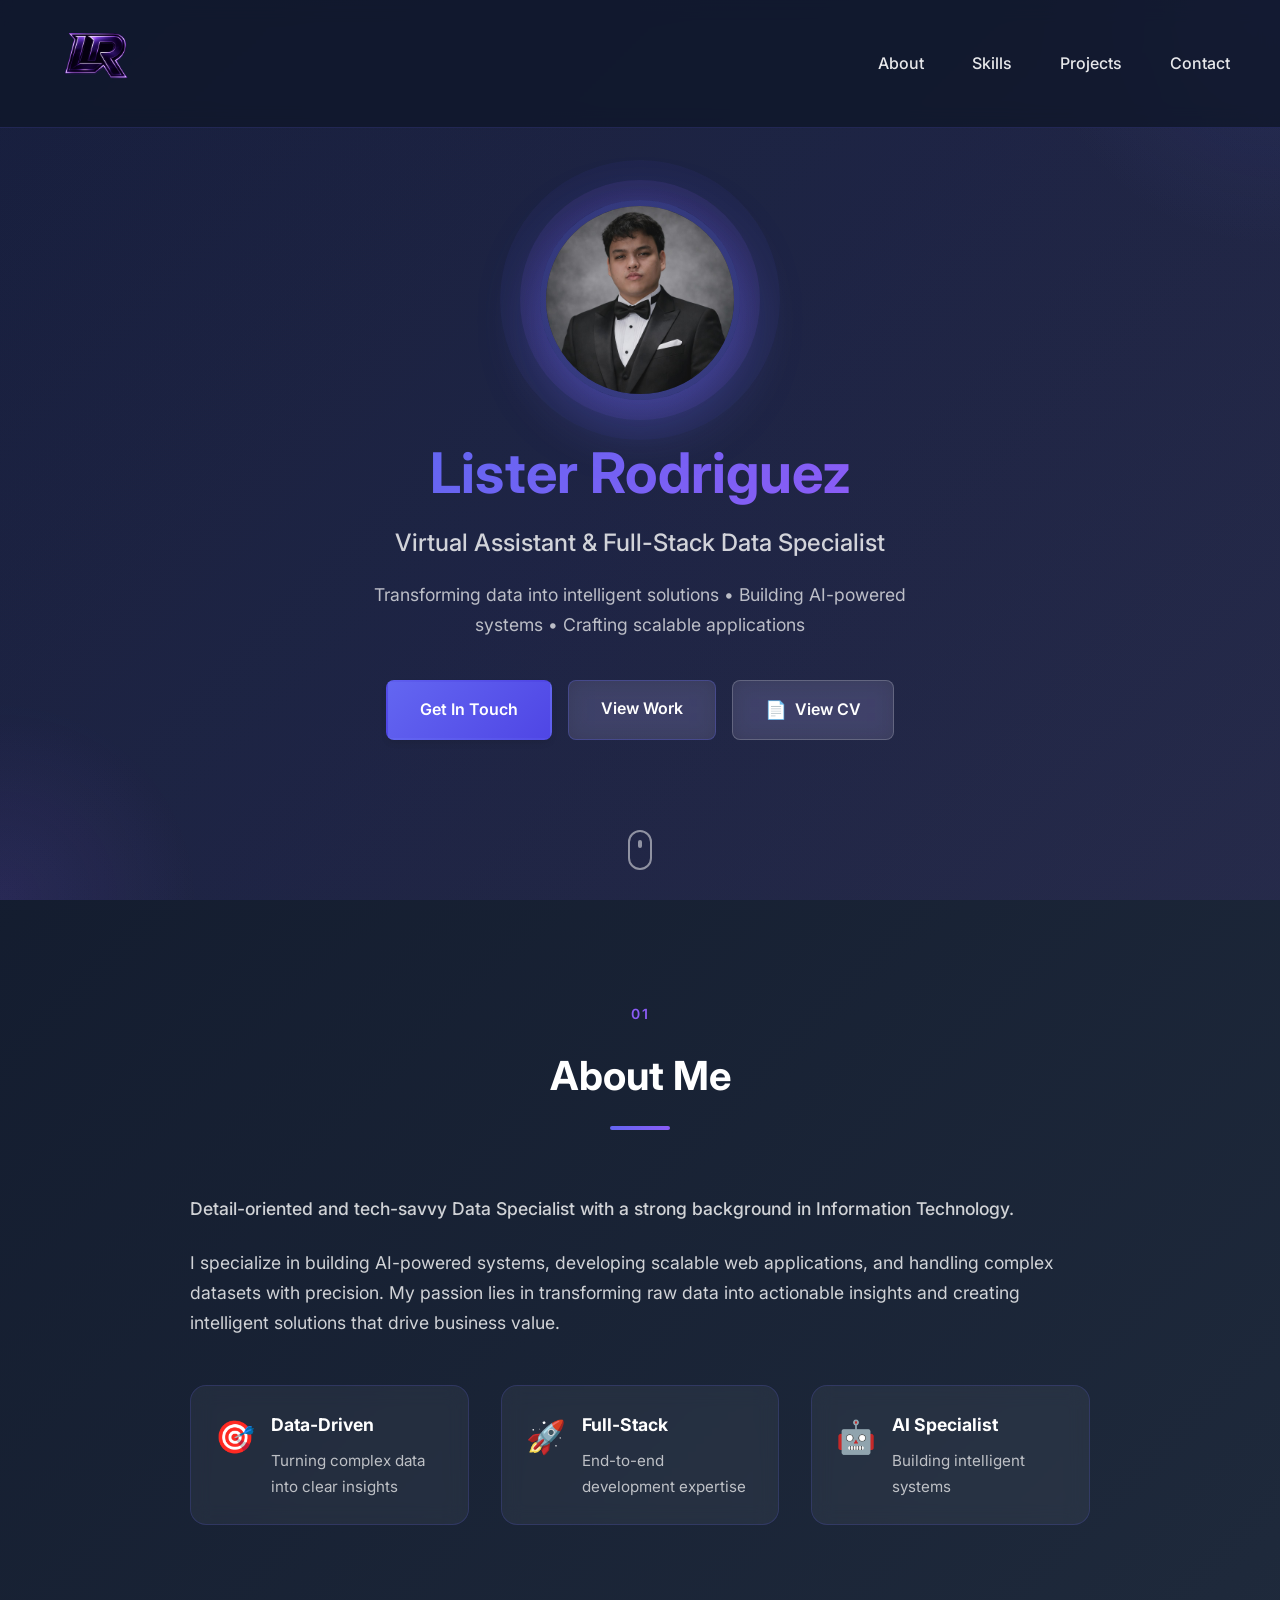
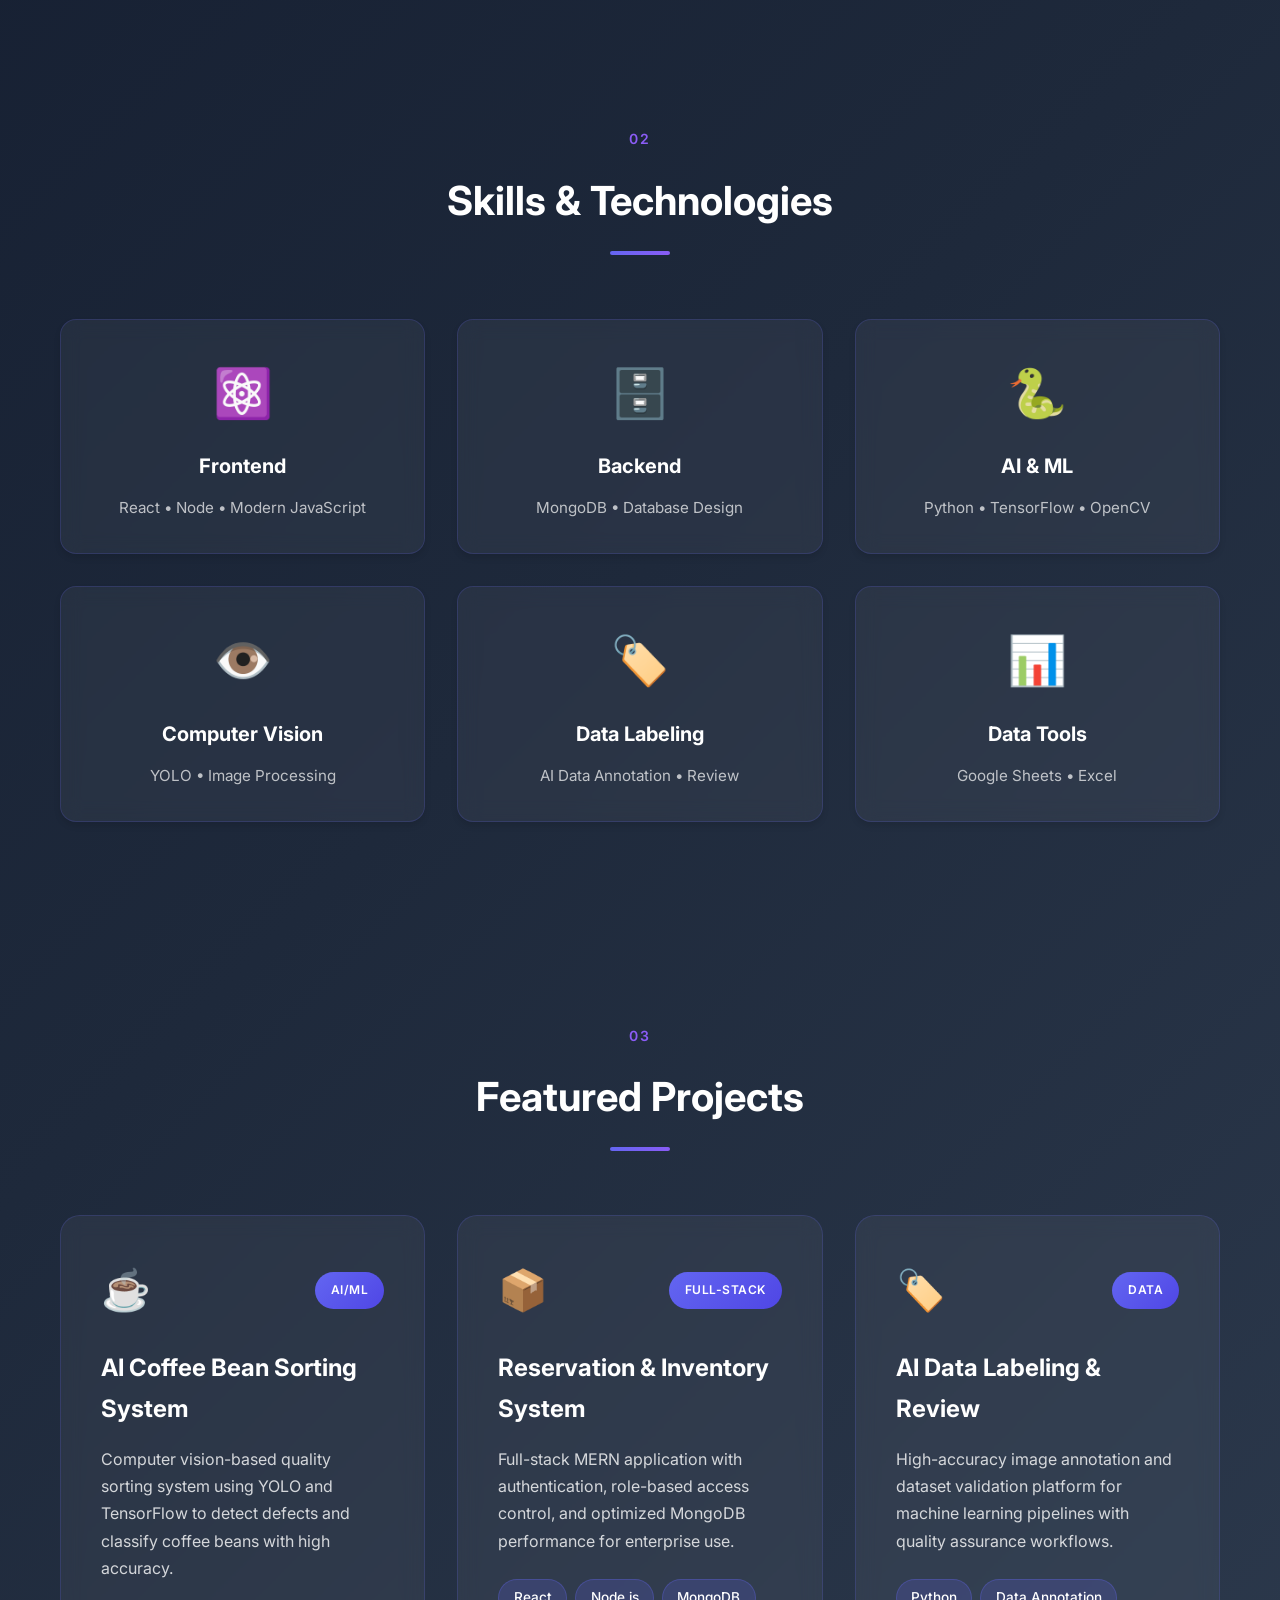
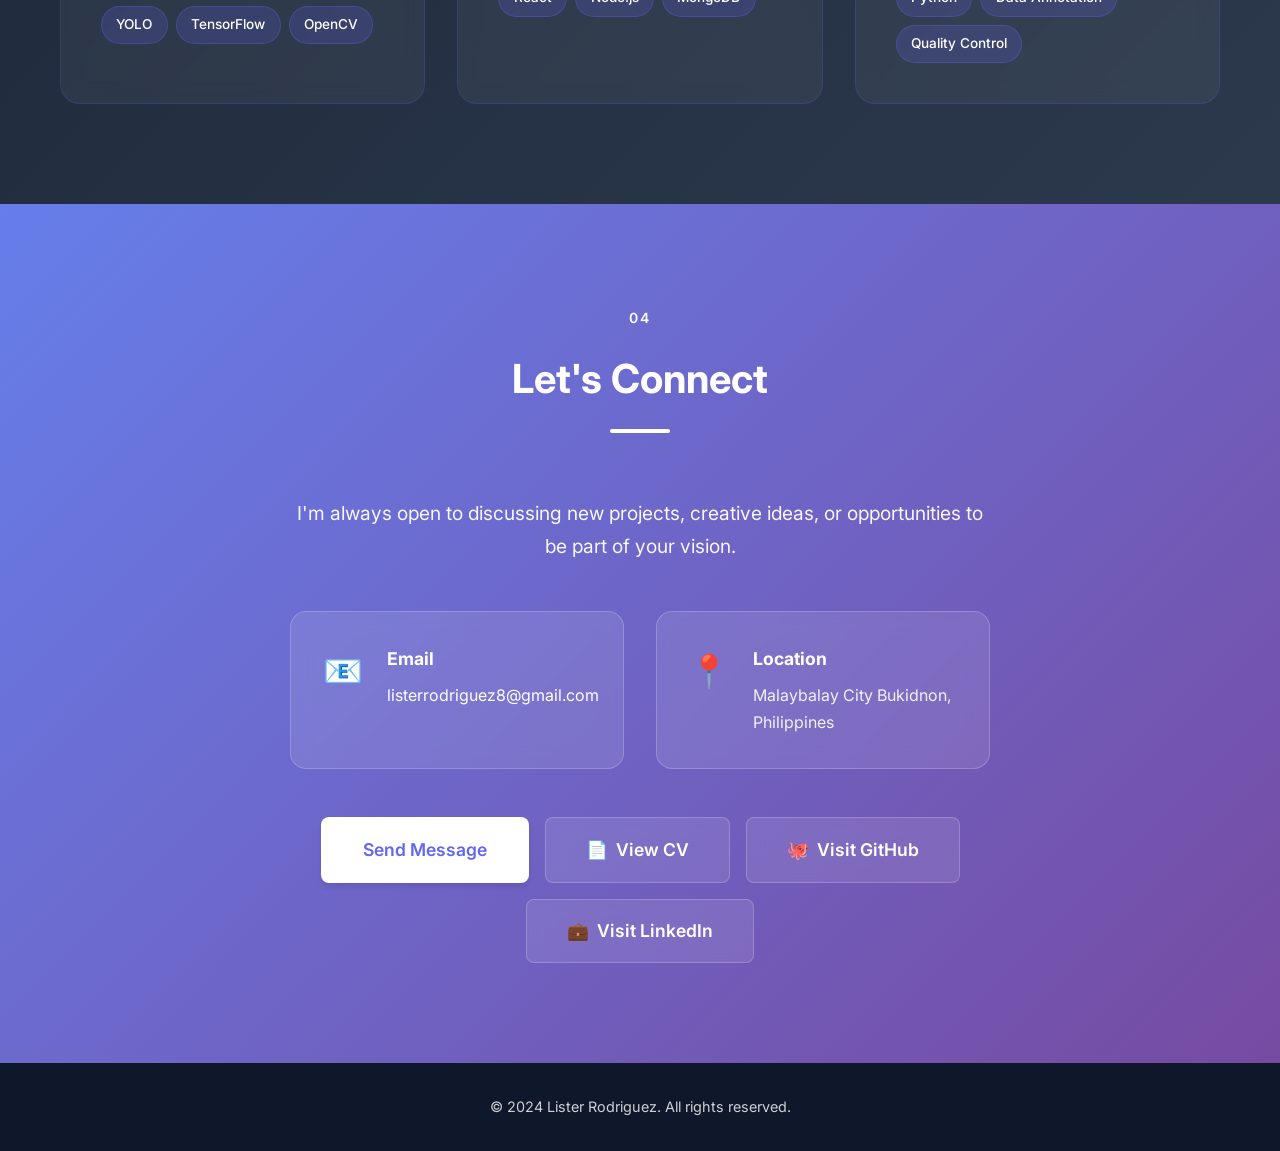
==== index.html @ 0a869269 "Logo Replacement" ====
<!DOCTYPE html>
<html lang="en">
<head>
  <meta charset="UTF-8" />
  <meta name="viewport" content="width=device-width, initial-scale=1.0"/>
  <meta http-equiv="Cache-Control" content="no-cache, no-store, must-revalidate" />
  <meta http-equiv="Pragma" content="no-cache" />
  <meta http-equiv="Expires" content="0" />
  <title>Lister Rodriguez | Portfolio</title>
  <link rel="stylesheet" href="style.css?v=2" />
  <link rel="preconnect" href="https://fonts.googleapis.com">
  <link rel="preconnect" href="https://fonts.gstatic.com" crossorigin>
  <link href="https://fonts.googleapis.com/css2?family=Inter:wght@300;400;500;600;700&display=swap" rel="stylesheet">
  <style>
    /* Page Transition Styles */
    body {
      opacity: 1;
      transition: opacity 0.5s ease-in-out;
    }

    body.fade-out {
      opacity: 0;
      pointer-events: none;
    }

    .page-transition-overlay {
      position: fixed;
      top: 0;
      left: 0;
      width: 100%;
      height: 100%;
      background: linear-gradient(135deg, #0f172a 0%, #1e293b 50%, #334155 100%);
      z-index: 9999;
      opacity: 0;
      pointer-events: none;
      transition: opacity 0.5s ease-in-out;
    }

    .page-transition-overlay.active {
      opacity: 1;
      pointer-events: all;
    }
  </style>
</head>
<body>
  <div class="page-transition-overlay" id="pageTransition"></div>

  <!-- NAVIGATION -->
  <nav class="navbar">
    <div class="nav-container">
      <div class="nav-logo">
        <img src="photos/LRLogo.png" alt="Logo">
      </div>
      <div class="nav-links">
        <a href="#about">About</a>
        <a href="#skills">Skills</a>
        <a href="#projects">Projects</a>
        <a href="#contact">Contact</a>
      </div>
    </div>
  </nav>

  <!-- HERO -->
  <section class="hero fade-in">
    <div class="hero-background"></div>
    <div class="hero-content">
      <div class="profile-image-wrapper">
        <a href="next.html" class="profile-image-link">
          <img src="photos/Mypic.jpg" alt="Lister Rodriguez" class="profile-image">
          <div class="image-ring"></div>
        </a>
      </div>
      <h1 class="hero-title">
        <span class="gradient-text">Lister Rodriguez</span>
      </h1>
      <p class="hero-subtitle">Virtual Assistant & Full-Stack Data Specialist</p>
      <p class="hero-description">
        Transforming data into intelligent solutions • Building AI-powered systems • Crafting scalable applications
      </p>
      <div class="hero-buttons">
        <a href="#contact" class="btn btn-primary">Get In Touch</a>
        <a href="#projects" class="btn btn-secondary">View Work</a>
        <a href="Resume/Lister Rodriguez_CV.pdf" target="_blank" class="btn btn-cv">
          <span>📄</span> View CV
        </a>
      </div>
    </div>
    <div class="scroll-indicator">
      <div class="mouse"></div>
    </div>
  </section>

  <!-- ABOUT -->
  <section id="about" class="section about-section">
    <div class="container">
      <div class="section-header">
        <span class="section-number">01</span>
        <h2 class="section-title">About Me</h2>
        <div class="title-underline"></div>
      </div>
      <div class="about-content">
        <div class="about-text">
          <p class="lead-text">
            Detail-oriented and tech-savvy Data Specialist with a strong background
            in Information Technology.
          </p>
          <p>
            I specialize in building AI-powered systems, developing scalable web applications,
            and handling complex datasets with precision. My passion lies in transforming raw data
            into actionable insights and creating intelligent solutions that drive business value.
          </p>
          <div class="about-highlights">
            <div class="highlight-item">
              <div class="highlight-icon">🎯</div>
              <div>
                <strong>Data-Driven</strong>
                <p>Turning complex data into clear insights</p>
              </div>
            </div>
            <div class="highlight-item">
              <div class="highlight-icon">🚀</div>
              <div>
                <strong>Full-Stack</strong>
                <p>End-to-end development expertise</p>
              </div>
            </div>
            <div class="highlight-item">
              <div class="highlight-icon">🤖</div>
              <div>
                <strong>AI Specialist</strong>
                <p>Building intelligent systems</p>
              </div>
            </div>
          </div>
        </div>
      </div>
    </div>
  </section>

  <!-- SKILLS -->
  <section id="skills" class="section skills-section">
    <div class="container">
      <div class="section-header">
        <span class="section-number">02</span>
        <h2 class="section-title">Skills & Technologies</h2>
        <div class="title-underline"></div>
      </div>
      <div class="skills-grid">
        <div class="skill-card">
          <div class="skill-icon">⚛️</div>
          <h3>Frontend</h3>
          <p>React • Node • Modern JavaScript</p>
        </div>
        <div class="skill-card">
          <div class="skill-icon">🗄️</div>
          <h3>Backend</h3>
          <p>MongoDB • Database Design</p>
        </div>
        <div class="skill-card">
          <div class="skill-icon">🐍</div>
          <h3>AI & ML</h3>
          <p>Python • TensorFlow • OpenCV</p>
        </div>
        <div class="skill-card">
          <div class="skill-icon">👁️</div>
          <h3>Computer Vision</h3>
          <p>YOLO • Image Processing</p>
        </div>
        <div class="skill-card">
          <div class="skill-icon">🏷️</div>
          <h3>Data Labeling</h3>
          <p>AI Data Annotation • Review</p>
        </div>
        <div class="skill-card">
          <div class="skill-icon">📊</div>
          <h3>Data Tools</h3>
          <p>Google Sheets • Excel</p>
        </div>
      </div>
    </div>
  </section>

  <!-- PROJECTS -->
  <section id="projects" class="section projects-section">
    <div class="container">
      <div class="section-header">
        <span class="section-number">03</span>
        <h2 class="section-title">Featured Projects</h2>
        <div class="title-underline"></div>
      </div>
      <div class="projects-grid">
        <div class="project-card">
          <div class="project-header">
            <div class="project-icon">☕</div>
            <div class="project-badge">AI/ML</div>
          </div>
          <h3>AI Coffee Bean Sorting System</h3>
          <p>
            Computer vision-based quality sorting system using YOLO and TensorFlow
            to detect defects and classify coffee beans with high accuracy.
          </p>
          <div class="project-tags">
            <span>YOLO</span>
            <span>TensorFlow</span>
            <span>OpenCV</span>
          </div>
        </div>

        <div class="project-card">
          <div class="project-header">
            <div class="project-icon">📦</div>
            <div class="project-badge">Full-Stack</div>
          </div>
          <h3>Reservation & Inventory System</h3>
          <p>
            Full-stack MERN application with authentication, role-based access control,
            and optimized MongoDB performance for enterprise use.
          </p>
          <div class="project-tags">
            <span>React</span>
            <span>Node.js</span>
            <span>MongoDB</span>
          </div>
        </div>

        <div class="project-card">
          <div class="project-header">
            <div class="project-icon">🏷️</div>
            <div class="project-badge">Data</div>
          </div>
          <h3>AI Data Labeling & Review</h3>
          <p>
            High-accuracy image annotation and dataset validation platform for
            machine learning pipelines with quality assurance workflows.
          </p>
          <div class="project-tags">
            <span>Python</span>
            <span>Data Annotation</span>
            <span>Quality Control</span>
          </div>
        </div>
      </div>
    </div>
  </section>

  <!-- CONTACT -->
  <section id="contact" class="section contact-section">
    <div class="container">
      <div class="section-header">
        <span class="section-number">04</span>
        <h2 class="section-title">Let's Connect</h2>
        <div class="title-underline"></div>
      </div>
      <div class="contact-content">
        <p class="contact-intro">
          I'm always open to discussing new projects, creative ideas, or opportunities
          to be part of your vision.
        </p>
        <div class="contact-info">
          <div class="contact-item">
            <div class="contact-icon">📧</div>
            <div>
              <h3>Email</h3>
              <a href="mailto:listerrodriguez8@gmail.com">listerrodriguez8@gmail.com</a>
            </div>
          </div>
          <div class="contact-item">
            <div class="contact-icon">📍</div>
            <div>
              <h3>Location</h3>
              <p>Malaybalay City Bukidnon, Philippines</p>
            </div>
          </div>
        </div>
        <div class="contact-cta">
          <a href="https://mail.google.com/mail/?view=cm&fs=1&to=listerrodriguez8@gmail.com&su=Portfolio%20Inquiry" target="_blank" class="btn btn-primary btn-large" id="sendMessageBtn">Send Message</a>
          <a href="Resume/Lister Rodriguez_CV.pdf" target="_blank" class="btn btn-cv btn-large">
            <span>📄</span> View CV
          </a>
          <a href="https://github.com/leo1233123" target="_blank" class="btn btn-github btn-large">
            <span>🐙</span> Visit GitHub
          </a>
          <a href="https://www.linkedin.com/in/lister-rodriguez-3937b0318" target="_blank" class="btn btn-linkedin btn-large">
            <span>💼</span> Visit LinkedIn
          </a>
        </div>
      </div>
    </div>
  </section>

  <!-- FOOTER -->
  <footer class="footer">
    <div class="container">
      <p>&copy; 2024 Lister Rodriguez. All rights reserved.</p>
    </div>
  </footer>

  <script>
    // Smooth scroll for navigation links
    document.addEventListener('DOMContentLoaded', function() {
      const navLinks = document.querySelectorAll('a[href^="#"]');
      navLinks.forEach(link => {
        link.addEventListener('click', function(e) {
          const href = this.getAttribute('href');
          if (href !== '#') {
            e.preventDefault();
            const target = document.querySelector(href);
            if (target) {
              target.scrollIntoView({ behavior: 'smooth', block: 'start' });
            }
          }
        });
      });

      // Page transition for profile image link
      const profileLink = document.querySelector('.profile-image-link');
      if (profileLink) {
        profileLink.addEventListener('click', function(e) {
          e.preventDefault();
          const href = this.getAttribute('href');
          
          // Add fade-out class to body
          document.body.classList.add('fade-out');
          
          // Show transition overlay
          const overlay = document.getElementById('pageTransition');
          overlay.classList.add('active');
          
          // Navigate after transition
          setTimeout(function() {
            sessionStorage.setItem('pageTransition', 'true');
            window.location.href = href;
          }, 500);
        });
      }

      // Navbar scroll effect
      const navbar = document.querySelector('.navbar');
      let lastScrollY = window.scrollY;

      window.addEventListener('scroll', function() {
        const currentScrollY = window.scrollY;
        
        if (currentScrollY > 100) {
          navbar.classList.add('navbar-scrolled');
        } else {
          navbar.classList.remove('navbar-scrolled');
        }
        
        lastScrollY = currentScrollY;
      });
    });
  </script>

</body>
</html>
---- style.css ----
* {
  margin: 0;
  padding: 0;
  box-sizing: border-box;
}

:root {
  --primary-color: #6366f1;
  --primary-dark: #4f46e5;
  --secondary-color: #8b5cf6;
  --text-dark: #1e293b;
  --text-light: #64748b;
  --bg-light: #f8fafc;
  --bg-white: #ffffff;
  --bg-dark: #0f172a;
  --border-color: #e2e8f0;
  --shadow-sm: 0 1px 2px 0 rgba(0, 0, 0, 0.05);
  --shadow-md: 0 4px 6px -1px rgba(0, 0, 0, 0.1);
  --shadow-lg: 0 10px 15px -3px rgba(0, 0, 0, 0.1);
  --shadow-xl: 0 20px 25px -5px rgba(0, 0, 0, 0.1);
}

html {
  scroll-behavior: smooth;
}

body {
  font-family: 'Inter', -apple-system, BlinkMacSystemFont, 'Segoe UI', sans-serif;
  background: linear-gradient(135deg, #0f172a 0%, #1e293b 50%, #334155 100%);
  color: white;
  line-height: 1.7;
  overflow-x: hidden;
}

.container {
  max-width: 1200px;
  margin: 0 auto;
  padding: 0 20px;
}

/* NAVIGATION */
.navbar {
  position: fixed;
  top: 0;
  left: 0;
  right: 0;
  background: rgba(15, 23, 42, 0.8);
  backdrop-filter: blur(10px);
  z-index: 1000;
  border-bottom: 1px solid rgba(99, 102, 241, 0.2);
  transition: all 0.3s ease;
}

.navbar-scrolled {
  background: rgba(15, 23, 42, 0.95);
  backdrop-filter: blur(20px);
}

.navbar-scrolled .nav-container {
  padding: 0.25rem 30px;
}

.navbar-scrolled .nav-logo img {
  height: 50px;
  margin-top: 5px;
}

.nav-container {
  max-width: none;
  margin: 0 auto;
  padding: 0.75rem 50px;
  display: flex;
  justify-content: space-between;
  align-items: center;
  transition: padding 0.3s ease;
}

.nav-logo {
  font-size: 1.5rem;
  font-weight: 700;
  background: linear-gradient(135deg, var(--primary-color), var(--secondary-color));
  -webkit-background-clip: text;
  -webkit-text-fill-color: transparent;
  background-clip: text;
}

.nav-logo img {
  height: 90px;
  width: auto;
  transition: all 0.3s ease;
}

.nav-links {
  display: flex;
  gap: 3rem;
}

.nav-links a {
  text-decoration: none;
  color: rgba(255, 255, 255, 0.9);
  font-weight: 500;
  transition: color 0.3s ease;
  position: relative;
}

.nav-links a:hover {
  color: #8b5cf6;
}

.nav-links a::after {
  content: '';
  position: absolute;
  bottom: -5px;
  left: 0;
  width: 0;
  height: 2px;
  background: var(--primary-color);
  transition: width 0.3s ease;
}

.nav-links a:hover::after {
  width: 100%;
}

/* ANIMATIONS */
@keyframes fadeIn {
  from {
    opacity: 0;
    transform: translateY(20px);
  }
  to {
    opacity: 1;
    transform: translateY(0);
  }
}

@keyframes slideUp {
  from {
    opacity: 0;
    transform: translateY(60px);
  }
  to {
    opacity: 1;
    transform: translateY(0);
  }
}

@keyframes float {
  0%, 100% {
    transform: translateY(0);
  }
  50% {
    transform: translateY(-20px);
  }
}

@keyframes pulse {
  0%, 100% {
    opacity: 1;
  }
  50% {
    opacity: 0.5;
  }
}

.fade-in {
  animation: fadeIn 1s ease forwards;
}

.slide-up {
  animation: slideUp 0.8s ease forwards;
}

/* HERO SECTION */
.hero {
  min-height: 100vh;
  display: flex;
  flex-direction: column;
  justify-content: center;
  align-items: center;
  position: relative;
  padding: 100px 20px 60px;
  overflow: hidden;
}

.hero-background {
  position: absolute;
  top: 0;
  left: 0;
  right: 0;
  bottom: 0;
  background: linear-gradient(135deg, rgba(99, 102, 241, 0.1) 0%, rgba(139, 92, 246, 0.1) 100%);
  z-index: -1;
}

.hero-background::before {
  content: '';
  position: absolute;
  width: 500px;
  height: 500px;
  border-radius: 50%;
  background: radial-gradient(circle, rgba(99, 102, 241, 0.1) 0%, transparent 70%);
  top: -250px;
  right: -250px;
  animation: float 6s ease-in-out infinite;
}

.hero-background::after {
  content: '';
  position: absolute;
  width: 400px;
  height: 400px;
  border-radius: 50%;
  background: radial-gradient(circle, rgba(139, 92, 246, 0.1) 0%, transparent 70%);
  bottom: -200px;
  left: -200px;
  animation: float 8s ease-in-out infinite reverse;
}

.hero-content {
  text-align: center;
  max-width: 800px;
  z-index: 1;
}

.profile-image-wrapper {
  position: relative;
  display: inline-block;
  margin-bottom: 2rem;
}

.profile-image-link {
  display: inline-block;
  text-decoration: none;
  cursor: pointer;
  transition: transform 0.3s ease;
}

.profile-image-link:hover {
  transform: scale(1.05);
}

.profile-image-link:hover .profile-image {
  box-shadow: 0 20px 40px rgba(99, 102, 241, 0.3);
}

.profile-image {
  width: 200px;
  height: 200px;
  border-radius: 50%;
  object-fit: cover;
  display: block;
  border: 6px solid rgba(99, 102, 241, 0.3);
  box-shadow: 0 20px 60px rgba(99, 102, 241, 0.4),
              0 0 0 20px rgba(139, 92, 246, 0.1),
              0 0 0 40px rgba(99, 102, 241, 0.05);
  position: relative;
  z-index: 2;
  transition: all 0.3s ease;
  animation: float 6s ease-in-out infinite;
}

.profile-image-link:hover .profile-image {
  transform: scale(1.05);
  box-shadow: 0 20px 40px rgba(99, 102, 241, 0.3);
}

.image-ring {
  position: absolute;
  top: 50%;
  left: 50%;
  transform: translate(-50%, -50%);
  width: 240px;
  height: 240px;
  border-radius: 50%;
  background: radial-gradient(circle, rgba(99, 102, 241, 0.3) 0%, transparent 70%);
  animation: pulse 3s ease-in-out infinite;
  z-index: -1;
}

.hero-title {
  font-size: 3.5rem;
  font-weight: 700;
  margin-bottom: 1rem;
  line-height: 1.2;
}

.gradient-text {
  background: linear-gradient(135deg, var(--primary-color), var(--secondary-color));
  -webkit-background-clip: text;
  -webkit-text-fill-color: transparent;
  background-clip: text;
}

.hero-subtitle {
  font-size: 1.5rem;
  color: rgba(255, 255, 255, 0.8);
  margin-bottom: 1rem;
  font-weight: 500;
}

.hero-description {
  font-size: 1.1rem;
  color: rgba(255, 255, 255, 0.7);
  margin-bottom: 2.5rem;
  max-width: 600px;
  margin-left: auto;
  margin-right: auto;
}

.hero-buttons {
  display: flex;
  gap: 1rem;
  justify-content: center;
  flex-wrap: wrap;
}

.btn {
  padding: 0.875rem 2rem;
  border-radius: 8px;
  text-decoration: none;
  font-weight: 600;
  transition: all 0.3s ease;
  display: inline-block;
  border: 2px solid transparent;
  cursor: pointer;
  position: relative;
  z-index: 1;
}

.btn-primary {
  background: linear-gradient(135deg, var(--primary-color), var(--primary-dark));
  color: white;
  box-shadow: var(--shadow-md);
}

.btn-primary:hover {
  transform: translateY(-2px);
  box-shadow: var(--shadow-lg);
}

.btn-secondary {
  background: rgba(255, 255, 255, 0.1);
  backdrop-filter: blur(10px);
  color: white;
  border: 1px solid rgba(99, 102, 241, 0.3);
}

.btn-secondary:hover {
  background: rgba(99, 102, 241, 0.2);
  border-color: rgba(99, 102, 241, 0.5);
  transform: translateY(-2px);
}

.btn-cv {
  background: rgba(255, 255, 255, 0.1);
  backdrop-filter: blur(10px);
  color: white;
  border: 1px solid rgba(255, 255, 255, 0.2);
  display: inline-flex;
  align-items: center;
  gap: 0.5rem;
}

.btn-cv:hover {
  background: rgba(255, 255, 255, 0.15);
  border-color: rgba(255, 255, 255, 0.3);
  transform: translateY(-2px);
}

.btn-cv span {
  font-size: 1.1rem;
}

.btn-github {
  background: rgba(255, 255, 255, 0.1);
  backdrop-filter: blur(10px);
  color: white;
  border: 1px solid rgba(255, 255, 255, 0.2);
  display: inline-flex;
  align-items: center;
  gap: 0.5rem;
}

.btn-github:hover {
  background: rgba(255, 255, 255, 0.15);
  border-color: rgba(255, 255, 255, 0.3);
  transform: translateY(-2px);
}

.btn-github span {
  font-size: 1.1rem;
}

.btn-linkedin {
  background: rgba(255, 255, 255, 0.1);
  backdrop-filter: blur(10px);
  color: white;
  border: 1px solid rgba(255, 255, 255, 0.2);
  display: inline-flex;
  align-items: center;
  gap: 0.5rem;
}

.btn-linkedin:hover {
  background: rgba(0, 119, 181, 0.2);
  border-color: rgba(0, 119, 181, 0.4);
  transform: translateY(-2px);
}

.btn-linkedin span {
  font-size: 1.1rem;
}

.btn-large {
  padding: 1rem 2.5rem;
  font-size: 1.1rem;
}

.scroll-indicator {
  position: absolute;
  bottom: 30px;
  left: 50%;
  transform: translateX(-50%);
}

.mouse {
  width: 24px;
  height: 40px;
  border: 2px solid rgba(255, 255, 255, 0.5);
  border-radius: 12px;
  position: relative;
}

.mouse::before {
  content: '';
  position: absolute;
  top: 8px;
  left: 50%;
  transform: translateX(-50%);
  width: 4px;
  height: 8px;
  background: rgba(255, 255, 255, 0.5);
  border-radius: 2px;
  animation: pulse 2s ease-in-out infinite;
}

/* SECTIONS */
.section {
  padding: 100px 0;
  position: relative;
}

.section-header {
  text-align: center;
  margin-bottom: 4rem;
}

.section-number {
  display: inline-block;
  font-size: 0.875rem;
  font-weight: 600;
  color: #8b5cf6;
  letter-spacing: 2px;
  text-transform: uppercase;
  margin-bottom: 1rem;
}

.section-title {
  font-size: 2.5rem;
  font-weight: 700;
  margin-bottom: 1rem;
  color: white;
}

.title-underline {
  width: 60px;
  height: 4px;
  background: linear-gradient(135deg, var(--primary-color), var(--secondary-color));
  margin: 0 auto;
  border-radius: 2px;
}

/* ABOUT SECTION */
.about-section {
  background: transparent;
}

.about-content {
  max-width: 900px;
  margin: 0 auto;
}

.lead-text {
  font-size: 1.25rem;
  color: white;
  font-weight: 500;
  margin-bottom: 1.5rem;
}

.about-content p {
  color: rgba(255, 255, 255, 0.8);
  margin-bottom: 1.5rem;
  font-size: 1.1rem;
}

.about-highlights {
  display: grid;
  grid-template-columns: repeat(auto-fit, minmax(250px, 1fr));
  gap: 2rem;
  margin-top: 3rem;
}

.highlight-item {
  display: flex;
  gap: 1rem;
  align-items: flex-start;
  background: rgba(255, 255, 255, 0.05);
  backdrop-filter: blur(10px);
  padding: 1.5rem;
  border-radius: 16px;
  border: 1px solid rgba(99, 102, 241, 0.2);
  transition: all 0.3s ease;
}

.highlight-item:hover {
  background: rgba(255, 255, 255, 0.08);
  border-color: rgba(99, 102, 241, 0.4);
  transform: translateY(-5px);
}

.highlight-icon {
  font-size: 2rem;
  flex-shrink: 0;
}

.highlight-item strong {
  display: block;
  color: white;
  margin-bottom: 0.5rem;
  font-size: 1.1rem;
}

.highlight-item p {
  color: rgba(255, 255, 255, 0.7);
  margin: 0;
  font-size: 0.95rem;
}

/* SKILLS SECTION */
.skills-section {
  background: transparent;
}

.skills-grid {
  display: grid;
  grid-template-columns: repeat(auto-fit, minmax(280px, 1fr));
  gap: 2rem;
}

.skill-card {
  background: rgba(255, 255, 255, 0.05);
  backdrop-filter: blur(10px);
  padding: 2rem;
  border-radius: 16px;
  text-align: center;
  transition: all 0.3s ease;
  border: 1px solid rgba(99, 102, 241, 0.2);
  box-shadow: 0 4px 6px rgba(0, 0, 0, 0.1);
}

.skill-card:hover {
  transform: translateY(-8px);
  box-shadow: 0 20px 40px rgba(99, 102, 241, 0.3);
  border-color: rgba(99, 102, 241, 0.4);
  background: rgba(255, 255, 255, 0.08);
}

.skill-icon {
  font-size: 3rem;
  margin-bottom: 1rem;
}

.skill-card h3 {
  font-size: 1.25rem;
  margin-bottom: 0.75rem;
  color: white;
}

.skill-card p {
  color: rgba(255, 255, 255, 0.7);
  font-size: 0.95rem;
}

/* PROJECTS SECTION */
.projects-section {
  background: transparent;
}

.projects-grid {
  display: grid;
  grid-template-columns: repeat(auto-fit, minmax(320px, 1fr));
  gap: 2rem;
}

.project-card {
  background: rgba(255, 255, 255, 0.05);
  backdrop-filter: blur(10px);
  padding: 2.5rem;
  border-radius: 20px;
  transition: all 0.3s ease;
  border: 1px solid rgba(99, 102, 241, 0.2);
  position: relative;
  overflow: hidden;
}

.project-card::before {
  content: '';
  position: absolute;
  top: 0;
  left: 0;
  right: 0;
  height: 4px;
  background: linear-gradient(135deg, var(--primary-color), var(--secondary-color));
  transform: scaleX(0);
  transition: transform 0.3s ease;
}

.project-card:hover::before {
  transform: scaleX(1);
}

.project-card:hover {
  transform: translateY(-10px);
  box-shadow: 0 20px 40px rgba(99, 102, 241, 0.3);
  background: rgba(255, 255, 255, 0.08);
  border-color: rgba(99, 102, 241, 0.4);
}

.project-header {
  display: flex;
  justify-content: space-between;
  align-items: center;
  margin-bottom: 1.5rem;
}

.project-icon {
  font-size: 2.5rem;
}

.project-badge {
  background: linear-gradient(135deg, var(--primary-color), var(--primary-dark));
  color: white;
  padding: 0.5rem 1rem;
  border-radius: 20px;
  font-size: 0.75rem;
  font-weight: 600;
  text-transform: uppercase;
  letter-spacing: 0.5px;
}

.project-card h3 {
  font-size: 1.5rem;
  margin-bottom: 1rem;
  color: white;
}

.project-card p {
  color: rgba(255, 255, 255, 0.8);
  margin-bottom: 1.5rem;
  line-height: 1.7;
}

.project-tags {
  display: flex;
  flex-wrap: wrap;
  gap: 0.5rem;
}

.project-tags span {
  background: rgba(99, 102, 241, 0.2);
  color: white;
  padding: 0.4rem 0.9rem;
  border-radius: 20px;
  font-size: 0.85rem;
  font-weight: 500;
  border: 1px solid rgba(99, 102, 241, 0.3);
}

/* CONTACT SECTION */
.contact-section {
  background: linear-gradient(135deg, #667eea 0%, #764ba2 100%);
  color: white;
}

.contact-section .section-number,
.contact-section .section-title {
  color: white;
}

.contact-section .title-underline {
  background: white;
}

.contact-content {
  max-width: 700px;
  margin: 0 auto;
  text-align: center;
}

.contact-intro {
  font-size: 1.2rem;
  margin-bottom: 3rem;
  opacity: 0.95;
}

.contact-info {
  display: grid;
  grid-template-columns: repeat(auto-fit, minmax(250px, 1fr));
  gap: 2rem;
  margin-bottom: 3rem;
}

.contact-item {
  background: rgba(255, 255, 255, 0.1);
  backdrop-filter: blur(10px);
  padding: 2rem;
  border-radius: 16px;
  display: flex;
  gap: 1.5rem;
  align-items: flex-start;
  text-align: left;
  border: 1px solid rgba(255, 255, 255, 0.2);
}

.contact-icon {
  font-size: 2rem;
  flex-shrink: 0;
}

.contact-item h3 {
  margin-bottom: 0.5rem;
  font-size: 1.1rem;
}

.contact-item a {
  color: white;
  text-decoration: none;
  transition: opacity 0.3s ease;
}

.contact-item a:hover {
  opacity: 0.8;
}

.contact-item p {
  margin: 0;
  opacity: 0.9;
}

.contact-cta {
  margin-top: 2rem;
  position: relative;
  z-index: 10;
  display: flex;
  gap: 1rem;
  justify-content: center;
  flex-wrap: wrap;
}

.contact-cta a {
  cursor: pointer !important;
  pointer-events: auto !important;
}

.contact-section .btn-primary {
  background: white;
  color: var(--primary-color);
}

.contact-section .btn-primary:hover {
  background: var(--bg-light);
}

/* FOOTER */
.footer {
  background: var(--bg-dark);
  color: white;
  padding: 2rem 0;
  text-align: center;
}

.footer p {
  opacity: 0.8;
  font-size: 0.9rem;
}

/* RESPONSIVE */
@media (max-width: 768px) {
  .navbar-scrolled .nav-container {
    padding: 0.25rem 15px;
  }

  .nav-container {
    padding: 0.75rem 20px;
  }

  .nav-links {
    gap: 1.5rem;
    font-size: 0.9rem;
  }

  .hero-title {
    font-size: 2.5rem;
  }

  .hero-subtitle {
    font-size: 1.25rem;
  }

  .profile-image {
    width: 160px;
    height: 160px;
  }

  .image-ring {
    width: 180px;
    height: 180px;
  }

  .section-title {
    font-size: 2rem;
  }

  .section {
    padding: 60px 0;
  }

  .skills-grid,
  .projects-grid {
    grid-template-columns: 1fr;
  }

  .about-highlights {
    grid-template-columns: 1fr;
  }

  .hero-buttons {
    flex-direction: column;
    align-items: stretch;
  }

  .btn {
    width: 100%;
    text-align: center;
  }
}

@media (max-width: 480px) {
  .hero-title {
    font-size: 2rem;
  }

  .hero-subtitle {
    font-size: 1.1rem;
  }

  .hero-description {
    font-size: 1rem;
  }

  .section-title {
    font-size: 1.75rem;
  }
}
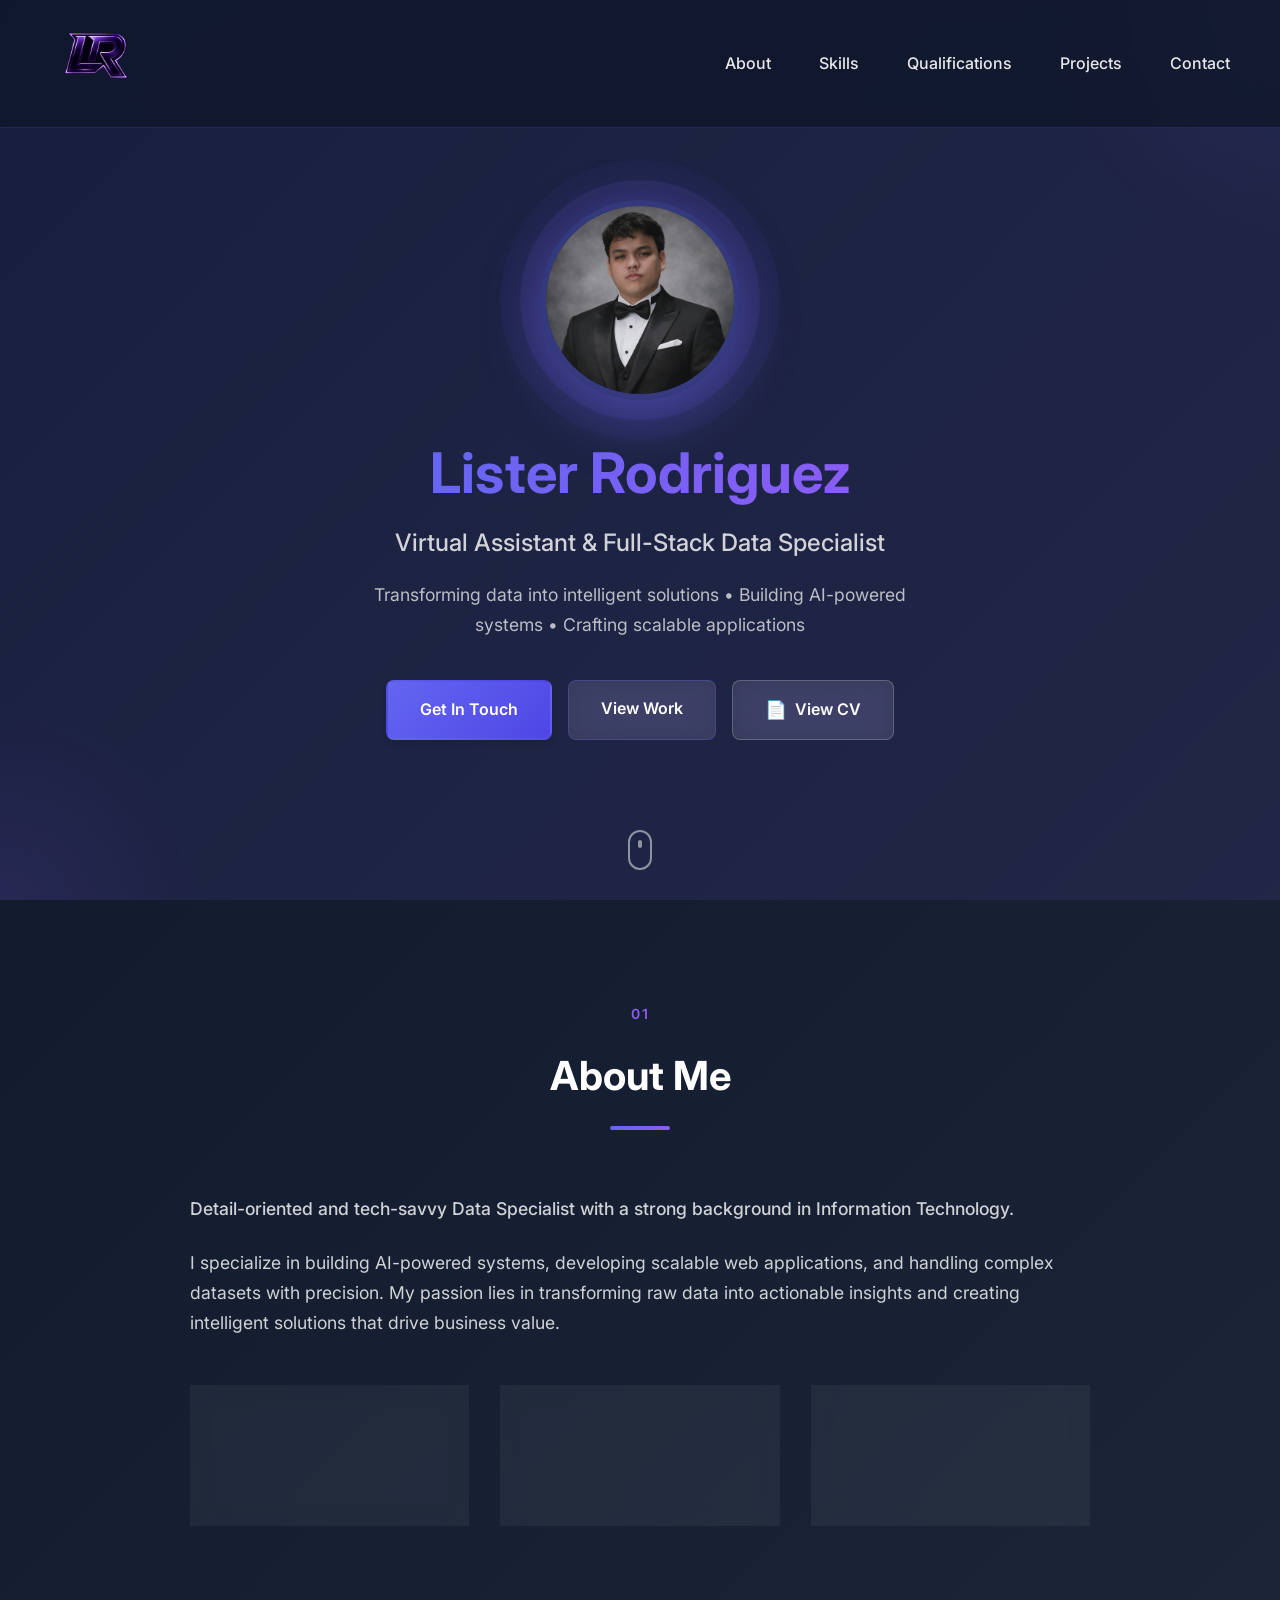
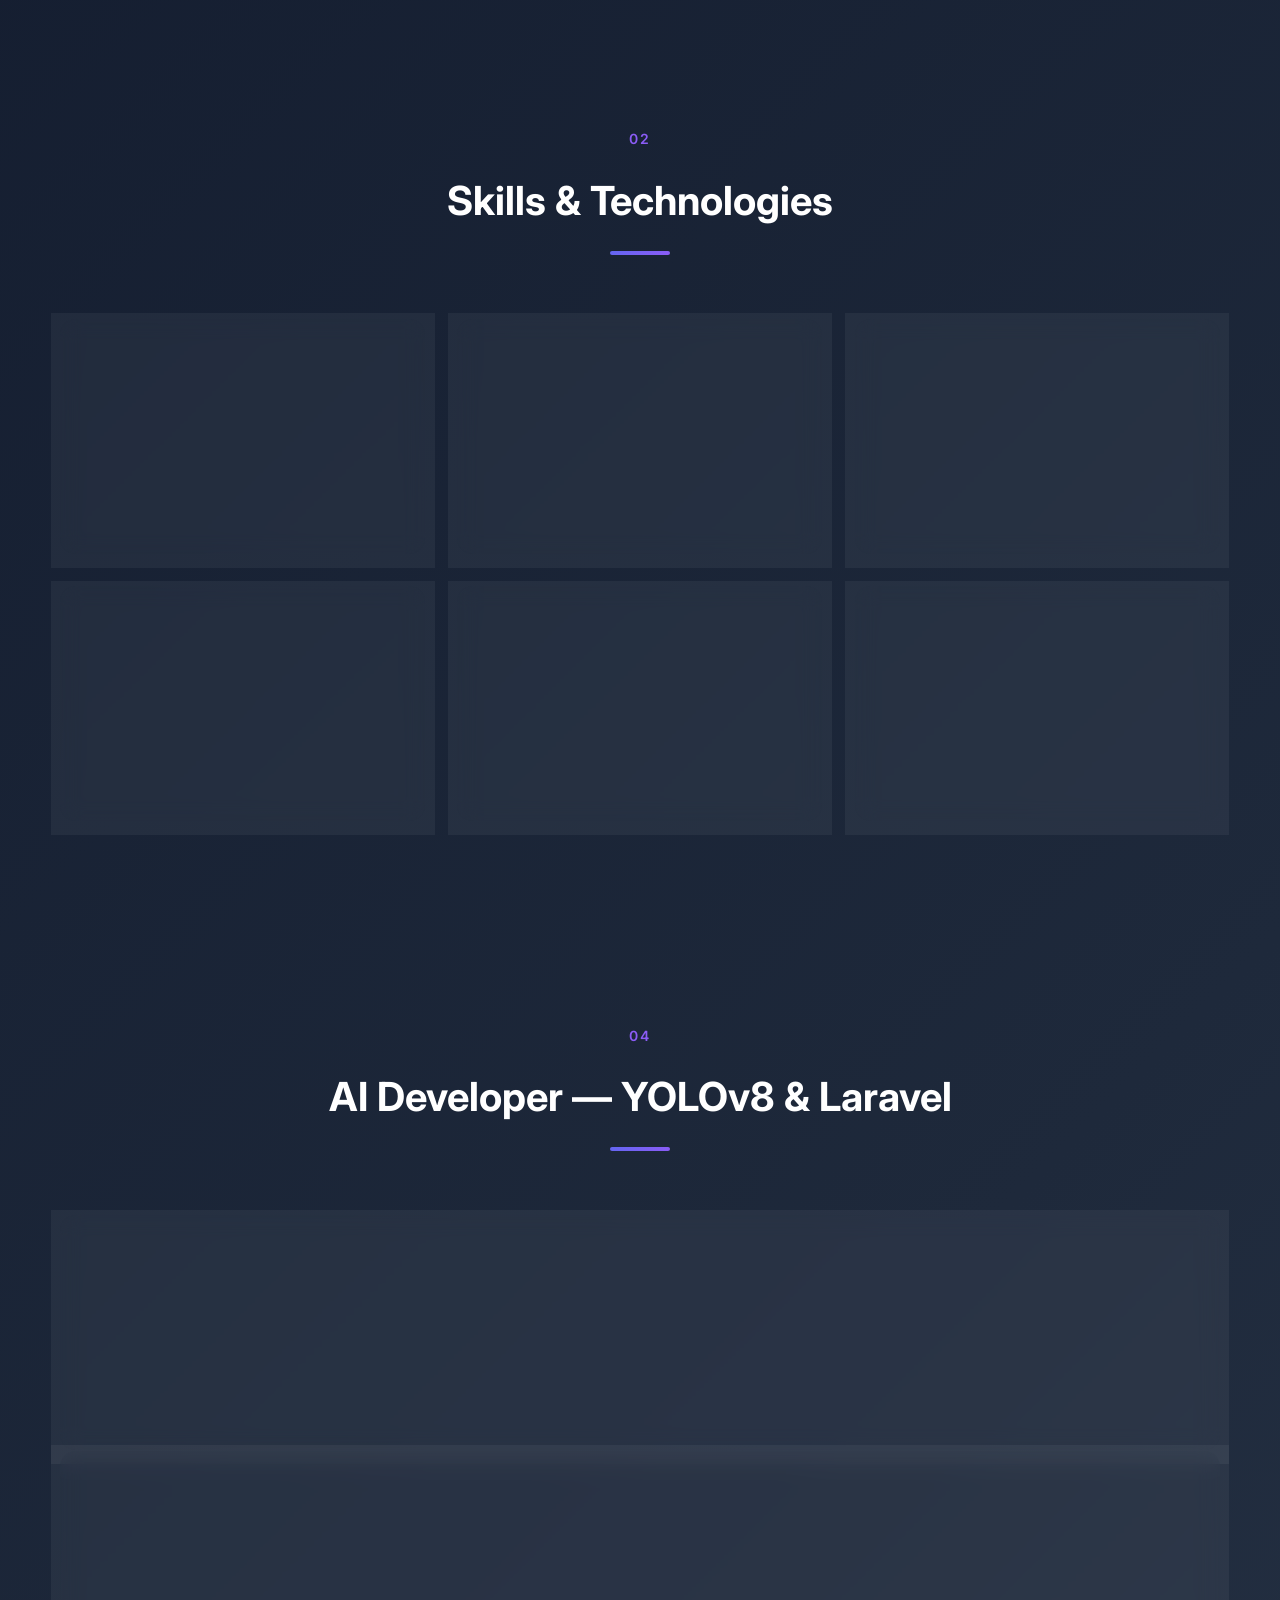
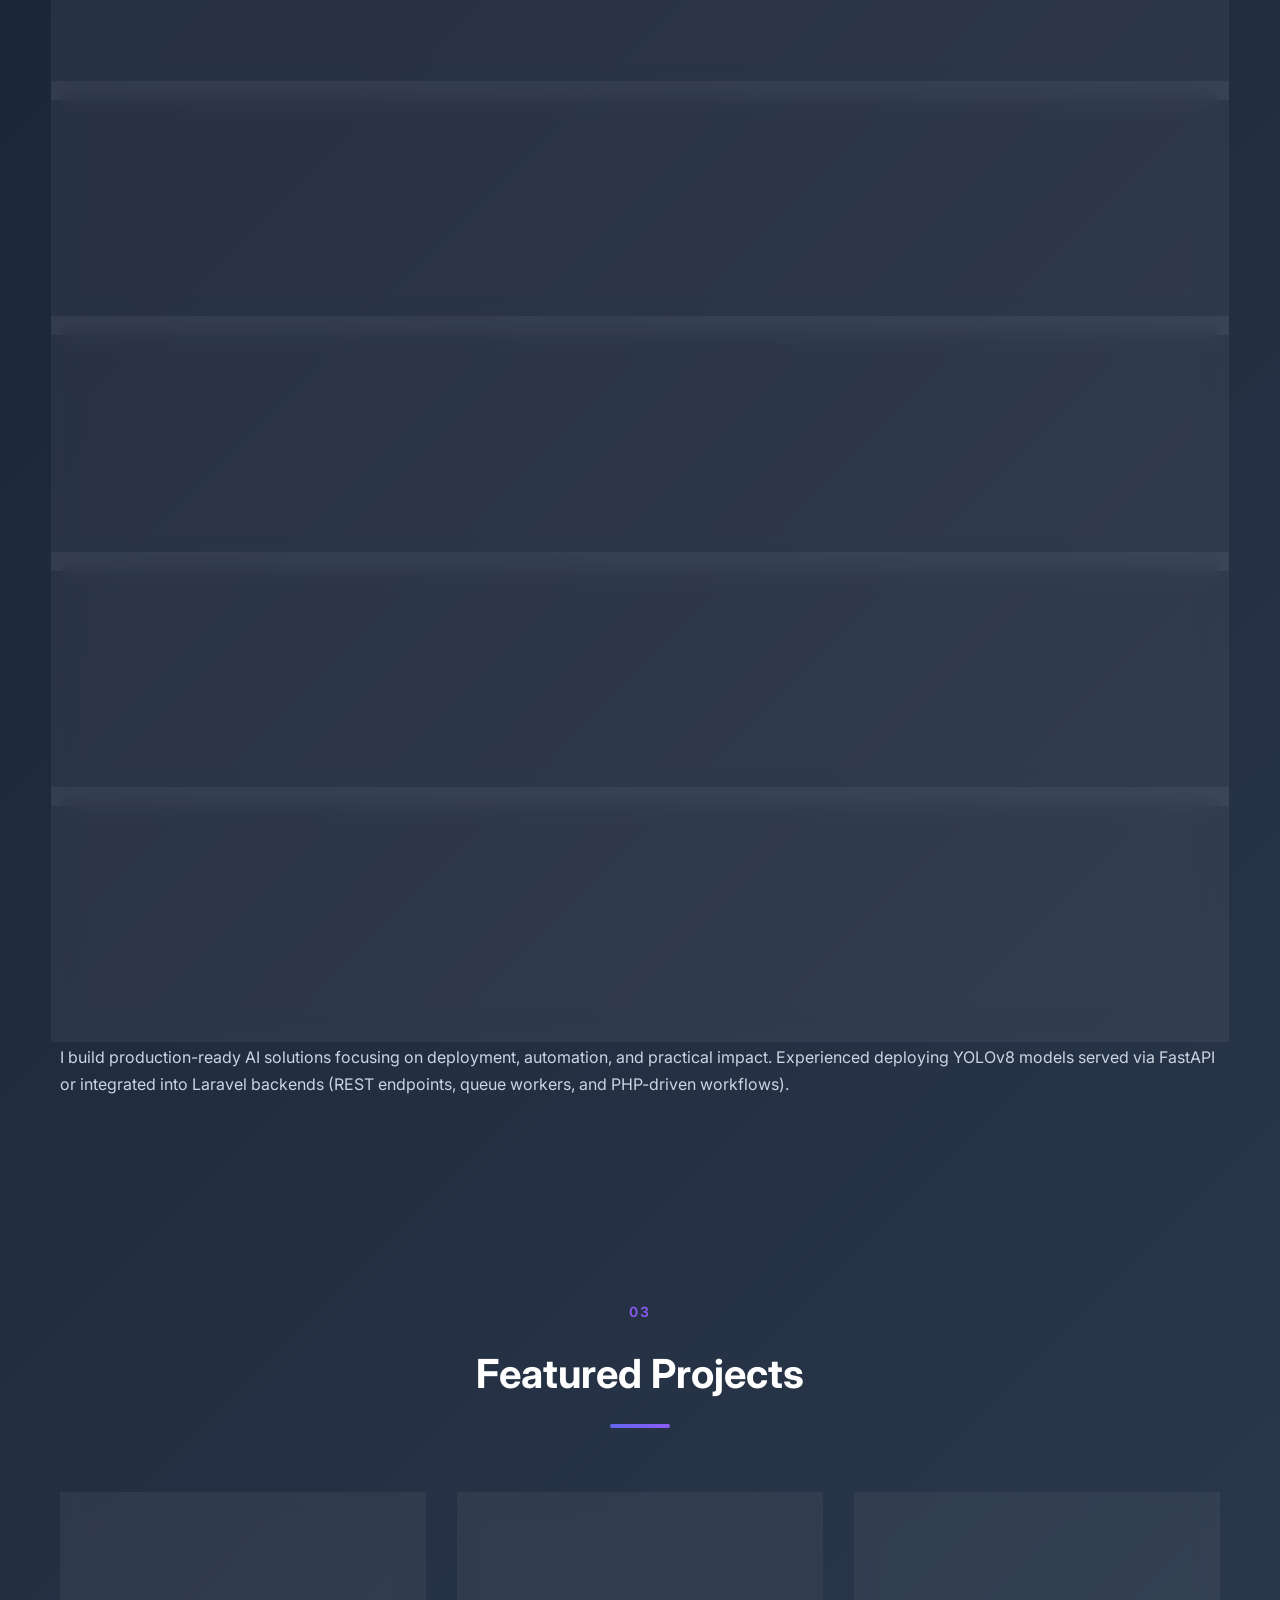
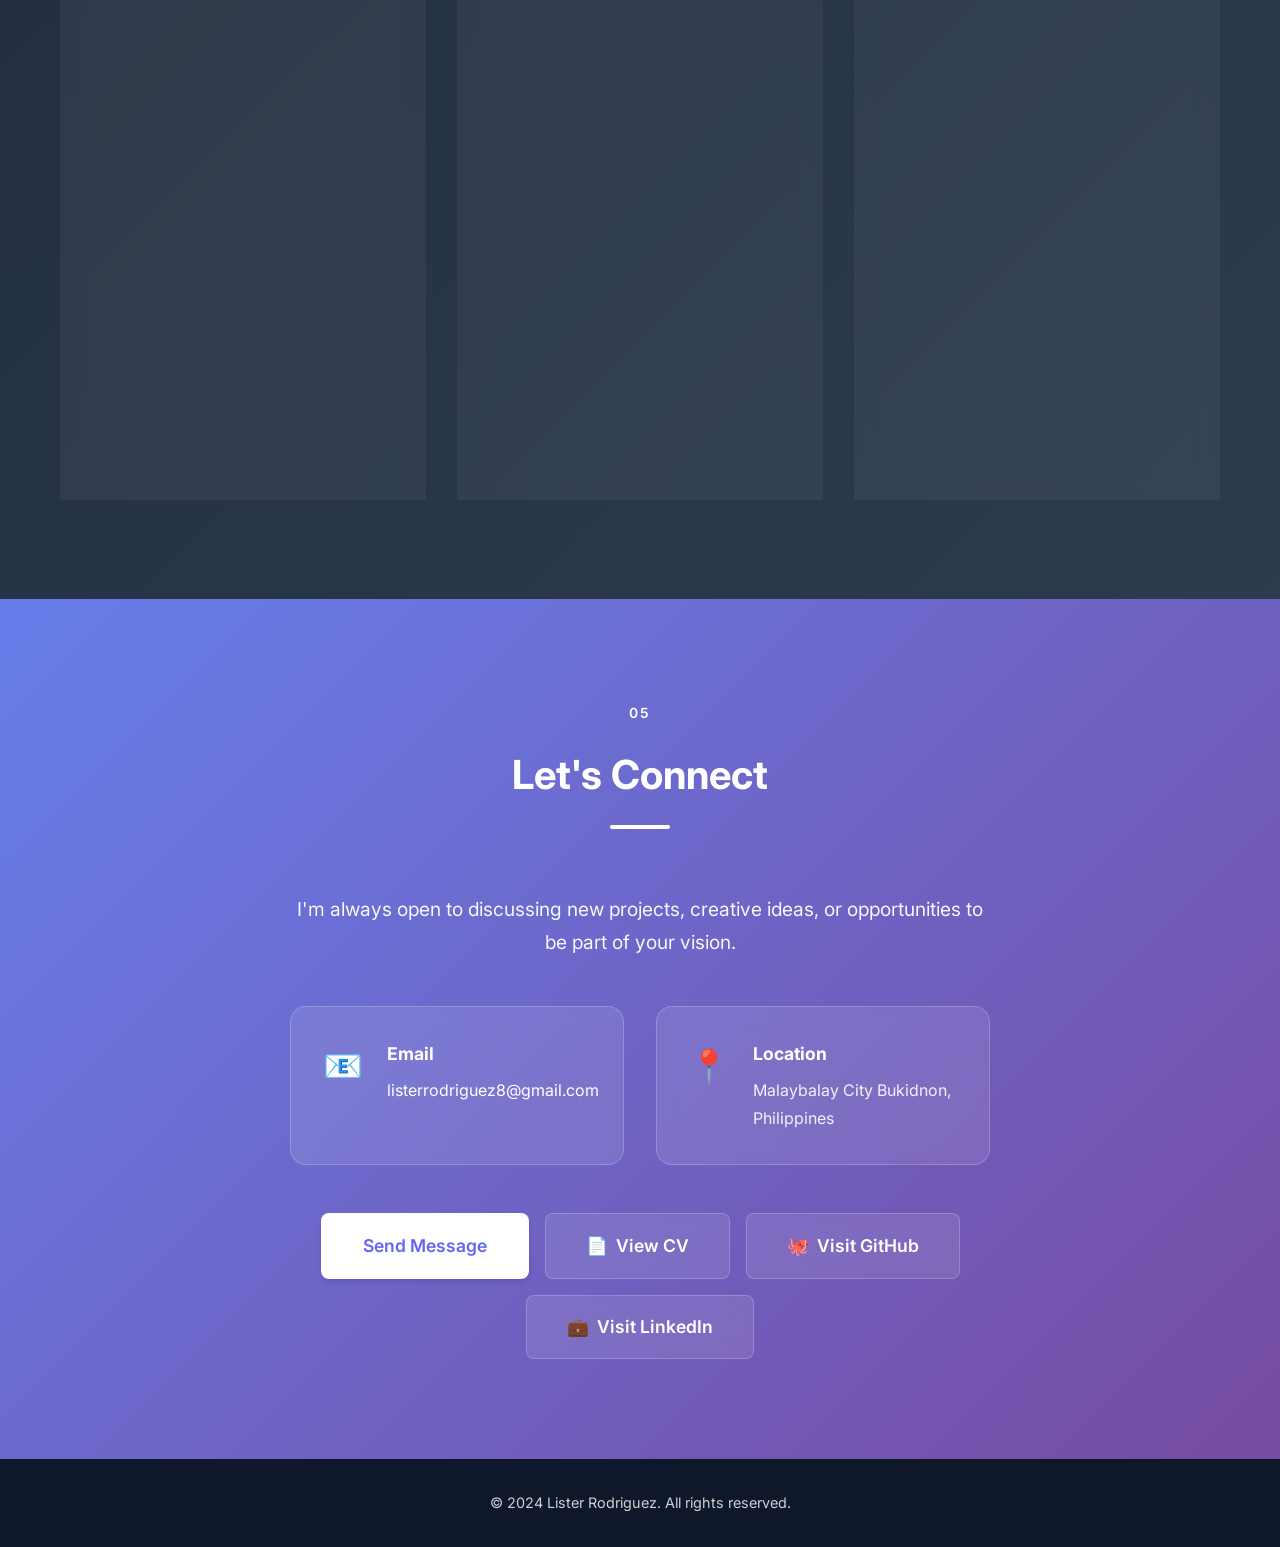
==== commit f892f0bd: "Additional skills added" ====
--- a/index.html
+++ b/index.html
@@ -40,6 +40,348 @@
       opacity: 1;
       pointer-events: all;
     }
+
+    /* Details Modal Styles */
+    .details-modal {
+      position: fixed;
+      top: 0;
+      left: 0;
+      width: 100%;
+      height: 100%;
+      background: linear-gradient(135deg, #0f172a 0%, #1e293b 50%, #334155 100%);
+      z-index: 10000;
+      opacity: 0;
+      visibility: hidden;
+      transition: opacity 0.5s ease, visibility 0.5s ease;
+      display: flex;
+      align-items: center;
+      justify-content: center;
+      overflow: hidden;
+    }
+
+    .details-modal.active {
+      opacity: 1;
+      visibility: visible;
+    }
+
+    .modal-content {
+      display: flex;
+      width: 100%;
+      height: 100%;
+      position: relative;
+    }
+
+    .modal-photo-section {
+      width: 45%;
+      display: flex;
+      flex-direction: column;
+      align-items: center;
+      justify-content: center;
+      padding: 4rem;
+      position: relative;
+      background: linear-gradient(135deg, rgba(99, 102, 241, 0.1) 0%, rgba(139, 92, 246, 0.1) 100%);
+      transform: translateX(-100%);
+      opacity: 0;
+      transition: transform 1s ease-out, opacity 1s ease-out;
+    }
+
+    .details-modal.active .modal-photo-section {
+      transform: translateX(0);
+      opacity: 1;
+    }
+
+    .modal-photo-container {
+      position: relative;
+      animation: float 6s ease-in-out infinite;
+    }
+
+    .modal-photo-container img {
+      width: 400px;
+      height: 400px;
+      border-radius: 50%;
+      object-fit: cover;
+      border: 6px solid rgba(99, 102, 241, 0.3);
+      box-shadow: 0 20px 60px rgba(99, 102, 241, 0.4),
+                  0 0 0 20px rgba(139, 92, 246, 0.1),
+                  0 0 0 40px rgba(99, 102, 241, 0.05);
+      transition: all 0.5s ease;
+    }
+
+    .modal-photo-glow {
+      position: absolute;
+      top: 50%;
+      left: 50%;
+      transform: translate(-50%, -50%);
+      width: 450px;
+      height: 450px;
+      border-radius: 50%;
+      background: radial-gradient(circle, rgba(99, 102, 241, 0.3) 0%, transparent 70%);
+      animation: pulse 3s ease-in-out infinite;
+      z-index: -1;
+    }
+
+    .modal-content-section {
+      width: 55%;
+      display: flex;
+      flex-direction: column;
+      justify-content: center;
+      padding: 4rem 5rem;
+      color: white;
+      transform: translateX(100%);
+      opacity: 0;
+      transition: transform 1s ease-out 0.3s, opacity 1s ease-out 0.3s;
+    }
+
+    .details-modal.active .modal-content-section {
+      transform: translateX(0);
+      opacity: 1;
+    }
+
+    .modal-content-header h1 {
+      font-size: 3.5rem;
+      font-weight: 700;
+      margin-bottom: 1rem;
+      background: linear-gradient(135deg, #6366f1, #8b5cf6, #a855f7);
+      -webkit-background-clip: text;
+      -webkit-text-fill-color: transparent;
+      background-clip: text;
+    }
+
+    .modal-content-header p {
+      font-size: 1.3rem;
+      color: #cbd5e1;
+      line-height: 1.8;
+    }
+
+    .modal-traits-section {
+      margin: 3rem 0;
+    }
+
+    .modal-section-title {
+      font-size: 1.5rem;
+      font-weight: 600;
+      margin-bottom: 1.5rem;
+      color: #6366f1;
+      display: flex;
+      align-items: center;
+      gap: 0.5rem;
+    }
+
+    .modal-section-title::before {
+      content: '';
+      width: 4px;
+      height: 24px;
+      background: linear-gradient(135deg, #6366f1, #8b5cf6);
+      border-radius: 2px;
+    }
+
+    .modal-traits-grid {
+      display: grid;
+      grid-template-columns: repeat(2, 1fr);
+      gap: 1.5rem;
+    }
+
+    .modal-trait-card {
+      background: rgba(255, 255, 255, 0.05);
+      backdrop-filter: blur(10px);
+      padding: 1.5rem;
+      border-radius: 16px;
+      border: 1px solid rgba(99, 102, 241, 0.2);
+      transition: all 0.3s ease;
+    }
+
+    .modal-trait-card:hover {
+      transform: translateY(-5px);
+      background: rgba(255, 255, 255, 0.08);
+      border-color: rgba(99, 102, 241, 0.4);
+      box-shadow: 0 10px 30px rgba(99, 102, 241, 0.2);
+    }
+
+    .modal-trait-icon {
+      font-size: 2rem;
+      margin-bottom: 0.75rem;
+      display: block;
+    }
+
+    .modal-trait-card h3 {
+      font-size: 1.1rem;
+      font-weight: 600;
+      margin-bottom: 0.5rem;
+      color: white;
+    }
+
+    .modal-trait-card p {
+      font-size: 0.95rem;
+      color: #cbd5e1;
+      line-height: 1.6;
+      margin: 0;
+    }
+
+    .modal-hobbies-section {
+      width: 100%;
+      max-width: 500px;
+      margin-top: 2rem;
+    }
+
+    .modal-hobbies-section .modal-section-title {
+      text-align: center;
+      margin-bottom: 1.5rem;
+      font-size: 1.3rem;
+    }
+
+    .modal-hobbies-list {
+      display: flex;
+      flex-wrap: wrap;
+      gap: 0.75rem;
+      justify-content: center;
+    }
+
+    .modal-hobby-tag {
+      background: linear-gradient(135deg, rgba(99, 102, 241, 0.2), rgba(139, 92, 246, 0.2));
+      backdrop-filter: blur(10px);
+      padding: 0.75rem 1.5rem;
+      border-radius: 50px;
+      border: 1px solid rgba(99, 102, 241, 0.3);
+      font-size: 0.95rem;
+      font-weight: 500;
+      color: white;
+      transition: all 0.3s ease;
+      display: flex;
+      align-items: center;
+      gap: 0.5rem;
+    }
+
+    .modal-hobby-tag:hover {
+      transform: scale(1.05);
+      background: linear-gradient(135deg, rgba(99, 102, 241, 0.3), rgba(139, 92, 246, 0.3));
+      border-color: rgba(99, 102, 241, 0.5);
+      box-shadow: 0 5px 15px rgba(99, 102, 241, 0.3);
+    }
+
+    .modal-close-btn {
+      position: absolute;
+      top: 2rem;
+      right: 2rem;
+      background: rgba(255, 255, 255, 0.1);
+      backdrop-filter: blur(10px);
+      border: 1px solid rgba(255, 255, 255, 0.2);
+      color: white;
+      width: 50px;
+      height: 50px;
+      border-radius: 50%;
+      display: flex;
+      align-items: center;
+      justify-content: center;
+      font-size: 1.5rem;
+      cursor: pointer;
+      transition: all 0.3s ease;
+      z-index: 10001;
+    }
+
+    .modal-close-btn:hover {
+      background: rgba(255, 255, 255, 0.2);
+      border-color: rgba(255, 255, 255, 0.3);
+      transform: scale(1.1);
+    }
+
+    .modal-buttons {
+      display: flex;
+      gap: 1rem;
+      flex-wrap: wrap;
+      margin-top: 2rem;
+    }
+
+    .modal-button {
+      display: inline-flex;
+      align-items: center;
+      gap: 0.75rem;
+      padding: 1rem 2.5rem;
+      background: linear-gradient(135deg, #6366f1, #8b5cf6);
+      color: white;
+      text-decoration: none;
+      border-radius: 12px;
+      font-weight: 600;
+      font-size: 1.1rem;
+      transition: all 0.3s ease;
+      box-shadow: 0 4px 20px rgba(99, 102, 241, 0.4);
+      border: 1px solid rgba(255, 255, 255, 0.1);
+    }
+
+    .modal-button:hover {
+      transform: translateY(-3px);
+      box-shadow: 0 8px 30px rgba(99, 102, 241, 0.5);
+      background: linear-gradient(135deg, #7c3aed, #a855f7);
+    }
+
+    .modal-button.secondary {
+      background: rgba(255, 255, 255, 0.1);
+      backdrop-filter: blur(10px);
+      border: 1px solid rgba(255, 255, 255, 0.2);
+    }
+
+    .modal-button.secondary:hover {
+      background: rgba(255, 255, 255, 0.15);
+      border-color: rgba(255, 255, 255, 0.3);
+    }
+
+    @keyframes float {
+      0%, 100% { transform: translateY(0px); }
+      50% { transform: translateY(-20px); }
+    }
+
+    @keyframes pulse {
+      0%, 100% { transform: translate(-50%, -50%) scale(1); }
+      50% { transform: translate(-50%, -50%) scale(1.1); }
+    }
+
+    /* Responsive */
+    @media (max-width: 1024px) {
+      .modal-content {
+        flex-direction: column;
+      }
+      .modal-photo-section, .modal-content-section {
+        width: 100%;
+        padding: 3rem 2rem;
+      }
+      .modal-photo-section {
+        gap: 2rem;
+      }
+      .modal-photo-container img {
+        width: 300px;
+        height: 300px;
+      }
+      .modal-content-header h1 {
+        font-size: 2.5rem;
+      }
+      .modal-hobbies-section {
+        max-width: 100%;
+      }
+    }
+
+    @media (max-width: 768px) {
+      .modal-photo-section {
+        padding: 2rem;
+      }
+      .modal-content-section {
+        padding: 2rem 1.5rem;
+      }
+      .modal-photo-container img {
+        width: 250px;
+        height: 250px;
+      }
+      .modal-content-header h1 {
+        font-size: 2rem;
+      }
+      .modal-content-header p {
+        font-size: 1.1rem;
+      }
+      .modal-traits-grid {
+        grid-template-columns: 1fr;
+      }
+      .modal-hobbies-list {
+        justify-content: center;
+      }
+    }
   </style>
 </head>
 <body>
@@ -54,6 +396,7 @@
       <div class="nav-links">
         <a href="#about">About</a>
         <a href="#skills">Skills</a>
+        <a href="#qualifications">Qualifications</a>
         <a href="#projects">Projects</a>
         <a href="#contact">Contact</a>
       </div>
@@ -65,10 +408,10 @@
     <div class="hero-background"></div>
     <div class="hero-content">
       <div class="profile-image-wrapper">
-        <a href="next.html" class="profile-image-link">
+        <div class="profile-image-link" onclick="openDetailsModal()">
           <img src="photos/Mypic.jpg" alt="Lister Rodriguez" class="profile-image">
           <div class="image-ring"></div>
-        </a>
+        </div>
       </div>
       <h1 class="hero-title">
         <span class="gradient-text">Lister Rodriguez</span>
@@ -180,6 +523,50 @@
     </div>
   </section>
 
+  <!-- QUALIFICATIONS -->
+  <section id="qualifications" class="section qualifications-section">
+    <div class="container">
+      <div class="section-header">
+        <span class="section-number">04</span>
+        <h2 class="section-title">AI Developer — YOLOv8 & Laravel</h2>
+        <div class="title-underline"></div>
+      </div>
+      <div class="qualifications-grid">
+        <div class="skill-card">
+          <div class="skill-icon">🐍</div>
+          <h3>Languages & Libraries</h3>
+          <p>Python • PyTorch • TensorFlow • YOLOv8 (Ultralytics)</p>
+        </div>
+        <div class="skill-card">
+          <div class="skill-icon">⚙️</div>
+          <h3>Deployment & MLOps</h3>
+          <p>FastAPI • Docker • Kubernetes • CI/CD • Model serving (Python Model)</p>
+        </div>
+        <div class="skill-card">
+          <div class="skill-icon">☁️</div>
+          <h3>Cloud & Storage</h3>
+          <p>AWS • Google Cloud • Azure</p>
+        </div>
+        <div class="skill-card">
+          <div class="skill-icon">🔁</div>
+          <h3>Data Pipelines</h3>
+          <p>ETL • CVAT Annotation Ingestion • Data Validation • Dataset Versioning • Preprocessing</p>
+        </div>
+        <div class="skill-card">
+          <div class="skill-icon">🧠</div>
+          <h3>Computer Vision & Object Detection</h3>
+          <p>YOLOv8 • Image Processing • Model Training • Inference Pipelines</p>
+        </div>
+        <div class="skill-card">
+          <div class="skill-icon">🔒</div>
+          <h3>Other Skills</h3>
+          <p>API integration (Laravel) • SQL / NoSQL • Testing & monitoring • Reproducible workflows</p>
+        </div>
+      </div>
+      <p style="margin-top:1rem;color:#cbd5e1;">I build production-ready AI solutions focusing on deployment, automation, and practical impact. Experienced deploying YOLOv8 models served via FastAPI or integrated into Laravel backends (REST endpoints, queue workers, and PHP-driven workflows).</p>
+    </div>
+  </section>
+
   <!-- PROJECTS -->
   <section id="projects" class="section projects-section">
     <div class="container">
@@ -203,6 +590,10 @@
             <span>YOLO</span>
             <span>TensorFlow</span>
             <span>OpenCV</span>
+            <span>CVAT</span>
+            <span>Python</span>
+            <span>Data Preprocessing</span>
+            <span>Object Detection</span>
           </div>
         </div>
 
@@ -220,6 +611,9 @@
             <span>React</span>
             <span>Node.js</span>
             <span>MongoDB</span>
+            <span>Express</span>
+            <span>JWT</span>
+            <span>REST API</span>
           </div>
         </div>
 
@@ -237,6 +631,8 @@
             <span>Python</span>
             <span>Data Annotation</span>
             <span>Quality Control</span>
+            <span>AI Training Data</span>
+            <span>Review Processes</span>
           </div>
         </div>
       </div>
@@ -247,7 +643,7 @@
   <section id="contact" class="section contact-section">
     <div class="container">
       <div class="section-header">
-        <span class="section-number">04</span>
+        <span class="section-number">05</span>
         <h2 class="section-title">Let's Connect</h2>
         <div class="title-underline"></div>
       </div>
@@ -316,21 +712,7 @@
       const profileLink = document.querySelector('.profile-image-link');
       if (profileLink) {
         profileLink.addEventListener('click', function(e) {
-          e.preventDefault();
-          const href = this.getAttribute('href');
-          
-          // Add fade-out class to body
-          document.body.classList.add('fade-out');
-          
-          // Show transition overlay
-          const overlay = document.getElementById('pageTransition');
-          overlay.classList.add('active');
-          
-          // Navigate after transition
-          setTimeout(function() {
-            sessionStorage.setItem('pageTransition', 'true');
-            window.location.href = href;
-          }, 500);
+          // Removed transition to next.html, now handled by onclick
         });
       }
 
@@ -350,7 +732,132 @@
         lastScrollY = currentScrollY;
       });
     });
+
+    function openDetailsModal() {
+      const modal = document.getElementById('detailsModal');
+      modal.classList.add('active');
+      document.body.style.overflow = 'hidden'; // Prevent scrolling
+    }
+
+    function closeDetailsModal() {
+      const modal = document.getElementById('detailsModal');
+      modal.classList.remove('active');
+      document.body.style.overflow = ''; // Restore scrolling
+    }
+
+    // Close modal when clicking outside
+    document.getElementById('detailsModal').addEventListener('click', function(e) {
+      if (e.target === this) {
+        closeDetailsModal();
+      }
+    });
+
+    // Close modal on Escape key
+    document.addEventListener('keydown', function(e) {
+      if (e.key === 'Escape') {
+        closeDetailsModal();
+      }
+    });
   </script>
+
+  <!-- Details Modal -->
+  <div class="details-modal" id="detailsModal">
+    <div class="modal-content">
+      <button class="modal-close-btn" onclick="closeDetailsModal()">&times;</button>
+      
+      <!-- Left Side - Photo and Hobbies -->
+      <div class="modal-photo-section">
+        <div class="modal-photo-container">
+          <div class="modal-photo-glow"></div>
+          <img src="photos/Mypic.jpg" alt="Lister Rodriguez">
+        </div>
+
+        <!-- Hobbies -->
+        <div class="modal-hobbies-section">
+          <h2 class="modal-section-title">Hobbies & Interests</h2>
+          <div class="modal-hobbies-list">
+            <div class="modal-hobby-tag">
+              <span class="hobby-icon">💻</span>
+              <span>Coding</span>
+            </div>
+            <div class="modal-hobby-tag">
+              <span class="hobby-icon">📚</span>
+              <span>Learning</span>
+            </div>
+            <div class="modal-hobby-tag">
+              <span class="hobby-icon">🎮</span>
+              <span>Gaming</span>
+            </div>
+            <div class="modal-hobby-tag">
+              <span class="hobby-icon">🎵</span>
+              <span>Music</span>
+            </div>
+            <div class="modal-hobby-tag">
+              <span class="hobby-icon">📸</span>
+              <span>Photography</span>
+            </div>
+            <div class="modal-hobby-tag">
+              <span class="hobby-icon">🥾</span>
+              <span>Hiking</span>
+            </div>
+            <div class="modal-hobby-tag">
+              <span class="hobby-icon">🎬</span>
+              <span>Video Editing</span>
+            </div>
+            <div class="modal-hobby-tag">
+              <span class="hobby-icon">☕</span>
+              <span>Coffee</span>
+            </div>
+          </div>
+        </div>
+      </div>
+
+      <!-- Right Side - Content -->
+      <div class="modal-content-section">
+        <div class="modal-content-header">
+          <h1>Lister Rodriguez</h1>
+          <p>
+            Virtual Assistant & Full-Stack Data Specialist passionate about 
+            transforming data into intelligent solutions and building AI-powered systems.
+          </p>
+        </div>
+
+        <!-- Personal Traits -->
+        <div class="modal-traits-section">
+          <h2 class="modal-section-title">Personal Traits</h2>
+          <div class="modal-traits-grid">
+            <div class="modal-trait-card">
+              <span class="modal-trait-icon">🎯</span>
+              <h3>Detail-Oriented</h3>
+              <p>Meticulous attention to detail in every project and task</p>
+            </div>
+            <div class="modal-trait-card">
+              <span class="modal-trait-icon">🚀</span>
+              <h3>Innovative</h3>
+              <p>Always exploring new technologies and creative solutions</p>
+            </div>
+            <div class="modal-trait-card">
+              <span class="modal-trait-icon">🤝</span>
+              <h3>Collaborative</h3>
+              <p>Strong team player with excellent communication skills</p>
+            </div>
+            <div class="modal-trait-card">
+              <span class="modal-trait-icon">💡</span>
+              <h3>Problem Solver</h3>
+              <p>Analytical mindset with a passion for solving complex challenges</p>
+            </div>
+          </div>
+        </div>
+
+        <!-- Buttons -->
+        <div class="modal-buttons">
+          <a href="Resume/Lister Rodriguez_CV.pdf" target="_blank" class="modal-button secondary">📄 View CV</a>
+          <a href="https://github.com/leo1233123" target="_blank" class="modal-button secondary">🐙 GitHub</a>
+          <a href="https://www.linkedin.com/in/lister-rodriguez-3937b0318" target="_blank" class="modal-button secondary">💼 LinkedIn</a>
+        </div>
+      </div>
+    </div>
+  </div>
 
 </body>
 </html>
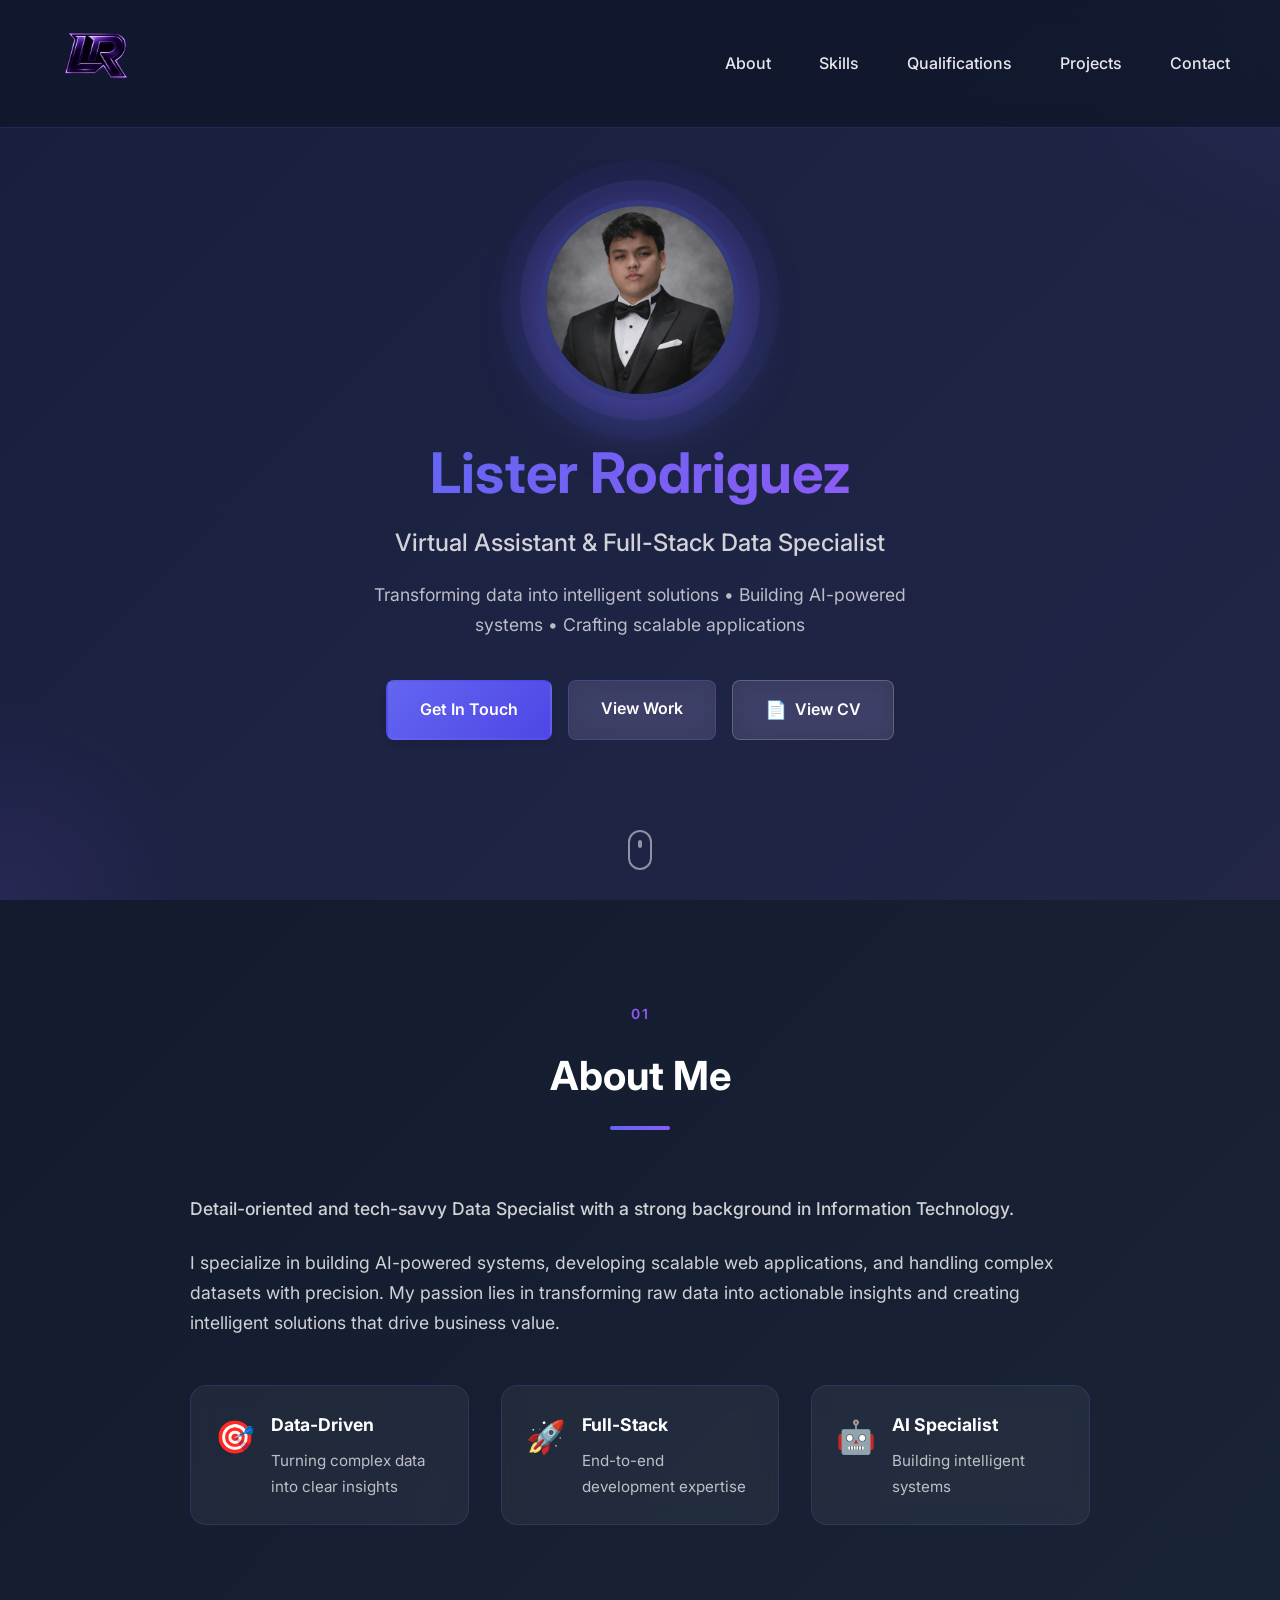
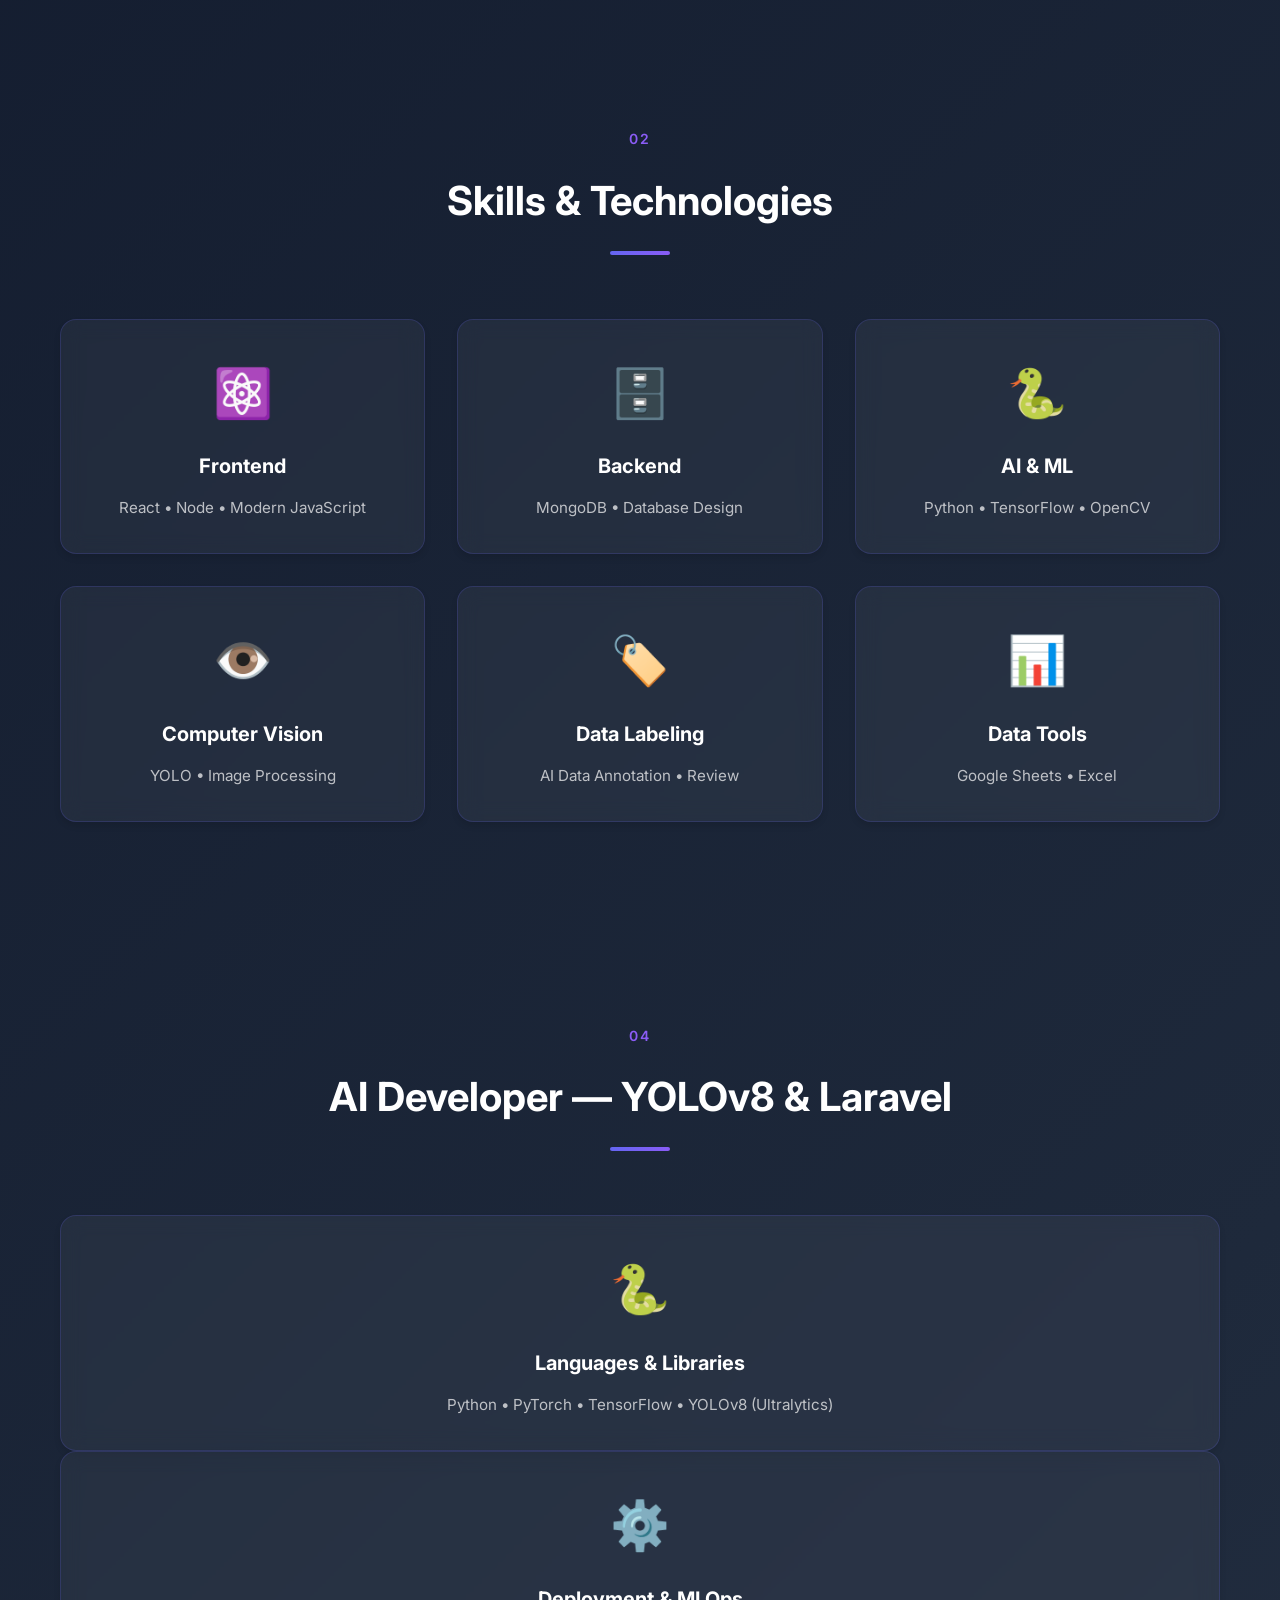
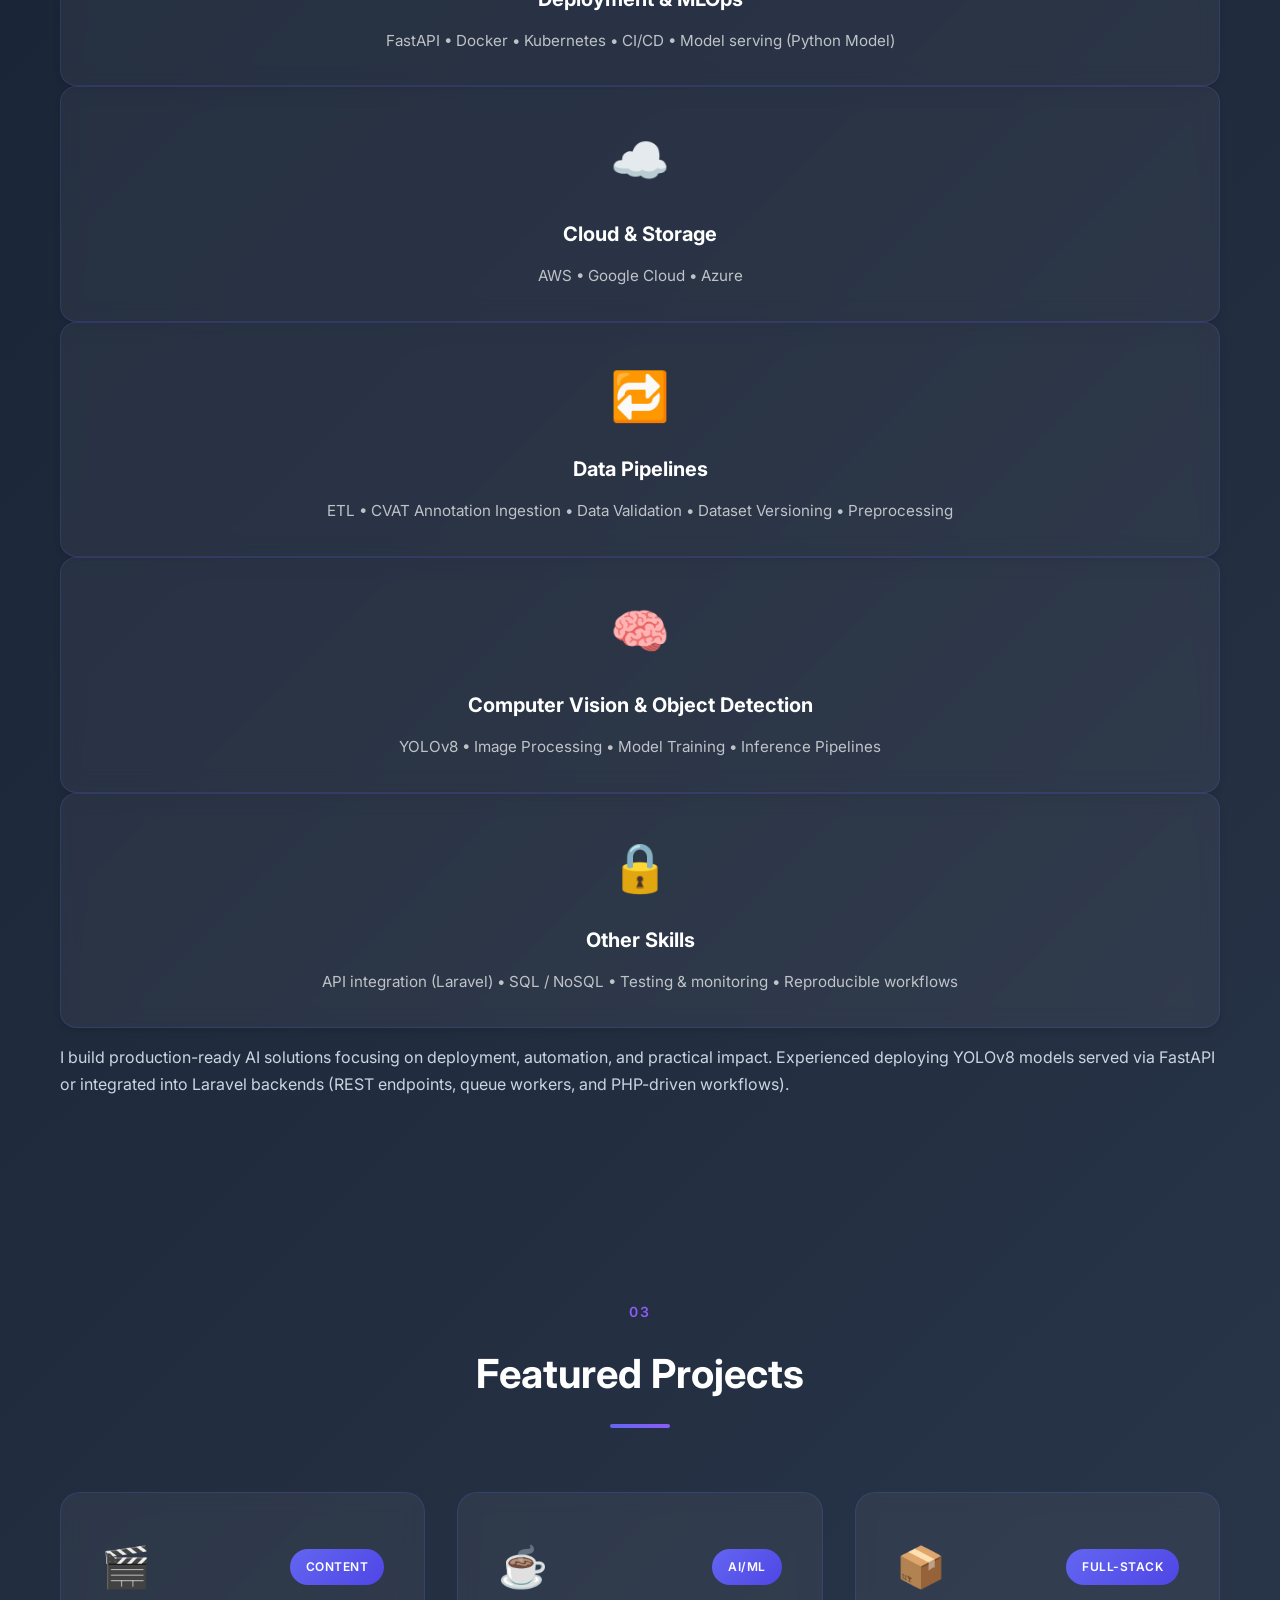
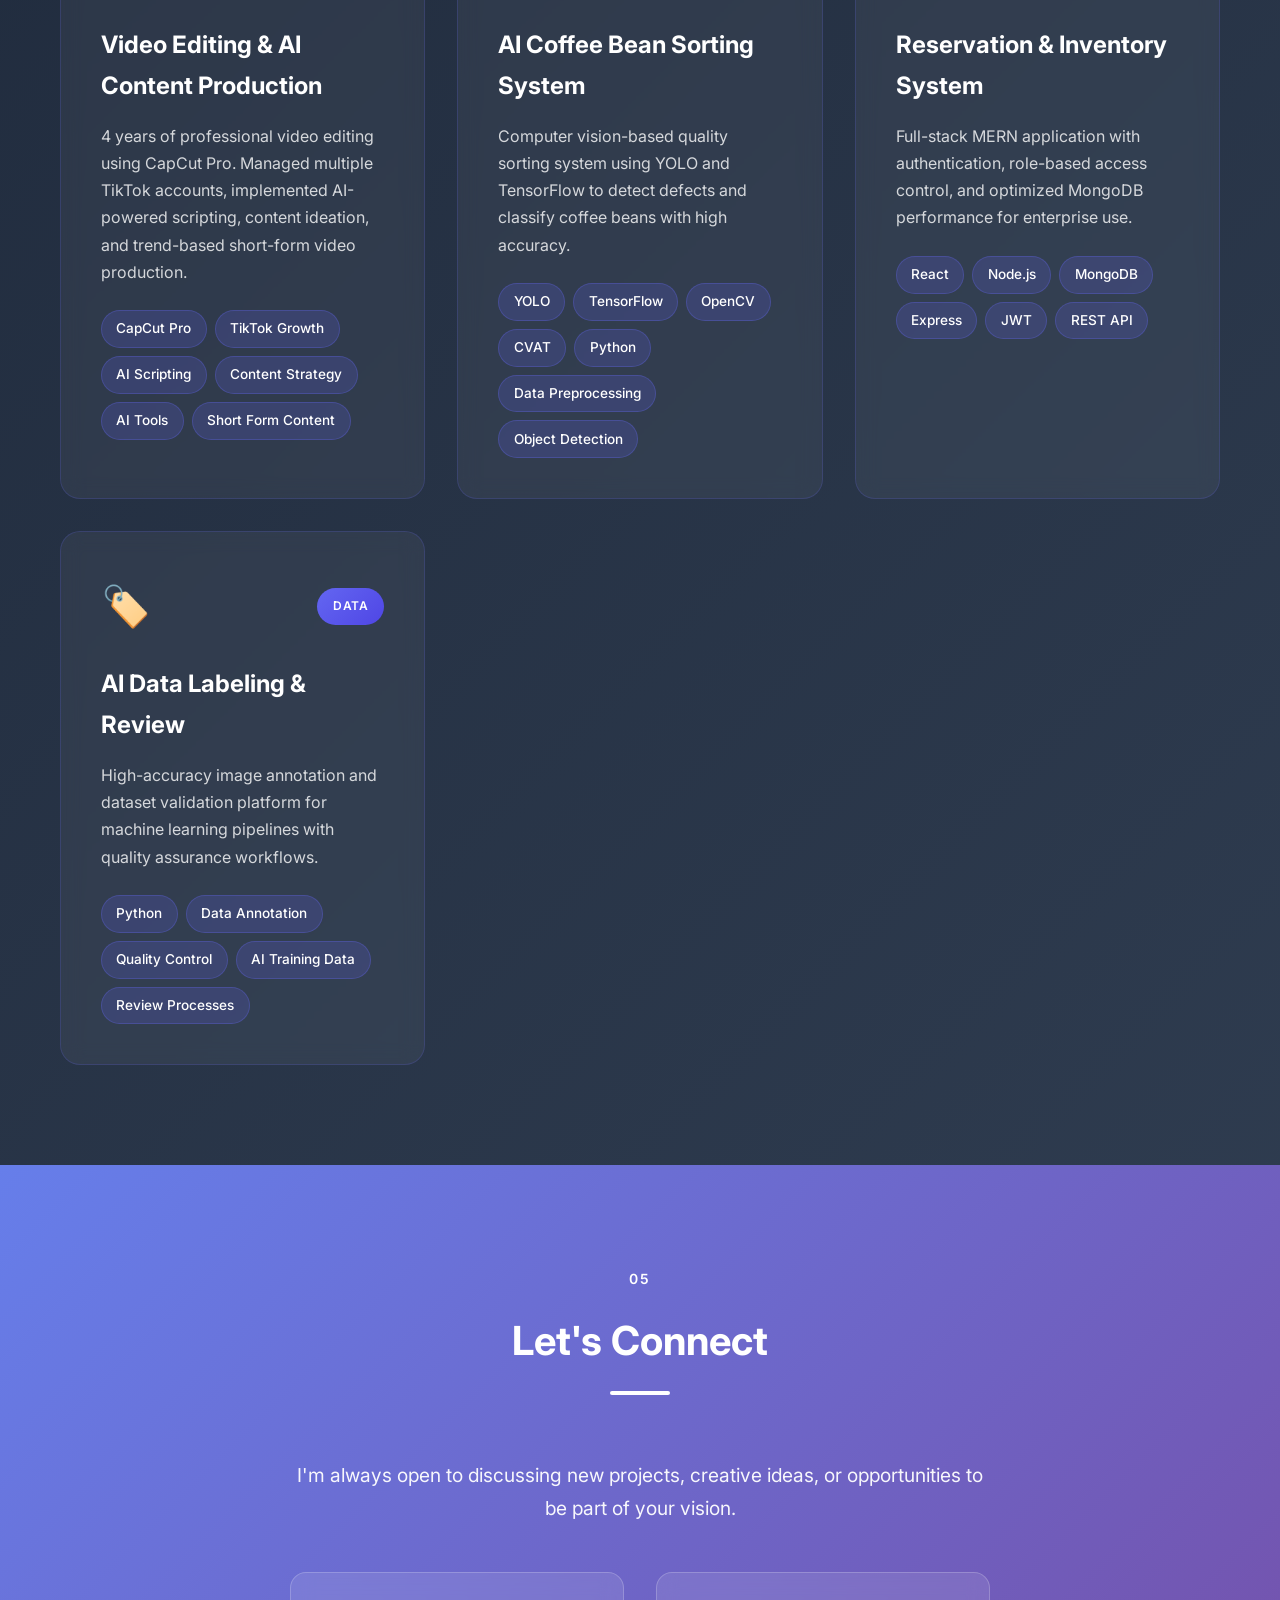
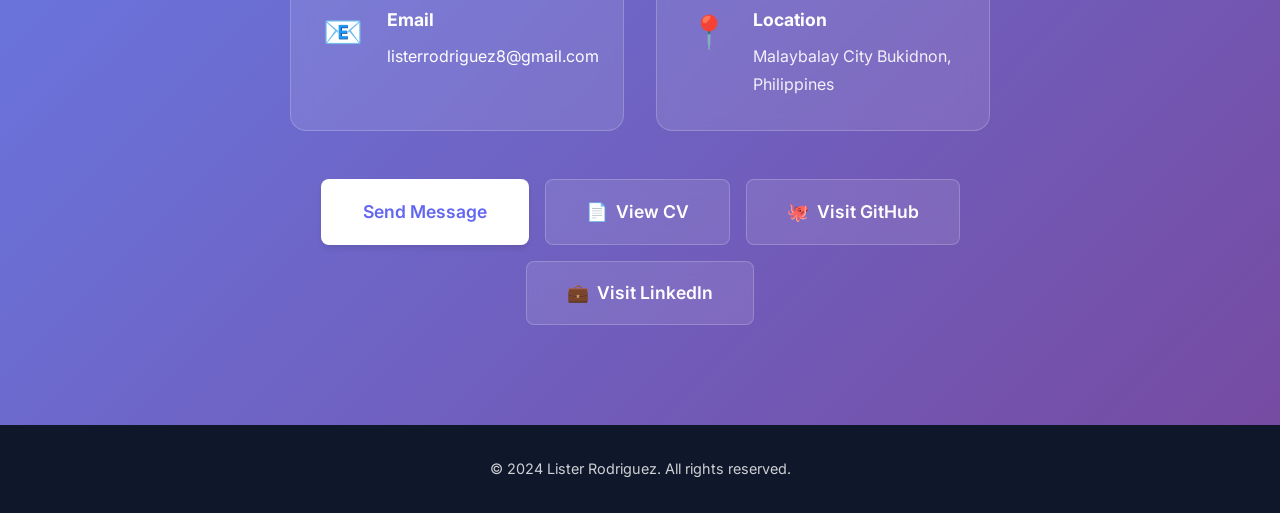
==== commit 3e89e1af: "SKills and Experience in Video Editing Added" ====
--- a/index.html
+++ b/index.html
@@ -578,6 +578,29 @@
       <div class="projects-grid">
         <div class="project-card">
           <div class="project-header">
+            <div class="project-icon">🎬</div>
+            <div class="project-badge">Content</div>
+          </div>
+
+          <h3>Video Editing & AI Content Production</h3>
+
+          <p>
+            4 years of professional video editing using CapCut Pro. 
+            Managed multiple TikTok accounts, implemented AI-powered scripting, 
+            content ideation, and trend-based short-form video production.
+          </p>
+
+          <div class="project-tags">
+            <span>CapCut Pro</span>
+            <span>TikTok Growth</span>
+            <span>AI Scripting</span>
+            <span>Content Strategy</span>
+            <span>AI Tools</span>
+            <span>Short Form Content</span>
+          </div>
+        </div>
+        <div class="project-card">
+          <div class="project-header">
             <div class="project-icon">☕</div>
             <div class="project-badge">AI/ML</div>
           </div>
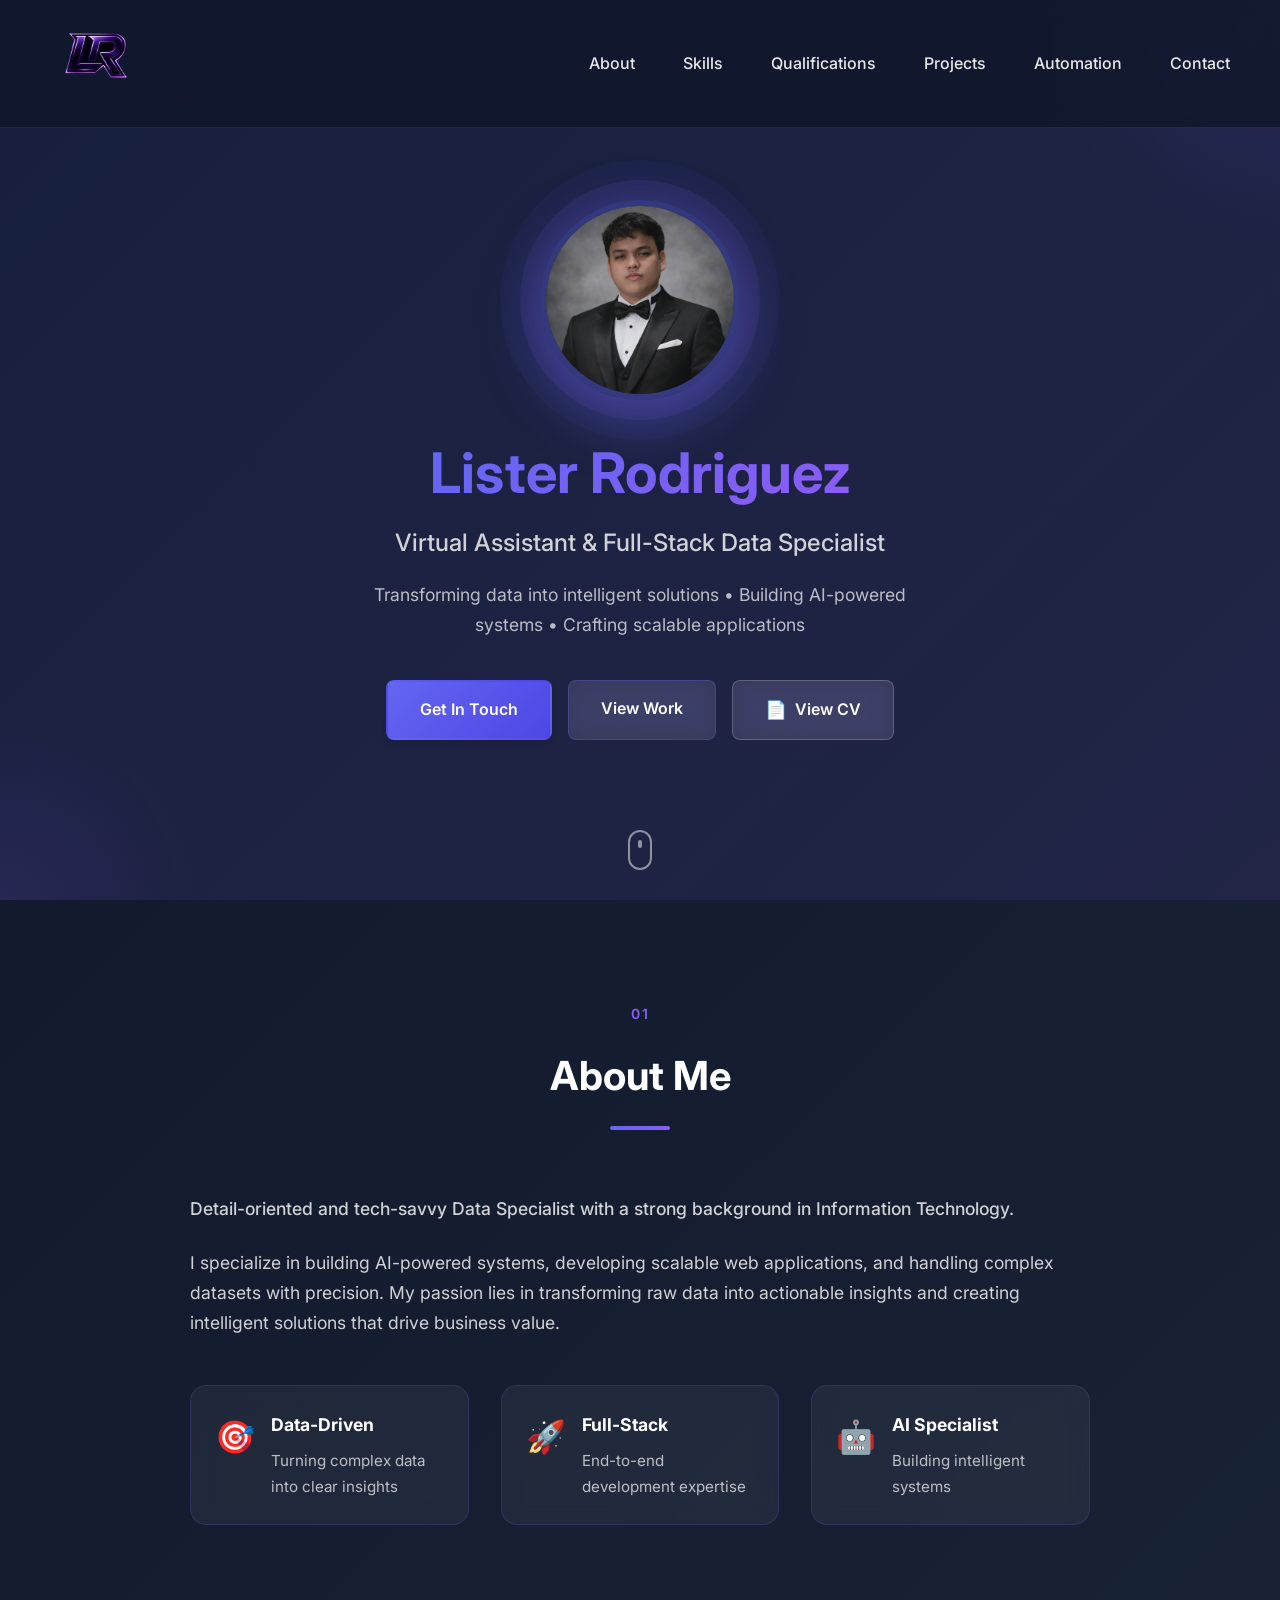
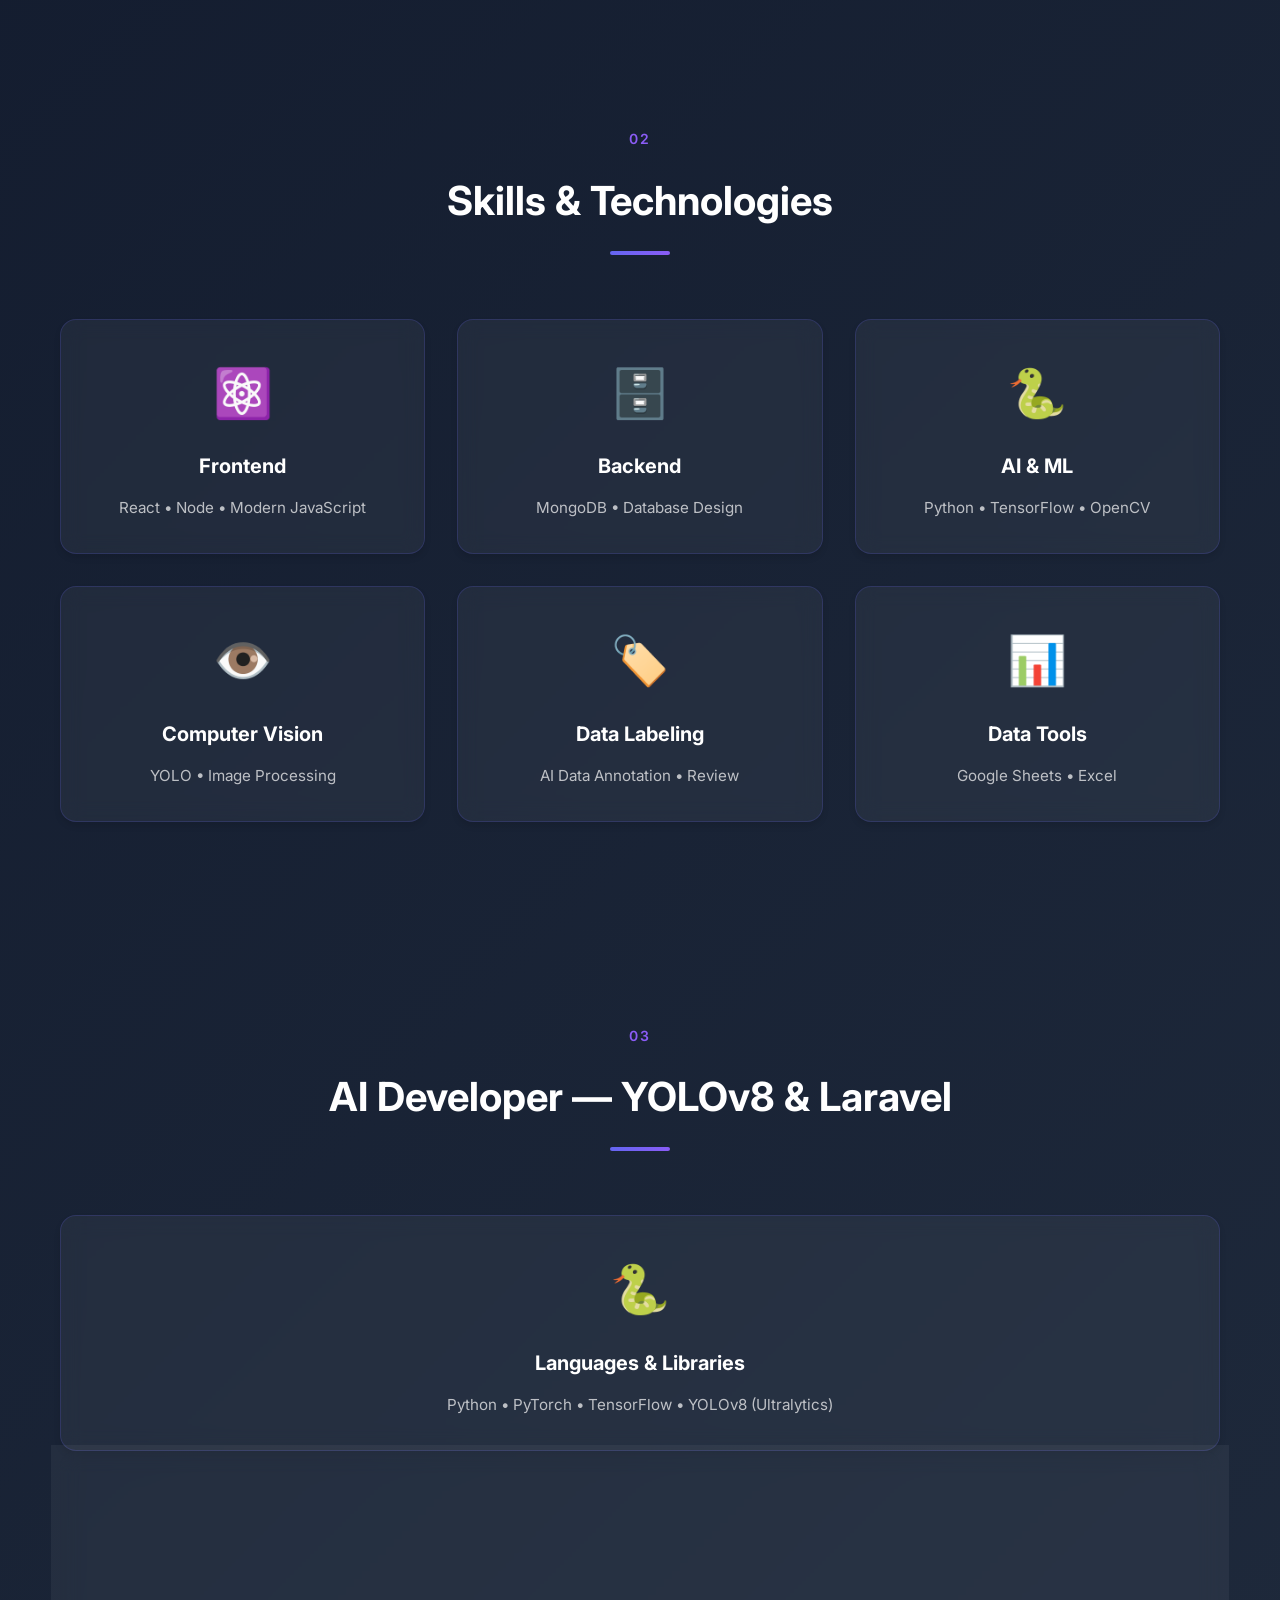
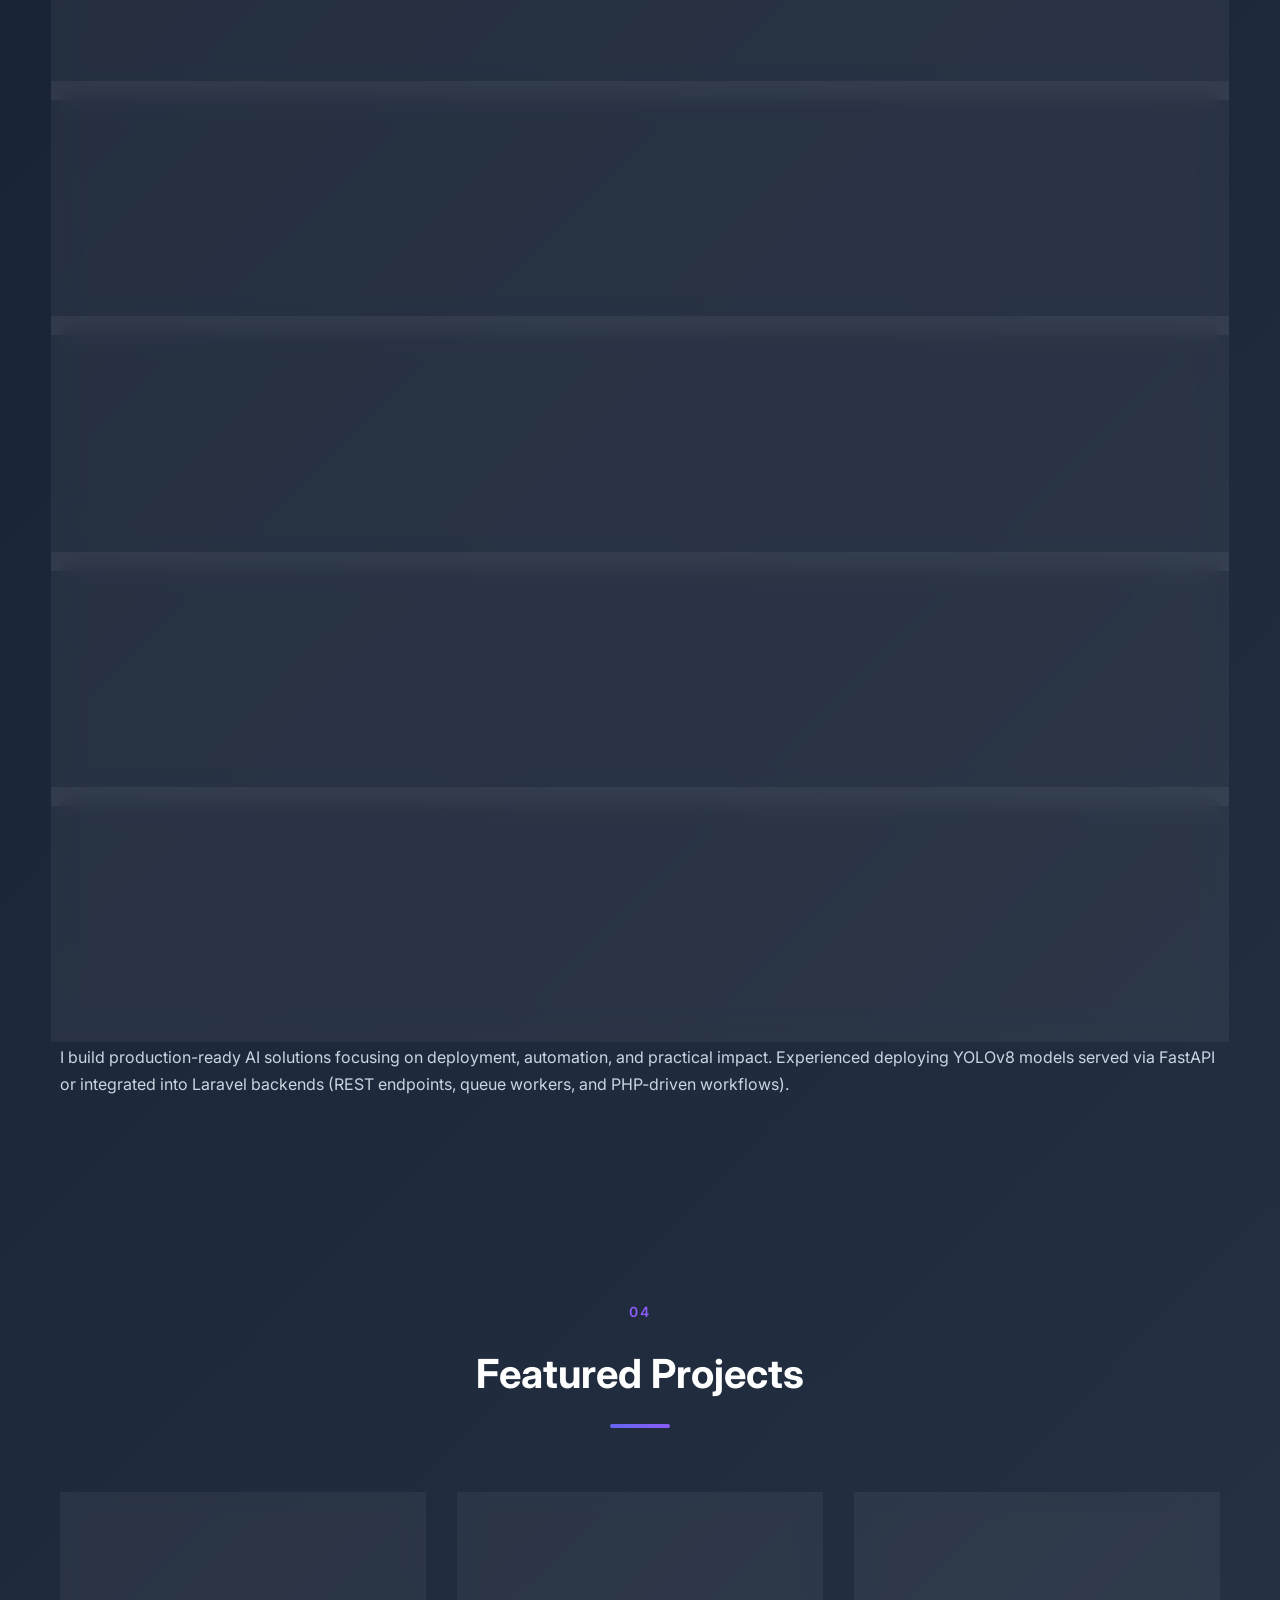
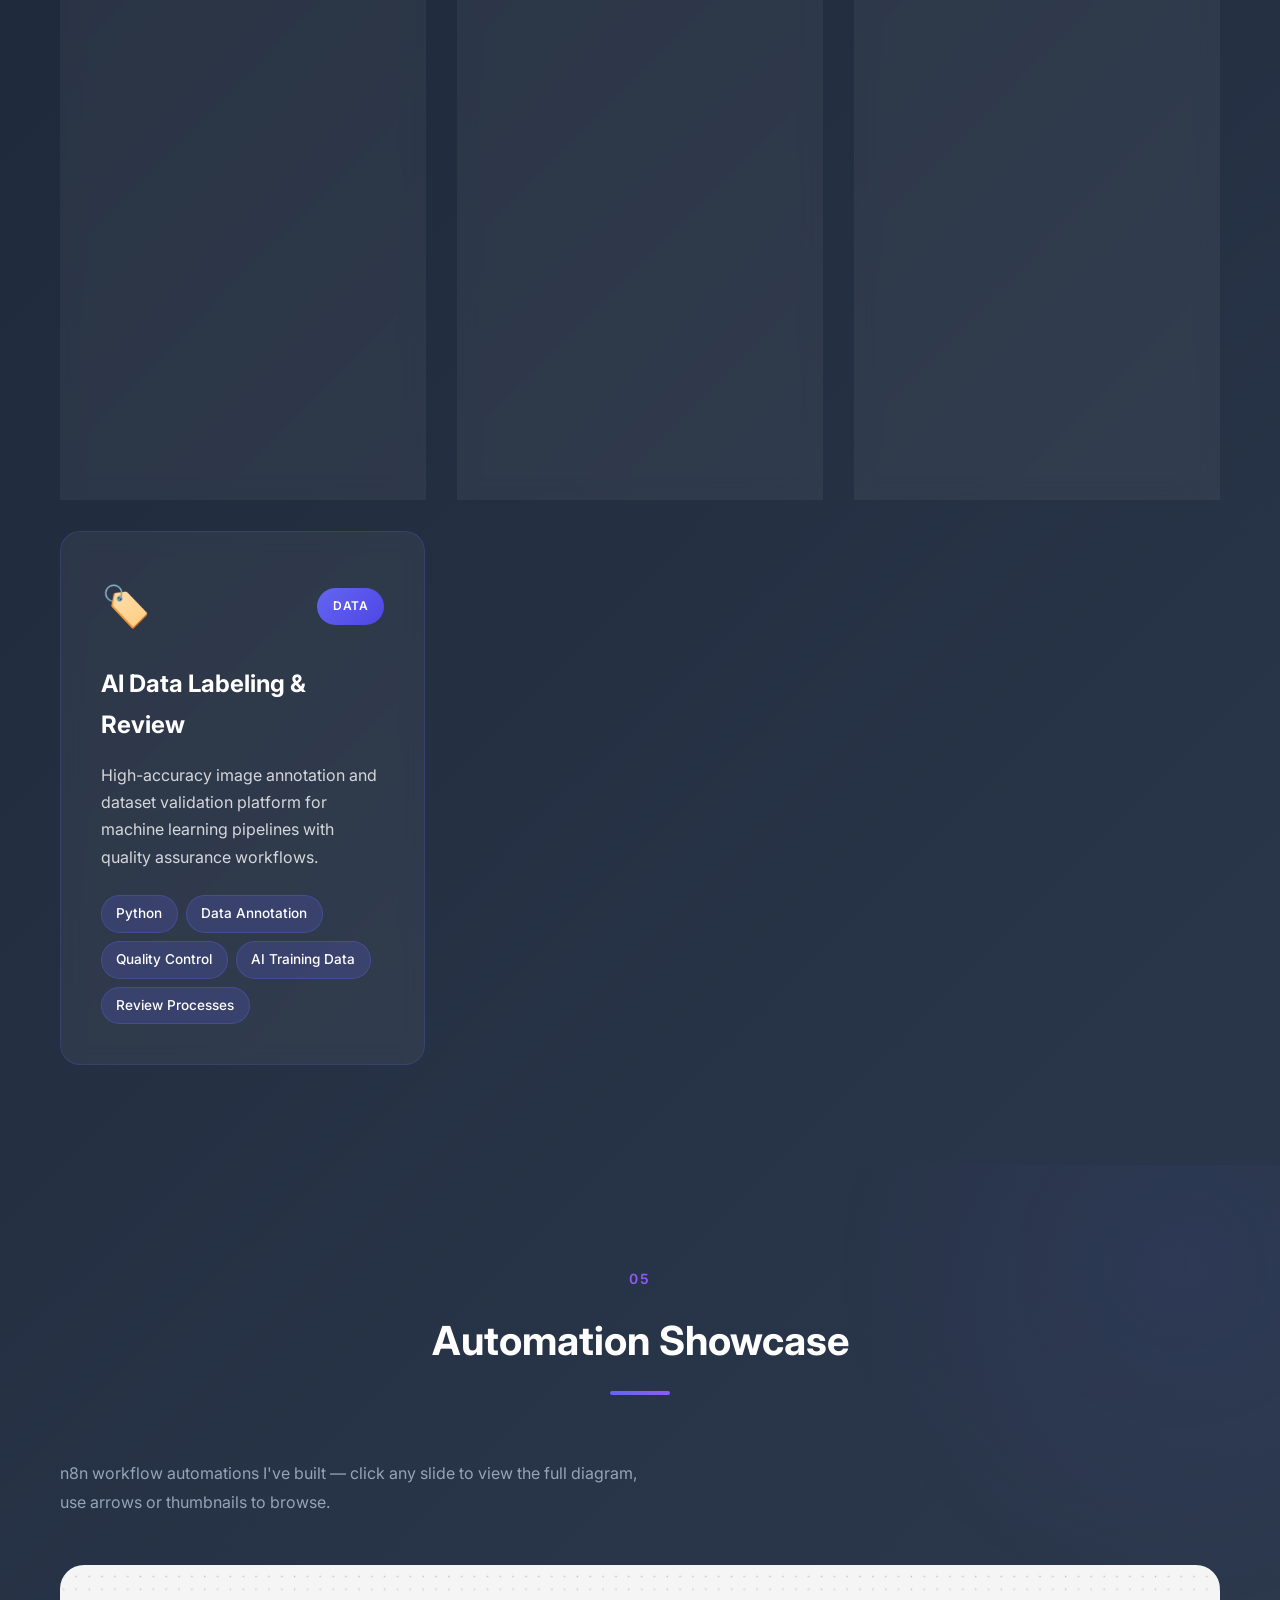
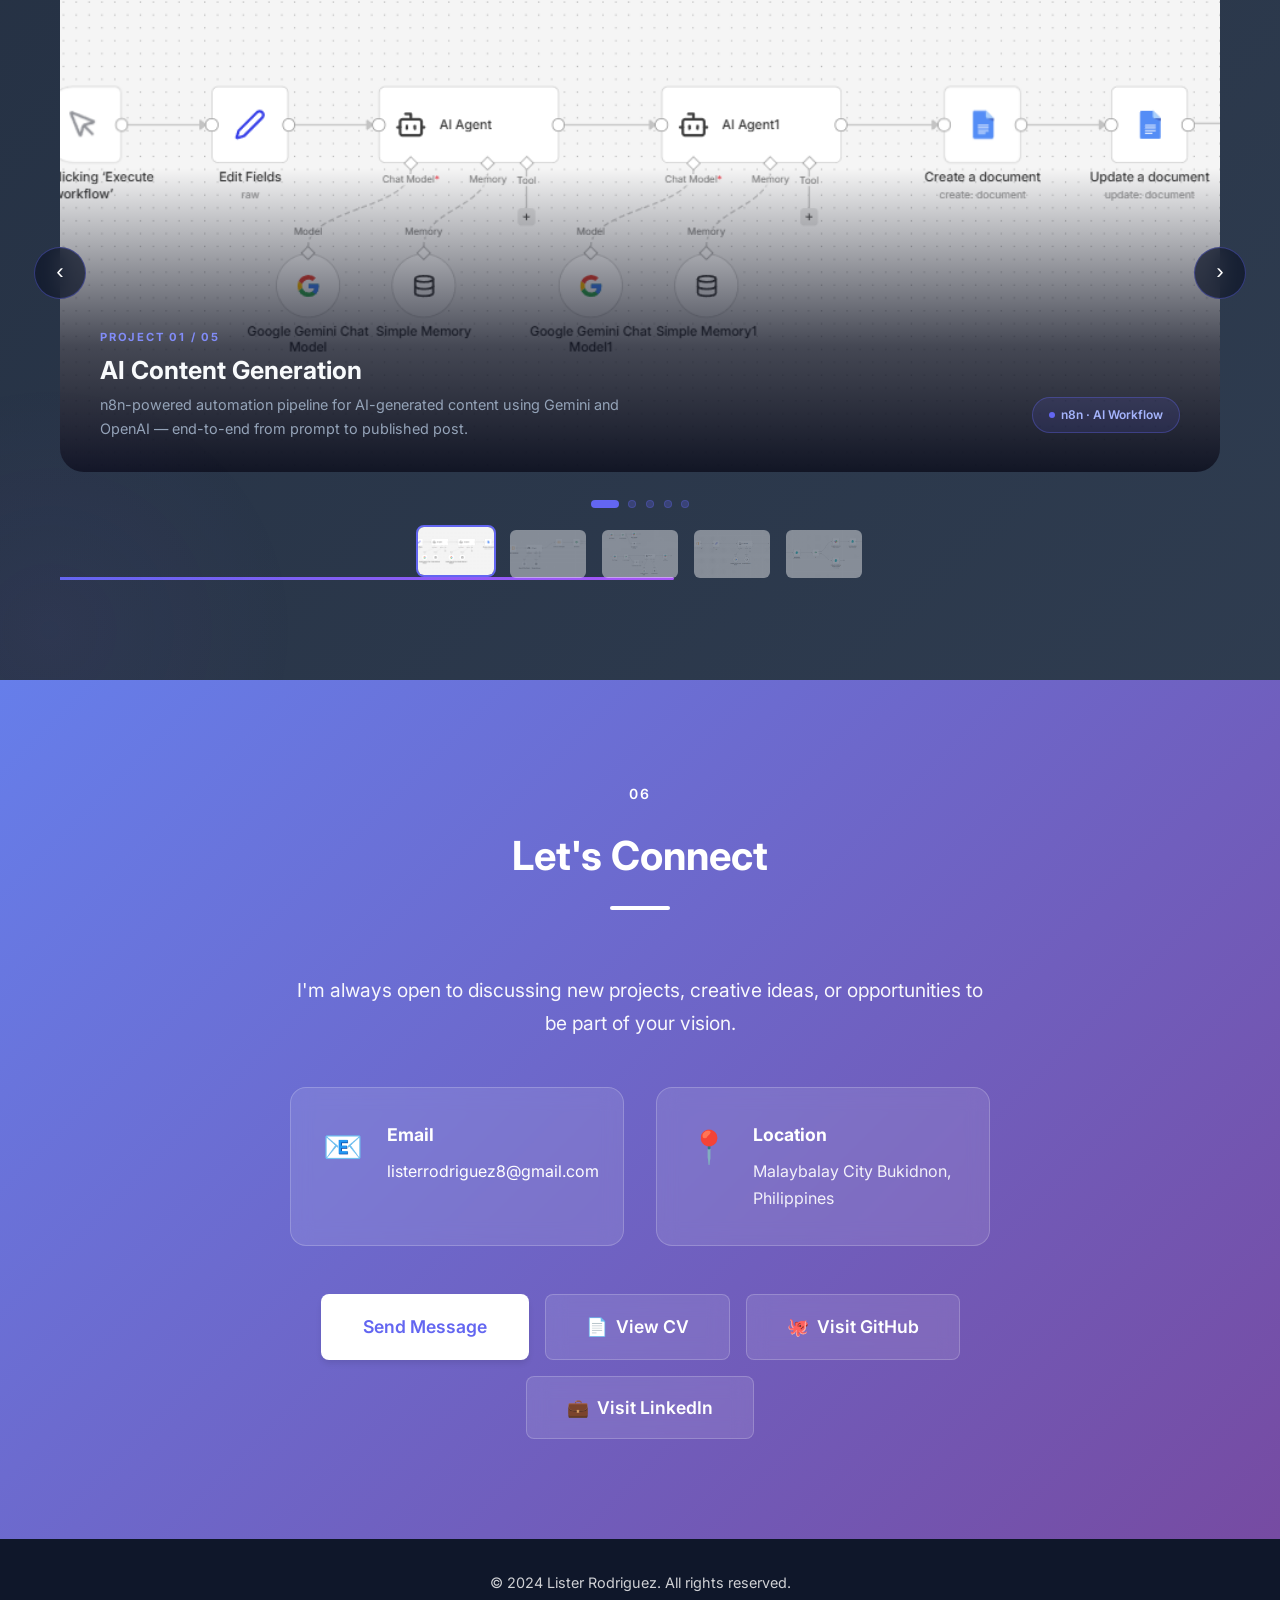
==== commit 7a6670cb: "small additions on my automation samples" ====
--- a/index.html
+++ b/index.html
@@ -17,25 +17,20 @@
       opacity: 1;
       transition: opacity 0.5s ease-in-out;
     }
-
     body.fade-out {
       opacity: 0;
       pointer-events: none;
     }
-
     .page-transition-overlay {
       position: fixed;
-      top: 0;
-      left: 0;
-      width: 100%;
-      height: 100%;
+      top: 0; left: 0;
+      width: 100%; height: 100%;
       background: linear-gradient(135deg, #0f172a 0%, #1e293b 50%, #334155 100%);
       z-index: 9999;
       opacity: 0;
       pointer-events: none;
       transition: opacity 0.5s ease-in-out;
     }
-
     .page-transition-overlay.active {
       opacity: 1;
       pointer-events: all;
@@ -44,10 +39,8 @@
     /* Details Modal Styles */
     .details-modal {
       position: fixed;
-      top: 0;
-      left: 0;
-      width: 100%;
-      height: 100%;
+      top: 0; left: 0;
+      width: 100%; height: 100%;
       background: linear-gradient(135deg, #0f172a 0%, #1e293b 50%, #334155 100%);
       z-index: 10000;
       opacity: 0;
@@ -58,19 +51,12 @@
       justify-content: center;
       overflow: hidden;
     }
-
-    .details-modal.active {
-      opacity: 1;
-      visibility: visible;
-    }
-
+    .details-modal.active { opacity: 1; visibility: visible; }
     .modal-content {
       display: flex;
-      width: 100%;
-      height: 100%;
+      width: 100%; height: 100%;
       position: relative;
     }
-
     .modal-photo-section {
       width: 45%;
       display: flex;
@@ -79,47 +65,36 @@
       justify-content: center;
       padding: 4rem;
       position: relative;
-      background: linear-gradient(135deg, rgba(99, 102, 241, 0.1) 0%, rgba(139, 92, 246, 0.1) 100%);
+      background: linear-gradient(135deg, rgba(99,102,241,0.1) 0%, rgba(139,92,246,0.1) 100%);
       transform: translateX(-100%);
       opacity: 0;
       transition: transform 1s ease-out, opacity 1s ease-out;
     }
-
-    .details-modal.active .modal-photo-section {
-      transform: translateX(0);
-      opacity: 1;
-    }
-
+    .details-modal.active .modal-photo-section { transform: translateX(0); opacity: 1; }
     .modal-photo-container {
       position: relative;
       animation: float 6s ease-in-out infinite;
     }
-
     .modal-photo-container img {
-      width: 400px;
-      height: 400px;
+      width: 400px; height: 400px;
       border-radius: 50%;
       object-fit: cover;
-      border: 6px solid rgba(99, 102, 241, 0.3);
-      box-shadow: 0 20px 60px rgba(99, 102, 241, 0.4),
-                  0 0 0 20px rgba(139, 92, 246, 0.1),
-                  0 0 0 40px rgba(99, 102, 241, 0.05);
+      border: 6px solid rgba(99,102,241,0.3);
+      box-shadow: 0 20px 60px rgba(99,102,241,0.4),
+                  0 0 0 20px rgba(139,92,246,0.1),
+                  0 0 0 40px rgba(99,102,241,0.05);
       transition: all 0.5s ease;
     }
-
     .modal-photo-glow {
       position: absolute;
-      top: 50%;
-      left: 50%;
-      transform: translate(-50%, -50%);
-      width: 450px;
-      height: 450px;
+      top: 50%; left: 50%;
+      transform: translate(-50%,-50%);
+      width: 450px; height: 450px;
       border-radius: 50%;
-      background: radial-gradient(circle, rgba(99, 102, 241, 0.3) 0%, transparent 70%);
+      background: radial-gradient(circle, rgba(99,102,241,0.3) 0%, transparent 70%);
       animation: pulse 3s ease-in-out infinite;
       z-index: -1;
     }
-
     .modal-content-section {
       width: 55%;
       display: flex;
@@ -131,256 +106,475 @@
       opacity: 0;
       transition: transform 1s ease-out 0.3s, opacity 1s ease-out 0.3s;
     }
-
-    .details-modal.active .modal-content-section {
-      transform: translateX(0);
-      opacity: 1;
-    }
-
+    .details-modal.active .modal-content-section { transform: translateX(0); opacity: 1; }
     .modal-content-header h1 {
-      font-size: 3.5rem;
-      font-weight: 700;
-      margin-bottom: 1rem;
+      font-size: 3.5rem; font-weight: 700; margin-bottom: 1rem;
       background: linear-gradient(135deg, #6366f1, #8b5cf6, #a855f7);
       -webkit-background-clip: text;
       -webkit-text-fill-color: transparent;
       background-clip: text;
     }
-
-    .modal-content-header p {
-      font-size: 1.3rem;
-      color: #cbd5e1;
-      line-height: 1.8;
-    }
-
-    .modal-traits-section {
-      margin: 3rem 0;
-    }
-
+    .modal-content-header p { font-size: 1.3rem; color: #cbd5e1; line-height: 1.8; }
+    .modal-traits-section { margin: 3rem 0; }
     .modal-section-title {
-      font-size: 1.5rem;
-      font-weight: 600;
-      margin-bottom: 1.5rem;
+      font-size: 1.5rem; font-weight: 600; margin-bottom: 1.5rem;
       color: #6366f1;
-      display: flex;
-      align-items: center;
-      gap: 0.5rem;
-    }
-
+      display: flex; align-items: center; gap: 0.5rem;
+    }
     .modal-section-title::before {
-      content: '';
-      width: 4px;
-      height: 24px;
+      content: ''; width: 4px; height: 24px;
       background: linear-gradient(135deg, #6366f1, #8b5cf6);
       border-radius: 2px;
     }
-
     .modal-traits-grid {
       display: grid;
-      grid-template-columns: repeat(2, 1fr);
+      grid-template-columns: repeat(2,1fr);
       gap: 1.5rem;
     }
-
     .modal-trait-card {
-      background: rgba(255, 255, 255, 0.05);
+      background: rgba(255,255,255,0.05);
       backdrop-filter: blur(10px);
       padding: 1.5rem;
       border-radius: 16px;
-      border: 1px solid rgba(99, 102, 241, 0.2);
+      border: 1px solid rgba(99,102,241,0.2);
       transition: all 0.3s ease;
     }
-
     .modal-trait-card:hover {
       transform: translateY(-5px);
-      background: rgba(255, 255, 255, 0.08);
-      border-color: rgba(99, 102, 241, 0.4);
-      box-shadow: 0 10px 30px rgba(99, 102, 241, 0.2);
-    }
-
-    .modal-trait-icon {
-      font-size: 2rem;
-      margin-bottom: 0.75rem;
-      display: block;
-    }
-
-    .modal-trait-card h3 {
-      font-size: 1.1rem;
-      font-weight: 600;
-      margin-bottom: 0.5rem;
-      color: white;
-    }
-
-    .modal-trait-card p {
-      font-size: 0.95rem;
-      color: #cbd5e1;
-      line-height: 1.6;
-      margin: 0;
-    }
-
-    .modal-hobbies-section {
-      width: 100%;
-      max-width: 500px;
-      margin-top: 2rem;
-    }
-
-    .modal-hobbies-section .modal-section-title {
-      text-align: center;
-      margin-bottom: 1.5rem;
-      font-size: 1.3rem;
-    }
-
-    .modal-hobbies-list {
-      display: flex;
-      flex-wrap: wrap;
-      gap: 0.75rem;
-      justify-content: center;
-    }
-
+      background: rgba(255,255,255,0.08);
+      border-color: rgba(99,102,241,0.4);
+      box-shadow: 0 10px 30px rgba(99,102,241,0.2);
+    }
+    .modal-trait-icon { font-size: 2rem; margin-bottom: 0.75rem; display: block; }
+    .modal-trait-card h3 { font-size: 1.1rem; font-weight: 600; margin-bottom: 0.5rem; color: white; }
+    .modal-trait-card p { font-size: 0.95rem; color: #cbd5e1; line-height: 1.6; margin: 0; }
+    .modal-hobbies-section { width: 100%; max-width: 500px; margin-top: 2rem; }
+    .modal-hobbies-section .modal-section-title { text-align: center; margin-bottom: 1.5rem; font-size: 1.3rem; }
+    .modal-hobbies-list { display: flex; flex-wrap: wrap; gap: 0.75rem; justify-content: center; }
     .modal-hobby-tag {
-      background: linear-gradient(135deg, rgba(99, 102, 241, 0.2), rgba(139, 92, 246, 0.2));
+      background: linear-gradient(135deg, rgba(99,102,241,0.2), rgba(139,92,246,0.2));
       backdrop-filter: blur(10px);
       padding: 0.75rem 1.5rem;
       border-radius: 50px;
-      border: 1px solid rgba(99, 102, 241, 0.3);
-      font-size: 0.95rem;
-      font-weight: 500;
-      color: white;
+      border: 1px solid rgba(99,102,241,0.3);
+      font-size: 0.95rem; font-weight: 500; color: white;
       transition: all 0.3s ease;
-      display: flex;
-      align-items: center;
-      gap: 0.5rem;
-    }
-
+      display: flex; align-items: center; gap: 0.5rem;
+    }
     .modal-hobby-tag:hover {
       transform: scale(1.05);
-      background: linear-gradient(135deg, rgba(99, 102, 241, 0.3), rgba(139, 92, 246, 0.3));
-      border-color: rgba(99, 102, 241, 0.5);
-      box-shadow: 0 5px 15px rgba(99, 102, 241, 0.3);
-    }
-
+      background: linear-gradient(135deg, rgba(99,102,241,0.3), rgba(139,92,246,0.3));
+      border-color: rgba(99,102,241,0.5);
+      box-shadow: 0 5px 15px rgba(99,102,241,0.3);
+    }
     .modal-close-btn {
+      position: absolute; top: 2rem; right: 2rem;
+      background: rgba(255,255,255,0.1);
+      backdrop-filter: blur(10px);
+      border: 1px solid rgba(255,255,255,0.2);
+      color: white; width: 50px; height: 50px;
+      border-radius: 50%;
+      display: flex; align-items: center; justify-content: center;
+      font-size: 1.5rem; cursor: pointer;
+      transition: all 0.3s ease;
+      z-index: 10001;
+    }
+    .modal-close-btn:hover {
+      background: rgba(255,255,255,0.2);
+      border-color: rgba(255,255,255,0.3);
+      transform: scale(1.1);
+    }
+    .modal-buttons { display: flex; gap: 1rem; flex-wrap: wrap; margin-top: 2rem; }
+    .modal-button {
+      display: inline-flex; align-items: center; gap: 0.75rem;
+      padding: 1rem 2.5rem;
+      background: linear-gradient(135deg, #6366f1, #8b5cf6);
+      color: white; text-decoration: none;
+      border-radius: 12px; font-weight: 600; font-size: 1.1rem;
+      transition: all 0.3s ease;
+      box-shadow: 0 4px 20px rgba(99,102,241,0.4);
+      border: 1px solid rgba(255,255,255,0.1);
+    }
+    .modal-button:hover {
+      transform: translateY(-3px);
+      box-shadow: 0 8px 30px rgba(99,102,241,0.5);
+      background: linear-gradient(135deg, #7c3aed, #a855f7);
+    }
+    .modal-button.secondary {
+      background: rgba(255,255,255,0.1);
+      backdrop-filter: blur(10px);
+      border: 1px solid rgba(255,255,255,0.2);
+    }
+    .modal-button.secondary:hover {
+      background: rgba(255,255,255,0.15);
+      border-color: rgba(255,255,255,0.3);
+    }
+    @keyframes float {
+      0%,100% { transform: translateY(0px); }
+      50% { transform: translateY(-20px); }
+    }
+    @keyframes pulse {
+      0%,100% { transform: translate(-50%,-50%) scale(1); }
+      50% { transform: translate(-50%,-50%) scale(1.1); }
+    }
+    @media (max-width: 1024px) {
+      .modal-content { flex-direction: column; }
+      .modal-photo-section, .modal-content-section { width: 100%; padding: 3rem 2rem; }
+      .modal-photo-section { gap: 2rem; }
+      .modal-photo-container img { width: 300px; height: 300px; }
+      .modal-content-header h1 { font-size: 2.5rem; }
+      .modal-hobbies-section { max-width: 100%; }
+    }
+    @media (max-width: 768px) {
+      .modal-photo-section { padding: 2rem; }
+      .modal-content-section { padding: 2rem 1.5rem; }
+      .modal-photo-container img { width: 250px; height: 250px; }
+      .modal-content-header h1 { font-size: 2rem; }
+      .modal-content-header p { font-size: 1.1rem; }
+      .modal-traits-grid { grid-template-columns: 1fr; }
+      .modal-hobbies-list { justify-content: center; }
+    }
+
+    /* ═══════════════════════════════════════════════
+       AUTOMATION CAROUSEL
+    ═══════════════════════════════════════════════ */
+    .automation-section {
+      position: relative;
+      overflow: hidden;
+    }
+    .automation-section::before {
+      content: '';
       position: absolute;
-      top: 2rem;
-      right: 2rem;
-      background: rgba(255, 255, 255, 0.1);
-      backdrop-filter: blur(10px);
-      border: 1px solid rgba(255, 255, 255, 0.2);
+      top: -250px; right: -250px;
+      width: 700px; height: 700px;
+      border-radius: 50%;
+      background: radial-gradient(circle, rgba(99,102,241,0.07) 0%, transparent 70%);
+      pointer-events: none;
+    }
+    .automation-section::after {
+      content: '';
+      position: absolute;
+      bottom: -200px; left: -200px;
+      width: 500px; height: 500px;
+      border-radius: 50%;
+      background: radial-gradient(circle, rgba(139,92,246,0.05) 0%, transparent 70%);
+      pointer-events: none;
+    }
+
+    /* ── Carousel wrapper ── */
+    .auto-carousel-wrap {
+      position: relative;
+      margin-top: 3rem;
+    }
+
+    /* Track that clips the slides */
+    .auto-carousel-track-outer {
+      overflow: hidden;
+      border-radius: 24px;
+    }
+
+    /* Sliding strip */
+    .auto-carousel-track {
+      display: flex;
+      transition: transform 0.6s cubic-bezier(0.77, 0, 0.18, 1);
+      will-change: transform;
+    }
+
+    /* Each slide */
+    .auto-slide {
+      min-width: 100%;
+      position: relative;
+      cursor: pointer;
+      user-select: none;
+    }
+
+    /* Image */
+    .auto-slide-img-wrap {
+      position: relative;
+      width: 100%;
+      aspect-ratio: 16 / 7;
+      overflow: hidden;
+    }
+
+    .auto-slide-img {
+      width: 100%; height: 100%;
+      object-fit: cover;
+      display: block;
+      transition: transform 0.6s ease;
+    }
+
+    .auto-slide:hover .auto-slide-img {
+      transform: scale(1.03);
+    }
+
+    /* Gradient overlay on image */
+    .auto-slide-gradient {
+      position: absolute;
+      inset: 0;
+      background: linear-gradient(
+        to bottom,
+        transparent 40%,
+        rgba(10, 14, 30, 0.75) 75%,
+        rgba(10, 14, 30, 0.97) 100%
+      );
+      pointer-events: none;
+    }
+
+    /* Info bar that sits at the bottom of the image */
+    .auto-slide-info {
+      position: absolute;
+      bottom: 0; left: 0; right: 0;
+      padding: 2rem 2.5rem 2rem;
+      display: flex;
+      align-items: flex-end;
+      justify-content: space-between;
+      gap: 1.5rem;
+    }
+
+    .auto-slide-meta {
+      flex: 1;
+    }
+
+    .auto-slide-num {
+      font-size: 0.7rem;
+      font-weight: 700;
+      letter-spacing: 0.16em;
+      text-transform: uppercase;
+      color: #818cf8;
+      margin-bottom: 0.4rem;
+    }
+
+    .auto-slide-title {
+      font-size: 1.55rem;
+      font-weight: 700;
+      color: #f8fafc;
+      margin: 0 0 0.45rem;
+      line-height: 1.3;
+    }
+
+    .auto-slide-desc {
+      font-size: 0.9rem;
+      color: #94a3b8;
+      margin: 0;
+      line-height: 1.65;
+      max-width: 520px;
+    }
+
+    .auto-slide-badge {
+      display: inline-flex;
+      align-items: center;
+      gap: 0.4rem;
+      padding: 0.4rem 1rem;
+      border-radius: 50px;
+      border: 1px solid rgba(99,102,241,0.35);
+      background: rgba(99,102,241,0.12);
+      font-size: 0.75rem;
+      font-weight: 600;
+      color: #a5b4fc;
+      white-space: nowrap;
+      margin-bottom: 0.5rem;
+    }
+
+    .auto-slide-badge::before {
+      content: '';
+      width: 6px; height: 6px;
+      border-radius: 50%;
+      background: #6366f1;
+      animation: autoblink 2s ease-in-out infinite;
+    }
+
+    @keyframes autoblink {
+      0%,100% { opacity: 1; }
+      50% { opacity: 0.25; }
+    }
+
+    /* ── Arrow buttons ── */
+    .auto-arrow {
+      position: absolute;
+      top: 50%;
+      transform: translateY(-50%);
+      z-index: 10;
+      width: 52px; height: 52px;
+      border-radius: 50%;
+      border: 1.5px solid rgba(99,102,241,0.4);
+      background: rgba(15,23,42,0.75);
+      backdrop-filter: blur(12px);
       color: white;
-      width: 50px;
-      height: 50px;
+      font-size: 1.4rem;
+      cursor: pointer;
+      display: flex; align-items: center; justify-content: center;
+      transition: background 0.25s, border-color 0.25s, transform 0.25s;
+      line-height: 1;
+    }
+    .auto-arrow:hover {
+      background: rgba(99,102,241,0.45);
+      border-color: rgba(99,102,241,0.7);
+      transform: translateY(-50%) scale(1.1);
+    }
+    .auto-arrow-prev { left: -26px; }
+    .auto-arrow-next { right: -26px; }
+
+    /* ── Dot indicators ── */
+    .auto-dots {
+      display: flex;
+      justify-content: center;
+      align-items: center;
+      gap: 0.6rem;
+      margin-top: 1.75rem;
+    }
+
+    .auto-dot {
+      width: 8px; height: 8px;
       border-radius: 50%;
+      background: rgba(99,102,241,0.25);
+      border: 1px solid rgba(99,102,241,0.3);
+      cursor: pointer;
+      transition: background 0.3s, transform 0.3s, width 0.3s;
+    }
+
+    .auto-dot.active {
+      background: #6366f1;
+      width: 28px;
+      border-radius: 4px;
+      transform: none;
+    }
+
+    /* ── Progress bar ── */
+    .auto-progress-bar {
+      position: absolute;
+      bottom: 0; left: 0;
+      height: 3px;
+      background: linear-gradient(90deg, #6366f1, #a855f7);
+      border-radius: 0 2px 2px 0;
+      transition: width 0.1s linear;
+      pointer-events: none;
+    }
+
+    /* ── Thumbnail strip ── */
+    .auto-thumbs {
+      display: flex;
+      gap: 0.75rem;
+      margin-top: 1.25rem;
+      justify-content: center;
+    }
+
+    .auto-thumb {
+      width: 80px; height: 52px;
+      border-radius: 8px;
+      overflow: hidden;
+      border: 2px solid transparent;
+      cursor: pointer;
+      transition: border-color 0.3s, transform 0.3s, opacity 0.3s;
+      opacity: 0.45;
+      flex-shrink: 0;
+    }
+
+    .auto-thumb img {
+      width: 100%; height: 100%;
+      object-fit: cover;
+      display: block;
+    }
+
+    .auto-thumb.active {
+      border-color: #6366f1;
+      opacity: 1;
+      transform: translateY(-3px);
+    }
+
+    .auto-thumb:hover {
+      opacity: 0.85;
+      transform: translateY(-2px);
+    }
+
+    /* ── Lightbox ── */
+    .auto-lightbox {
+      position: fixed;
+      inset: 0;
+      z-index: 20000;
       display: flex;
       align-items: center;
       justify-content: center;
-      font-size: 1.5rem;
+      background: rgba(4, 8, 20, 0.95);
+      backdrop-filter: blur(16px);
+      opacity: 0;
+      visibility: hidden;
+      transition: opacity 0.35s ease, visibility 0.35s ease;
+    }
+    .auto-lightbox.open { opacity: 1; visibility: visible; }
+
+    .auto-lb-inner {
+      position: relative;
+      max-width: 92vw;
+      transform: scale(0.93);
+      transition: transform 0.35s ease;
+    }
+    .auto-lightbox.open .auto-lb-inner { transform: scale(1); }
+
+    .auto-lb-img {
+      max-width: 92vw;
+      max-height: 88vh;
+      object-fit: contain;
+      border-radius: 14px;
+      box-shadow: 0 30px 100px rgba(0,0,0,0.8);
+      display: block;
+    }
+
+    .auto-lb-caption {
+      text-align: center;
+      margin-top: 1rem;
+      color: #94a3b8;
+      font-size: 0.9rem;
+      font-weight: 500;
+      letter-spacing: 0.03em;
+    }
+
+    .auto-lb-close {
+      position: absolute;
+      top: -52px; right: 0;
+      background: rgba(255,255,255,0.08);
+      border: 1px solid rgba(255,255,255,0.18);
+      color: white;
+      width: 42px; height: 42px;
+      border-radius: 50%;
+      display: flex; align-items: center; justify-content: center;
+      font-size: 1.3rem;
       cursor: pointer;
-      transition: all 0.3s ease;
-      z-index: 10001;
-    }
-
-    .modal-close-btn:hover {
-      background: rgba(255, 255, 255, 0.2);
-      border-color: rgba(255, 255, 255, 0.3);
-      transform: scale(1.1);
-    }
-
-    .modal-buttons {
-      display: flex;
-      gap: 1rem;
-      flex-wrap: wrap;
-      margin-top: 2rem;
-    }
-
-    .modal-button {
-      display: inline-flex;
-      align-items: center;
-      gap: 0.75rem;
-      padding: 1rem 2.5rem;
-      background: linear-gradient(135deg, #6366f1, #8b5cf6);
+      transition: background 0.2s;
+    }
+    .auto-lb-close:hover { background: rgba(255,255,255,0.18); }
+
+    .auto-lb-nav {
+      position: absolute;
+      top: 50%;
+      transform: translateY(-50%);
+      background: rgba(99,102,241,0.25);
+      border: 1px solid rgba(99,102,241,0.4);
       color: white;
-      text-decoration: none;
-      border-radius: 12px;
-      font-weight: 600;
-      font-size: 1.1rem;
-      transition: all 0.3s ease;
-      box-shadow: 0 4px 20px rgba(99, 102, 241, 0.4);
-      border: 1px solid rgba(255, 255, 255, 0.1);
-    }
-
-    .modal-button:hover {
-      transform: translateY(-3px);
-      box-shadow: 0 8px 30px rgba(99, 102, 241, 0.5);
-      background: linear-gradient(135deg, #7c3aed, #a855f7);
-    }
-
-    .modal-button.secondary {
-      background: rgba(255, 255, 255, 0.1);
-      backdrop-filter: blur(10px);
-      border: 1px solid rgba(255, 255, 255, 0.2);
-    }
-
-    .modal-button.secondary:hover {
-      background: rgba(255, 255, 255, 0.15);
-      border-color: rgba(255, 255, 255, 0.3);
-    }
-
-    @keyframes float {
-      0%, 100% { transform: translateY(0px); }
-      50% { transform: translateY(-20px); }
-    }
-
-    @keyframes pulse {
-      0%, 100% { transform: translate(-50%, -50%) scale(1); }
-      50% { transform: translate(-50%, -50%) scale(1.1); }
-    }
+      width: 48px; height: 48px;
+      border-radius: 50%;
+      display: flex; align-items: center; justify-content: center;
+      font-size: 1.4rem;
+      cursor: pointer;
+      transition: background 0.2s, transform 0.2s;
+      user-select: none;
+    }
+    .auto-lb-nav:hover {
+      background: rgba(99,102,241,0.55);
+      transform: translateY(-50%) scale(1.1);
+    }
+    .auto-lb-prev { left: -64px; }
+    .auto-lb-next { right: -64px; }
 
     /* Responsive */
-    @media (max-width: 1024px) {
-      .modal-content {
-        flex-direction: column;
-      }
-      .modal-photo-section, .modal-content-section {
-        width: 100%;
-        padding: 3rem 2rem;
-      }
-      .modal-photo-section {
-        gap: 2rem;
-      }
-      .modal-photo-container img {
-        width: 300px;
-        height: 300px;
-      }
-      .modal-content-header h1 {
-        font-size: 2.5rem;
-      }
-      .modal-hobbies-section {
-        max-width: 100%;
-      }
-    }
-
     @media (max-width: 768px) {
-      .modal-photo-section {
-        padding: 2rem;
-      }
-      .modal-content-section {
-        padding: 2rem 1.5rem;
-      }
-      .modal-photo-container img {
-        width: 250px;
-        height: 250px;
-      }
-      .modal-content-header h1 {
-        font-size: 2rem;
-      }
-      .modal-content-header p {
-        font-size: 1.1rem;
-      }
-      .modal-traits-grid {
-        grid-template-columns: 1fr;
-      }
-      .modal-hobbies-list {
-        justify-content: center;
-      }
+      .auto-arrow-prev { left: 8px; }
+      .auto-arrow-next { right: 8px; }
+      .auto-slide-title { font-size: 1.15rem; }
+      .auto-slide-info { padding: 1.25rem 1.25rem 1.25rem; }
+      .auto-slide-desc { display: none; }
+      .auto-thumbs { display: none; }
+      .auto-lb-prev { left: -52px; }
+      .auto-lb-next { right: -52px; }
     }
   </style>
 </head>
@@ -398,6 +592,7 @@
         <a href="#skills">Skills</a>
         <a href="#qualifications">Qualifications</a>
         <a href="#projects">Projects</a>
+        <a href="#automation">Automation</a>
         <a href="#contact">Contact</a>
       </div>
     </div>
@@ -444,8 +639,7 @@
       <div class="about-content">
         <div class="about-text">
           <p class="lead-text">
-            Detail-oriented and tech-savvy Data Specialist with a strong background
-            in Information Technology.
+            Detail-oriented and tech-savvy Data Specialist with a strong background in Information Technology.
           </p>
           <p>
             I specialize in building AI-powered systems, developing scalable web applications,
@@ -527,7 +721,7 @@
   <section id="qualifications" class="section qualifications-section">
     <div class="container">
       <div class="section-header">
-        <span class="section-number">04</span>
+        <span class="section-number">03</span>
         <h2 class="section-title">AI Developer — YOLOv8 & Laravel</h2>
         <div class="title-underline"></div>
       </div>
@@ -571,7 +765,7 @@
   <section id="projects" class="section projects-section">
     <div class="container">
       <div class="section-header">
-        <span class="section-number">03</span>
+        <span class="section-number">04</span>
         <h2 class="section-title">Featured Projects</h2>
         <div class="title-underline"></div>
       </div>
@@ -581,22 +775,15 @@
             <div class="project-icon">🎬</div>
             <div class="project-badge">Content</div>
           </div>
-
           <h3>Video Editing & AI Content Production</h3>
-
           <p>
-            4 years of professional video editing using CapCut Pro. 
-            Managed multiple TikTok accounts, implemented AI-powered scripting, 
+            4 years of professional video editing using CapCut Pro.
+            Managed multiple TikTok accounts, implemented AI-powered scripting,
             content ideation, and trend-based short-form video production.
           </p>
-
           <div class="project-tags">
-            <span>CapCut Pro</span>
-            <span>TikTok Growth</span>
-            <span>AI Scripting</span>
-            <span>Content Strategy</span>
-            <span>AI Tools</span>
-            <span>Short Form Content</span>
+            <span>CapCut Pro</span><span>TikTok Growth</span><span>AI Scripting</span>
+            <span>Content Strategy</span><span>AI Tools</span><span>Short Form Content</span>
           </div>
         </div>
         <div class="project-card">
@@ -610,16 +797,10 @@
             to detect defects and classify coffee beans with high accuracy.
           </p>
           <div class="project-tags">
-            <span>YOLO</span>
-            <span>TensorFlow</span>
-            <span>OpenCV</span>
-            <span>CVAT</span>
-            <span>Python</span>
-            <span>Data Preprocessing</span>
-            <span>Object Detection</span>
+            <span>YOLO</span><span>TensorFlow</span><span>OpenCV</span>
+            <span>CVAT</span><span>Python</span><span>Data Preprocessing</span><span>Object Detection</span>
           </div>
         </div>
-
         <div class="project-card">
           <div class="project-header">
             <div class="project-icon">📦</div>
@@ -631,15 +812,10 @@
             and optimized MongoDB performance for enterprise use.
           </p>
           <div class="project-tags">
-            <span>React</span>
-            <span>Node.js</span>
-            <span>MongoDB</span>
-            <span>Express</span>
-            <span>JWT</span>
-            <span>REST API</span>
+            <span>React</span><span>Node.js</span><span>MongoDB</span>
+            <span>Express</span><span>JWT</span><span>REST API</span>
           </div>
         </div>
-
         <div class="project-card">
           <div class="project-header">
             <div class="project-icon">🏷️</div>
@@ -651,14 +827,142 @@
             machine learning pipelines with quality assurance workflows.
           </p>
           <div class="project-tags">
-            <span>Python</span>
-            <span>Data Annotation</span>
-            <span>Quality Control</span>
-            <span>AI Training Data</span>
-            <span>Review Processes</span>
+            <span>Python</span><span>Data Annotation</span><span>Quality Control</span>
+            <span>AI Training Data</span><span>Review Processes</span>
           </div>
         </div>
       </div>
+    </div>
+  </section>
+
+  <!-- AUTOMATION SHOWCASE -->
+  <section id="automation" class="section automation-section">
+    <div class="container">
+      <div class="section-header">
+        <span class="section-number">05</span>
+        <h2 class="section-title">Automation Showcase</h2>
+        <div class="title-underline"></div>
+      </div>
+      <p style="color:#94a3b8; max-width:580px; line-height:1.8; margin-top:0.4rem;">
+        n8n workflow automations I've built — click any slide to view the full diagram, use arrows or thumbnails to browse.
+      </p>
+
+      <div class="auto-carousel-wrap">
+        <!-- Arrow buttons -->
+        <button class="auto-arrow auto-arrow-prev" id="autoPrev" aria-label="Previous">&#8249;</button>
+        <button class="auto-arrow auto-arrow-next" id="autoNext" aria-label="Next">&#8250;</button>
+
+        <!-- Slide track -->
+        <div class="auto-carousel-track-outer">
+          <div class="auto-progress-bar" id="autoProgress"></div>
+          <div class="auto-carousel-track" id="autoTrack">
+
+            <!-- Slide 1 -->
+            <div class="auto-slide" onclick="openAutoLb(0)">
+              <div class="auto-slide-img-wrap">
+                <img src="photos/AI1.png" alt="AI Content Generation" class="auto-slide-img">
+                <div class="auto-slide-gradient"></div>
+                <div class="auto-slide-info">
+                  <div class="auto-slide-meta">
+                    <div class="auto-slide-num">Project 01 / 05</div>
+                    <h3 class="auto-slide-title">AI Content Generation</h3>
+                    <p class="auto-slide-desc">n8n-powered automation pipeline for AI-generated content using Gemini and OpenAI — end-to-end from prompt to published post.</p>
+                  </div>
+                  <div>
+                    <div class="auto-slide-badge">n8n · AI Workflow</div>
+                  </div>
+                </div>
+              </div>
+            </div>
+
+            <!-- Slide 2 -->
+            <div class="auto-slide" onclick="openAutoLb(1)">
+              <div class="auto-slide-img-wrap">
+                <img src="photos/AI2.png" alt="Notion Automation Advisor" class="auto-slide-img">
+                <div class="auto-slide-gradient"></div>
+                <div class="auto-slide-info">
+                  <div class="auto-slide-meta">
+                    <div class="auto-slide-num">Project 02 / 05</div>
+                    <h3 class="auto-slide-title">Notion Automation Advisor</h3>
+                    <p class="auto-slide-desc">Reads a Notion database, analyses repetitive company events, and automatically suggests the next automation to build.</p>
+                  </div>
+                  <div>
+                    <div class="auto-slide-badge">n8n · Notion · AI</div>
+                  </div>
+                </div>
+              </div>
+            </div>
+
+            <!-- Slide 3 -->
+            <div class="auto-slide" onclick="openAutoLb(2)">
+              <div class="auto-slide-img-wrap">
+                <img src="photos/AI3.png" alt="Slack Bot Assistant" class="auto-slide-img">
+                <div class="auto-slide-gradient"></div>
+                <div class="auto-slide-info">
+                  <div class="auto-slide-meta">
+                    <div class="auto-slide-num">Project 03 / 05</div>
+                    <h3 class="auto-slide-title">Slack Bot Assistant</h3>
+                    <p class="auto-slide-desc">AI-powered Slack bot that onboards new hires and acts as a personal assistant — answering questions and routing requests inside the company.</p>
+                  </div>
+                  <div>
+                    <div class="auto-slide-badge">n8n · Slack · AI</div>
+                  </div>
+                </div>
+              </div>
+            </div>
+
+            <!-- Slide 4 -->
+            <div class="auto-slide" onclick="openAutoLb(3)">
+              <div class="auto-slide-img-wrap">
+                <img src="photos/AI4.png" alt="AI Risk Predictor" class="auto-slide-img">
+                <div class="auto-slide-gradient"></div>
+                <div class="auto-slide-info">
+                  <div class="auto-slide-meta">
+                    <div class="auto-slide-num">Project 04 / 05</div>
+                    <h3 class="auto-slide-title">AI Risk Predictor</h3>
+                    <p class="auto-slide-desc">Daily scheduled trigger feeds business data through an AI risk model and delivers a structured risk report automatically each morning.</p>
+                  </div>
+                  <div>
+                    <div class="auto-slide-badge">n8n · Scheduled · AI</div>
+                  </div>
+                </div>
+              </div>
+            </div>
+
+            <!-- Slide 5 -->
+            <div class="auto-slide" onclick="openAutoLb(4)">
+              <div class="auto-slide-img-wrap">
+                <img src="photos/AI5.png" alt="Client Onboarding" class="auto-slide-img">
+                <div class="auto-slide-gradient"></div>
+                <div class="auto-slide-info">
+                  <div class="auto-slide-meta">
+                    <div class="auto-slide-num">Project 05 / 05</div>
+                    <h3 class="auto-slide-title">Client Onboarding Pipeline</h3>
+                    <p class="auto-slide-desc">Automatically sets up a client's dedicated Slack channel after contract signing and form submission — zero manual steps.</p>
+                  </div>
+                  <div>
+                    <div class="auto-slide-badge">n8n · Slack · Forms</div>
+                  </div>
+                </div>
+              </div>
+            </div>
+
+          </div><!-- /track -->
+        </div><!-- /outer -->
+
+        <!-- Dots -->
+        <div class="auto-dots" id="autoDots"></div>
+
+        <!-- Thumbnails -->
+        <div class="auto-thumbs" id="autoThumbs">
+          <div class="auto-thumb active" onclick="goToSlide(0)"><img src="photos/AI1.png" alt="1"></div>
+          <div class="auto-thumb"        onclick="goToSlide(1)"><img src="photos/AI2.png" alt="2"></div>
+          <div class="auto-thumb"        onclick="goToSlide(2)"><img src="photos/AI3.png" alt="3"></div>
+          <div class="auto-thumb"        onclick="goToSlide(3)"><img src="photos/AI4.png" alt="4"></div>
+          <div class="auto-thumb"        onclick="goToSlide(4)"><img src="photos/AI5.png" alt="5"></div>
+        </div>
+
+      </div><!-- /wrap -->
     </div>
   </section>
 
@@ -666,14 +970,13 @@
   <section id="contact" class="section contact-section">
     <div class="container">
       <div class="section-header">
-        <span class="section-number">05</span>
+        <span class="section-number">06</span>
         <h2 class="section-title">Let's Connect</h2>
         <div class="title-underline"></div>
       </div>
       <div class="contact-content">
         <p class="contact-intro">
-          I'm always open to discussing new projects, creative ideas, or opportunities
-          to be part of your vision.
+          I'm always open to discussing new projects, creative ideas, or opportunities to be part of your vision.
         </p>
         <div class="contact-info">
           <div class="contact-item">
@@ -714,138 +1017,45 @@
     </div>
   </footer>
 
-  <script>
-    // Smooth scroll for navigation links
-    document.addEventListener('DOMContentLoaded', function() {
-      const navLinks = document.querySelectorAll('a[href^="#"]');
-      navLinks.forEach(link => {
-        link.addEventListener('click', function(e) {
-          const href = this.getAttribute('href');
-          if (href !== '#') {
-            e.preventDefault();
-            const target = document.querySelector(href);
-            if (target) {
-              target.scrollIntoView({ behavior: 'smooth', block: 'start' });
-            }
-          }
-        });
-      });
-
-      // Page transition for profile image link
-      const profileLink = document.querySelector('.profile-image-link');
-      if (profileLink) {
-        profileLink.addEventListener('click', function(e) {
-          // Removed transition to next.html, now handled by onclick
-        });
-      }
-
-      // Navbar scroll effect
-      const navbar = document.querySelector('.navbar');
-      let lastScrollY = window.scrollY;
-
-      window.addEventListener('scroll', function() {
-        const currentScrollY = window.scrollY;
-        
-        if (currentScrollY > 100) {
-          navbar.classList.add('navbar-scrolled');
-        } else {
-          navbar.classList.remove('navbar-scrolled');
-        }
-        
-        lastScrollY = currentScrollY;
-      });
-    });
-
-    function openDetailsModal() {
-      const modal = document.getElementById('detailsModal');
-      modal.classList.add('active');
-      document.body.style.overflow = 'hidden'; // Prevent scrolling
-    }
-
-    function closeDetailsModal() {
-      const modal = document.getElementById('detailsModal');
-      modal.classList.remove('active');
-      document.body.style.overflow = ''; // Restore scrolling
-    }
-
-    // Close modal when clicking outside
-    document.getElementById('detailsModal').addEventListener('click', function(e) {
-      if (e.target === this) {
-        closeDetailsModal();
-      }
-    });
-
-    // Close modal on Escape key
-    document.addEventListener('keydown', function(e) {
-      if (e.key === 'Escape') {
-        closeDetailsModal();
-      }
-    });
-  </script>
+  <!-- ── Lightbox ── -->
+  <div class="auto-lightbox" id="autoLightbox">
+    <div class="auto-lb-inner">
+      <button class="auto-lb-close" id="autoLbClose">&times;</button>
+      <button class="auto-lb-nav auto-lb-prev" id="autoLbPrev">&#8249;</button>
+      <button class="auto-lb-nav auto-lb-next" id="autoLbNext">&#8250;</button>
+      <img src="" alt="" class="auto-lb-img" id="autoLbImg">
+      <p class="auto-lb-caption" id="autoLbCaption"></p>
+    </div>
+  </div>
 
   <!-- Details Modal -->
   <div class="details-modal" id="detailsModal">
     <div class="modal-content">
       <button class="modal-close-btn" onclick="closeDetailsModal()">&times;</button>
-      
-      <!-- Left Side - Photo and Hobbies -->
       <div class="modal-photo-section">
         <div class="modal-photo-container">
           <div class="modal-photo-glow"></div>
           <img src="photos/Mypic.jpg" alt="Lister Rodriguez">
         </div>
-
-        <!-- Hobbies -->
         <div class="modal-hobbies-section">
           <h2 class="modal-section-title">Hobbies & Interests</h2>
           <div class="modal-hobbies-list">
-            <div class="modal-hobby-tag">
-              <span class="hobby-icon">💻</span>
-              <span>Coding</span>
-            </div>
-            <div class="modal-hobby-tag">
-              <span class="hobby-icon">📚</span>
-              <span>Learning</span>
-            </div>
-            <div class="modal-hobby-tag">
-              <span class="hobby-icon">🎮</span>
-              <span>Gaming</span>
-            </div>
-            <div class="modal-hobby-tag">
-              <span class="hobby-icon">🎵</span>
-              <span>Music</span>
-            </div>
-            <div class="modal-hobby-tag">
-              <span class="hobby-icon">📸</span>
-              <span>Photography</span>
-            </div>
-            <div class="modal-hobby-tag">
-              <span class="hobby-icon">🥾</span>
-              <span>Hiking</span>
-            </div>
-            <div class="modal-hobby-tag">
-              <span class="hobby-icon">🎬</span>
-              <span>Video Editing</span>
-            </div>
-            <div class="modal-hobby-tag">
-              <span class="hobby-icon">☕</span>
-              <span>Coffee</span>
-            </div>
+            <div class="modal-hobby-tag"><span class="hobby-icon">💻</span><span>Coding</span></div>
+            <div class="modal-hobby-tag"><span class="hobby-icon">📚</span><span>Learning</span></div>
+            <div class="modal-hobby-tag"><span class="hobby-icon">🎮</span><span>Gaming</span></div>
+            <div class="modal-hobby-tag"><span class="hobby-icon">🎵</span><span>Music</span></div>
+            <div class="modal-hobby-tag"><span class="hobby-icon">📸</span><span>Photography</span></div>
+            <div class="modal-hobby-tag"><span class="hobby-icon">🥾</span><span>Hiking</span></div>
+            <div class="modal-hobby-tag"><span class="hobby-icon">🎬</span><span>Video Editing</span></div>
+            <div class="modal-hobby-tag"><span class="hobby-icon">☕</span><span>Coffee</span></div>
           </div>
         </div>
       </div>
-
-      <!-- Right Side - Content -->
       <div class="modal-content-section">
         <div class="modal-content-header">
           <h1>Lister Rodriguez</h1>
-          <p>
-            Virtual Assistant & Full-Stack Data Specialist passionate about 
-            transforming data into intelligent solutions and building AI-powered systems.
-          </p>
-        </div>
-
-        <!-- Personal Traits -->
+          <p>Virtual Assistant & Full-Stack Data Specialist passionate about transforming data into intelligent solutions and building AI-powered systems.</p>
+        </div>
         <div class="modal-traits-section">
           <h2 class="modal-section-title">Personal Traits</h2>
           <div class="modal-traits-grid">
@@ -871,8 +1081,6 @@
             </div>
           </div>
         </div>
-
-        <!-- Buttons -->
         <div class="modal-buttons">
           <a href="Resume/Lister Rodriguez_CV.pdf" target="_blank" class="modal-button secondary">📄 View CV</a>
           <a href="https://github.com/leo1233123" target="_blank" class="modal-button secondary">🐙 GitHub</a>
@@ -882,5 +1090,177 @@
     </div>
   </div>
 
+  <script>
+    /* ═══════════════════════════════════════
+       CAROUSEL
+    ═══════════════════════════════════════ */
+    const TOTAL = 5;
+    const AUTOPLAY_MS = 5000;
+    let current = 0;
+    let autoplayTimer = null;
+    let progressTimer = null;
+    let progressStart = null;
+
+    const track     = document.getElementById('autoTrack');
+    const dotsWrap  = document.getElementById('autoDots');
+    const thumbs    = document.querySelectorAll('.auto-thumb');
+    const progressEl = document.getElementById('autoProgress');
+
+    // Build dots
+    for (let i = 0; i < TOTAL; i++) {
+      const d = document.createElement('button');
+      d.className = 'auto-dot' + (i === 0 ? ' active' : '');
+      d.setAttribute('aria-label', 'Go to slide ' + (i + 1));
+      d.addEventListener('click', () => goToSlide(i));
+      dotsWrap.appendChild(d);
+    }
+
+    function getDots() { return dotsWrap.querySelectorAll('.auto-dot'); }
+
+    function updateUI(idx) {
+      track.style.transform = 'translateX(-' + (idx * 100) + '%)';
+      getDots().forEach((d, i) => d.classList.toggle('active', i === idx));
+      thumbs.forEach((t, i) => t.classList.toggle('active', i === idx));
+    }
+
+    function goToSlide(idx) {
+      current = (idx + TOTAL) % TOTAL;
+      updateUI(current);
+      resetAutoplay();
+      startProgress();
+    }
+
+    document.getElementById('autoPrev').addEventListener('click', () => goToSlide(current - 1));
+    document.getElementById('autoNext').addEventListener('click', () => goToSlide(current + 1));
+
+    // Autoplay
+    function startAutoplay() {
+      autoplayTimer = setInterval(() => goToSlide(current + 1), AUTOPLAY_MS);
+    }
+    function resetAutoplay() {
+      clearInterval(autoplayTimer);
+      startAutoplay();
+    }
+
+    // Progress bar
+    function startProgress() {
+      clearInterval(progressTimer);
+      progressEl.style.width = '0%';
+      progressStart = Date.now();
+      progressTimer = setInterval(() => {
+        const pct = Math.min(100, ((Date.now() - progressStart) / AUTOPLAY_MS) * 100);
+        progressEl.style.width = pct + '%';
+        if (pct >= 100) clearInterval(progressTimer);
+      }, 40);
+    }
+
+    // Swipe support
+    let touchStartX = 0;
+    track.parentElement.addEventListener('touchstart', e => { touchStartX = e.touches[0].clientX; }, { passive: true });
+    track.parentElement.addEventListener('touchend', e => {
+      const diff = touchStartX - e.changedTouches[0].clientX;
+      if (Math.abs(diff) > 40) goToSlide(diff > 0 ? current + 1 : current - 1);
+    });
+
+    // Init
+    updateUI(0);
+    startAutoplay();
+    startProgress();
+
+    /* ═══════════════════════════════════════
+       LIGHTBOX
+    ═══════════════════════════════════════ */
+    const lbData = [
+      { src: 'photos/AI1.png', caption: 'Project 01 — AI Content Generation' },
+      { src: 'photos/AI2.png', caption: 'Project 02 — Notion Automation Advisor' },
+      { src: 'photos/AI3.png', caption: 'Project 03 — Slack Bot Assistant' },
+      { src: 'photos/AI4.png', caption: 'Project 04 — AI Risk Predictor' },
+      { src: 'photos/AI5.png', caption: 'Project 05 — Client Onboarding Pipeline' },
+    ];
+    let lbIndex = 0;
+
+    function openAutoLb(idx) {
+      lbIndex = idx;
+      renderLb();
+      document.getElementById('autoLightbox').classList.add('open');
+      document.body.style.overflow = 'hidden';
+    }
+
+    function closeLb() {
+      document.getElementById('autoLightbox').classList.remove('open');
+      document.body.style.overflow = '';
+    }
+
+    function stepLb(dir) {
+      lbIndex = (lbIndex + dir + lbData.length) % lbData.length;
+      renderLb();
+    }
+
+    function renderLb() {
+      const item = lbData[lbIndex];
+      document.getElementById('autoLbImg').src = item.src;
+      document.getElementById('autoLbImg').alt = item.caption;
+      document.getElementById('autoLbCaption').textContent =
+        item.caption + '  (' + (lbIndex + 1) + ' / ' + lbData.length + ')';
+    }
+
+    document.getElementById('autoLbClose').addEventListener('click', closeLb);
+    document.getElementById('autoLbPrev').addEventListener('click', () => stepLb(-1));
+    document.getElementById('autoLbNext').addEventListener('click', () => stepLb(1));
+    document.getElementById('autoLightbox').addEventListener('click', function(e) {
+      if (e.target === this) closeLb();
+    });
+
+    /* ═══════════════════════════════════════
+       GLOBAL KEYBOARD
+    ═══════════════════════════════════════ */
+    document.addEventListener('keydown', function(e) {
+      const lb = document.getElementById('autoLightbox');
+      if (lb.classList.contains('open')) {
+        if (e.key === 'Escape')     closeLb();
+        if (e.key === 'ArrowLeft')  stepLb(-1);
+        if (e.key === 'ArrowRight') stepLb(1);
+        return;
+      }
+      if (e.key === 'ArrowLeft')  goToSlide(current - 1);
+      if (e.key === 'ArrowRight') goToSlide(current + 1);
+    });
+
+    /* ═══════════════════════════════════════
+       DETAILS MODAL
+    ═══════════════════════════════════════ */
+    function openDetailsModal() {
+      document.getElementById('detailsModal').classList.add('active');
+      document.body.style.overflow = 'hidden';
+    }
+    function closeDetailsModal() {
+      document.getElementById('detailsModal').classList.remove('active');
+      document.body.style.overflow = '';
+    }
+    document.getElementById('detailsModal').addEventListener('click', function(e) {
+      if (e.target === this) closeDetailsModal();
+    });
+
+    /* ═══════════════════════════════════════
+       NAV + SMOOTH SCROLL
+    ═══════════════════════════════════════ */
+    document.addEventListener('DOMContentLoaded', function() {
+      document.querySelectorAll('a[href^="#"]').forEach(link => {
+        link.addEventListener('click', function(e) {
+          const href = this.getAttribute('href');
+          if (href !== '#') {
+            e.preventDefault();
+            const target = document.querySelector(href);
+            if (target) target.scrollIntoView({ behavior: 'smooth', block: 'start' });
+          }
+        });
+      });
+
+      const navbar = document.querySelector('.navbar');
+      window.addEventListener('scroll', function() {
+        navbar.classList.toggle('navbar-scrolled', window.scrollY > 100);
+      });
+    });
+  </script>
 </body>
-</html>
+</html>
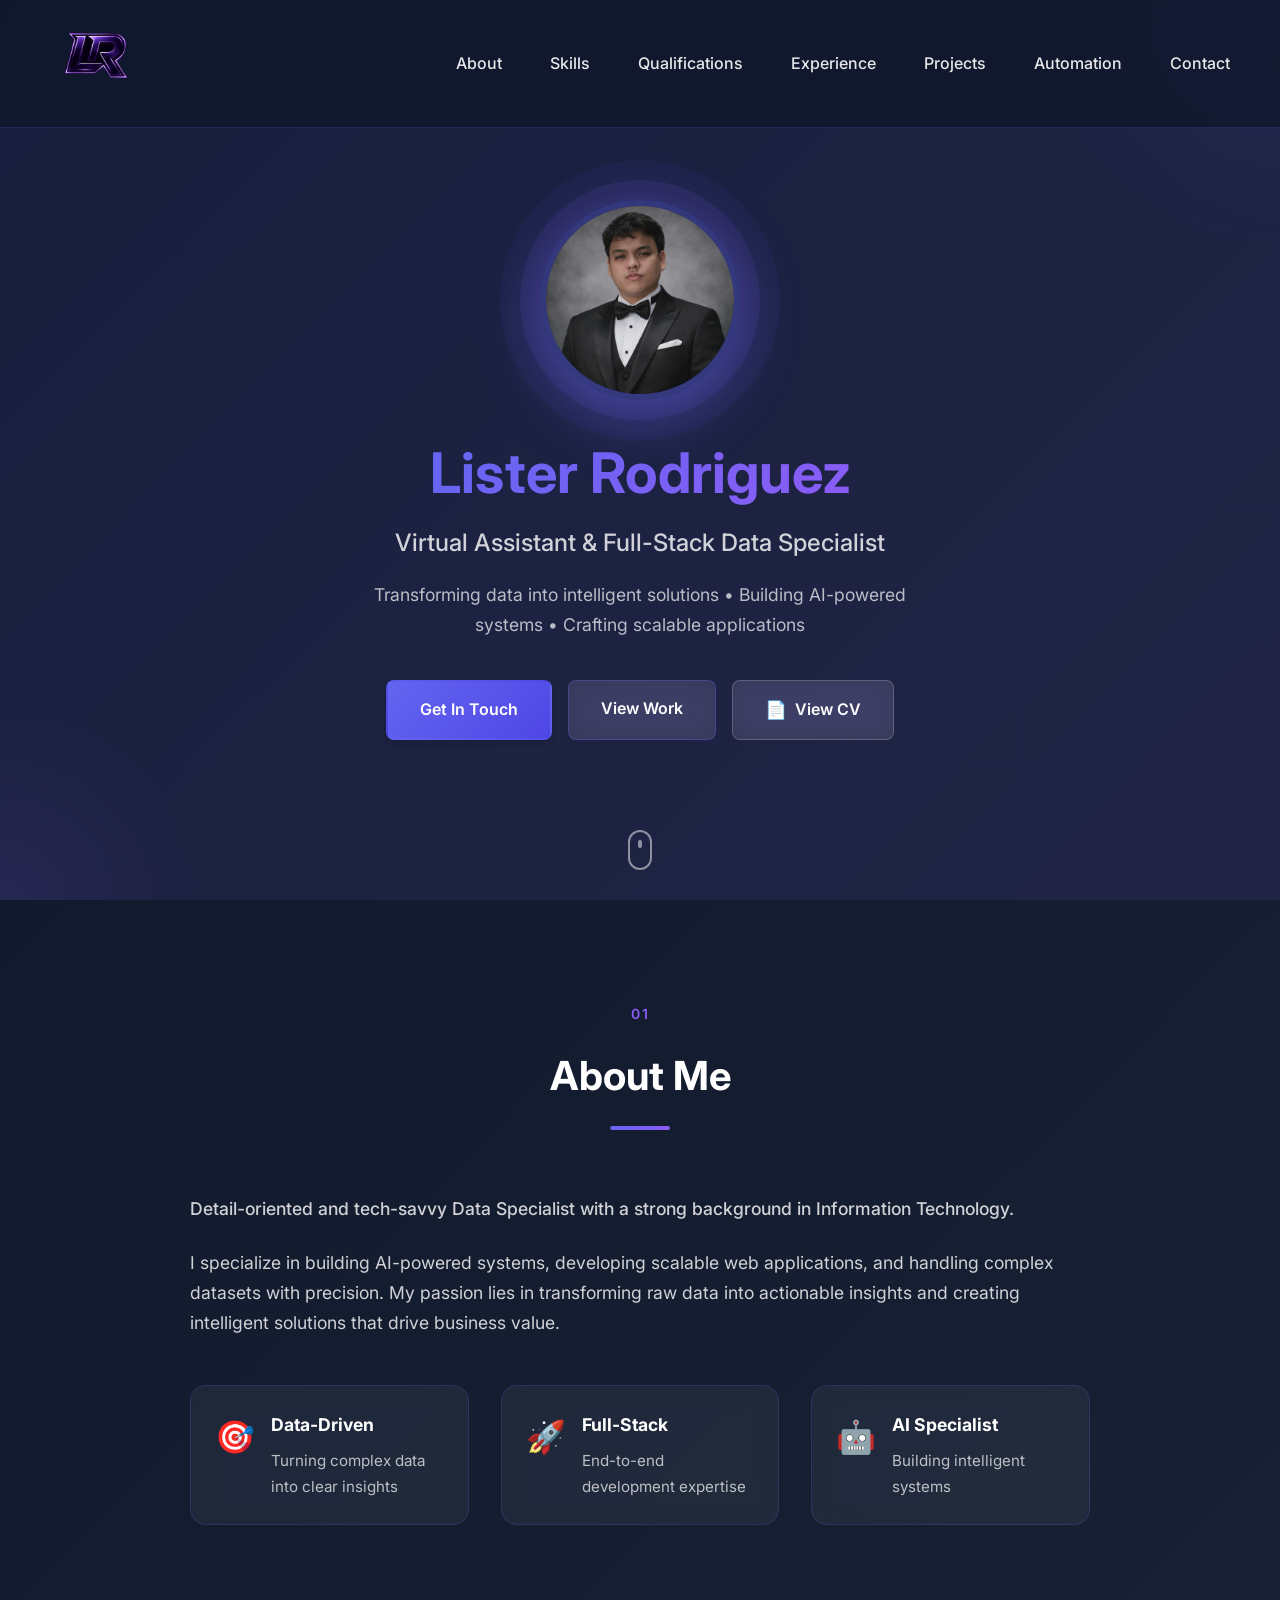
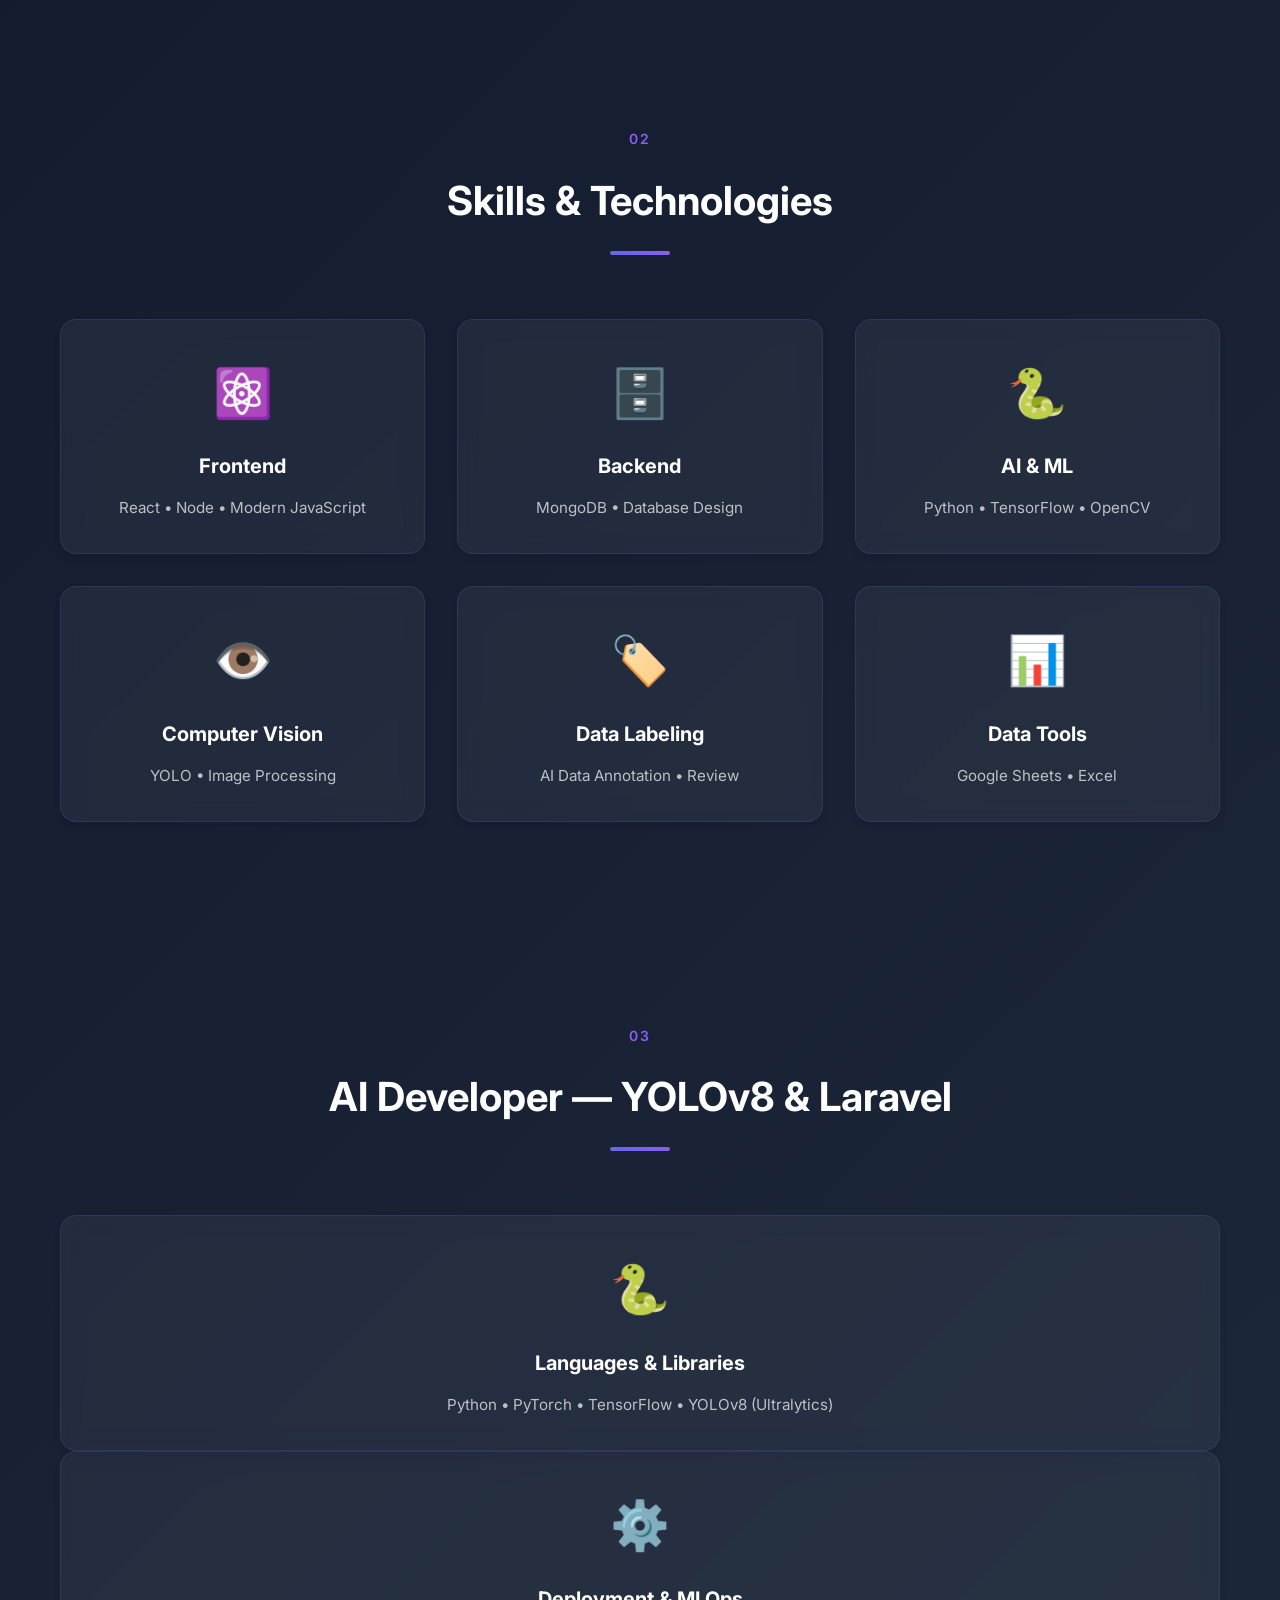
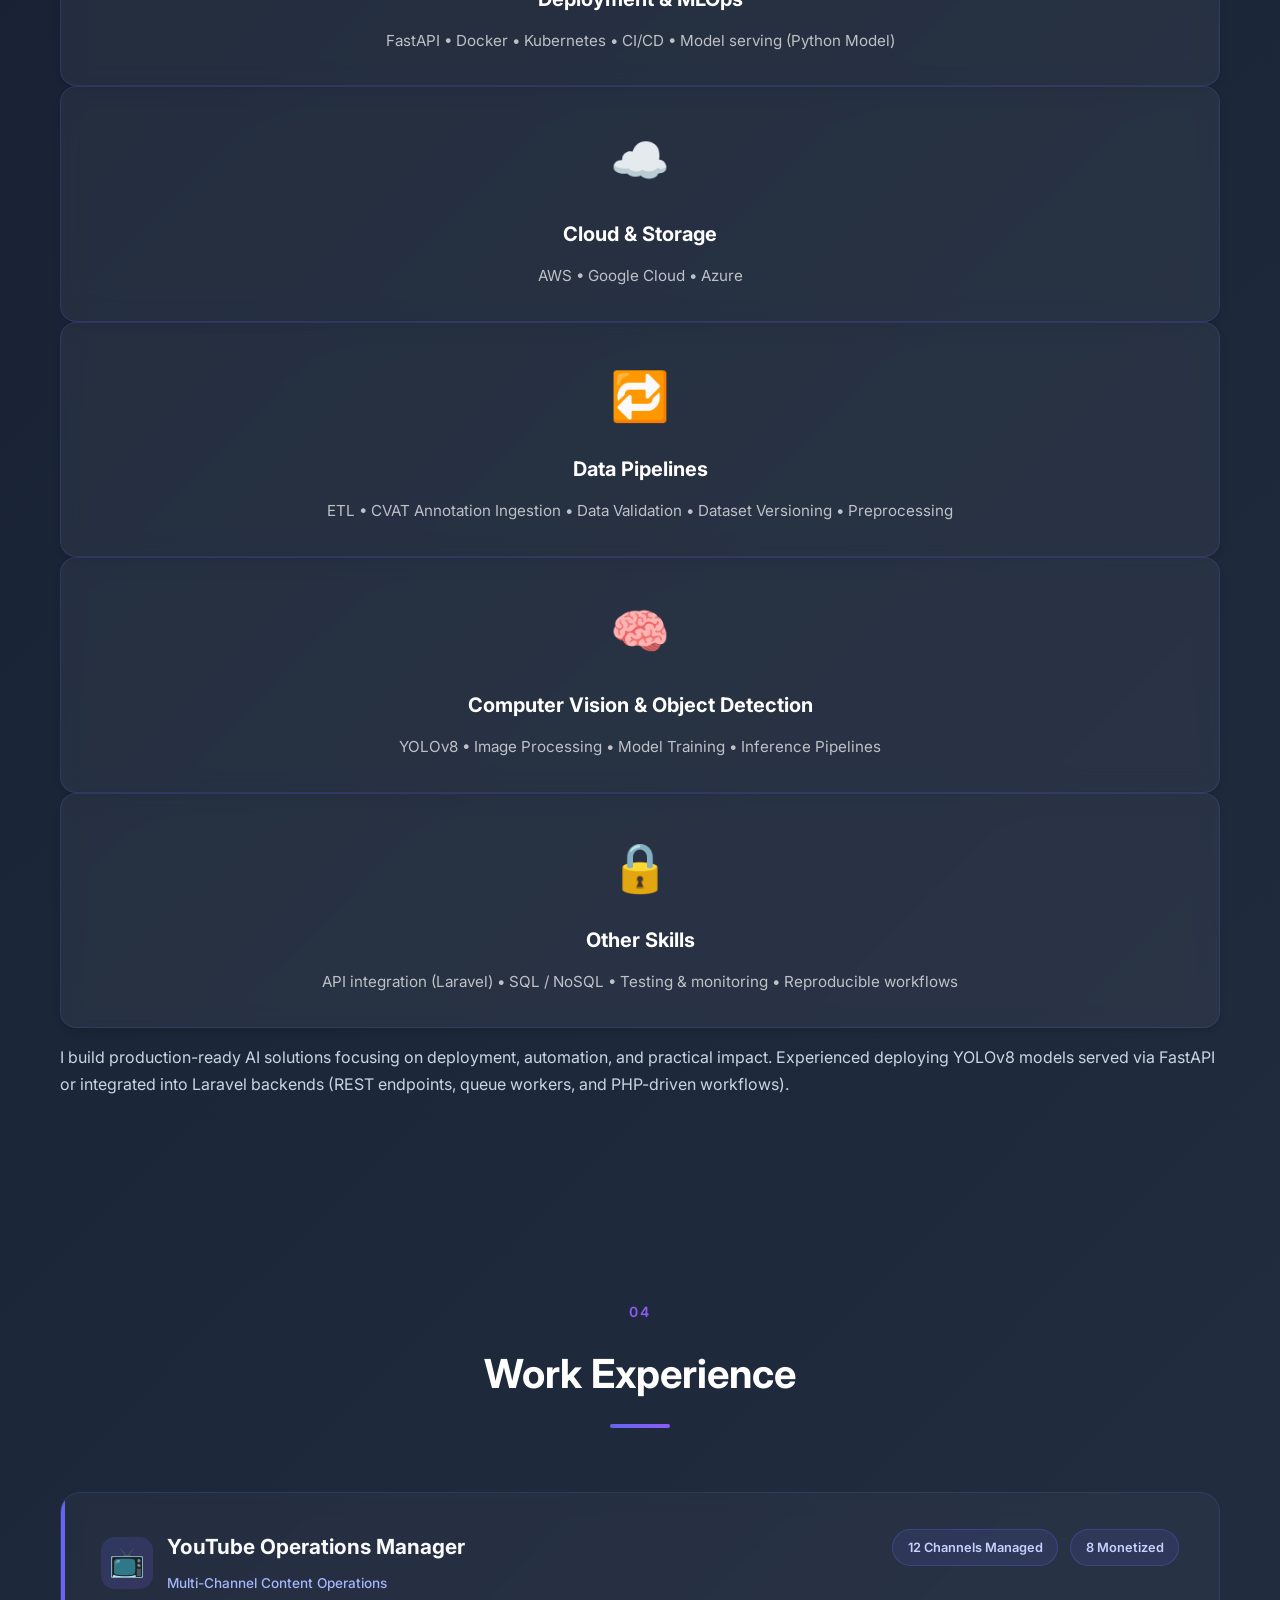
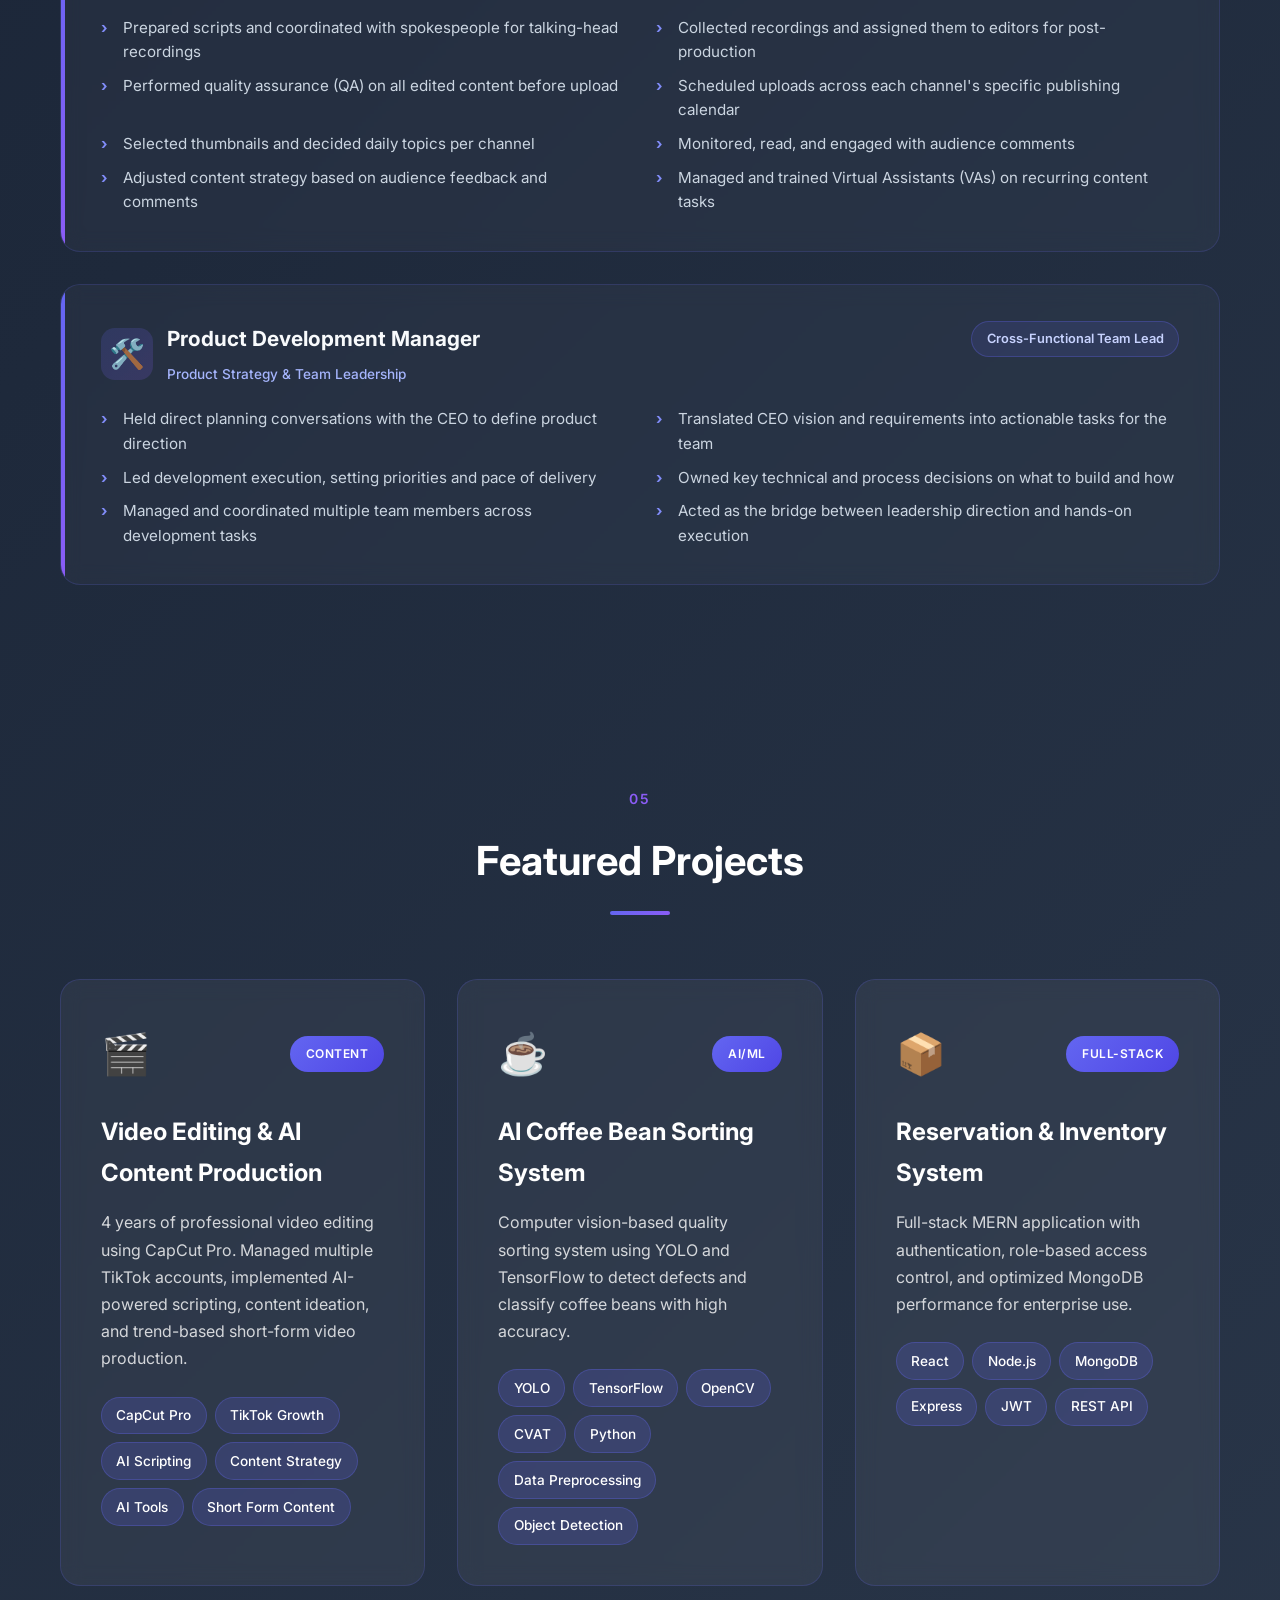
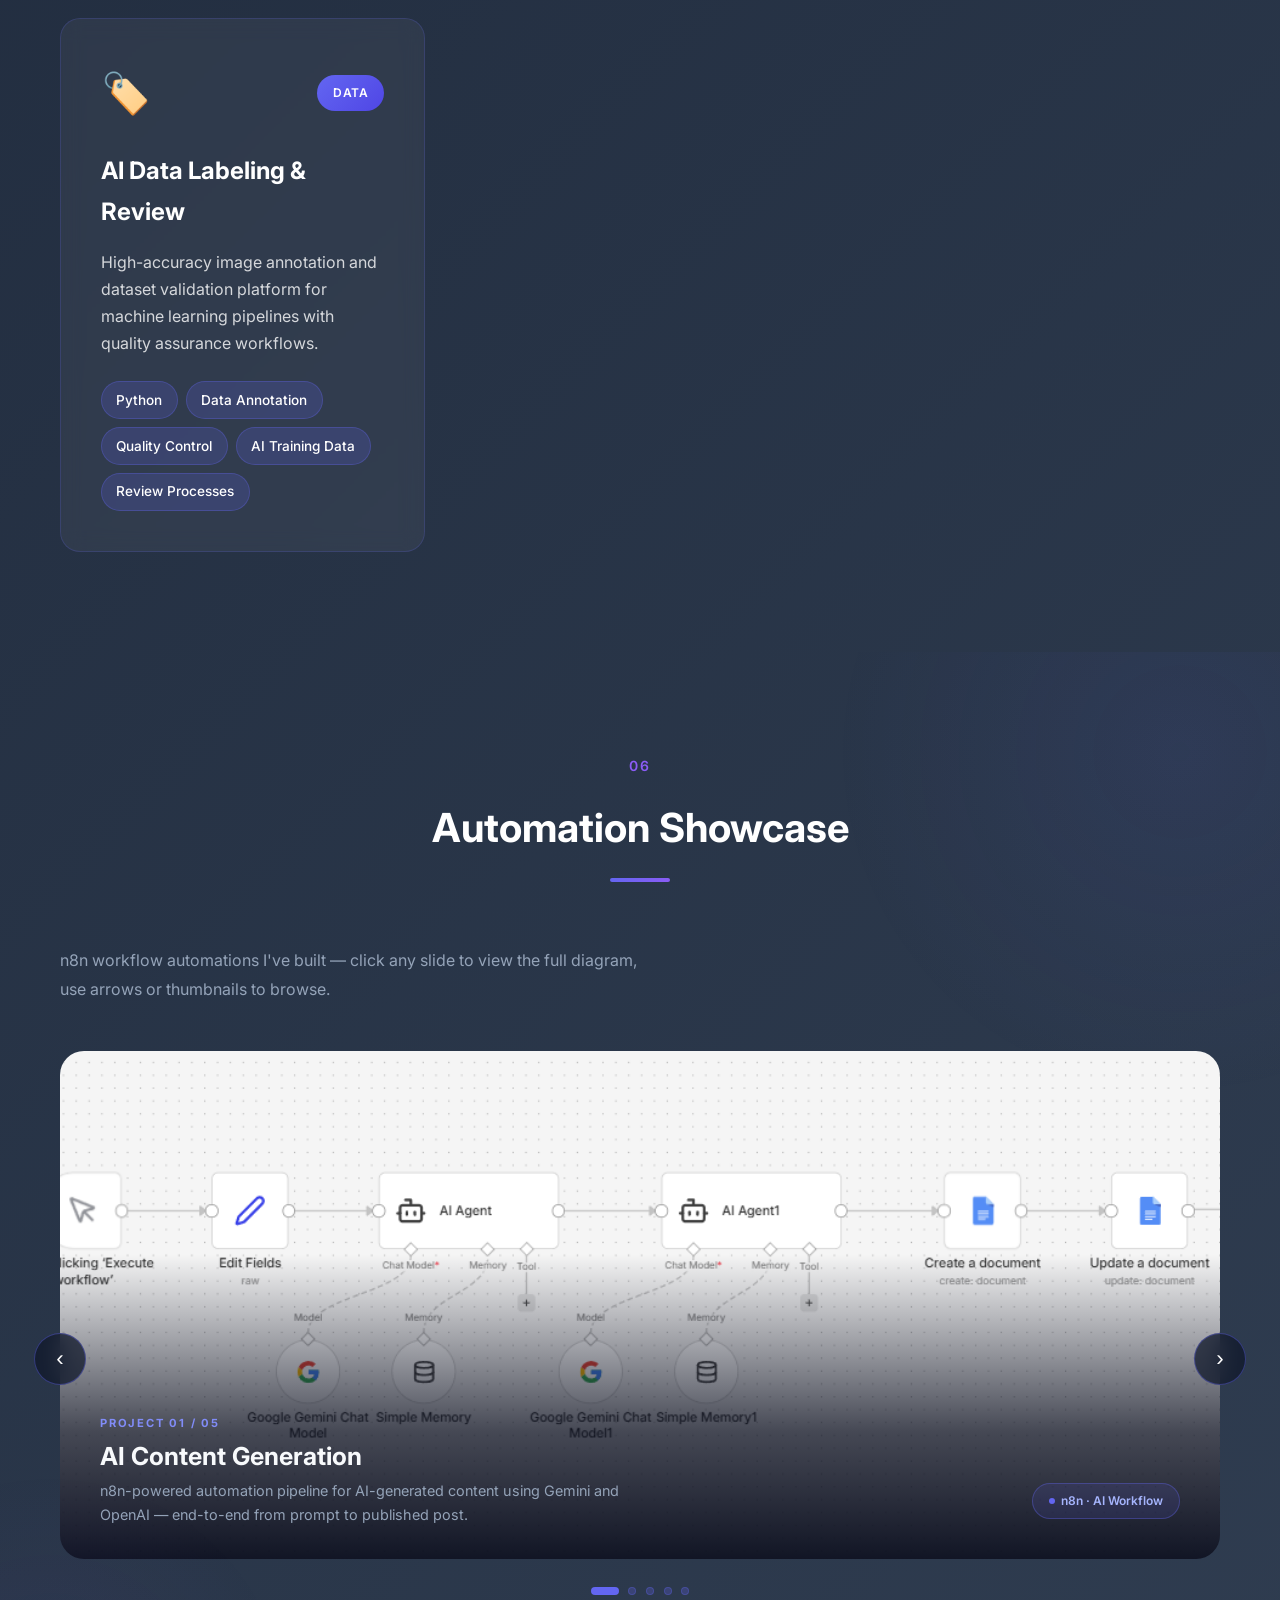
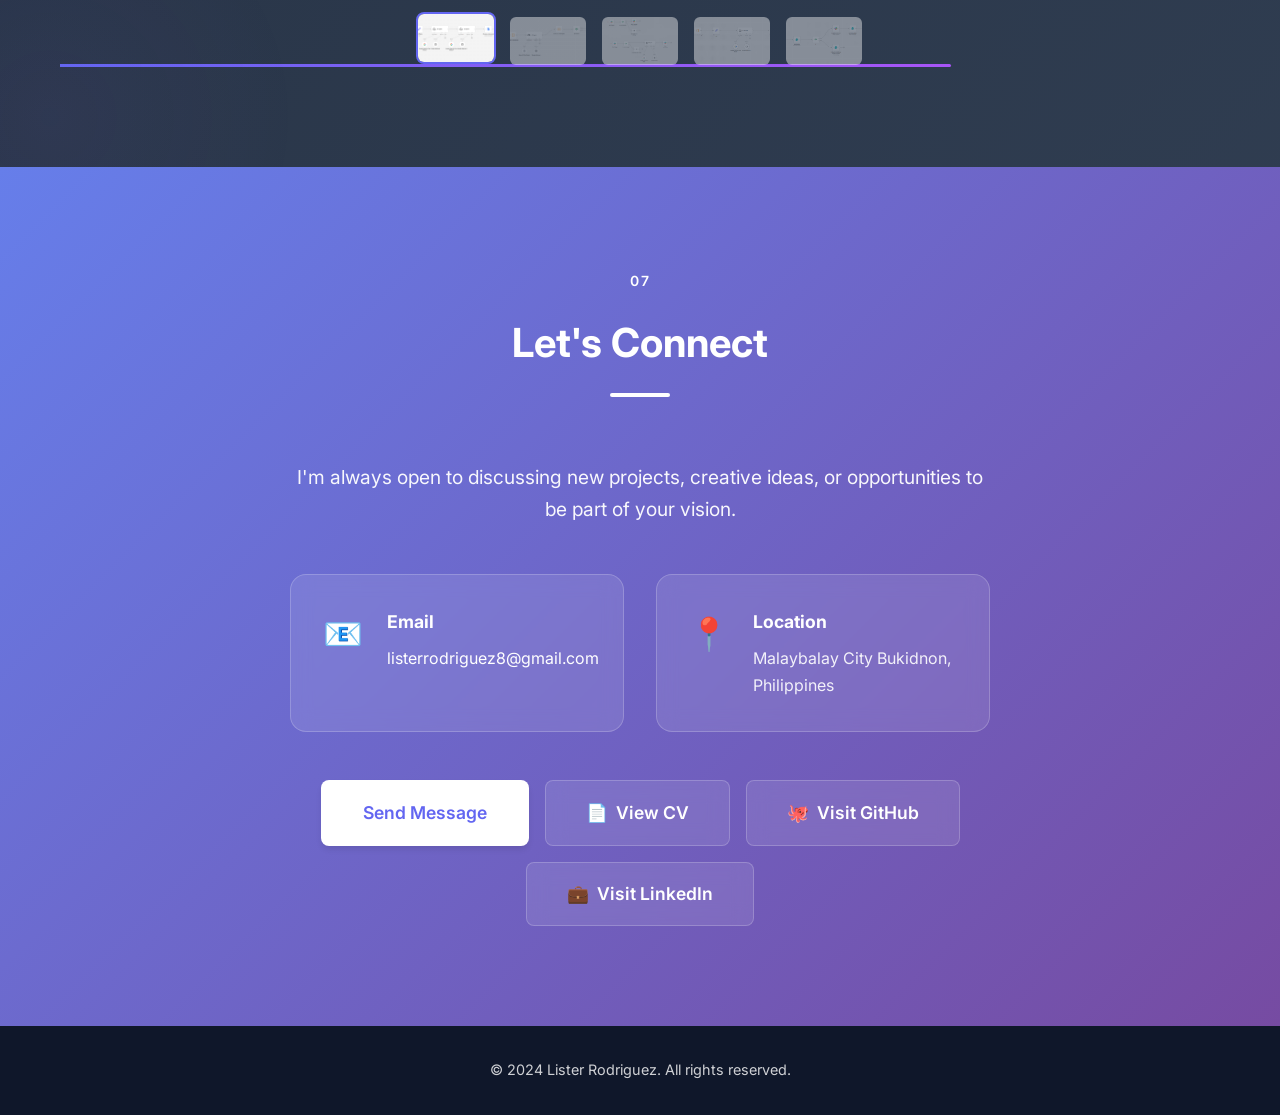
==== commit a49765ab: "Work Experience added" ====
--- a/index.html
+++ b/index.html
@@ -576,6 +576,110 @@
       .auto-lb-prev { left: -52px; }
       .auto-lb-next { right: -52px; }
     }
+
+    /* ═══════════════════════════════════════════════
+       EXPERIENCE SECTION
+    ═══════════════════════════════════════════════ */
+    .experience-timeline {
+      display: flex;
+      flex-direction: column;
+      gap: 2rem;
+      margin-top: 2.5rem;
+    }
+    .experience-card {
+      background: rgba(255,255,255,0.03);
+      border: 1px solid rgba(99,102,241,0.18);
+      border-radius: 20px;
+      padding: 2.25rem 2.5rem;
+      position: relative;
+      overflow: hidden;
+      transition: all 0.3s ease;
+    }
+    .experience-card:hover {
+      transform: translateY(-4px);
+      border-color: rgba(99,102,241,0.4);
+      box-shadow: 0 15px 40px rgba(99,102,241,0.15);
+    }
+    .experience-card::before {
+      content: '';
+      position: absolute;
+      top: 0; left: 0;
+      width: 4px; height: 100%;
+      background: linear-gradient(180deg, #6366f1, #8b5cf6);
+    }
+    .experience-head {
+      display: flex;
+      align-items: flex-start;
+      justify-content: space-between;
+      flex-wrap: wrap;
+      gap: 1rem;
+      margin-bottom: 1.25rem;
+    }
+    .experience-title-group {
+      display: flex;
+      align-items: center;
+      gap: 0.9rem;
+    }
+    .experience-icon {
+      font-size: 1.8rem;
+      width: 52px; height: 52px;
+      border-radius: 14px;
+      background: linear-gradient(135deg, rgba(99,102,241,0.18), rgba(139,92,246,0.18));
+      display: flex; align-items: center; justify-content: center;
+      flex-shrink: 0;
+    }
+    .experience-title-group h3 {
+      font-size: 1.3rem;
+      font-weight: 700;
+      color: #f8fafc;
+      margin: 0 0 0.25rem;
+    }
+    .experience-title-group span.experience-role-tag {
+      font-size: 0.85rem;
+      color: #a5b4fc;
+      font-weight: 500;
+    }
+    .experience-stats {
+      display: flex;
+      gap: 0.75rem;
+      flex-wrap: wrap;
+    }
+    .experience-stat {
+      background: rgba(99,102,241,0.12);
+      border: 1px solid rgba(99,102,241,0.3);
+      color: #c7d2fe;
+      font-size: 0.8rem;
+      font-weight: 600;
+      padding: 0.4rem 0.9rem;
+      border-radius: 50px;
+      white-space: nowrap;
+    }
+    .experience-list {
+      list-style: none;
+      padding: 0;
+      margin: 0;
+      display: grid;
+      grid-template-columns: repeat(2, 1fr);
+      gap: 0.6rem 2rem;
+    }
+    .experience-list li {
+      color: #cbd5e1;
+      font-size: 0.95rem;
+      line-height: 1.6;
+      padding-left: 1.35rem;
+      position: relative;
+    }
+    .experience-list li::before {
+      content: '›';
+      position: absolute;
+      left: 0;
+      color: #818cf8;
+      font-weight: 700;
+    }
+    @media (max-width: 768px) {
+      .experience-card { padding: 1.75rem 1.5rem; }
+      .experience-list { grid-template-columns: 1fr; }
+    }
   </style>
 </head>
 <body>
@@ -591,6 +695,7 @@
         <a href="#about">About</a>
         <a href="#skills">Skills</a>
         <a href="#qualifications">Qualifications</a>
+        <a href="#experience">Experience</a>
         <a href="#projects">Projects</a>
         <a href="#automation">Automation</a>
         <a href="#contact">Contact</a>
@@ -761,11 +866,77 @@
     </div>
   </section>
 
+  <!-- EXPERIENCE -->
+  <section id="experience" class="section experience-section">
+    <div class="container">
+      <div class="section-header">
+        <span class="section-number">04</span>
+        <h2 class="section-title">Work Experience</h2>
+        <div class="title-underline"></div>
+      </div>
+
+      <div class="experience-timeline">
+
+        <!-- YouTube Operations Manager -->
+        <div class="experience-card">
+          <div class="experience-head">
+            <div class="experience-title-group">
+              <div class="experience-icon">📺</div>
+              <div>
+                <h3>YouTube Operations Manager</h3>
+                <span class="experience-role-tag">Multi-Channel Content Operations</span>
+              </div>
+            </div>
+            <div class="experience-stats">
+              <span class="experience-stat">12 Channels Managed</span>
+              <span class="experience-stat">8 Monetized</span>
+            </div>
+          </div>
+          <ul class="experience-list">
+            <li>Prepared scripts and coordinated with spokespeople for talking-head recordings</li>
+            <li>Collected recordings and assigned them to editors for post-production</li>
+            <li>Performed quality assurance (QA) on all edited content before upload</li>
+            <li>Scheduled uploads across each channel's specific publishing calendar</li>
+            <li>Selected thumbnails and decided daily topics per channel</li>
+            <li>Monitored, read, and engaged with audience comments</li>
+            <li>Adjusted content strategy based on audience feedback and comments</li>
+            <li>Managed and trained Virtual Assistants (VAs) on recurring content tasks</li>
+          </ul>
+        </div>
+
+        <!-- Product Development Manager -->
+        <div class="experience-card">
+          <div class="experience-head">
+            <div class="experience-title-group">
+              <div class="experience-icon">🛠️</div>
+              <div>
+                <h3>Product Development Manager</h3>
+                <span class="experience-role-tag">Product Strategy & Team Leadership</span>
+              </div>
+            </div>
+            <div class="experience-stats">
+              <span class="experience-stat">Cross-Functional Team Lead</span>
+            </div>
+          </div>
+          <ul class="experience-list">
+            <li>Held direct planning conversations with the CEO to define product direction</li>
+            <li>Translated CEO vision and requirements into actionable tasks for the team</li>
+            <li>Led development execution, setting priorities and pace of delivery</li>
+            <li>Owned key technical and process decisions on what to build and how</li>
+            <li>Managed and coordinated multiple team members across development tasks</li>
+            <li>Acted as the bridge between leadership direction and hands-on execution</li>
+          </ul>
+        </div>
+
+      </div>
+    </div>
+  </section>
+
   <!-- PROJECTS -->
   <section id="projects" class="section projects-section">
     <div class="container">
       <div class="section-header">
-        <span class="section-number">04</span>
+        <span class="section-number">05</span>
         <h2 class="section-title">Featured Projects</h2>
         <div class="title-underline"></div>
       </div>
@@ -839,7 +1010,7 @@
   <section id="automation" class="section automation-section">
     <div class="container">
       <div class="section-header">
-        <span class="section-number">05</span>
+        <span class="section-number">06</span>
         <h2 class="section-title">Automation Showcase</h2>
         <div class="title-underline"></div>
       </div>
@@ -970,7 +1141,7 @@
   <section id="contact" class="section contact-section">
     <div class="container">
       <div class="section-header">
-        <span class="section-number">06</span>
+        <span class="section-number">07</span>
         <h2 class="section-title">Let's Connect</h2>
         <div class="title-underline"></div>
       </div>
--- a/style.css
+++ b/style.css
@@ -592,6 +592,128 @@
   font-size: 0.95rem;
 }
 
+/* EXPERIENCE SECTION */
+.experience-section {
+  background: transparent;
+}
+
+.experience-timeline {
+  display: flex;
+  flex-direction: column;
+  gap: 2rem;
+  margin-top: 2.5rem;
+}
+
+.experience-card {
+  background: rgba(255, 255, 255, 0.05);
+  backdrop-filter: blur(10px);
+  border: 1px solid rgba(99, 102, 241, 0.2);
+  border-radius: 20px;
+  padding: 2.25rem 2.5rem;
+  position: relative;
+  overflow: hidden;
+  transition: all 0.3s ease;
+}
+
+.experience-card:hover {
+  transform: translateY(-8px);
+  box-shadow: 0 20px 40px rgba(99, 102, 241, 0.3);
+  border-color: rgba(99, 102, 241, 0.4);
+  background: rgba(255, 255, 255, 0.08);
+}
+
+.experience-card::before {
+  content: '';
+  position: absolute;
+  top: 0;
+  left: 0;
+  width: 4px;
+  height: 100%;
+  background: linear-gradient(180deg, var(--primary-color), var(--secondary-color));
+}
+
+.experience-head {
+  display: flex;
+  align-items: flex-start;
+  justify-content: space-between;
+  flex-wrap: wrap;
+  gap: 1rem;
+  margin-bottom: 1.25rem;
+}
+
+.experience-title-group {
+  display: flex;
+  align-items: center;
+  gap: 0.9rem;
+}
+
+.experience-icon {
+  font-size: 1.8rem;
+  width: 52px;
+  height: 52px;
+  border-radius: 14px;
+  background: linear-gradient(135deg, rgba(99, 102, 241, 0.18), rgba(139, 92, 246, 0.18));
+  display: flex;
+  align-items: center;
+  justify-content: center;
+  flex-shrink: 0;
+}
+
+.experience-title-group h3 {
+  font-size: 1.3rem;
+  font-weight: 700;
+  color: white;
+  margin: 0 0 0.25rem;
+}
+
+.experience-title-group span.experience-role-tag {
+  font-size: 0.85rem;
+  color: #a5b4fc;
+  font-weight: 500;
+}
+
+.experience-stats {
+  display: flex;
+  gap: 0.75rem;
+  flex-wrap: wrap;
+}
+
+.experience-stat {
+  background: rgba(99, 102, 241, 0.2);
+  border: 1px solid rgba(99, 102, 241, 0.3);
+  color: white;
+  font-size: 0.8rem;
+  font-weight: 600;
+  padding: 0.4rem 0.9rem;
+  border-radius: 50px;
+  white-space: nowrap;
+}
+
+.experience-list {
+  list-style: none;
+  padding: 0;
+  margin: 0;
+  display: grid;
+  grid-template-columns: repeat(2, 1fr);
+  gap: 0.6rem 2rem;
+}
+
+.experience-list li {
+  color: rgba(255, 255, 255, 0.8);
+  font-size: 0.95rem;
+  line-height: 1.6;
+  padding-left: 1.35rem;
+  position: relative;
+}
+
+.experience-list li::before {
+  content: '›';
+  position: absolute;
+  left: 0;
+  color: #818cf8;
+  font-weight: 700;
+}
+
 /* PROJECTS SECTION */
 .projects-section {
   background: transparent;
@@ -845,6 +967,14 @@
     grid-template-columns: 1fr;
   }
 
+  .experience-card {
+    padding: 1.75rem 1.5rem;
+  }
+
+  .experience-list {
+    grid-template-columns: 1fr;
+  }
+
   .hero-buttons {
     flex-direction: column;
     align-items: stretch;
@@ -872,4 +1002,4 @@
   .section-title {
     font-size: 1.75rem;
   }
-}
+}
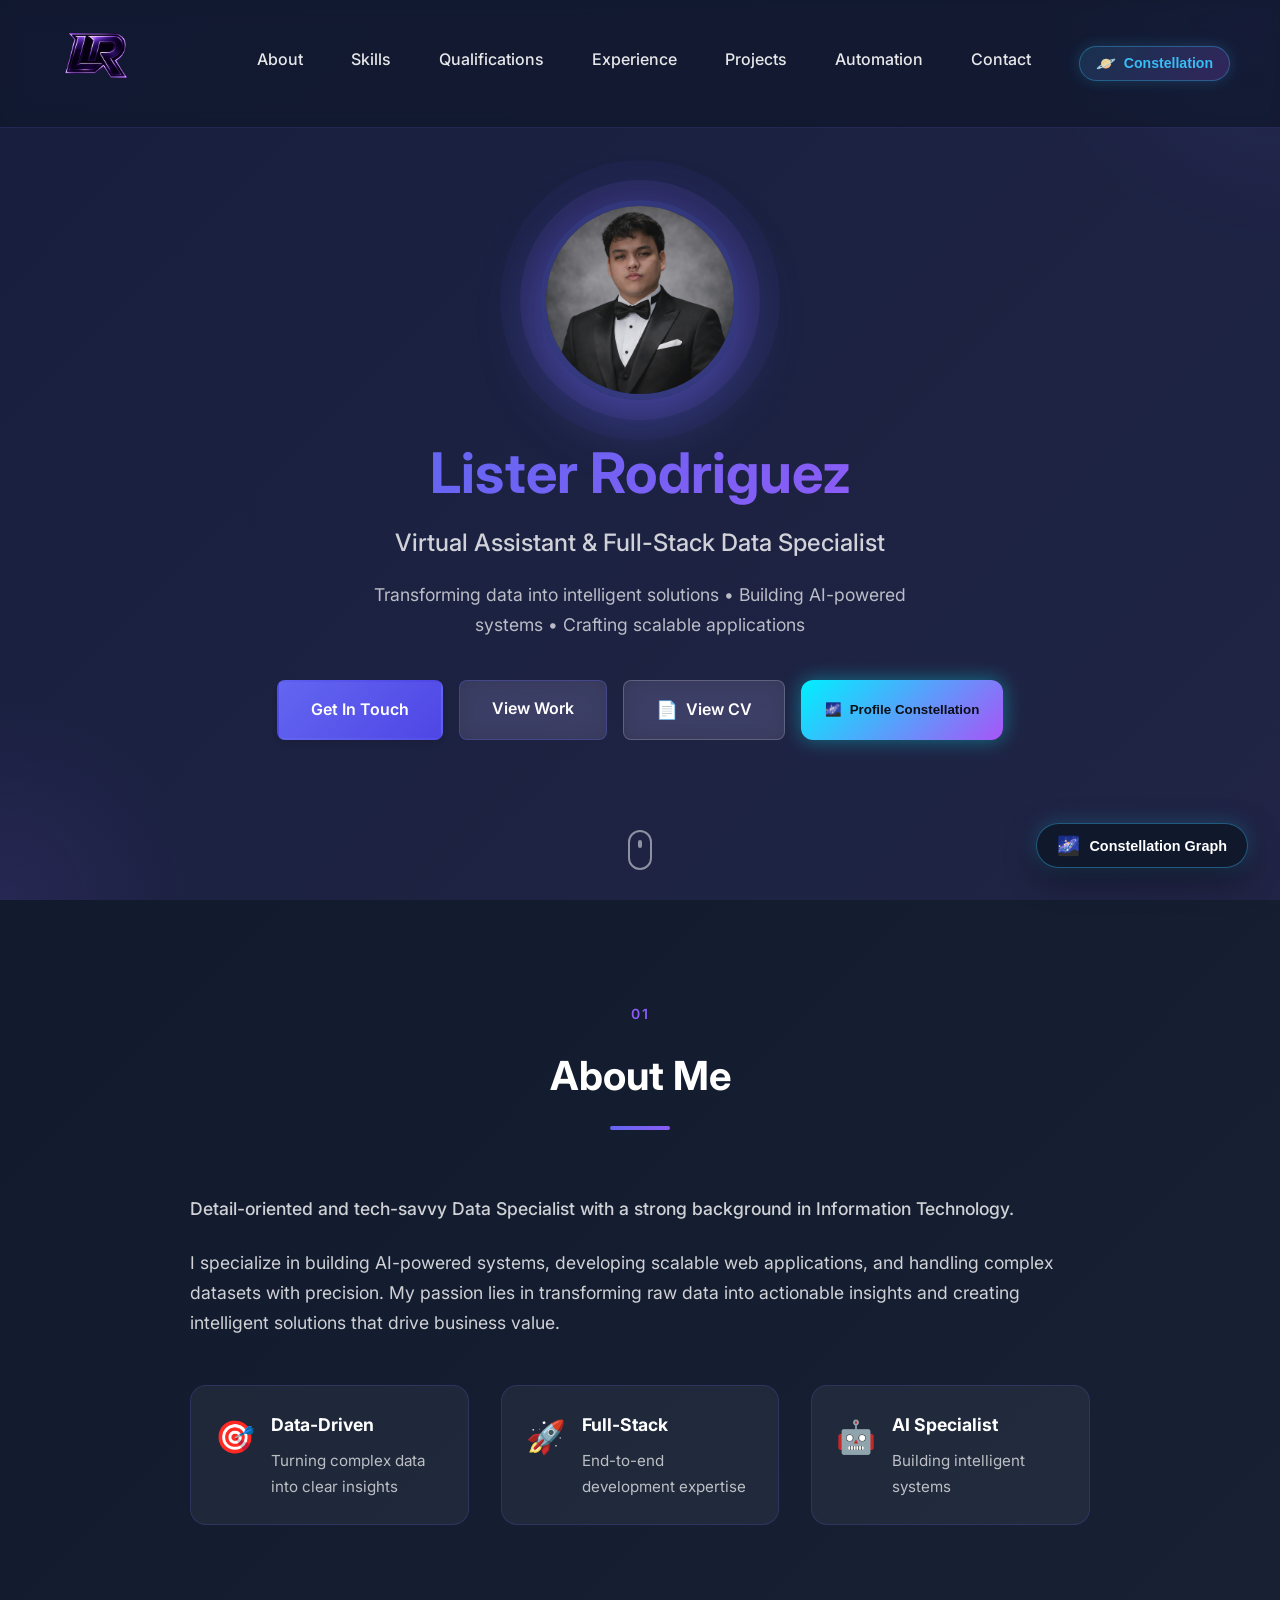
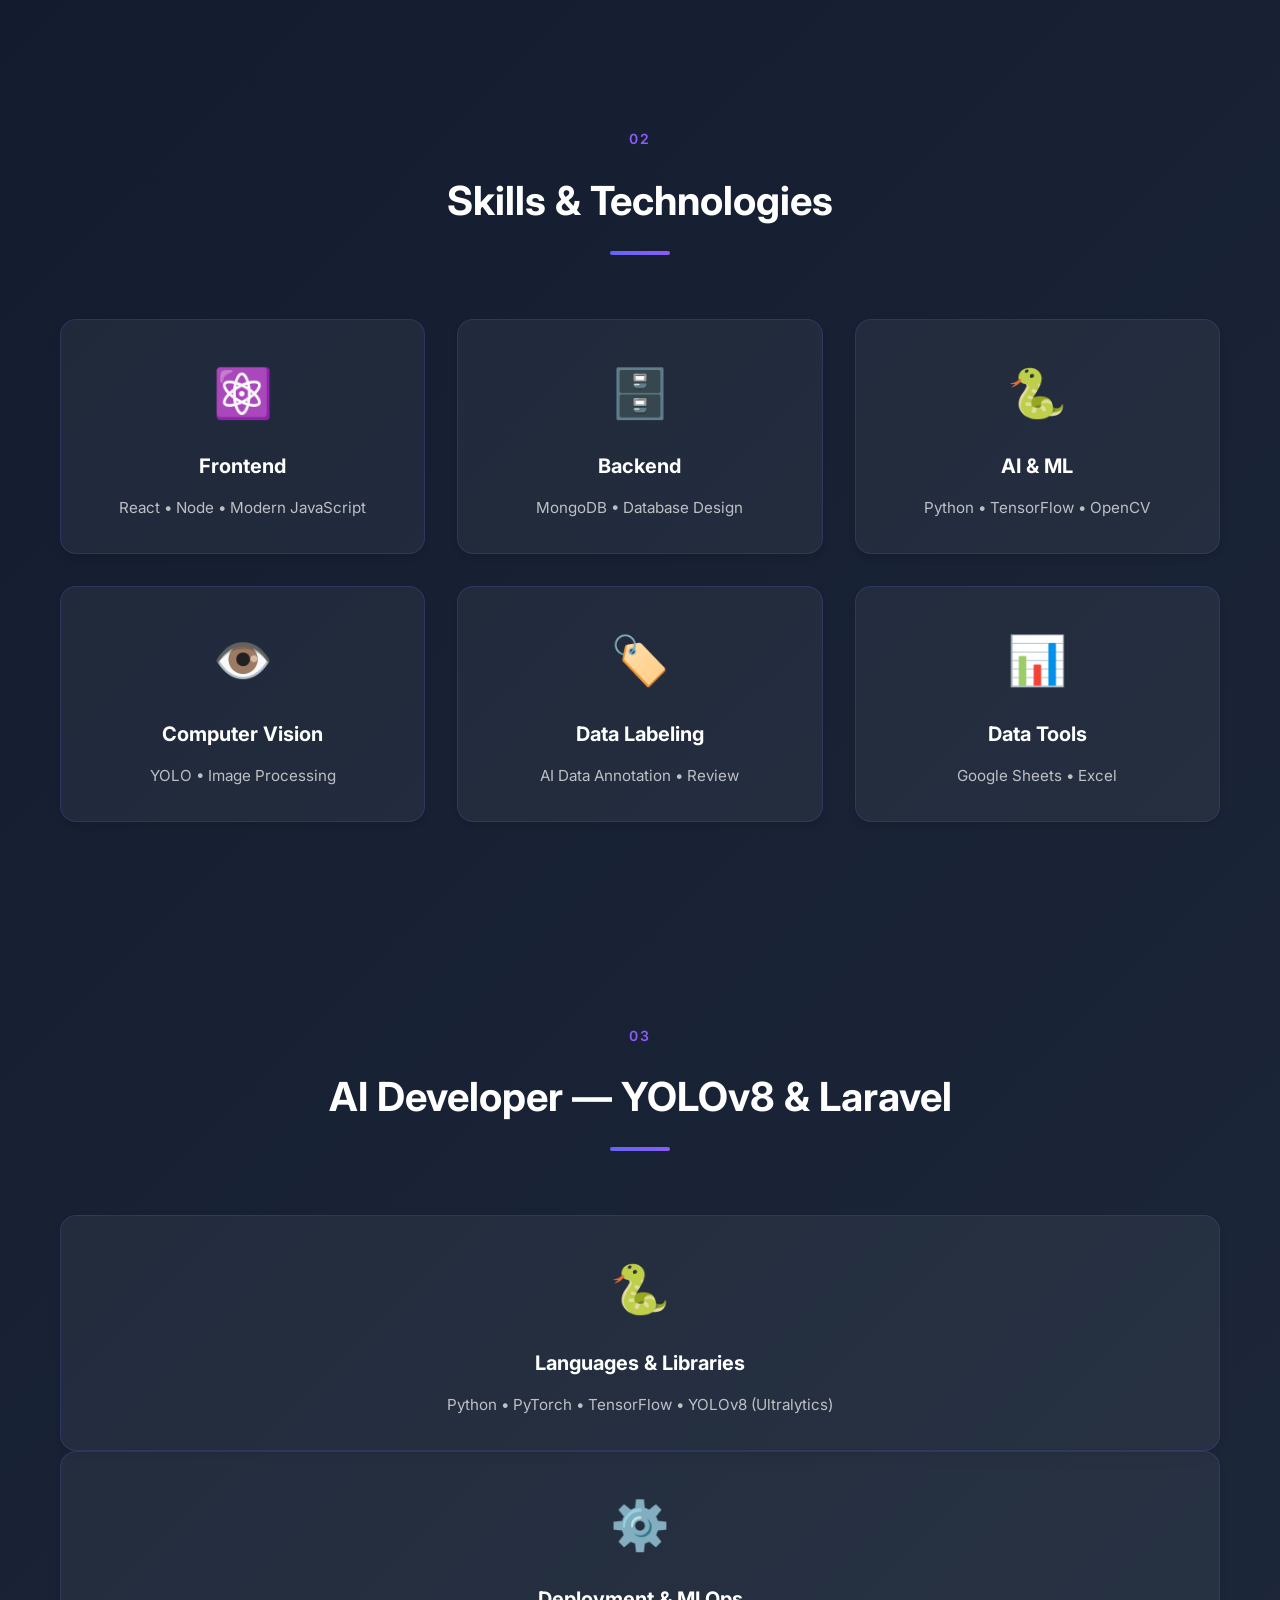
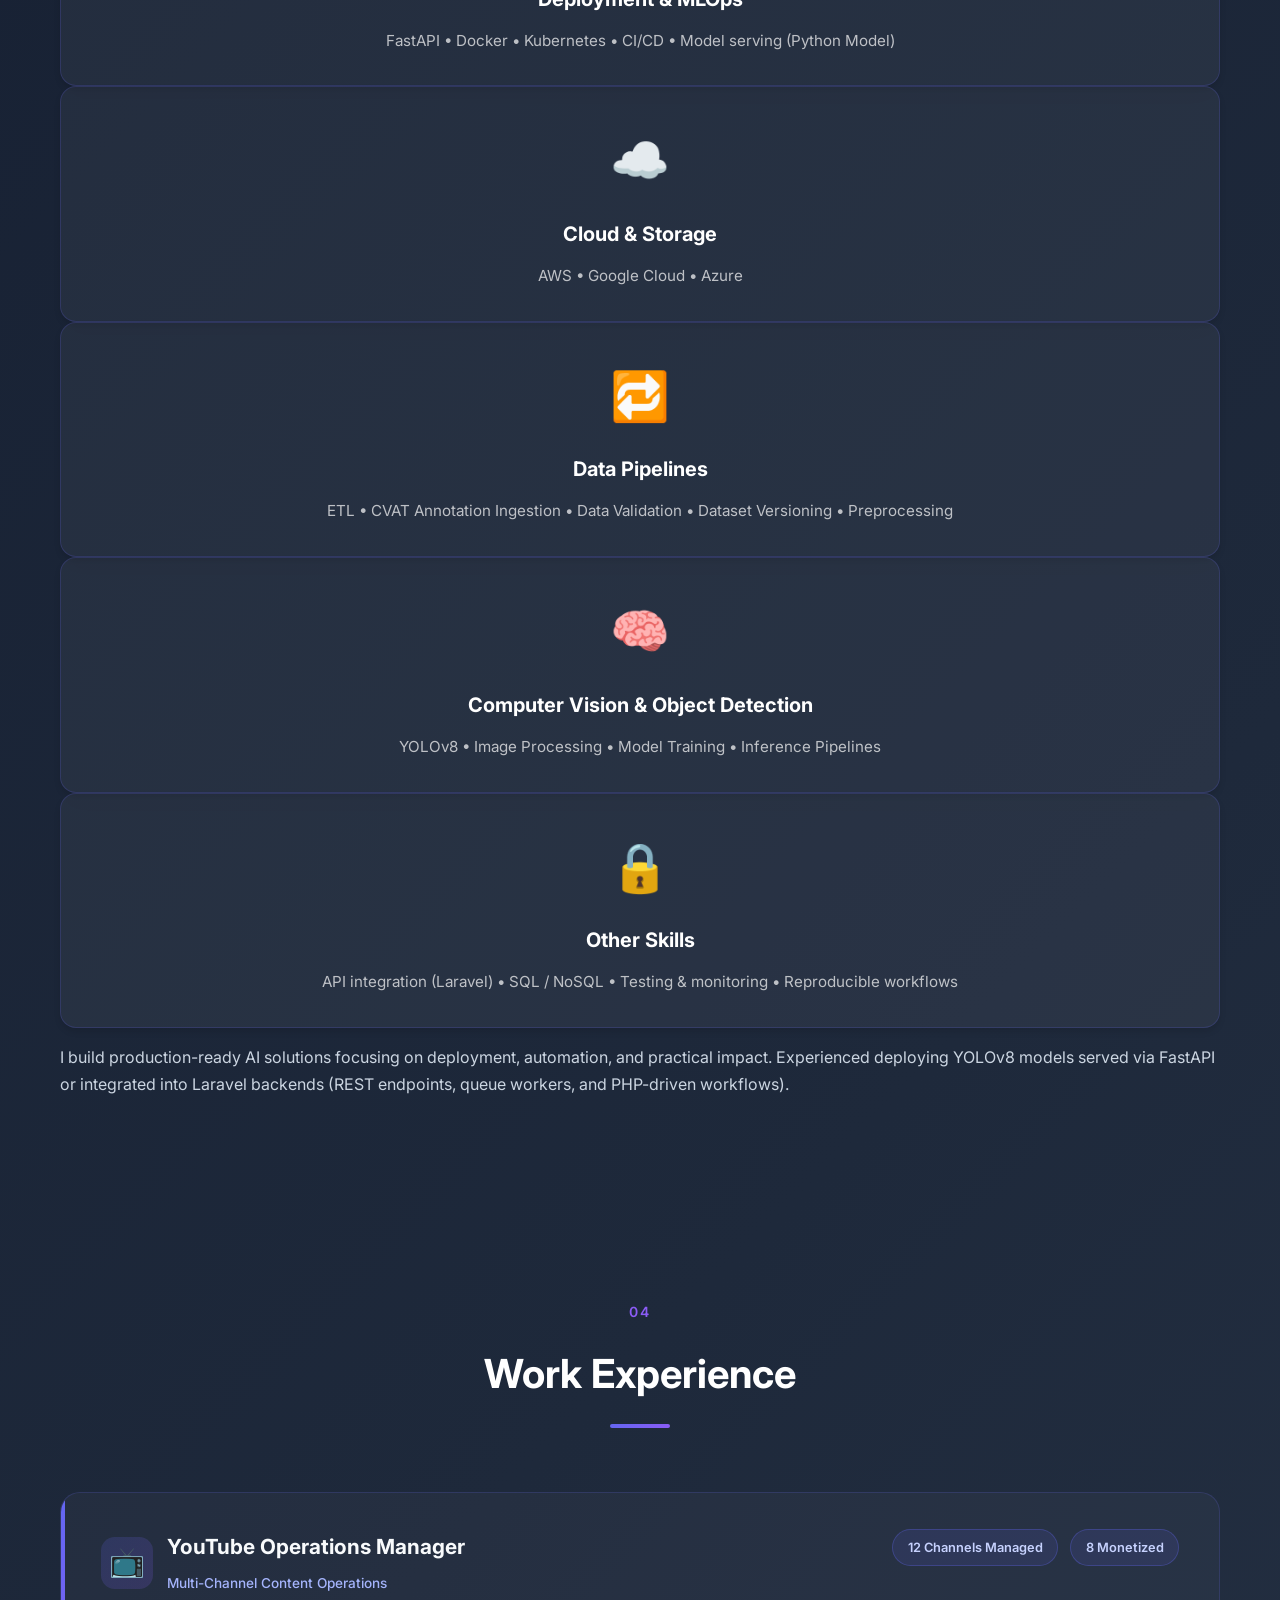
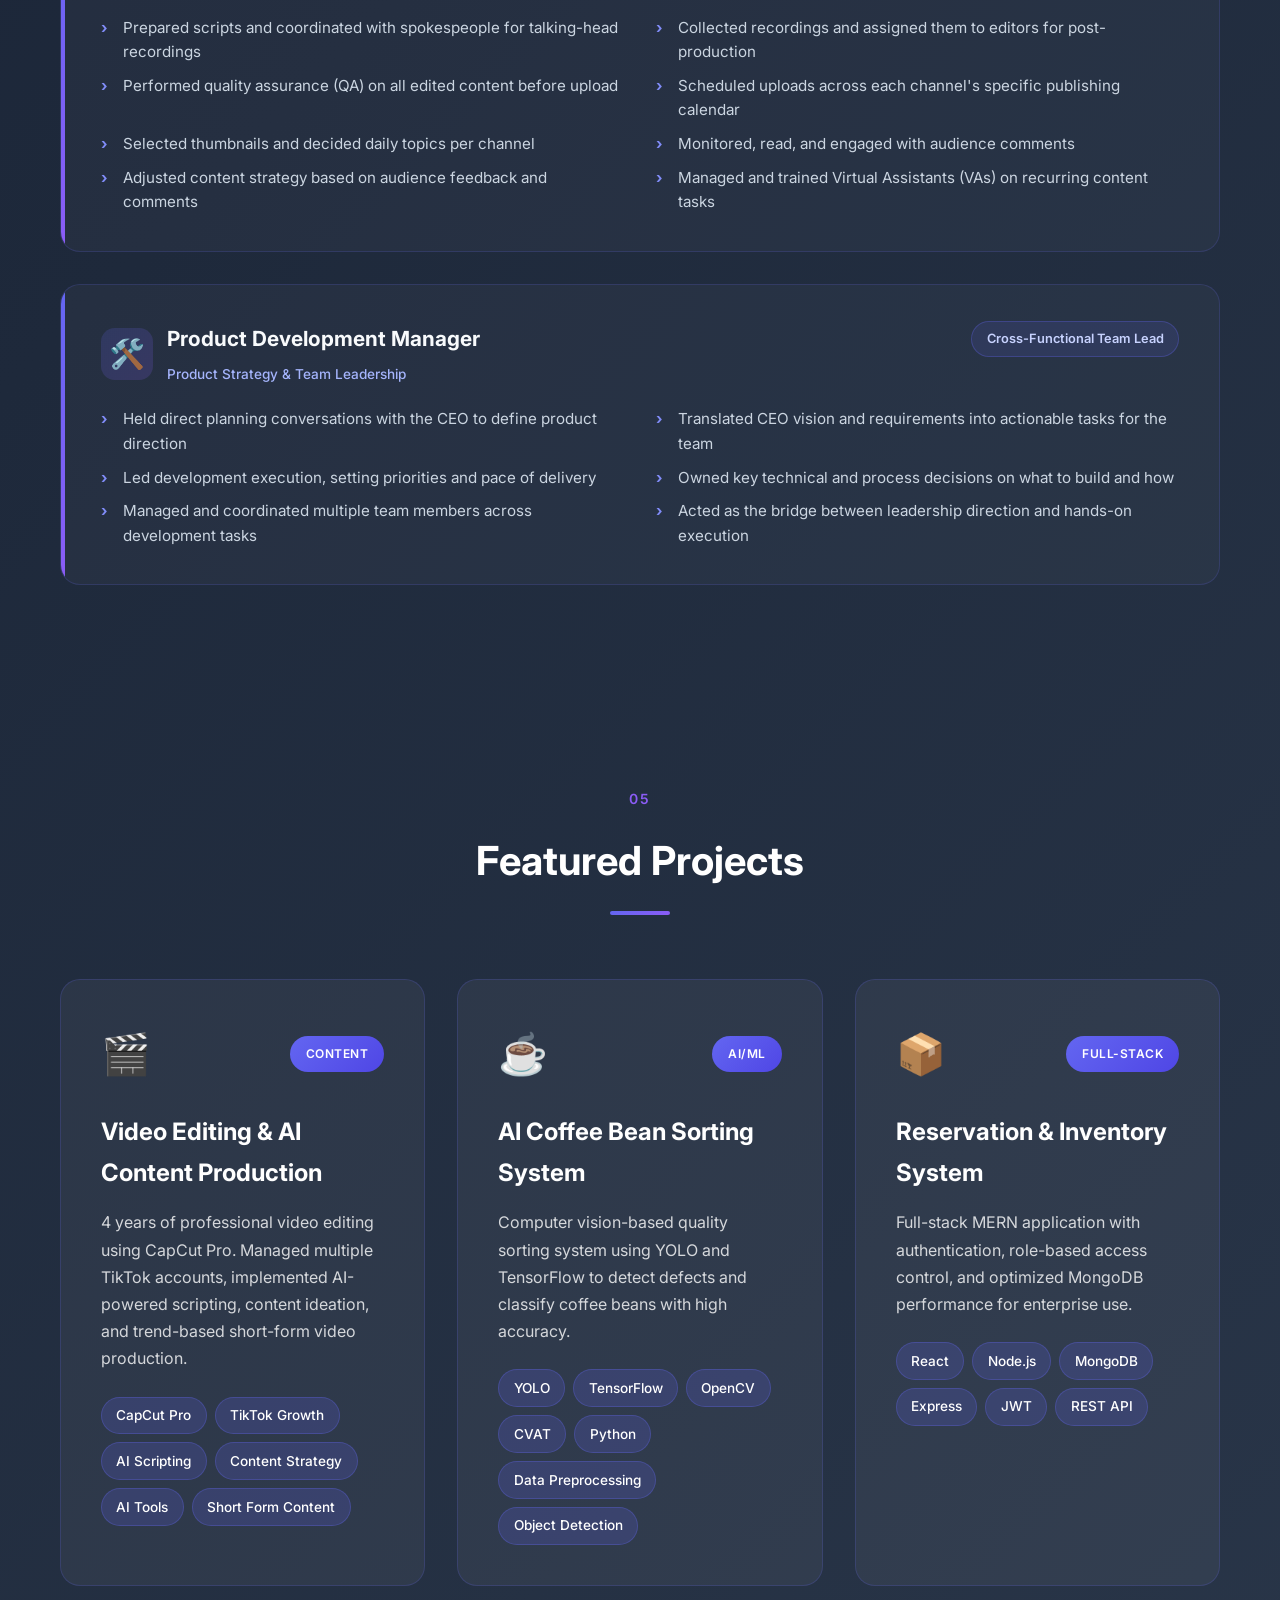
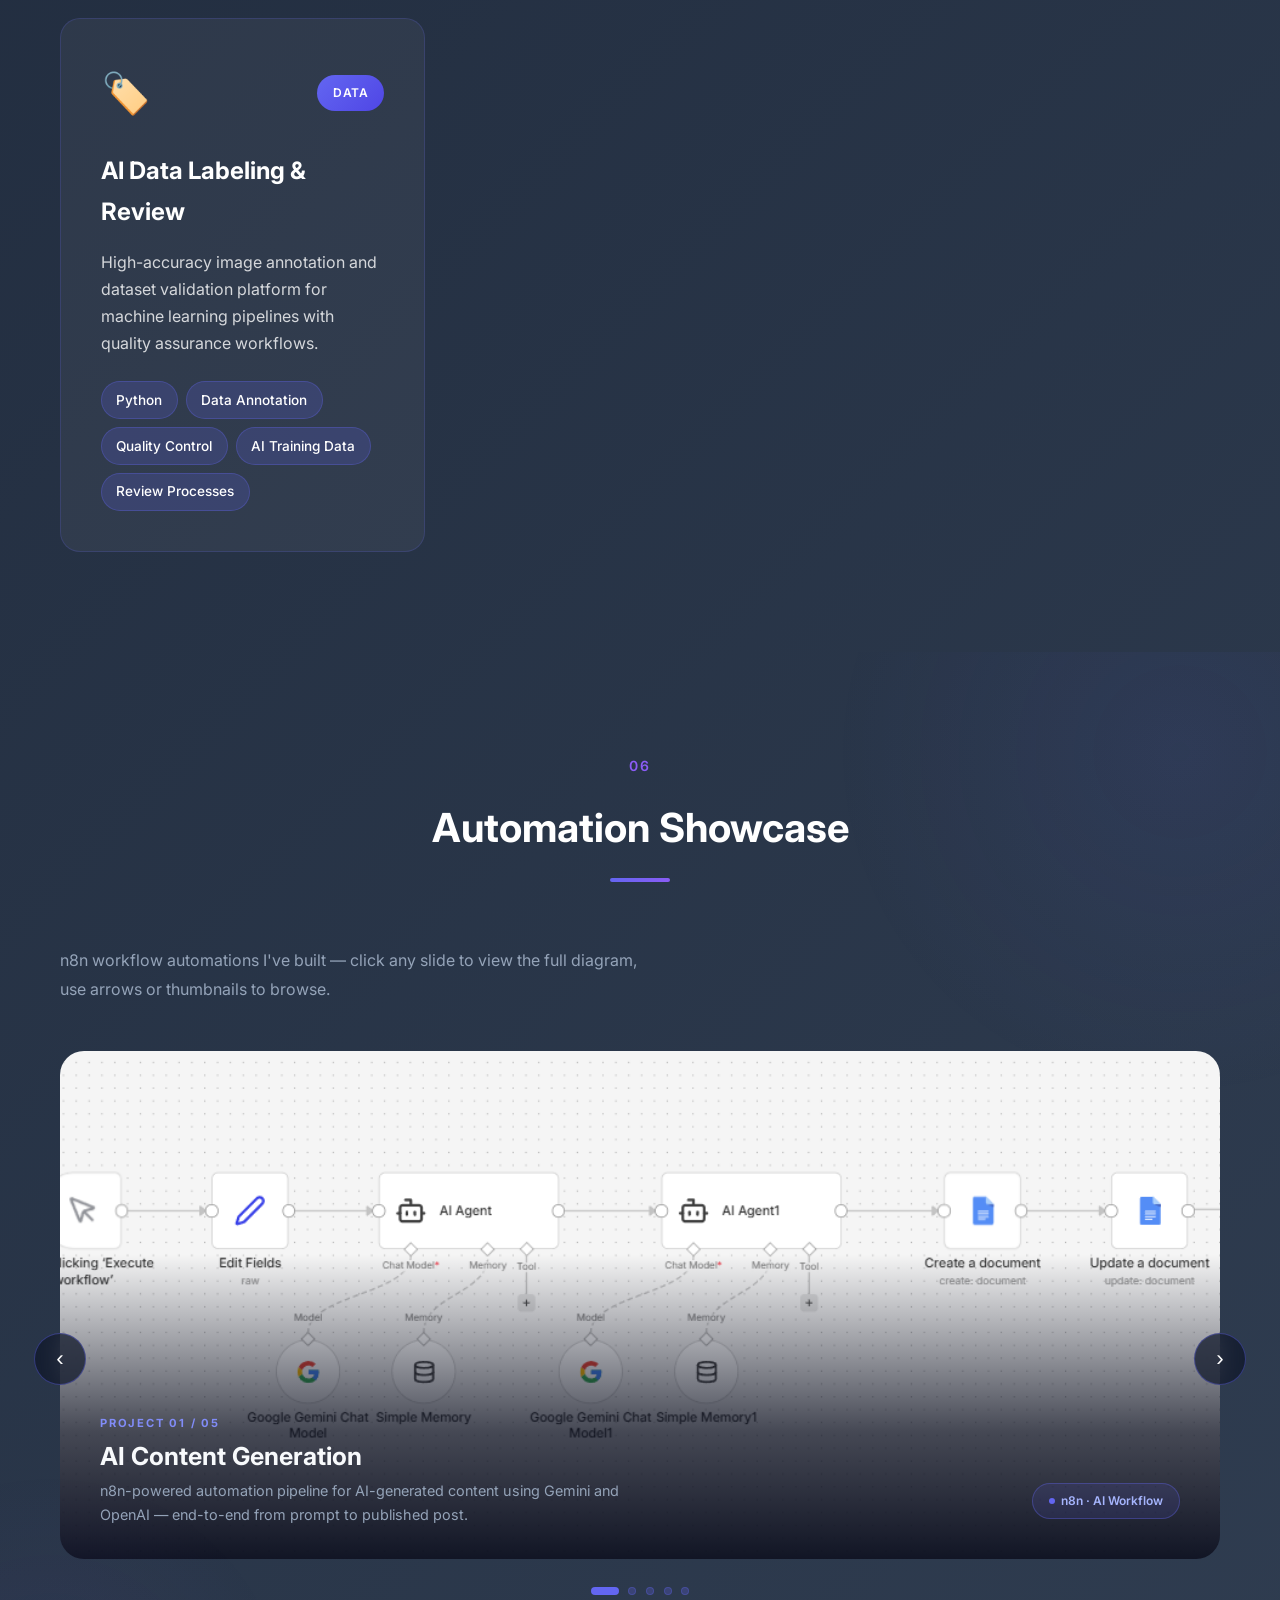
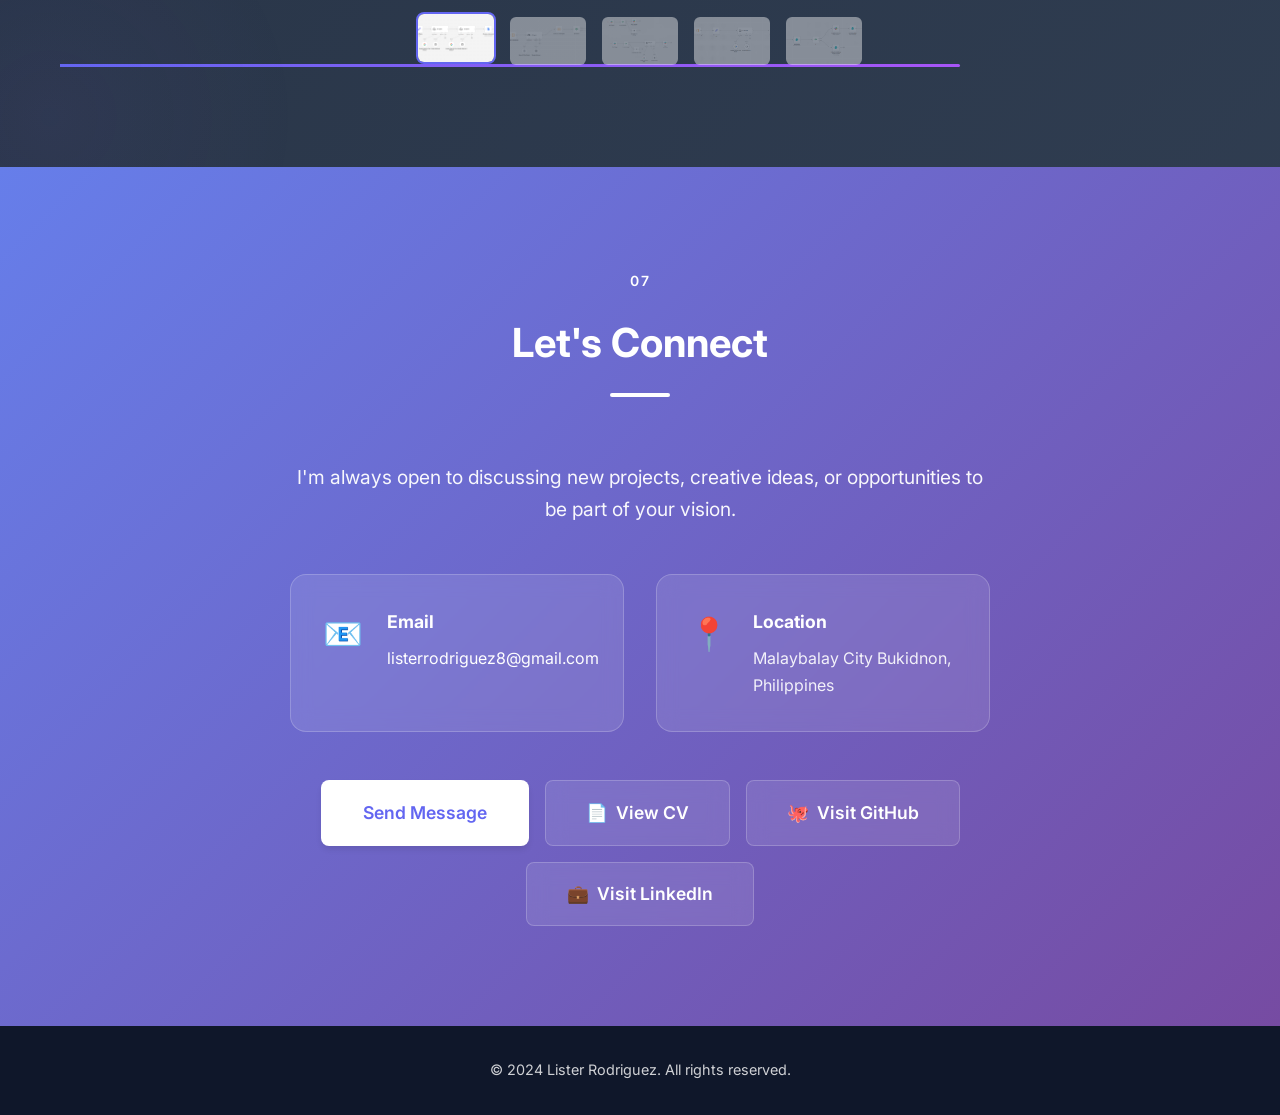
==== commit 4e2f9baf: "Profile Constellation Added" ====
--- a/index.html
+++ b/index.html
@@ -8,6 +8,7 @@
   <meta http-equiv="Expires" content="0" />
   <title>Lister Rodriguez | Portfolio</title>
   <link rel="stylesheet" href="style.css?v=2" />
+  <link rel="stylesheet" href="constellation-graph.css?v=1" />
   <link rel="preconnect" href="https://fonts.googleapis.com">
   <link rel="preconnect" href="https://fonts.gstatic.com" crossorigin>
   <link href="https://fonts.googleapis.com/css2?family=Inter:wght@300;400;500;600;700&display=swap" rel="stylesheet">
@@ -683,6 +684,7 @@
   </style>
 </head>
 <body>
+  <div id="portfolioView" class="portfolio-view-wrapper">
   <div class="page-transition-overlay" id="pageTransition"></div>
 
   <!-- NAVIGATION -->
@@ -699,6 +701,9 @@
         <a href="#projects">Projects</a>
         <a href="#automation">Automation</a>
         <a href="#contact">Contact</a>
+        <button id="navGraphBtn" class="nav-graph-toggle" title="Switch to Constellation Graph (Shortcut: G)">
+          <span class="orbit-icon">🪐</span> Constellation
+        </button>
       </div>
     </div>
   </nav>
@@ -726,6 +731,9 @@
         <a href="Resume/Lister Rodriguez_CV.pdf" target="_blank" class="btn btn-cv">
           <span>📄</span> View CV
         </a>
+        <button id="heroConstellationBtn" class="btn btn-constellation" onclick="window.profileConstellation ? window.profileConstellation.toggleViewMode(true) : (window.location.hash = 'constellation')" style="background: linear-gradient(135deg, #00f0ff 0%, #a855f7 100%); color: #0b0e14; font-weight: 700; border: none; box-shadow: 0 0 20px rgba(0, 240, 255, 0.4); cursor: pointer; display: inline-flex; align-items: center; gap: 0.5rem; padding: 0.75rem 1.5rem; border-radius: 12px; transition: all 0.3s ease;">
+          <span>🌌</span> Profile Constellation
+        </button>
       </div>
     </div>
     <div class="scroll-indicator">
@@ -1260,6 +1268,190 @@
       </div>
     </div>
   </div>
+  </div><!-- /#portfolioView -->
+
+  <!-- ==============================================================================
+       CONSTELLATION GRAPH - OBSIDIAN DEEP SPACE VIEW
+       ============================================================================== -->
+  <div class="constellation-view-wrapper" id="constellationView" style="display: none;">
+    
+    <!-- Canvas Viewport -->
+    <div id="constellationCanvasContainer">
+      <canvas id="constellationCanvas"></canvas>
+    </div>
+
+    <!-- Top Left Brand & Navigation Bar -->
+    <div class="cg-top-bar">
+      <button class="cg-back-btn" id="cgBackBtn">
+        <span>←</span> Portfolio View
+      </button>
+      <div class="cg-brand-tag">
+        <span>🪐</span> <strong>Constellation Engine</strong> • Obsidian View
+      </div>
+    </div>
+
+    <!-- Top Center Search & Filter HUD -->
+    <div class="cg-search-filter-hud">
+      <div class="cg-search-box">
+        <span class="cg-search-icon">🔍</span>
+        <input type="text" id="cgSearchInput" class="cg-search-input" placeholder="Search skills, projects, tools, experience (e.g. YOLO, Python, n8n, CapCut)..." autocomplete="off" />
+        <button id="cgSearchClear" class="cg-search-clear">&times;</button>
+        <span id="cgSearchCount" class="cg-search-count">33 Stars</span>
+      </div>
+
+      <!-- Domain Filter Pills -->
+      <div class="cg-filter-row">
+        <span class="cg-pill active" data-filter-cluster="all">🌌 All Stars</span>
+        <span class="cg-pill pill-profile" data-filter-cluster="profile">👤 Lister</span>
+        <span class="cg-pill pill-exp" data-filter-cluster="experience">💼 Experience</span>
+        <span class="cg-pill pill-skills" data-filter-cluster="skills">⚡ Skills & Tech</span>
+        <span class="cg-pill pill-projects" data-filter-cluster="projects">🚀 Projects</span>
+        <span class="cg-pill pill-auto" data-filter-cluster="automation">⚙️ Automations</span>
+        <span class="cg-pill pill-about" data-filter-cluster="about">🌟 About</span>
+        <span class="cg-pill pill-qual" data-filter-cluster="qualifications">🎓 MLOps</span>
+        <span class="cg-pill pill-contact" data-filter-cluster="contact">📬 Contact</span>
+      </div>
+    </div>
+
+    <!-- Top Right Collapsible Physics HUD -->
+    <div class="cg-control-hud" id="cgControlHud">
+      <div class="cg-hud-header" id="cgHudToggleBtn">
+        <div class="cg-hud-title">
+          <span>✨</span> Physics & Forces
+        </div>
+        <button class="cg-hud-toggle-btn">▲</button>
+      </div>
+
+      <div class="cg-hud-body">
+        <div class="cg-control-group">
+          <div class="cg-control-label">
+            <span>Repulsion Force</span>
+            <span id="cgRepulsionVal" class="cg-control-value">-1600</span>
+          </div>
+          <input type="range" id="cgRepulsionSlider" class="cg-slider" min="-3200" max="-600" step="50" value="-1600" />
+        </div>
+
+        <div class="cg-control-group">
+          <div class="cg-control-label">
+            <span>Link Distance</span>
+            <span id="cgDistanceVal" class="cg-control-value">240</span>
+          </div>
+          <input type="range" id="cgDistanceSlider" class="cg-slider" min="140" max="420" step="10" value="240" />
+        </div>
+
+        <div class="cg-control-group">
+          <div class="cg-control-label">
+            <span>Centering Gravity</span>
+            <span id="cgGravityVal" class="cg-control-value">0.0015</span>
+          </div>
+          <input type="range" id="cgGravitySlider" class="cg-slider" min="0.0005" max="0.006" step="0.0005" value="0.0015" />
+        </div>
+
+        <div class="cg-control-group">
+          <div class="cg-control-label">
+            <span>Module Labels</span>
+          </div>
+          <select id="cgLabelSelect" class="cg-action-btn" style="width: 100%; text-align: left; padding: 0.4rem 0.6rem; background: rgba(255,255,255,0.06); border-radius: 8px;">
+            <option value="auto" selected>Auto (Zoom & Hubs)</option>
+            <option value="always">Always Visible</option>
+            <option value="hover">On Hover Only</option>
+          </select>
+        </div>
+
+        <div class="cg-switch-group">
+          <span>Data Flow Particles</span>
+          <label class="cg-toggle-switch">
+            <input type="checkbox" id="cgParticlesToggle" checked />
+            <span class="cg-toggle-slider"></span>
+          </label>
+        </div>
+
+        <div class="cg-hud-buttons">
+          <button id="cgRecenterBtn" class="cg-action-btn" title="Shortcut: R">
+            <span>🎯</span> Recenter
+          </button>
+          <button id="cgReheatBtn" class="cg-action-btn" title="Reheat Simulation">
+            <span>⚡</span> Reheat
+          </button>
+        </div>
+      </div>
+    </div>
+
+    <!-- Slide-Over Metadata Drawer (Right Side) -->
+    <div class="cg-drawer" id="cgDrawer">
+      <div class="cg-drawer-header">
+        <div class="cg-drawer-header-info">
+          <div class="cg-drawer-badges">
+            <span class="cg-badge cg-badge-type" id="cgDrawerTypeBadge">component</span>
+            <span class="cg-badge cg-badge-cluster" id="cgDrawerClusterBadge">root</span>
+          </div>
+          <h2 class="cg-drawer-title" id="cgDrawerTitle">index.html</h2>
+          <div class="cg-drawer-path" id="cgDrawerPath">index.html</div>
+        </div>
+        <button class="cg-drawer-close" id="cgDrawerCloseBtn">&times;</button>
+      </div>
+
+      <div class="cg-drawer-body">
+        <div class="cg-metrics-grid">
+          <div class="cg-metric-card">
+            <span class="cg-metric-label">Lines of Code (LOC)</span>
+            <span class="cg-metric-val" id="cgDrawerLoc">1,353</span>
+          </div>
+          <div class="cg-metric-card">
+            <span class="cg-metric-label">File Size</span>
+            <span class="cg-metric-val" id="cgDrawerSize">52.85 KB</span>
+          </div>
+          <div class="cg-metric-card">
+            <span class="cg-metric-label">Connection Degree</span>
+            <span class="cg-metric-val" id="cgDrawerDegree">13</span>
+          </div>
+          <div class="cg-metric-card">
+            <span class="cg-metric-label">Circular Risk (SCC)</span>
+            <div id="cgDrawerRiskContainer">
+              <span class="cg-risk-pill risk-safe">✓ Acyclic</span>
+            </div>
+          </div>
+        </div>
+
+        <div>
+          <div class="cg-drawer-section-title">
+            <span>Inbound Dependents</span>
+            <span class="cg-dep-count" id="cgDrawerInCount">2</span>
+          </div>
+          <div class="cg-dep-list" id="cgDrawerInList"></div>
+        </div>
+
+        <div>
+          <div class="cg-drawer-section-title">
+            <span>Outbound Dependencies</span>
+            <span class="cg-dep-count" id="cgDrawerOutCount">11</span>
+          </div>
+          <div class="cg-dep-list" id="cgDrawerOutList"></div>
+        </div>
+
+        <div>
+          <div class="cg-drawer-section-title">
+            <span>Exported Symbols & Hooks</span>
+          </div>
+          <div class="cg-tag-pill-list" id="cgDrawerExportList"></div>
+        </div>
+      </div>
+
+      <div class="cg-drawer-footer">
+        <button class="cg-btn-primary" id="cgDrawerFocusBtn">🔍 Focus In Graph</button>
+        <a class="cg-btn-secondary" id="cgDrawerOpenBtn" href="#" target="_blank">📄 View Source</a>
+      </div>
+    </div>
+
+    <!-- Floating Tooltip -->
+    <div class="cg-tooltip" id="cgTooltip"></div>
+
+  </div>
+
+  <!-- Floating Quick View Switcher FAB (Always accessible) -->
+  <button class="cg-fab-switcher" id="cgFabSwitcher" title="Press 'G' or click to toggle Constellation Graph">
+    <span class="cg-fab-icon">🌌</span> Constellation Graph
+  </button>
 
   <script>
     /* ═══════════════════════════════════════
@@ -1433,5 +1625,6 @@
       });
     });
   </script>
+  <script src="constellation-graph.js"></script>
 </body>
 </html>
--- a/constellation-graph.css
+++ b/constellation-graph.css
@@ -0,0 +1,917 @@
+/* ==============================================================================
+   CONSTELLATION GRAPH - OBSIDIAN DEEP SPACE AESTHETICS & INTERFACE STYLING
+   ============================================================================== */
+
+:root {
+  --cg-bg: #0b0e14;
+  --cg-bg-subtle: #121826;
+  --cg-glass-bg: rgba(18, 24, 38, 0.82);
+  --cg-glass-border: rgba(99, 102, 241, 0.22);
+  --cg-glass-border-hover: rgba(56, 189, 248, 0.5);
+  --cg-text: #f1f5f9;
+  --cg-text-muted: #94a3b8;
+  --cg-accent: #38bdf8;
+  --cg-accent-purple: #a855f7;
+  --cg-accent-gold: #f59e0b;
+  --cg-accent-green: #10b981;
+  --cg-accent-rose: #f43f5e;
+  --cg-accent-glow: rgba(56, 189, 248, 0.4);
+  --cg-shadow: 0 10px 30px -5px rgba(0, 0, 0, 0.5), 0 0 1px 1px rgba(255, 255, 255, 0.05);
+}
+
+/* --- View Transitions --- */
+.portfolio-view-wrapper {
+  transition: opacity 0.45s cubic-bezier(0.16, 1, 0.3, 1), transform 0.45s cubic-bezier(0.16, 1, 0.3, 1);
+  will-change: opacity, transform;
+}
+
+.portfolio-view-hidden {
+  opacity: 0 !important;
+  transform: scale(0.97);
+  pointer-events: none !important;
+  display: none !important;
+}
+
+.constellation-view-wrapper {
+  position: fixed;
+  top: 0;
+  left: 0;
+  width: 100vw;
+  height: 100vh;
+  z-index: 9990;
+  background-color: var(--cg-bg);
+  background-image: 
+    radial-gradient(circle at 50% 50%, rgba(99, 102, 241, 0.08) 0%, transparent 65%),
+    radial-gradient(circle at 15% 20%, rgba(56, 189, 248, 0.05) 0%, transparent 40%),
+    radial-gradient(circle at 85% 80%, rgba(168, 85, 247, 0.06) 0%, transparent 45%);
+  overflow: hidden;
+  opacity: 0;
+  transform: scale(1.02);
+  transition: opacity 0.5s cubic-bezier(0.16, 1, 0.3, 1), transform 0.5s cubic-bezier(0.16, 1, 0.3, 1);
+  font-family: 'Inter', -apple-system, BlinkMacSystemFont, 'Segoe UI', Roboto, sans-serif;
+  color: var(--cg-text);
+  display: flex;
+}
+
+.constellation-view-active {
+  opacity: 1;
+  transform: scale(1);
+  pointer-events: auto;
+}
+
+/* Canvas container */
+#constellationCanvasContainer {
+  position: absolute;
+  top: 0;
+  left: 0;
+  width: 100%;
+  height: 100%;
+  cursor: grab;
+  touch-action: none;
+}
+
+#constellationCanvasContainer.is-dragging {
+  cursor: grabbing;
+}
+
+#constellationCanvas {
+  display: block;
+  width: 100%;
+  height: 100%;
+}
+
+/* --- Navigation Button in Main Navbar --- */
+.nav-graph-toggle {
+  display: inline-flex;
+  align-items: center;
+  gap: 0.5rem;
+  background: linear-gradient(135deg, rgba(56, 189, 248, 0.15) 0%, rgba(168, 85, 247, 0.2) 100%);
+  border: 1px solid rgba(56, 189, 248, 0.35);
+  color: #38bdf8 !important;
+  padding: 0.45rem 1rem;
+  border-radius: 9999px;
+  font-size: 0.88rem;
+  font-weight: 600;
+  cursor: pointer;
+  transition: all 0.3s cubic-bezier(0.16, 1, 0.3, 1);
+  box-shadow: 0 0 15px rgba(56, 189, 248, 0.2);
+  text-decoration: none;
+}
+
+.nav-graph-toggle:hover {
+  background: linear-gradient(135deg, rgba(56, 189, 248, 0.3) 0%, rgba(168, 85, 247, 0.4) 100%);
+  border-color: #38bdf8;
+  color: #fff !important;
+  transform: translateY(-2px);
+  box-shadow: 0 0 25px rgba(56, 189, 248, 0.4);
+}
+
+.nav-graph-toggle .orbit-icon {
+  font-size: 1rem;
+  animation: spinSlow 20s linear infinite;
+}
+
+@keyframes spinSlow {
+  from { transform: rotate(0deg); }
+  to { transform: rotate(360deg); }
+}
+
+/* --- Floating Return to Portfolio Bar --- */
+.cg-top-bar {
+  position: absolute;
+  top: 1.25rem;
+  left: 1.5rem;
+  z-index: 100;
+  display: flex;
+  align-items: center;
+  gap: 1rem;
+}
+
+.cg-back-btn {
+  display: inline-flex;
+  align-items: center;
+  gap: 0.5rem;
+  background: var(--cg-glass-bg);
+  backdrop-filter: blur(16px);
+  -webkit-backdrop-filter: blur(16px);
+  border: 1px solid var(--cg-glass-border);
+  color: var(--cg-text);
+  padding: 0.6rem 1.2rem;
+  border-radius: 12px;
+  font-size: 0.9rem;
+  font-weight: 600;
+  cursor: pointer;
+  transition: all 0.25s ease;
+  box-shadow: var(--cg-shadow);
+}
+
+.cg-back-btn:hover {
+  background: rgba(30, 41, 59, 0.95);
+  border-color: var(--cg-accent);
+  color: #fff;
+  transform: translateX(-3px);
+  box-shadow: 0 0 20px var(--cg-accent-glow);
+}
+
+.cg-brand-tag {
+  display: flex;
+  align-items: center;
+  gap: 0.5rem;
+  background: var(--cg-glass-bg);
+  backdrop-filter: blur(16px);
+  -webkit-backdrop-filter: blur(16px);
+  border: 1px solid var(--cg-glass-border);
+  padding: 0.6rem 1.1rem;
+  border-radius: 12px;
+  font-size: 0.85rem;
+  font-weight: 500;
+  color: var(--cg-text-muted);
+}
+
+.cg-brand-tag strong {
+  color: #fff;
+  background: linear-gradient(135deg, #38bdf8, #c084fc);
+  -webkit-background-clip: text;
+  -webkit-text-fill-color: transparent;
+}
+
+/* --- Search & Filter Bar (Top Center) --- */
+.cg-search-filter-hud {
+  position: absolute;
+  top: 1.25rem;
+  left: 50%;
+  transform: translateX(-50%);
+  z-index: 95;
+  display: flex;
+  flex-direction: column;
+  align-items: center;
+  gap: 0.6rem;
+  width: 90%;
+  max-width: 580px;
+}
+
+.cg-search-box {
+  position: relative;
+  width: 100%;
+  background: var(--cg-glass-bg);
+  backdrop-filter: blur(16px);
+  -webkit-backdrop-filter: blur(16px);
+  border: 1px solid var(--cg-glass-border);
+  border-radius: 14px;
+  box-shadow: var(--cg-shadow);
+  display: flex;
+  align-items: center;
+  padding: 0.4rem 0.8rem;
+  transition: all 0.3s ease;
+}
+
+.cg-search-box:focus-within {
+  border-color: var(--cg-accent);
+  box-shadow: 0 0 20px var(--cg-accent-glow), var(--cg-shadow);
+}
+
+.cg-search-icon {
+  color: var(--cg-text-muted);
+  font-size: 1rem;
+  margin-right: 0.6rem;
+}
+
+.cg-search-input {
+  flex: 1;
+  background: transparent;
+  border: none;
+  outline: none;
+  color: #fff;
+  font-size: 0.92rem;
+  font-family: inherit;
+}
+
+.cg-search-input::placeholder {
+  color: #64748b;
+}
+
+.cg-search-clear {
+  background: transparent;
+  border: none;
+  color: var(--cg-text-muted);
+  font-size: 1.1rem;
+  cursor: pointer;
+  padding: 0 0.4rem;
+  display: none;
+}
+
+.cg-search-clear.visible {
+  display: block;
+}
+
+.cg-search-count {
+  font-size: 0.75rem;
+  font-weight: 600;
+  padding: 0.2rem 0.5rem;
+  border-radius: 6px;
+  background: rgba(56, 189, 248, 0.15);
+  color: #38bdf8;
+  margin-left: 0.5rem;
+}
+
+/* Filter Pills */
+.cg-filter-row {
+  display: flex;
+  align-items: center;
+  gap: 0.4rem;
+  flex-wrap: wrap;
+  justify-content: center;
+}
+
+.cg-pill {
+  background: rgba(18, 24, 38, 0.7);
+  backdrop-filter: blur(12px);
+  border: 1px solid rgba(255, 255, 255, 0.08);
+  color: var(--cg-text-muted);
+  font-size: 0.75rem;
+  font-weight: 500;
+  padding: 0.25rem 0.7rem;
+  border-radius: 9999px;
+  cursor: pointer;
+  transition: all 0.2s ease;
+  user-select: none;
+}
+
+.cg-pill:hover {
+  background: rgba(30, 41, 59, 0.85);
+  color: #fff;
+  border-color: rgba(255, 255, 255, 0.2);
+}
+
+.cg-pill.active {
+  background: rgba(56, 189, 248, 0.2);
+  border-color: var(--cg-accent);
+  color: #38bdf8;
+  font-weight: 600;
+  box-shadow: 0 0 10px rgba(56, 189, 248, 0.25);
+}
+
+.cg-pill.active.pill-profile {
+  background: rgba(0, 240, 255, 0.22);
+  border-color: #00f0ff;
+  color: #00f0ff;
+  box-shadow: 0 0 12px rgba(0, 240, 255, 0.4);
+}
+
+.cg-pill.active.pill-exp {
+  background: rgba(192, 132, 252, 0.22);
+  border-color: #c084fc;
+  color: #c084fc;
+  box-shadow: 0 0 12px rgba(192, 132, 252, 0.35);
+}
+
+.cg-pill.active.pill-skills {
+  background: rgba(56, 189, 248, 0.22);
+  border-color: #38bdf8;
+  color: #38bdf8;
+  box-shadow: 0 0 12px rgba(56, 189, 248, 0.35);
+}
+
+.cg-pill.active.pill-projects {
+  background: rgba(52, 211, 153, 0.22);
+  border-color: #34d399;
+  color: #34d399;
+  box-shadow: 0 0 12px rgba(52, 211, 153, 0.35);
+}
+
+.cg-pill.active.pill-auto {
+  background: rgba(251, 191, 36, 0.22);
+  border-color: #fbbf24;
+  color: #fbbf24;
+  box-shadow: 0 0 12px rgba(251, 191, 36, 0.35);
+}
+
+.cg-pill.active.pill-about {
+  background: rgba(251, 113, 133, 0.22);
+  border-color: #fb7185;
+  color: #fb7185;
+  box-shadow: 0 0 12px rgba(251, 113, 133, 0.35);
+}
+
+.cg-pill.active.pill-qual {
+  background: rgba(129, 140, 248, 0.22);
+  border-color: #818cf8;
+  color: #818cf8;
+  box-shadow: 0 0 12px rgba(129, 140, 248, 0.35);
+}
+
+.cg-pill.active.pill-contact {
+  background: rgba(245, 158, 11, 0.22);
+  border-color: #f59e0b;
+  color: #f59e0b;
+  box-shadow: 0 0 12px rgba(245, 158, 11, 0.35);
+}
+
+/* --- Control Panel HUD (Top-Right / Obsidian Style) --- */
+.cg-control-hud {
+  position: absolute;
+  top: 1.25rem;
+  right: 1.5rem;
+  z-index: 95;
+  width: 290px;
+  background: var(--cg-glass-bg);
+  backdrop-filter: blur(20px);
+  -webkit-backdrop-filter: blur(20px);
+  border: 1px solid var(--cg-glass-border);
+  border-radius: 16px;
+  box-shadow: var(--cg-shadow);
+  transition: all 0.3s cubic-bezier(0.16, 1, 0.3, 1);
+  overflow: hidden;
+}
+
+.cg-hud-header {
+  display: flex;
+  align-items: center;
+  justify-content: space-between;
+  padding: 0.9rem 1.1rem;
+  cursor: pointer;
+  border-bottom: 1px solid rgba(255, 255, 255, 0.06);
+  user-select: none;
+}
+
+.cg-hud-title {
+  display: flex;
+  align-items: center;
+  gap: 0.5rem;
+  font-size: 0.88rem;
+  font-weight: 600;
+  color: #fff;
+}
+
+.cg-hud-toggle-btn {
+  background: transparent;
+  border: none;
+  color: var(--cg-text-muted);
+  font-size: 0.9rem;
+  cursor: pointer;
+  transition: transform 0.3s ease;
+}
+
+.cg-control-hud.collapsed .cg-hud-body {
+  display: none;
+}
+
+.cg-control-hud.collapsed .cg-hud-toggle-btn {
+  transform: rotate(180deg);
+}
+
+.cg-hud-body {
+  padding: 1rem 1.1rem;
+  display: flex;
+  flex-direction: column;
+  gap: 0.9rem;
+}
+
+.cg-control-group {
+  display: flex;
+  flex-direction: column;
+  gap: 0.35rem;
+}
+
+.cg-control-label {
+  display: flex;
+  justify-content: space-between;
+  font-size: 0.78rem;
+  color: var(--cg-text-muted);
+  font-weight: 500;
+}
+
+.cg-control-value {
+  color: var(--cg-accent);
+  font-weight: 600;
+}
+
+.cg-slider {
+  -webkit-appearance: none;
+  appearance: none;
+  width: 100%;
+  height: 4px;
+  border-radius: 2px;
+  background: rgba(255, 255, 255, 0.15);
+  outline: none;
+  transition: background 0.2s;
+}
+
+.cg-slider::-webkit-slider-thumb {
+  -webkit-appearance: none;
+  appearance: none;
+  width: 14px;
+  height: 14px;
+  border-radius: 50%;
+  background: #38bdf8;
+  cursor: pointer;
+  box-shadow: 0 0 10px rgba(56, 189, 248, 0.6);
+  transition: transform 0.15s ease;
+}
+
+.cg-slider::-webkit-slider-thumb:hover {
+  transform: scale(1.2);
+}
+
+.cg-switch-group {
+  display: flex;
+  align-items: center;
+  justify-content: space-between;
+  font-size: 0.8rem;
+  color: var(--cg-text-muted);
+}
+
+.cg-toggle-switch {
+  position: relative;
+  display: inline-block;
+  width: 36px;
+  height: 20px;
+}
+
+.cg-toggle-switch input {
+  opacity: 0;
+  width: 0;
+  height: 0;
+}
+
+.cg-toggle-slider {
+  position: absolute;
+  cursor: pointer;
+  top: 0; left: 0; right: 0; bottom: 0;
+  background-color: rgba(255, 255, 255, 0.15);
+  transition: .3s;
+  border-radius: 20px;
+}
+
+.cg-toggle-slider:before {
+  position: absolute;
+  content: "";
+  height: 14px;
+  width: 14px;
+  left: 3px;
+  bottom: 3px;
+  background-color: white;
+  transition: .3s;
+  border-radius: 50%;
+}
+
+.cg-toggle-switch input:checked + .cg-toggle-slider {
+  background-color: #38bdf8;
+}
+
+.cg-toggle-switch input:checked + .cg-toggle-slider:before {
+  transform: translateX(16px);
+}
+
+.cg-hud-buttons {
+  display: flex;
+  gap: 0.5rem;
+  margin-top: 0.4rem;
+}
+
+.cg-action-btn {
+  flex: 1;
+  background: rgba(255, 255, 255, 0.06);
+  border: 1px solid rgba(255, 255, 255, 0.12);
+  color: var(--cg-text);
+  padding: 0.5rem 0.8rem;
+  border-radius: 8px;
+  font-size: 0.78rem;
+  font-weight: 500;
+  cursor: pointer;
+  transition: all 0.2s ease;
+  display: flex;
+  align-items: center;
+  justify-content: center;
+  gap: 0.35rem;
+}
+
+.cg-action-btn:hover {
+  background: rgba(56, 189, 248, 0.15);
+  border-color: var(--cg-accent);
+  color: #fff;
+}
+
+/* --- Slide-Over Metadata Drawer (Right Side) --- */
+.cg-drawer {
+  position: absolute;
+  top: 0;
+  right: 0;
+  width: 410px;
+  max-width: 90vw;
+  height: 100%;
+  background: rgba(15, 23, 42, 0.94);
+  backdrop-filter: blur(25px);
+  -webkit-backdrop-filter: blur(25px);
+  border-left: 1px solid var(--cg-glass-border);
+  box-shadow: -10px 0 40px rgba(0, 0, 0, 0.7);
+  z-index: 110;
+  transform: translateX(100%);
+  transition: transform 0.4s cubic-bezier(0.16, 1, 0.3, 1);
+  display: flex;
+  flex-direction: column;
+}
+
+.cg-drawer.open {
+  transform: translateX(0);
+}
+
+.cg-drawer-header {
+  padding: 1.5rem;
+  border-bottom: 1px solid rgba(255, 255, 255, 0.08);
+  display: flex;
+  align-items: flex-start;
+  justify-content: space-between;
+  gap: 1rem;
+}
+
+.cg-drawer-header-info {
+  flex: 1;
+}
+
+.cg-drawer-badges {
+  display: flex;
+  gap: 0.5rem;
+  margin-bottom: 0.6rem;
+  flex-wrap: wrap;
+}
+
+.cg-badge {
+  font-size: 0.72rem;
+  font-weight: 600;
+  padding: 0.2rem 0.55rem;
+  border-radius: 6px;
+  text-transform: uppercase;
+  letter-spacing: 0.5px;
+}
+
+.cg-badge-type {
+  background: rgba(56, 189, 248, 0.15);
+  color: #38bdf8;
+  border: 1px solid rgba(56, 189, 248, 0.3);
+}
+
+.cg-badge-cluster {
+  background: rgba(168, 85, 247, 0.15);
+  color: #c084fc;
+  border: 1px solid rgba(168, 85, 247, 0.3);
+}
+
+.cg-drawer-title {
+  font-size: 1.35rem;
+  font-weight: 700;
+  color: #fff;
+  line-height: 1.3;
+  word-break: break-all;
+}
+
+.cg-drawer-path {
+  font-size: 0.8rem;
+  color: #64748b;
+  margin-top: 0.25rem;
+  font-family: monospace;
+}
+
+.cg-drawer-close {
+  background: rgba(255, 255, 255, 0.06);
+  border: 1px solid rgba(255, 255, 255, 0.1);
+  color: var(--cg-text-muted);
+  width: 34px;
+  height: 34px;
+  border-radius: 8px;
+  display: flex;
+  align-items: center;
+  justify-content: center;
+  font-size: 1.2rem;
+  cursor: pointer;
+  transition: all 0.2s ease;
+}
+
+.cg-drawer-close:hover {
+  background: rgba(244, 63, 94, 0.2);
+  color: #f43f5e;
+  border-color: #f43f5e;
+}
+
+.cg-drawer-body {
+  padding: 1.5rem;
+  overflow-y: auto;
+  flex: 1;
+  display: flex;
+  flex-direction: column;
+  gap: 1.5rem;
+}
+
+/* Metrics Grid */
+.cg-metrics-grid {
+  display: grid;
+  grid-template-columns: repeat(2, 1fr);
+  gap: 0.75rem;
+}
+
+.cg-metric-card {
+  background: rgba(255, 255, 255, 0.03);
+  border: 1px solid rgba(255, 255, 255, 0.06);
+  border-radius: 12px;
+  padding: 0.9rem;
+  display: flex;
+  flex-direction: column;
+  gap: 0.25rem;
+}
+
+.cg-metric-label {
+  font-size: 0.75rem;
+  color: var(--cg-text-muted);
+}
+
+.cg-metric-val {
+  font-size: 1.25rem;
+  font-weight: 700;
+  color: #fff;
+}
+
+.cg-risk-pill {
+  display: inline-flex;
+  align-items: center;
+  gap: 0.35rem;
+  font-size: 0.85rem;
+  font-weight: 600;
+  padding: 0.15rem 0.5rem;
+  border-radius: 6px;
+  margin-top: 0.2rem;
+}
+
+.risk-safe {
+  background: rgba(16, 185, 129, 0.15);
+  color: #34d399;
+  border: 1px solid rgba(16, 185, 129, 0.3);
+}
+
+.risk-warn {
+  background: rgba(245, 158, 11, 0.15);
+  color: #fbbf24;
+  border: 1px solid rgba(245, 158, 11, 0.3);
+}
+
+.risk-high {
+  background: rgba(244, 63, 94, 0.15);
+  color: #fb7185;
+  border: 1px solid rgba(244, 63, 94, 0.3);
+}
+
+/* Dependencies sections */
+.cg-drawer-section-title {
+  font-size: 0.85rem;
+  font-weight: 600;
+  text-transform: uppercase;
+  letter-spacing: 0.5px;
+  color: var(--cg-text-muted);
+  margin-bottom: 0.6rem;
+  display: flex;
+  align-items: center;
+  justify-content: space-between;
+}
+
+.cg-dep-count {
+  font-size: 0.75rem;
+  background: rgba(255, 255, 255, 0.08);
+  padding: 0.1rem 0.45rem;
+  border-radius: 999px;
+  color: #fff;
+}
+
+.cg-dep-list {
+  display: flex;
+  flex-direction: column;
+  gap: 0.45rem;
+}
+
+.cg-dep-item {
+  display: flex;
+  align-items: center;
+  justify-content: space-between;
+  background: rgba(255, 255, 255, 0.03);
+  border: 1px solid rgba(255, 255, 255, 0.06);
+  padding: 0.6rem 0.8rem;
+  border-radius: 8px;
+  cursor: pointer;
+  transition: all 0.2s ease;
+}
+
+.cg-dep-item:hover {
+  background: rgba(56, 189, 248, 0.12);
+  border-color: rgba(56, 189, 248, 0.35);
+  transform: translateX(3px);
+}
+
+.cg-dep-name {
+  font-size: 0.85rem;
+  font-weight: 500;
+  color: #e2e8f0;
+}
+
+.cg-dep-tag {
+  font-size: 0.72rem;
+  color: var(--cg-text-muted);
+  font-family: monospace;
+}
+
+.cg-tag-pill-list {
+  display: flex;
+  flex-wrap: wrap;
+  gap: 0.35rem;
+}
+
+.cg-code-pill {
+  background: rgba(255, 255, 255, 0.05);
+  border: 1px solid rgba(255, 255, 255, 0.08);
+  font-size: 0.75rem;
+  font-family: monospace;
+  color: #38bdf8;
+  padding: 0.2rem 0.5rem;
+  border-radius: 6px;
+}
+
+/* Drawer Footer Actions */
+.cg-drawer-footer {
+  padding: 1.25rem 1.5rem;
+  border-top: 1px solid rgba(255, 255, 255, 0.08);
+  display: flex;
+  gap: 0.75rem;
+}
+
+.cg-btn-primary {
+  flex: 1;
+  background: linear-gradient(135deg, #0284c7 0%, #38bdf8 100%);
+  border: none;
+  color: #fff;
+  padding: 0.75rem 1rem;
+  border-radius: 10px;
+  font-size: 0.88rem;
+  font-weight: 600;
+  cursor: pointer;
+  transition: all 0.25s ease;
+  box-shadow: 0 0 15px rgba(56, 189, 248, 0.3);
+  text-align: center;
+  text-decoration: none;
+}
+
+.cg-btn-primary:hover {
+  box-shadow: 0 0 25px rgba(56, 189, 248, 0.5);
+  transform: translateY(-2px);
+}
+
+.cg-btn-secondary {
+  flex: 1;
+  background: rgba(255, 255, 255, 0.06);
+  border: 1px solid rgba(255, 255, 255, 0.15);
+  color: #fff;
+  padding: 0.75rem 1rem;
+  border-radius: 10px;
+  font-size: 0.88rem;
+  font-weight: 600;
+  cursor: pointer;
+  transition: all 0.25s ease;
+  text-align: center;
+  text-decoration: none;
+}
+
+.cg-btn-secondary:hover {
+  background: rgba(255, 255, 255, 0.12);
+  border-color: rgba(255, 255, 255, 0.3);
+}
+
+/* --- Floating Glass Tooltip --- */
+.cg-tooltip {
+  position: absolute;
+  pointer-events: none;
+  z-index: 120;
+  background: rgba(15, 23, 42, 0.92);
+  backdrop-filter: blur(12px);
+  -webkit-backdrop-filter: blur(12px);
+  border: 1px solid var(--cg-accent);
+  padding: 0.6rem 0.9rem;
+  border-radius: 10px;
+  box-shadow: 0 8px 25px rgba(0, 0, 0, 0.6), 0 0 15px rgba(56, 189, 248, 0.3);
+  color: #fff;
+  font-size: 0.82rem;
+  transform: translate(-50%, -120%);
+  opacity: 0;
+  transition: opacity 0.15s ease, transform 0.15s ease;
+  white-space: nowrap;
+}
+
+.cg-tooltip.visible {
+  opacity: 1;
+  transform: translate(-50%, -135%);
+}
+
+.cg-tooltip-title {
+  font-weight: 700;
+  font-size: 0.9rem;
+  color: #fff;
+  display: flex;
+  align-items: center;
+  gap: 0.4rem;
+}
+
+.cg-tooltip-sub {
+  font-size: 0.75rem;
+  color: var(--cg-text-muted);
+  margin-top: 0.2rem;
+}
+
+/* Floating Quick View Switcher FAB (Always accessible) */
+.cg-fab-switcher {
+  position: fixed;
+  bottom: 2rem;
+  right: 2rem;
+  z-index: 9980;
+  display: flex;
+  align-items: center;
+  gap: 0.6rem;
+  background: rgba(15, 23, 42, 0.88);
+  backdrop-filter: blur(16px);
+  -webkit-backdrop-filter: blur(16px);
+  border: 1px solid rgba(56, 189, 248, 0.4);
+  padding: 0.65rem 1.25rem;
+  border-radius: 9999px;
+  color: #fff;
+  font-size: 0.9rem;
+  font-weight: 600;
+  cursor: pointer;
+  box-shadow: 0 10px 30px rgba(0, 0, 0, 0.5), 0 0 20px rgba(56, 189, 248, 0.3);
+  transition: all 0.3s cubic-bezier(0.16, 1, 0.3, 1);
+}
+
+.cg-fab-switcher:hover {
+  background: rgba(30, 41, 59, 0.95);
+  border-color: #38bdf8;
+  transform: translateY(-3px) scale(1.03);
+  box-shadow: 0 15px 35px rgba(0, 0, 0, 0.6), 0 0 30px rgba(56, 189, 248, 0.5);
+}
+
+.cg-fab-icon {
+  font-size: 1.15rem;
+}
+
+/* Mobile responsive styles */
+@media (max-width: 768px) {
+  .cg-control-hud {
+    width: 250px;
+    right: 1rem;
+    top: auto;
+    bottom: 5rem;
+  }
+  .cg-search-filter-hud {
+    width: 95%;
+    top: 4.5rem;
+  }
+  .cg-drawer {
+    width: 100vw;
+  }
+  .cg-top-bar {
+    left: 1rem;
+    top: 1rem;
+  }
+}
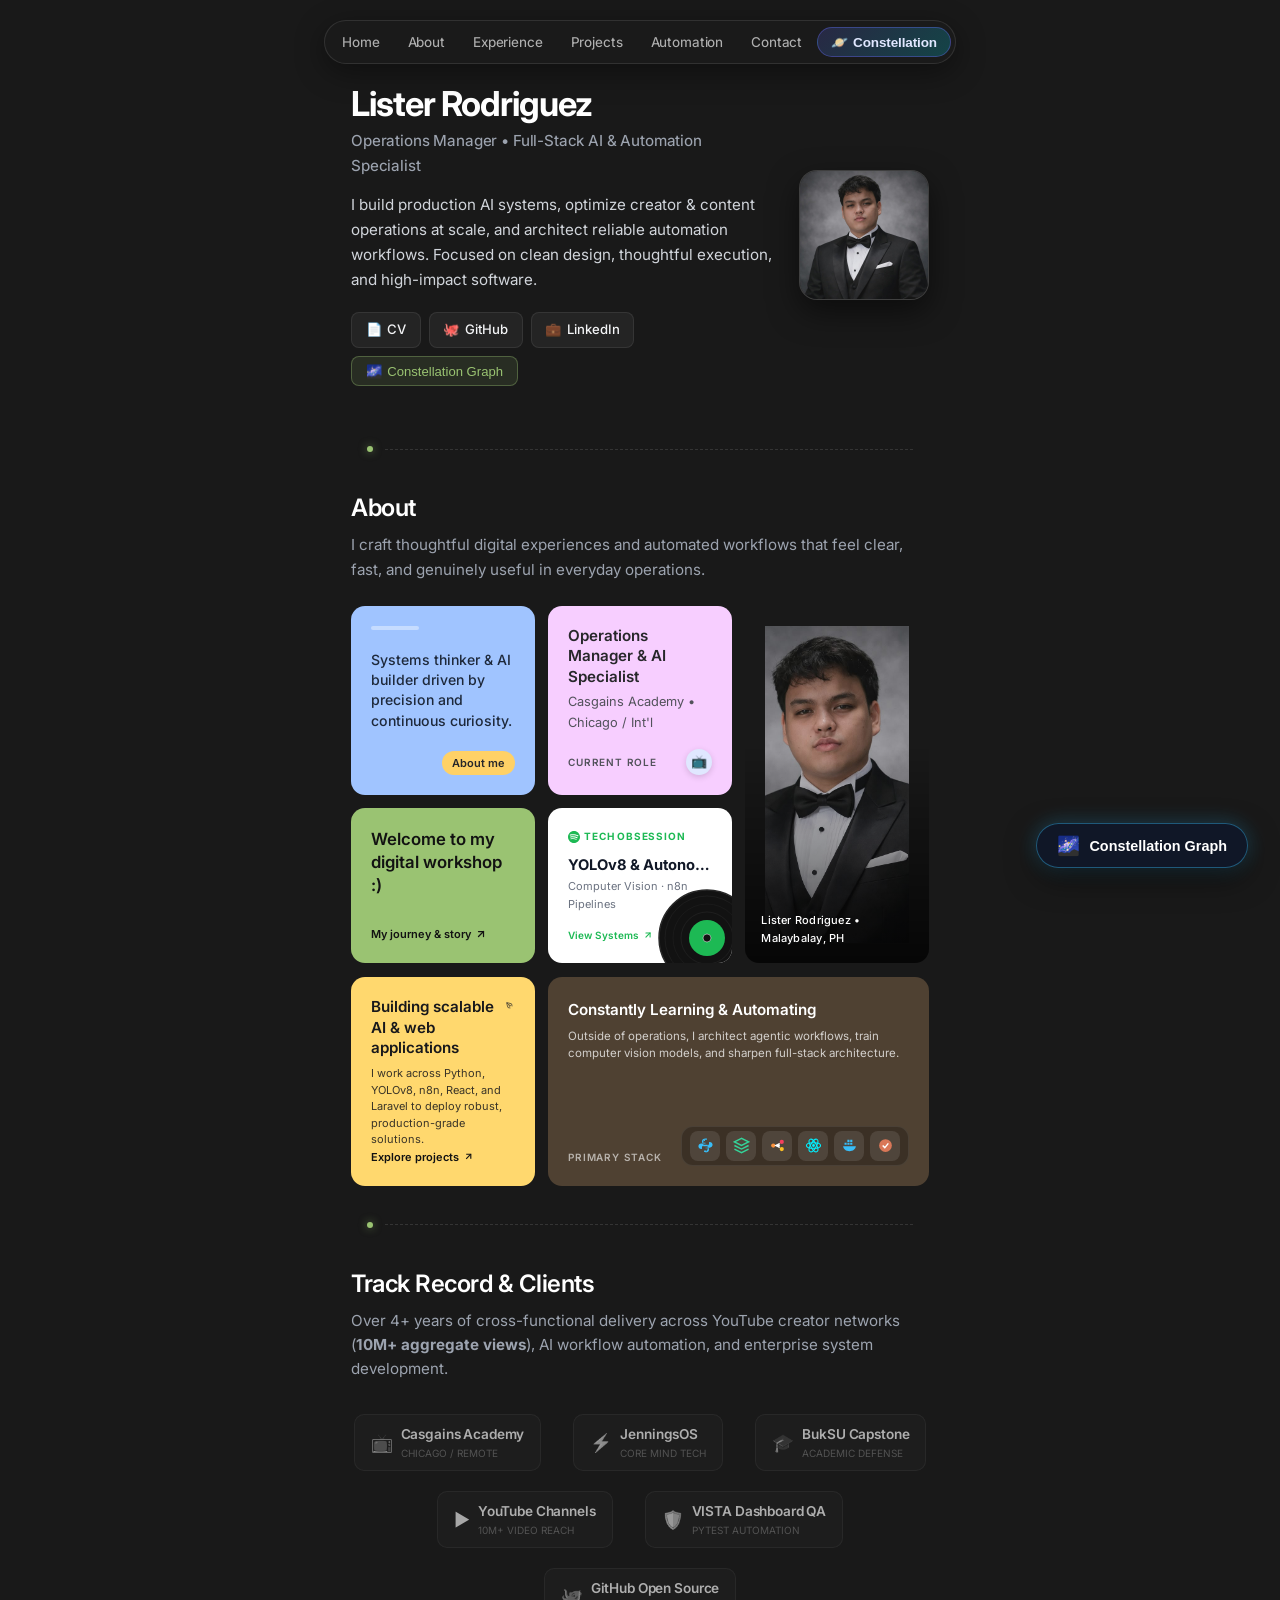
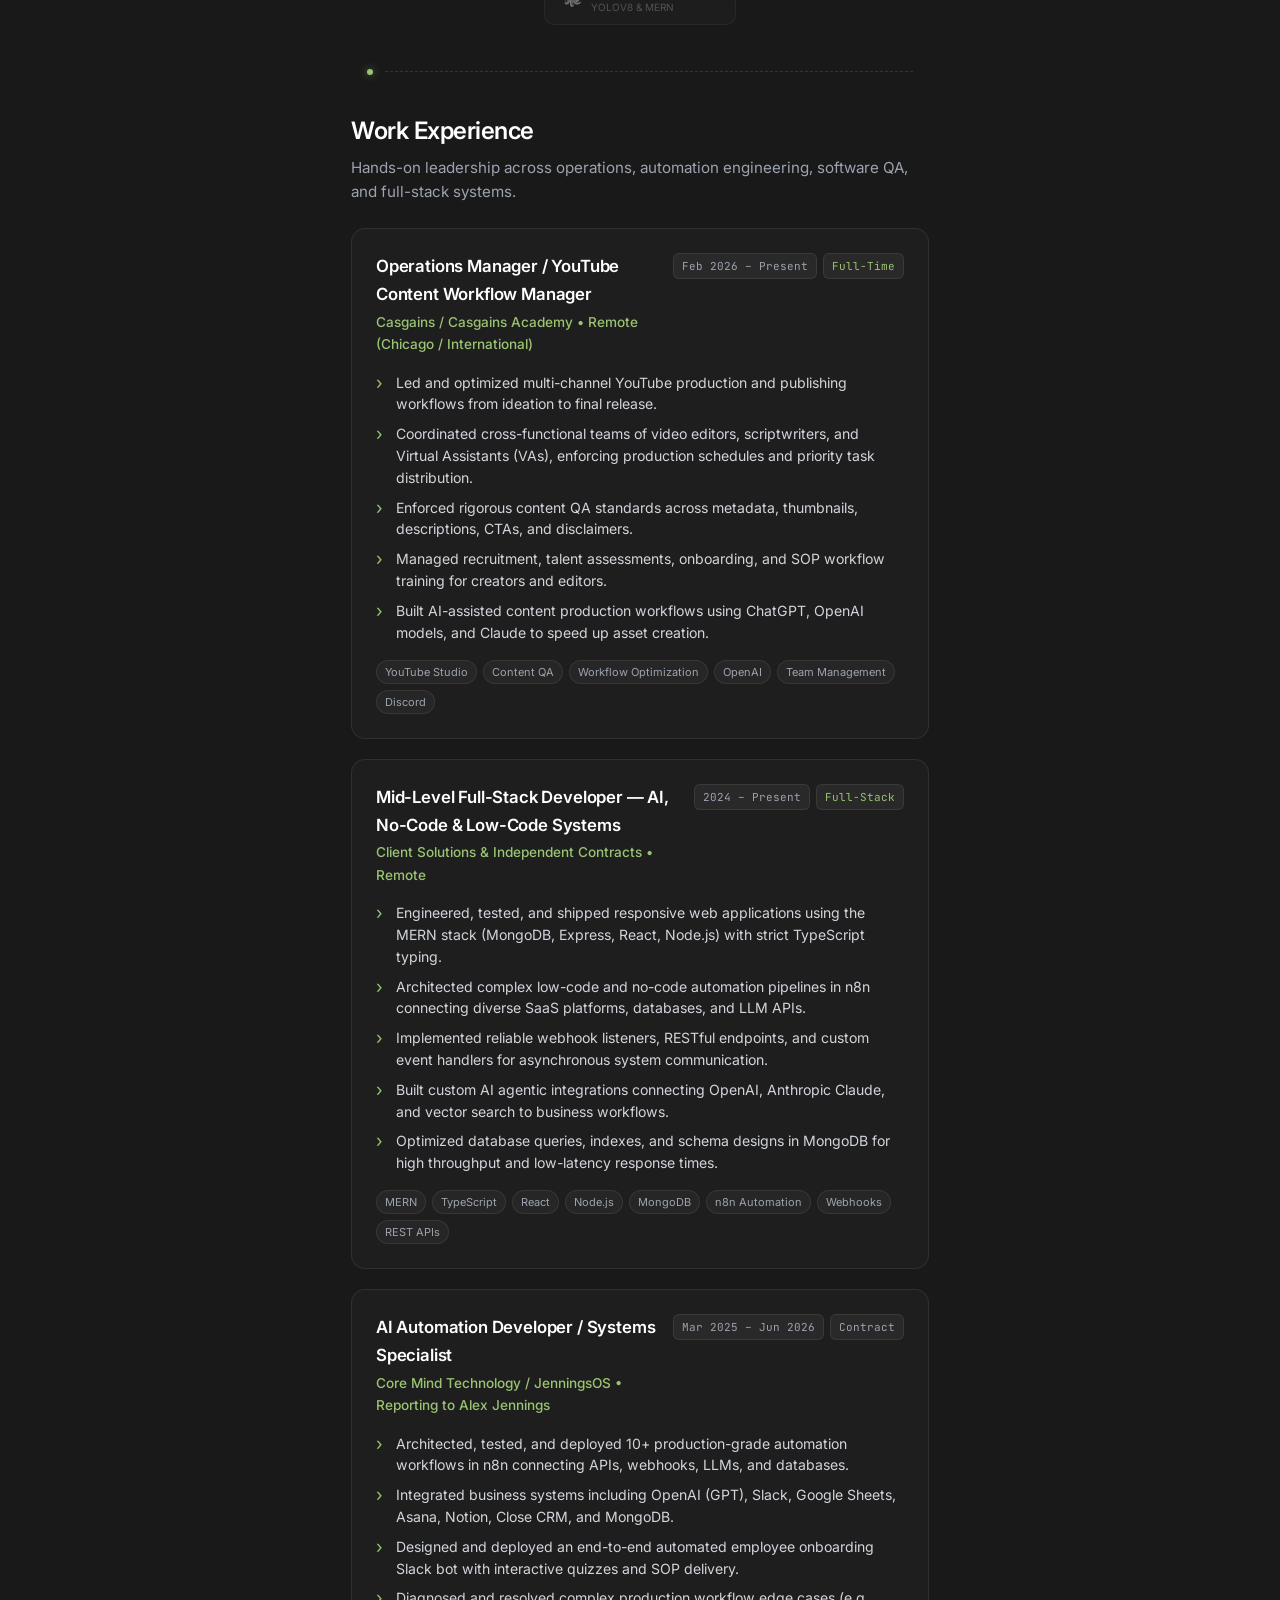
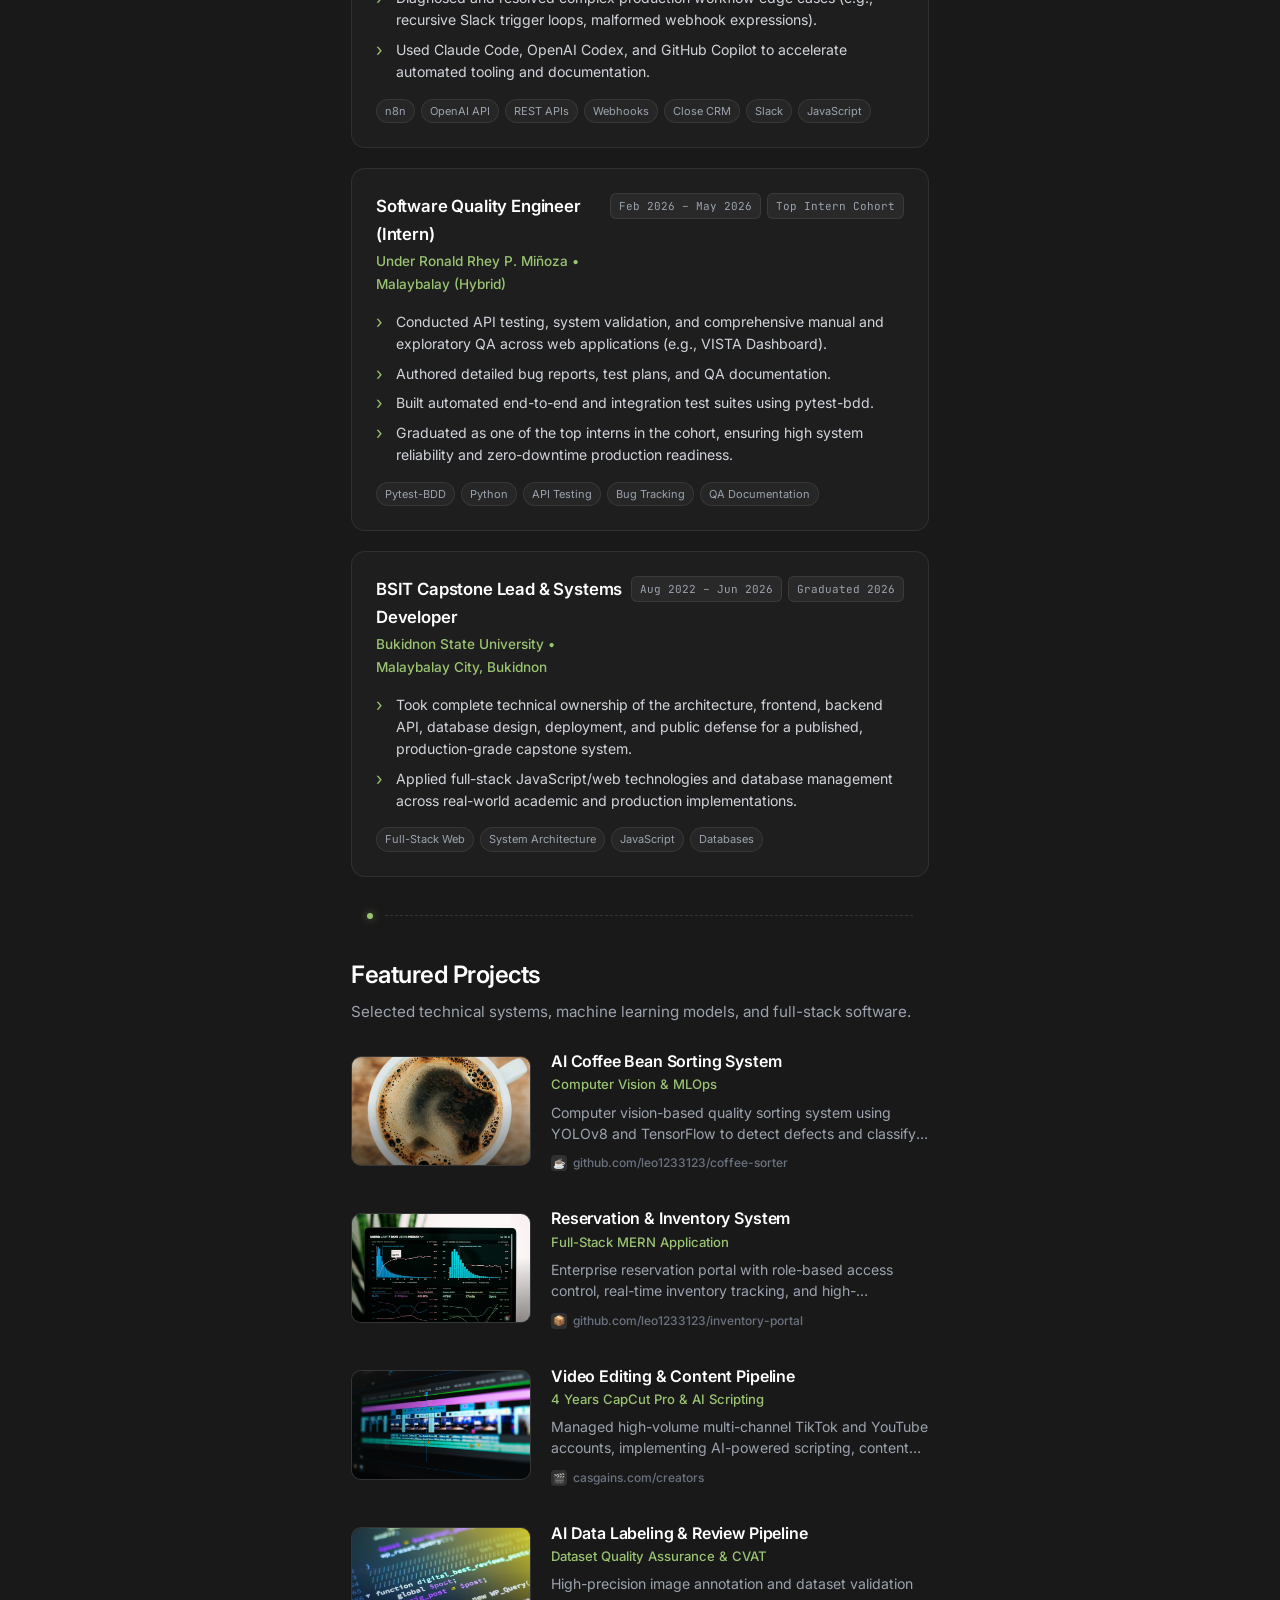
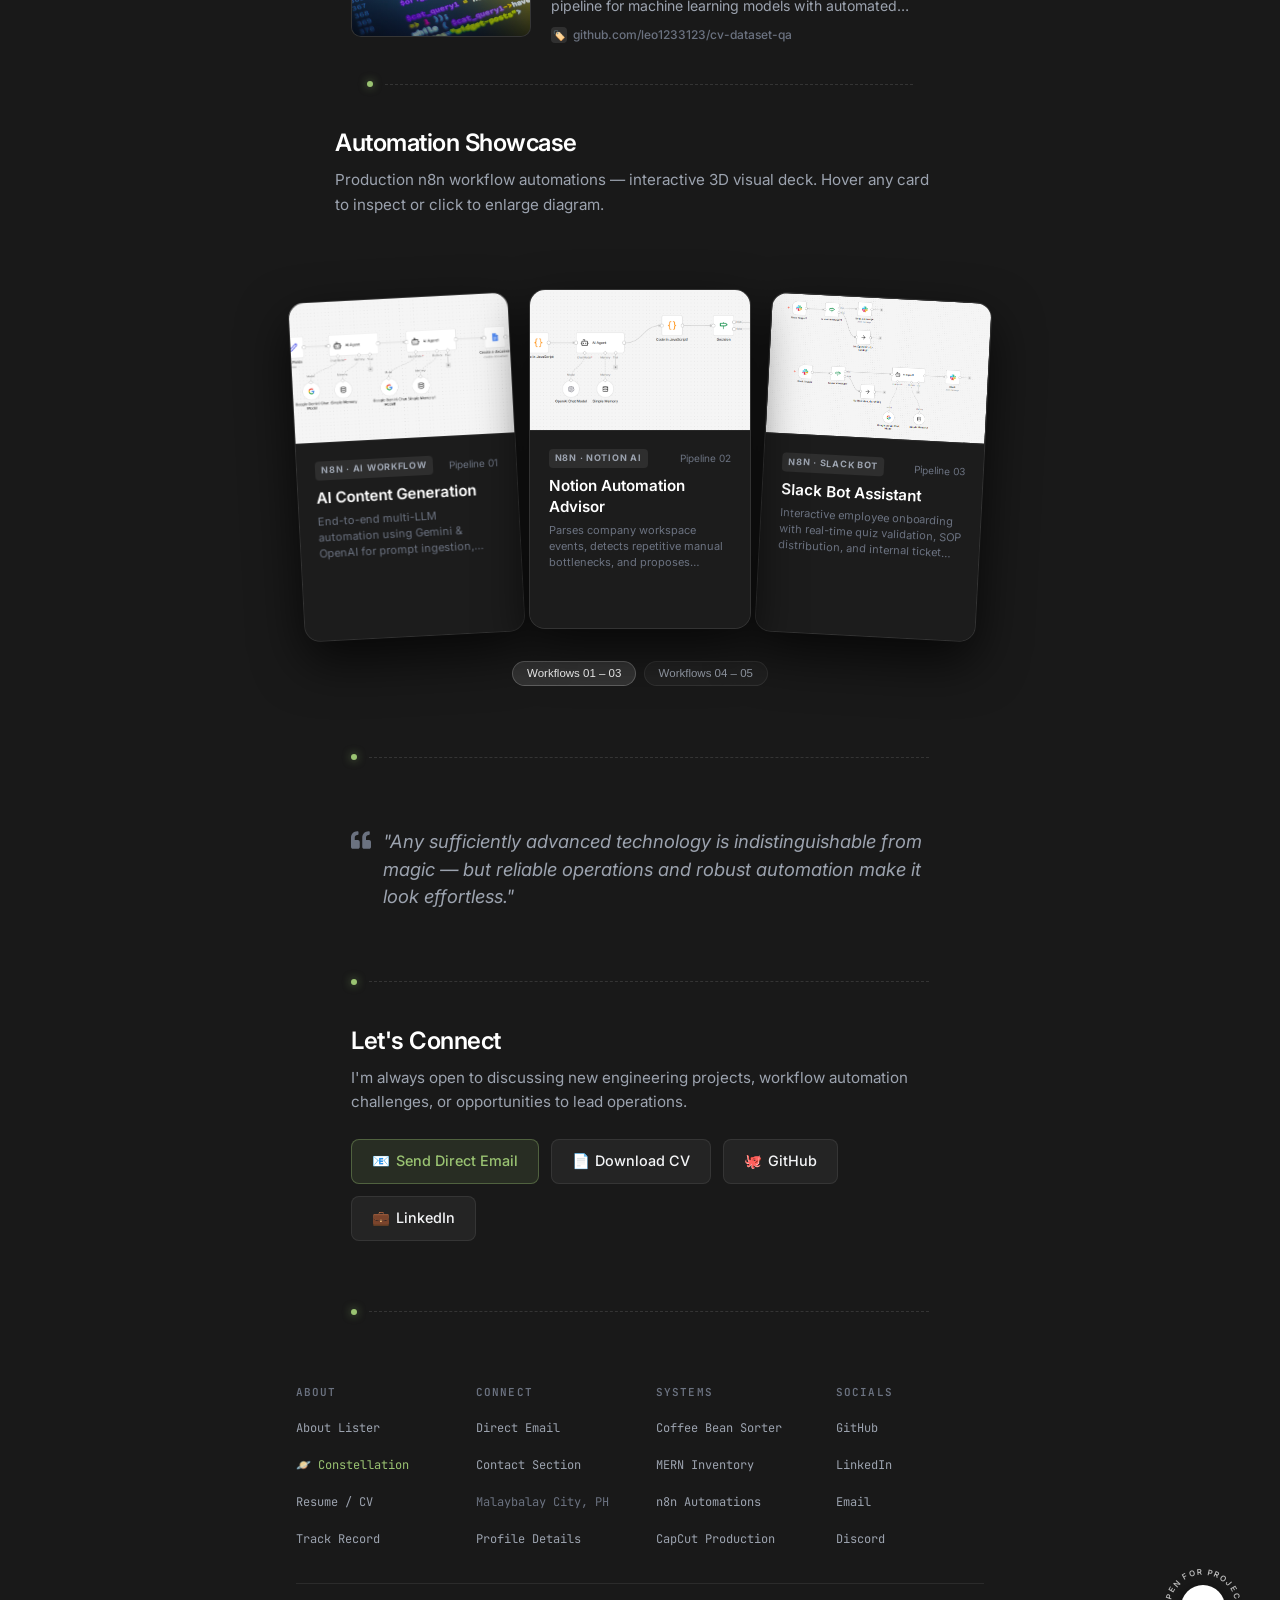
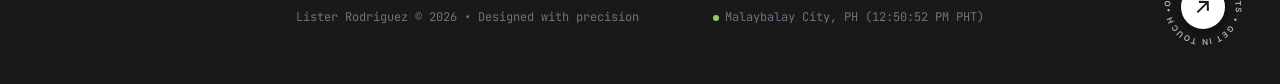
==== commit 33eacf1a: "Resume Updated and UI" ====
--- a/index.html
+++ b/index.html
@@ -2,1273 +2,842 @@
 <html lang="en">
 <head>
   <meta charset="UTF-8" />
-  <meta name="viewport" content="width=device-width, initial-scale=1.0"/>
+  <meta name="viewport" content="width=device-width, initial-scale=1.0, maximum-scale=5.0"/>
   <meta http-equiv="Cache-Control" content="no-cache, no-store, must-revalidate" />
   <meta http-equiv="Pragma" content="no-cache" />
   <meta http-equiv="Expires" content="0" />
-  <title>Lister Rodriguez | Portfolio</title>
-  <link rel="stylesheet" href="style.css?v=2" />
-  <link rel="stylesheet" href="constellation-graph.css?v=1" />
+  <title>Lister Rodriguez — Operations Manager & AI Specialist</title>
+  <meta name="description" content="Portfolio of Lister Rodriguez — Operations Manager, Full-Stack AI Engineer, and Automation Specialist." />
+  
   <link rel="preconnect" href="https://fonts.googleapis.com">
   <link rel="preconnect" href="https://fonts.gstatic.com" crossorigin>
-  <link href="https://fonts.googleapis.com/css2?family=Inter:wght@300;400;500;600;700&display=swap" rel="stylesheet">
-  <style>
-    /* Page Transition Styles */
-    body {
-      opacity: 1;
-      transition: opacity 0.5s ease-in-out;
-    }
-    body.fade-out {
-      opacity: 0;
-      pointer-events: none;
-    }
-    .page-transition-overlay {
-      position: fixed;
-      top: 0; left: 0;
-      width: 100%; height: 100%;
-      background: linear-gradient(135deg, #0f172a 0%, #1e293b 50%, #334155 100%);
-      z-index: 9999;
-      opacity: 0;
-      pointer-events: none;
-      transition: opacity 0.5s ease-in-out;
-    }
-    .page-transition-overlay.active {
-      opacity: 1;
-      pointer-events: all;
-    }
-
-    /* Details Modal Styles */
-    .details-modal {
-      position: fixed;
-      top: 0; left: 0;
-      width: 100%; height: 100%;
-      background: linear-gradient(135deg, #0f172a 0%, #1e293b 50%, #334155 100%);
-      z-index: 10000;
-      opacity: 0;
-      visibility: hidden;
-      transition: opacity 0.5s ease, visibility 0.5s ease;
-      display: flex;
-      align-items: center;
-      justify-content: center;
-      overflow: hidden;
-    }
-    .details-modal.active { opacity: 1; visibility: visible; }
-    .modal-content {
-      display: flex;
-      width: 100%; height: 100%;
-      position: relative;
-    }
-    .modal-photo-section {
-      width: 45%;
-      display: flex;
-      flex-direction: column;
-      align-items: center;
-      justify-content: center;
-      padding: 4rem;
-      position: relative;
-      background: linear-gradient(135deg, rgba(99,102,241,0.1) 0%, rgba(139,92,246,0.1) 100%);
-      transform: translateX(-100%);
-      opacity: 0;
-      transition: transform 1s ease-out, opacity 1s ease-out;
-    }
-    .details-modal.active .modal-photo-section { transform: translateX(0); opacity: 1; }
-    .modal-photo-container {
-      position: relative;
-      animation: float 6s ease-in-out infinite;
-    }
-    .modal-photo-container img {
-      width: 400px; height: 400px;
-      border-radius: 50%;
-      object-fit: cover;
-      border: 6px solid rgba(99,102,241,0.3);
-      box-shadow: 0 20px 60px rgba(99,102,241,0.4),
-                  0 0 0 20px rgba(139,92,246,0.1),
-                  0 0 0 40px rgba(99,102,241,0.05);
-      transition: all 0.5s ease;
-    }
-    .modal-photo-glow {
-      position: absolute;
-      top: 50%; left: 50%;
-      transform: translate(-50%,-50%);
-      width: 450px; height: 450px;
-      border-radius: 50%;
-      background: radial-gradient(circle, rgba(99,102,241,0.3) 0%, transparent 70%);
-      animation: pulse 3s ease-in-out infinite;
-      z-index: -1;
-    }
-    .modal-content-section {
-      width: 55%;
-      display: flex;
-      flex-direction: column;
-      justify-content: center;
-      padding: 4rem 5rem;
-      color: white;
-      transform: translateX(100%);
-      opacity: 0;
-      transition: transform 1s ease-out 0.3s, opacity 1s ease-out 0.3s;
-    }
-    .details-modal.active .modal-content-section { transform: translateX(0); opacity: 1; }
-    .modal-content-header h1 {
-      font-size: 3.5rem; font-weight: 700; margin-bottom: 1rem;
-      background: linear-gradient(135deg, #6366f1, #8b5cf6, #a855f7);
-      -webkit-background-clip: text;
-      -webkit-text-fill-color: transparent;
-      background-clip: text;
-    }
-    .modal-content-header p { font-size: 1.3rem; color: #cbd5e1; line-height: 1.8; }
-    .modal-traits-section { margin: 3rem 0; }
-    .modal-section-title {
-      font-size: 1.5rem; font-weight: 600; margin-bottom: 1.5rem;
-      color: #6366f1;
-      display: flex; align-items: center; gap: 0.5rem;
-    }
-    .modal-section-title::before {
-      content: ''; width: 4px; height: 24px;
-      background: linear-gradient(135deg, #6366f1, #8b5cf6);
-      border-radius: 2px;
-    }
-    .modal-traits-grid {
-      display: grid;
-      grid-template-columns: repeat(2,1fr);
-      gap: 1.5rem;
-    }
-    .modal-trait-card {
-      background: rgba(255,255,255,0.05);
-      backdrop-filter: blur(10px);
-      padding: 1.5rem;
-      border-radius: 16px;
-      border: 1px solid rgba(99,102,241,0.2);
-      transition: all 0.3s ease;
-    }
-    .modal-trait-card:hover {
-      transform: translateY(-5px);
-      background: rgba(255,255,255,0.08);
-      border-color: rgba(99,102,241,0.4);
-      box-shadow: 0 10px 30px rgba(99,102,241,0.2);
-    }
-    .modal-trait-icon { font-size: 2rem; margin-bottom: 0.75rem; display: block; }
-    .modal-trait-card h3 { font-size: 1.1rem; font-weight: 600; margin-bottom: 0.5rem; color: white; }
-    .modal-trait-card p { font-size: 0.95rem; color: #cbd5e1; line-height: 1.6; margin: 0; }
-    .modal-hobbies-section { width: 100%; max-width: 500px; margin-top: 2rem; }
-    .modal-hobbies-section .modal-section-title { text-align: center; margin-bottom: 1.5rem; font-size: 1.3rem; }
-    .modal-hobbies-list { display: flex; flex-wrap: wrap; gap: 0.75rem; justify-content: center; }
-    .modal-hobby-tag {
-      background: linear-gradient(135deg, rgba(99,102,241,0.2), rgba(139,92,246,0.2));
-      backdrop-filter: blur(10px);
-      padding: 0.75rem 1.5rem;
-      border-radius: 50px;
-      border: 1px solid rgba(99,102,241,0.3);
-      font-size: 0.95rem; font-weight: 500; color: white;
-      transition: all 0.3s ease;
-      display: flex; align-items: center; gap: 0.5rem;
-    }
-    .modal-hobby-tag:hover {
-      transform: scale(1.05);
-      background: linear-gradient(135deg, rgba(99,102,241,0.3), rgba(139,92,246,0.3));
-      border-color: rgba(99,102,241,0.5);
-      box-shadow: 0 5px 15px rgba(99,102,241,0.3);
-    }
-    .modal-close-btn {
-      position: absolute; top: 2rem; right: 2rem;
-      background: rgba(255,255,255,0.1);
-      backdrop-filter: blur(10px);
-      border: 1px solid rgba(255,255,255,0.2);
-      color: white; width: 50px; height: 50px;
-      border-radius: 50%;
-      display: flex; align-items: center; justify-content: center;
-      font-size: 1.5rem; cursor: pointer;
-      transition: all 0.3s ease;
-      z-index: 10001;
-    }
-    .modal-close-btn:hover {
-      background: rgba(255,255,255,0.2);
-      border-color: rgba(255,255,255,0.3);
-      transform: scale(1.1);
-    }
-    .modal-buttons { display: flex; gap: 1rem; flex-wrap: wrap; margin-top: 2rem; }
-    .modal-button {
-      display: inline-flex; align-items: center; gap: 0.75rem;
-      padding: 1rem 2.5rem;
-      background: linear-gradient(135deg, #6366f1, #8b5cf6);
-      color: white; text-decoration: none;
-      border-radius: 12px; font-weight: 600; font-size: 1.1rem;
-      transition: all 0.3s ease;
-      box-shadow: 0 4px 20px rgba(99,102,241,0.4);
-      border: 1px solid rgba(255,255,255,0.1);
-    }
-    .modal-button:hover {
-      transform: translateY(-3px);
-      box-shadow: 0 8px 30px rgba(99,102,241,0.5);
-      background: linear-gradient(135deg, #7c3aed, #a855f7);
-    }
-    .modal-button.secondary {
-      background: rgba(255,255,255,0.1);
-      backdrop-filter: blur(10px);
-      border: 1px solid rgba(255,255,255,0.2);
-    }
-    .modal-button.secondary:hover {
-      background: rgba(255,255,255,0.15);
-      border-color: rgba(255,255,255,0.3);
-    }
-    @keyframes float {
-      0%,100% { transform: translateY(0px); }
-      50% { transform: translateY(-20px); }
-    }
-    @keyframes pulse {
-      0%,100% { transform: translate(-50%,-50%) scale(1); }
-      50% { transform: translate(-50%,-50%) scale(1.1); }
-    }
-    @media (max-width: 1024px) {
-      .modal-content { flex-direction: column; }
-      .modal-photo-section, .modal-content-section { width: 100%; padding: 3rem 2rem; }
-      .modal-photo-section { gap: 2rem; }
-      .modal-photo-container img { width: 300px; height: 300px; }
-      .modal-content-header h1 { font-size: 2.5rem; }
-      .modal-hobbies-section { max-width: 100%; }
-    }
-    @media (max-width: 768px) {
-      .modal-photo-section { padding: 2rem; }
-      .modal-content-section { padding: 2rem 1.5rem; }
-      .modal-photo-container img { width: 250px; height: 250px; }
-      .modal-content-header h1 { font-size: 2rem; }
-      .modal-content-header p { font-size: 1.1rem; }
-      .modal-traits-grid { grid-template-columns: 1fr; }
-      .modal-hobbies-list { justify-content: center; }
-    }
-
-    /* ═══════════════════════════════════════════════
-       AUTOMATION CAROUSEL
-    ═══════════════════════════════════════════════ */
-    .automation-section {
-      position: relative;
-      overflow: hidden;
-    }
-    .automation-section::before {
-      content: '';
-      position: absolute;
-      top: -250px; right: -250px;
-      width: 700px; height: 700px;
-      border-radius: 50%;
-      background: radial-gradient(circle, rgba(99,102,241,0.07) 0%, transparent 70%);
-      pointer-events: none;
-    }
-    .automation-section::after {
-      content: '';
-      position: absolute;
-      bottom: -200px; left: -200px;
-      width: 500px; height: 500px;
-      border-radius: 50%;
-      background: radial-gradient(circle, rgba(139,92,246,0.05) 0%, transparent 70%);
-      pointer-events: none;
-    }
-
-    /* ── Carousel wrapper ── */
-    .auto-carousel-wrap {
-      position: relative;
-      margin-top: 3rem;
-    }
-
-    /* Track that clips the slides */
-    .auto-carousel-track-outer {
-      overflow: hidden;
-      border-radius: 24px;
-    }
-
-    /* Sliding strip */
-    .auto-carousel-track {
-      display: flex;
-      transition: transform 0.6s cubic-bezier(0.77, 0, 0.18, 1);
-      will-change: transform;
-    }
-
-    /* Each slide */
-    .auto-slide {
-      min-width: 100%;
-      position: relative;
-      cursor: pointer;
-      user-select: none;
-    }
-
-    /* Image */
-    .auto-slide-img-wrap {
-      position: relative;
-      width: 100%;
-      aspect-ratio: 16 / 7;
-      overflow: hidden;
-    }
-
-    .auto-slide-img {
-      width: 100%; height: 100%;
-      object-fit: cover;
-      display: block;
-      transition: transform 0.6s ease;
-    }
-
-    .auto-slide:hover .auto-slide-img {
-      transform: scale(1.03);
-    }
-
-    /* Gradient overlay on image */
-    .auto-slide-gradient {
-      position: absolute;
-      inset: 0;
-      background: linear-gradient(
-        to bottom,
-        transparent 40%,
-        rgba(10, 14, 30, 0.75) 75%,
-        rgba(10, 14, 30, 0.97) 100%
-      );
-      pointer-events: none;
-    }
-
-    /* Info bar that sits at the bottom of the image */
-    .auto-slide-info {
-      position: absolute;
-      bottom: 0; left: 0; right: 0;
-      padding: 2rem 2.5rem 2rem;
-      display: flex;
-      align-items: flex-end;
-      justify-content: space-between;
-      gap: 1.5rem;
-    }
-
-    .auto-slide-meta {
-      flex: 1;
-    }
-
-    .auto-slide-num {
-      font-size: 0.7rem;
-      font-weight: 700;
-      letter-spacing: 0.16em;
-      text-transform: uppercase;
-      color: #818cf8;
-      margin-bottom: 0.4rem;
-    }
-
-    .auto-slide-title {
-      font-size: 1.55rem;
-      font-weight: 700;
-      color: #f8fafc;
-      margin: 0 0 0.45rem;
-      line-height: 1.3;
-    }
-
-    .auto-slide-desc {
-      font-size: 0.9rem;
-      color: #94a3b8;
-      margin: 0;
-      line-height: 1.65;
-      max-width: 520px;
-    }
-
-    .auto-slide-badge {
-      display: inline-flex;
-      align-items: center;
-      gap: 0.4rem;
-      padding: 0.4rem 1rem;
-      border-radius: 50px;
-      border: 1px solid rgba(99,102,241,0.35);
-      background: rgba(99,102,241,0.12);
-      font-size: 0.75rem;
-      font-weight: 600;
-      color: #a5b4fc;
-      white-space: nowrap;
-      margin-bottom: 0.5rem;
-    }
-
-    .auto-slide-badge::before {
-      content: '';
-      width: 6px; height: 6px;
-      border-radius: 50%;
-      background: #6366f1;
-      animation: autoblink 2s ease-in-out infinite;
-    }
-
-    @keyframes autoblink {
-      0%,100% { opacity: 1; }
-      50% { opacity: 0.25; }
-    }
-
-    /* ── Arrow buttons ── */
-    .auto-arrow {
-      position: absolute;
-      top: 50%;
-      transform: translateY(-50%);
-      z-index: 10;
-      width: 52px; height: 52px;
-      border-radius: 50%;
-      border: 1.5px solid rgba(99,102,241,0.4);
-      background: rgba(15,23,42,0.75);
-      backdrop-filter: blur(12px);
-      color: white;
-      font-size: 1.4rem;
-      cursor: pointer;
-      display: flex; align-items: center; justify-content: center;
-      transition: background 0.25s, border-color 0.25s, transform 0.25s;
-      line-height: 1;
-    }
-    .auto-arrow:hover {
-      background: rgba(99,102,241,0.45);
-      border-color: rgba(99,102,241,0.7);
-      transform: translateY(-50%) scale(1.1);
-    }
-    .auto-arrow-prev { left: -26px; }
-    .auto-arrow-next { right: -26px; }
-
-    /* ── Dot indicators ── */
-    .auto-dots {
-      display: flex;
-      justify-content: center;
-      align-items: center;
-      gap: 0.6rem;
-      margin-top: 1.75rem;
-    }
-
-    .auto-dot {
-      width: 8px; height: 8px;
-      border-radius: 50%;
-      background: rgba(99,102,241,0.25);
-      border: 1px solid rgba(99,102,241,0.3);
-      cursor: pointer;
-      transition: background 0.3s, transform 0.3s, width 0.3s;
-    }
-
-    .auto-dot.active {
-      background: #6366f1;
-      width: 28px;
-      border-radius: 4px;
-      transform: none;
-    }
-
-    /* ── Progress bar ── */
-    .auto-progress-bar {
-      position: absolute;
-      bottom: 0; left: 0;
-      height: 3px;
-      background: linear-gradient(90deg, #6366f1, #a855f7);
-      border-radius: 0 2px 2px 0;
-      transition: width 0.1s linear;
-      pointer-events: none;
-    }
-
-    /* ── Thumbnail strip ── */
-    .auto-thumbs {
-      display: flex;
-      gap: 0.75rem;
-      margin-top: 1.25rem;
-      justify-content: center;
-    }
-
-    .auto-thumb {
-      width: 80px; height: 52px;
-      border-radius: 8px;
-      overflow: hidden;
-      border: 2px solid transparent;
-      cursor: pointer;
-      transition: border-color 0.3s, transform 0.3s, opacity 0.3s;
-      opacity: 0.45;
-      flex-shrink: 0;
-    }
-
-    .auto-thumb img {
-      width: 100%; height: 100%;
-      object-fit: cover;
-      display: block;
-    }
-
-    .auto-thumb.active {
-      border-color: #6366f1;
-      opacity: 1;
-      transform: translateY(-3px);
-    }
-
-    .auto-thumb:hover {
-      opacity: 0.85;
-      transform: translateY(-2px);
-    }
-
-    /* ── Lightbox ── */
-    .auto-lightbox {
-      position: fixed;
-      inset: 0;
-      z-index: 20000;
-      display: flex;
-      align-items: center;
-      justify-content: center;
-      background: rgba(4, 8, 20, 0.95);
-      backdrop-filter: blur(16px);
-      opacity: 0;
-      visibility: hidden;
-      transition: opacity 0.35s ease, visibility 0.35s ease;
-    }
-    .auto-lightbox.open { opacity: 1; visibility: visible; }
-
-    .auto-lb-inner {
-      position: relative;
-      max-width: 92vw;
-      transform: scale(0.93);
-      transition: transform 0.35s ease;
-    }
-    .auto-lightbox.open .auto-lb-inner { transform: scale(1); }
-
-    .auto-lb-img {
-      max-width: 92vw;
-      max-height: 88vh;
-      object-fit: contain;
-      border-radius: 14px;
-      box-shadow: 0 30px 100px rgba(0,0,0,0.8);
-      display: block;
-    }
-
-    .auto-lb-caption {
-      text-align: center;
-      margin-top: 1rem;
-      color: #94a3b8;
-      font-size: 0.9rem;
-      font-weight: 500;
-      letter-spacing: 0.03em;
-    }
-
-    .auto-lb-close {
-      position: absolute;
-      top: -52px; right: 0;
-      background: rgba(255,255,255,0.08);
-      border: 1px solid rgba(255,255,255,0.18);
-      color: white;
-      width: 42px; height: 42px;
-      border-radius: 50%;
-      display: flex; align-items: center; justify-content: center;
-      font-size: 1.3rem;
-      cursor: pointer;
-      transition: background 0.2s;
-    }
-    .auto-lb-close:hover { background: rgba(255,255,255,0.18); }
-
-    .auto-lb-nav {
-      position: absolute;
-      top: 50%;
-      transform: translateY(-50%);
-      background: rgba(99,102,241,0.25);
-      border: 1px solid rgba(99,102,241,0.4);
-      color: white;
-      width: 48px; height: 48px;
-      border-radius: 50%;
-      display: flex; align-items: center; justify-content: center;
-      font-size: 1.4rem;
-      cursor: pointer;
-      transition: background 0.2s, transform 0.2s;
-      user-select: none;
-    }
-    .auto-lb-nav:hover {
-      background: rgba(99,102,241,0.55);
-      transform: translateY(-50%) scale(1.1);
-    }
-    .auto-lb-prev { left: -64px; }
-    .auto-lb-next { right: -64px; }
-
-    /* Responsive */
-    @media (max-width: 768px) {
-      .auto-arrow-prev { left: 8px; }
-      .auto-arrow-next { right: 8px; }
-      .auto-slide-title { font-size: 1.15rem; }
-      .auto-slide-info { padding: 1.25rem 1.25rem 1.25rem; }
-      .auto-slide-desc { display: none; }
-      .auto-thumbs { display: none; }
-      .auto-lb-prev { left: -52px; }
-      .auto-lb-next { right: -52px; }
-    }
-
-    /* ═══════════════════════════════════════════════
-       EXPERIENCE SECTION
-    ═══════════════════════════════════════════════ */
-    .experience-timeline {
-      display: flex;
-      flex-direction: column;
-      gap: 2rem;
-      margin-top: 2.5rem;
-    }
-    .experience-card {
-      background: rgba(255,255,255,0.03);
-      border: 1px solid rgba(99,102,241,0.18);
-      border-radius: 20px;
-      padding: 2.25rem 2.5rem;
-      position: relative;
-      overflow: hidden;
-      transition: all 0.3s ease;
-    }
-    .experience-card:hover {
-      transform: translateY(-4px);
-      border-color: rgba(99,102,241,0.4);
-      box-shadow: 0 15px 40px rgba(99,102,241,0.15);
-    }
-    .experience-card::before {
-      content: '';
-      position: absolute;
-      top: 0; left: 0;
-      width: 4px; height: 100%;
-      background: linear-gradient(180deg, #6366f1, #8b5cf6);
-    }
-    .experience-head {
-      display: flex;
-      align-items: flex-start;
-      justify-content: space-between;
-      flex-wrap: wrap;
-      gap: 1rem;
-      margin-bottom: 1.25rem;
-    }
-    .experience-title-group {
-      display: flex;
-      align-items: center;
-      gap: 0.9rem;
-    }
-    .experience-icon {
-      font-size: 1.8rem;
-      width: 52px; height: 52px;
-      border-radius: 14px;
-      background: linear-gradient(135deg, rgba(99,102,241,0.18), rgba(139,92,246,0.18));
-      display: flex; align-items: center; justify-content: center;
-      flex-shrink: 0;
-    }
-    .experience-title-group h3 {
-      font-size: 1.3rem;
-      font-weight: 700;
-      color: #f8fafc;
-      margin: 0 0 0.25rem;
-    }
-    .experience-title-group span.experience-role-tag {
-      font-size: 0.85rem;
-      color: #a5b4fc;
-      font-weight: 500;
-    }
-    .experience-stats {
-      display: flex;
-      gap: 0.75rem;
-      flex-wrap: wrap;
-    }
-    .experience-stat {
-      background: rgba(99,102,241,0.12);
-      border: 1px solid rgba(99,102,241,0.3);
-      color: #c7d2fe;
-      font-size: 0.8rem;
-      font-weight: 600;
-      padding: 0.4rem 0.9rem;
-      border-radius: 50px;
-      white-space: nowrap;
-    }
-    .experience-list {
-      list-style: none;
-      padding: 0;
-      margin: 0;
-      display: grid;
-      grid-template-columns: repeat(2, 1fr);
-      gap: 0.6rem 2rem;
-    }
-    .experience-list li {
-      color: #cbd5e1;
-      font-size: 0.95rem;
-      line-height: 1.6;
-      padding-left: 1.35rem;
-      position: relative;
-    }
-    .experience-list li::before {
-      content: '›';
-      position: absolute;
-      left: 0;
-      color: #818cf8;
-      font-weight: 700;
-    }
-    @media (max-width: 768px) {
-      .experience-card { padding: 1.75rem 1.5rem; }
-      .experience-list { grid-template-columns: 1fr; }
-    }
-  </style>
+  <link href="https://fonts.googleapis.com/css2?family=Inter:wght@300;400;500;600;700&family=JetBrains+Mono:wght@400;500;600&display=swap" rel="stylesheet">
+  
+  <link rel="stylesheet" href="style.css?v=3" />
+  <link rel="stylesheet" href="constellation-graph.css?v=2" />
 </head>
 <body>
+
+  <!-- ==============================================================================
+       STANDARD PORTFOLIO VIEW (Manish Tamang Layout & Style)
+       ============================================================================== -->
   <div id="portfolioView" class="portfolio-view-wrapper">
-  <div class="page-transition-overlay" id="pageTransition"></div>
-
-  <!-- NAVIGATION -->
-  <nav class="navbar">
-    <div class="nav-container">
-      <div class="nav-logo">
-        <img src="photos/LRLogo.png" alt="Logo">
-      </div>
-      <div class="nav-links">
-        <a href="#about">About</a>
-        <a href="#skills">Skills</a>
-        <a href="#qualifications">Qualifications</a>
-        <a href="#experience">Experience</a>
-        <a href="#projects">Projects</a>
-        <a href="#automation">Automation</a>
-        <a href="#contact">Contact</a>
-        <button id="navGraphBtn" class="nav-graph-toggle" title="Switch to Constellation Graph (Shortcut: G)">
-          <span class="orbit-icon">🪐</span> Constellation
+
+    <!-- FLOATING PILL NAVBAR -->
+    <header class="site-header">
+      <nav class="nav-pill" aria-label="Main Navigation">
+        <a href="#home" class="nav-item">Home</a>
+        <a href="#about" class="nav-item">About</a>
+        <a href="#experience" class="nav-item">Experience</a>
+        <a href="#projects" class="nav-item">Projects</a>
+        <a href="#automation" class="nav-item">Automation</a>
+        <a href="#contact" class="nav-item">Contact</a>
+        <button id="navGraphBtn" class="nav-item nav-constellation-pill" title="Toggle Obsidian Constellation Graph (Shortcut: G)" onclick="window.profileConstellation ? window.profileConstellation.toggleViewMode(true) : (window.location.hash = 'constellation')">
+          <span>🪐</span> Constellation
         </button>
-      </div>
+      </nav>
+    </header>
+
+    <!-- FIXED ROTATING CIRCULAR CTA BADGE (Bottom-Right) -->
+    <a href="#contact" class="circular-cta-btn" aria-label="Open for projects and opportunities">
+      <svg viewBox="0 0 100 100" class="cta-svg-ring" aria-hidden="true">
+        <defs>
+          <path id="circlePath" d="M 50,50 m -36,0 a 36,36 0 1,1 72,0 a 36,36 0 1,1 -72,0" />
+        </defs>
+        <text class="cta-text-path">
+          <textPath href="#circlePath" textLength="226" spacing="auto">
+            OPEN FOR PROJECTS • GET IN TOUCH • 
+          </textPath>
+        </text>
+      </svg>
+      <div class="cta-inner-circle">
+        <svg viewBox="0 0 14 15" fill="none" class="cta-arrow-icon" xmlns="http://www.w3.org/2000/svg">
+          <path d="M13.376 11.552l-.264-10.44-10.44-.24.024 2.28 6.96-.048L.2 12.56l1.488 1.488 9.432-9.432-.048 6.912 2.304.024z" fill="currentColor"/>
+        </svg>
+      </div>
+    </a>
+
+    <!-- MAIN EDITORIAL CONTENT -->
+    <main class="editorial-container" id="home">
+
+      <!-- HERO SECTION -->
+      <section class="hero-editorial">
+        <div class="hero-editorial-row">
+          <div class="hero-text-col">
+            <h1 class="hero-flip-title">
+              <span class="flip-word">
+                <span class="flip-word-primary">Lister Rodriguez</span>
+                <span class="flip-word-secondary">@leo1233123</span>
+              </span>
+            </h1>
+            <p class="hero-role-badge">Operations Manager • Full-Stack AI & Automation Specialist</p>
+            <p class="hero-summary">
+              I build production AI systems, optimize creator & content operations at scale, and architect reliable automation workflows. Focused on clean design, thoughtful execution, and high-impact software.
+            </p>
+            <div class="hero-quick-actions">
+              <a href="Resume/Lister Rodriguez_CV.pdf" target="_blank" class="hero-chip-btn">
+                <span>📄</span> CV
+              </a>
+              <a href="https://github.com/leo1233123" target="_blank" rel="noopener noreferrer" class="hero-chip-btn">
+                <span>🐙</span> GitHub
+              </a>
+              <a href="https://www.linkedin.com/in/lister-rodriguez-3937b0318" target="_blank" rel="noopener noreferrer" class="hero-chip-btn">
+                <span>💼</span> LinkedIn
+              </a>
+              <button class="hero-chip-btn highlight" onclick="window.profileConstellation ? window.profileConstellation.toggleViewMode(true) : (window.location.hash = 'constellation')">
+                <span>🌌</span> Constellation Graph
+              </button>
+            </div>
+          </div>
+
+          <!-- 3D Perspective Avatar Tile -->
+          <div class="hero-avatar-col">
+            <div class="avatar-3d-tile" onclick="openDetailsModal()" title="Click to view details">
+              <div class="avatar-tile-inner">
+                <div class="avatar-tile-bg"></div>
+                <img src="photos/Mypic.jpg" alt="Lister Rodriguez" class="avatar-tile-img" />
+              </div>
+            </div>
+          </div>
+        </div>
+      </section>
+
+      <!-- DASHED DIVIDER -->
+      <div class="section-divider">
+        <div class="divider-dot"></div>
+        <div class="divider-line"></div>
+      </div>
+
+      <!-- ABOUT BENTO GRID SECTION -->
+      <section id="about" class="about-editorial">
+        <div class="section-header-editorial">
+          <h2 class="section-title">About</h2>
+          <p class="section-desc">I craft thoughtful digital experiences and automated workflows that feel clear, fast, and genuinely useful in everyday operations.</p>
+        </div>
+
+        <div class="bento-grid">
+          <!-- Card 1: Pastel Blue -->
+          <div class="bento-card bento-blue">
+            <div class="bento-bar-white"></div>
+            <p class="bento-about-text">Systems thinker & AI builder driven by precision and continuous curiosity.</p>
+            <span class="bento-tag-yellow">About me</span>
+          </div>
+
+          <!-- Card 2: Pastel Lilac (Current Role) -->
+          <div class="bento-card bento-lilac">
+            <div>
+              <h3 class="bento-role-title">Operations Manager & AI Specialist</h3>
+              <p class="bento-role-company">Casgains Academy • Chicago / Int'l</p>
+            </div>
+            <div class="bento-footer-row">
+              <span class="bento-label-micro">Current role</span>
+              <div class="bento-mini-avatar" title="Casgains">📺</div>
+            </div>
+          </div>
+
+          <!-- Card 3: Portrait Photo Card -->
+          <div class="bento-card bento-photo-card" onclick="openDetailsModal()" title="View profile details">
+            <img src="photos/Mypic.jpg" alt="Lister Rodriguez" class="bento-photo-img" />
+            <div class="bento-photo-overlay">
+              <span class="bento-photo-caption">Lister Rodriguez • Malaybalay, PH</span>
+            </div>
+          </div>
+
+          <!-- Card 4: Sage Green (Welcome / Journey) -->
+          <div class="bento-card bento-green">
+            <div>
+              <h3>Welcome to my digital workshop :)</h3>
+            </div>
+            <a class="bento-link-arrow" onclick="openDetailsModal()">
+              My journey & story
+              <svg xmlns="http://www.w3.org/2000/svg" width="12" height="12" viewBox="0 0 24 24" fill="none" stroke="currentColor" stroke-width="2.5" stroke-linecap="round" stroke-linejoin="round">
+                <path d="M7 7h10v10"></path><path d="M7 17 17 7"></path>
+              </svg>
+            </a>
+          </div>
+
+          <!-- Card 5: Spotify / Vinyl Record Passion Card -->
+          <div class="bento-card bento-vinyl">
+            <div>
+              <div class="vinyl-badge-row">
+                <span class="vinyl-badge">
+                  <svg width="12" height="12" viewBox="0 0 24 24" fill="currentColor">
+                    <path d="M12 0C5.373 0 0 5.373 0 12s5.373 12 12 12 12-5.373 12-12S18.627 0 12 0zm5.494 17.308c-.216.354-.675.467-1.03.251-2.859-1.747-6.458-2.143-10.697-1.176-.406.093-.815-.162-.908-.568-.093-.406.162-.815.568-.908 4.636-1.06 8.599-.606 11.815 1.357.355.216.468.677.252 1.031v.013zm1.467-3.264c-.273.443-.849.584-1.292.311-3.272-2.012-8.259-2.593-12.127-1.417-.5.152-1.026-.131-1.178-.631-.152-.5.131-1.026.631-1.178 4.414-1.339 9.897-.687 13.655 1.619.443.273.584.85.311 1.296zm.127-3.411c-3.924-2.33-10.387-2.544-14.153-1.401-.602.182-1.242-.164-1.425-.766-.182-.602.164-1.242.766-1.425 4.316-1.31 11.439-1.062 15.961 1.621.542.321.72 1.022.399 1.564-.321.542-1.022.72-1.564.399l.016.008z"/>
+                  </svg>
+                  Tech Obsession
+                </span>
+              </div>
+              <h4 class="vinyl-title">YOLOv8 & Autonomous Agents</h4>
+              <p class="vinyl-artist">Computer Vision · n8n Pipelines</p>
+            </div>
+            
+            <a href="#projects" class="bento-link-arrow" style="color: #1DB954; font-size: 10px;">
+              View Systems
+              <svg xmlns="http://www.w3.org/2000/svg" width="10" height="10" viewBox="0 0 24 24" fill="none" stroke="currentColor" stroke-width="2.5" stroke-linecap="round" stroke-linejoin="round">
+                <path d="M7 7h10v10"></path><path d="M7 17 17 7"></path>
+              </svg>
+            </a>
+
+            <!-- Realistic Vinyl Disc Animation -->
+            <div class="vinyl-disc-wrap">
+              <svg class="vinyl-svg" viewBox="0 0 100 100">
+                <circle cx="50" cy="50" r="48" fill="#121212" stroke="#282828" stroke-width="1.5" />
+                <circle cx="50" cy="50" r="42" fill="none" stroke="#202020" stroke-width="0.8" />
+                <circle cx="50" cy="50" r="34" fill="none" stroke="#1c1c1c" stroke-width="0.8" />
+                <circle cx="50" cy="50" r="26" fill="none" stroke="#222222" stroke-width="0.8" />
+                <circle cx="50" cy="50" r="18" fill="#1DB954" />
+                <circle cx="50" cy="50" r="4" fill="#121212" stroke="#ffffff" stroke-width="0.5" />
+              </svg>
+            </div>
+          </div>
+
+          <!-- Card 6: Warm Amber -->
+          <div class="bento-card bento-amber">
+            <div class="bento-amber-head">
+              <h3>Building scalable AI & web applications</h3>
+              <svg width="18" height="18" viewBox="0 0 24 24" fill="none" stroke="currentColor" stroke-width="2">
+                <path d="m18 13-1.375-6.874a1 1 0 0 0-.746-.776L3.235 2.028a1 1 0 0 0-1.207 1.207L5.35 15.879a1 1 0 0 0 .776.746L13 18"></path>
+                <path d="m2.3 2.3 7.286 7.286"></path>
+                <circle cx="11" cy="11" r="2"></circle>
+              </svg>
+            </div>
+            <p class="bento-amber-desc">I work across Python, YOLOv8, n8n, React, and Laravel to deploy robust, production-grade solutions.</p>
+            <a href="#projects" class="bento-link-arrow">
+              Explore projects
+              <svg xmlns="http://www.w3.org/2000/svg" width="11" height="11" viewBox="0 0 24 24" fill="none" stroke="currentColor" stroke-width="2.5">
+                <path d="M7 7h10v10"></path><path d="M7 17 17 7"></path>
+              </svg>
+            </a>
+          </div>
+
+          <!-- Card 7: Deep Espresso Tools Dock -->
+          <div class="bento-card bento-tools">
+            <div class="bento-tools-head">
+              <h3>Constantly Learning & Automating</h3>
+              <p>Outside of operations, I architect agentic workflows, train computer vision models, and sharpen full-stack architecture.</p>
+            </div>
+
+            <div class="tools-dock-row">
+              <span class="tools-dock-label">Primary Stack</span>
+              <div class="tools-dock-container">
+                <!-- Python -->
+                <div class="tools-dock-item">
+                  <span class="tools-dock-tooltip">Python</span>
+                  <svg viewBox="0 0 24 24"><path d="M12 2c-3.1 0-5 1.8-5 4v2h5v1H6c-2.2 0-4 1.8-4 4s1.8 4 4 4h1v-2c0-1.7 1.3-3 3-3h5v-1H9V6c0-1.1.9-2 2-2h3V2h-2zm-1.5 2a.8.8 0 1 1 0 1.6.8.8 0 0 1 0-1.6zM12 22c3.1 0 5-1.8 5-4v-2h-5v-1h6c2.2 0 4-1.8 4-4s-1.8-4-4-4h-1v2c0 1.7-1.3 3-3 3h-5v1h6v4c0 1.1-.9 2-2 2h-3v2h2zm1.5-2a.8.8 0 1 1 0-1.6.8.8 0 0 1 0 1.6z" fill="#38bdf8"/></svg>
+                </div>
+                <!-- YOLOv8 -->
+                <div class="tools-dock-item">
+                  <span class="tools-dock-tooltip">YOLOv8</span>
+                  <svg viewBox="0 0 24 24"><path d="M12 2L2 7l10 5 10-5-10-5zM2 17l10 5 10-5M2 12l10 5 10-5" stroke="#34d399" stroke-width="2" fill="none"/></svg>
+                </div>
+                <!-- n8n -->
+                <div class="tools-dock-item">
+                  <span class="tools-dock-tooltip">n8n Automation</span>
+                  <svg viewBox="0 0 24 24"><circle cx="6" cy="12" r="3" fill="#fb923c"/><circle cx="18" cy="7" r="3" fill="#f43f5e"/><circle cx="18" cy="17" r="3" fill="#fbbf24"/><path d="M9 12h6M15 9l-6 3 6 3" stroke="#ffffff" stroke-width="1.5"/></svg>
+                </div>
+                <!-- React -->
+                <div class="tools-dock-item">
+                  <span class="tools-dock-tooltip">React.js</span>
+                  <svg viewBox="0 0 24 24"><ellipse cx="12" cy="12" rx="4" ry="10" stroke="#00f0ff" stroke-width="1.5" fill="none" transform="rotate(30 12 12)"/><ellipse cx="12" cy="12" rx="4" ry="10" stroke="#00f0ff" stroke-width="1.5" fill="none" transform="rotate(90 12 12)"/><ellipse cx="12" cy="12" rx="4" ry="10" stroke="#00f0ff" stroke-width="1.5" fill="none" transform="rotate(150 12 12)"/><circle cx="12" cy="12" r="2" fill="#00f0ff"/></svg>
+                </div>
+                <!-- Docker -->
+                <div class="tools-dock-item">
+                  <span class="tools-dock-tooltip">Docker</span>
+                  <svg viewBox="0 0 24 24"><path d="M3 13h18c-.5 4-4 7-9 7s-8.5-3-9-7zm2-2h3V8H5v3zm4 0h3V8H9v3zm4 0h3V8h-3v3zm-4-4h3V4H9v3zm4 0h3V4h-3v3z" fill="#38bdf8"/></svg>
+                </div>
+                <!-- Claude -->
+                <div class="tools-dock-item">
+                  <span class="tools-dock-tooltip">Claude / LLMs</span>
+                  <svg viewBox="0 0 24 24"><circle cx="12" cy="12" r="9" fill="#d97757"/><path d="M8 12l3 3 5-6" stroke="#ffffff" stroke-width="2" fill="none"/></svg>
+                </div>
+              </div>
+            </div>
+          </div>
+        </div>
+      </section>
+
+      <!-- DASHED DIVIDER -->
+      <div class="section-divider">
+        <div class="divider-dot"></div>
+        <div class="divider-line"></div>
+      </div>
+
+      <!-- TRUSTED BY / TRACK RECORD -->
+      <section class="trusted-editorial">
+        <div class="section-header-editorial">
+          <h2 class="section-title">Track Record & Clients</h2>
+          <p class="section-desc">
+            Over 4+ years of cross-functional delivery across YouTube creator networks (<strong>10M+ aggregate views</strong>), AI workflow automation, and enterprise system development.
+          </p>
+        </div>
+
+        <div class="trusted-grid">
+          <div class="trusted-item">
+            <span style="font-size: 1.1rem;">📺</span>
+            <div>
+              <div class="trusted-logo-text">Casgains Academy</div>
+              <div class="trusted-logo-sub">Chicago / Remote</div>
+            </div>
+          </div>
+          <div class="trusted-item">
+            <span style="font-size: 1.1rem;">⚡</span>
+            <div>
+              <div class="trusted-logo-text">JenningsOS</div>
+              <div class="trusted-logo-sub">Core Mind Tech</div>
+            </div>
+          </div>
+          <div class="trusted-item">
+            <span style="font-size: 1.1rem;">🎓</span>
+            <div>
+              <div class="trusted-logo-text">BukSU Capstone</div>
+              <div class="trusted-logo-sub">Academic Defense</div>
+            </div>
+          </div>
+          <div class="trusted-item">
+            <span style="font-size: 1.1rem;">▶️</span>
+            <div>
+              <div class="trusted-logo-text">YouTube Channels</div>
+              <div class="trusted-logo-sub">10M+ Video Reach</div>
+            </div>
+          </div>
+          <div class="trusted-item">
+            <span style="font-size: 1.1rem;">🛡️</span>
+            <div>
+              <div class="trusted-logo-text">VISTA Dashboard QA</div>
+              <div class="trusted-logo-sub">Pytest Automation</div>
+            </div>
+          </div>
+          <div class="trusted-item">
+            <span style="font-size: 1.1rem;">🐙</span>
+            <div>
+              <div class="trusted-logo-text">GitHub Open Source</div>
+              <div class="trusted-logo-sub">YOLOv8 & MERN</div>
+            </div>
+          </div>
+        </div>
+      </section>
+
+      <!-- DASHED DIVIDER -->
+      <div class="section-divider">
+        <div class="divider-dot"></div>
+        <div class="divider-line"></div>
+      </div>
+
+      <!-- WORK EXPERIENCE SECTION -->
+      <section id="experience" class="experience-editorial">
+        <div class="section-header-editorial">
+          <h2 class="section-title">Work Experience</h2>
+          <p class="section-desc">Hands-on leadership across operations, automation engineering, software QA, and full-stack systems.</p>
+        </div>
+
+        <div class="experience-timeline">
+          <!-- Role 1 -->
+          <div class="exp-card">
+            <div class="exp-header">
+              <div>
+                <h3 class="exp-role-title">Operations Manager / YouTube Content Workflow Manager</h3>
+                <p class="exp-company-sub">Casgains / Casgains Academy • Remote (Chicago / International)</p>
+              </div>
+              <div class="exp-badges-col">
+                <span class="exp-pill">Feb 2026 – Present</span>
+                <span class="exp-pill" style="color: var(--accent-green);">Full-Time</span>
+              </div>
+            </div>
+            <ul class="exp-bullets">
+              <li class="exp-bullet">Led and optimized multi-channel YouTube production and publishing workflows from ideation to final release.</li>
+              <li class="exp-bullet">Coordinated cross-functional teams of video editors, scriptwriters, and Virtual Assistants (VAs), enforcing production schedules and priority task distribution.</li>
+              <li class="exp-bullet">Enforced rigorous content QA standards across metadata, thumbnails, descriptions, CTAs, and disclaimers.</li>
+              <li class="exp-bullet">Managed recruitment, talent assessments, onboarding, and SOP workflow training for creators and editors.</li>
+              <li class="exp-bullet">Built AI-assisted content production workflows using ChatGPT, OpenAI models, and Claude to speed up asset creation.</li>
+            </ul>
+            <div class="exp-tags-row">
+              <span class="exp-tech-tag">YouTube Studio</span>
+              <span class="exp-tech-tag">Content QA</span>
+              <span class="exp-tech-tag">Workflow Optimization</span>
+              <span class="exp-tech-tag">OpenAI</span>
+              <span class="exp-tech-tag">Team Management</span>
+              <span class="exp-tech-tag">Discord</span>
+            </div>
+          </div>
+
+          <!-- Role 2: Mid-Level Full-Stack Developer -->
+          <div class="exp-card">
+            <div class="exp-header">
+              <div>
+                <h3 class="exp-role-title">Mid-Level Full-Stack Developer — AI, No-Code & Low-Code Systems</h3>
+                <p class="exp-company-sub">Client Solutions & Independent Contracts • Remote</p>
+              </div>
+              <div class="exp-badges-col">
+                <span class="exp-pill">2024 – Present</span>
+                <span class="exp-pill" style="color: var(--accent-green);">Full-Stack</span>
+              </div>
+            </div>
+            <ul class="exp-bullets">
+              <li class="exp-bullet">Engineered, tested, and shipped responsive web applications using the MERN stack (MongoDB, Express, React, Node.js) with strict TypeScript typing.</li>
+              <li class="exp-bullet">Architected complex low-code and no-code automation pipelines in n8n connecting diverse SaaS platforms, databases, and LLM APIs.</li>
+              <li class="exp-bullet">Implemented reliable webhook listeners, RESTful endpoints, and custom event handlers for asynchronous system communication.</li>
+              <li class="exp-bullet">Built custom AI agentic integrations connecting OpenAI, Anthropic Claude, and vector search to business workflows.</li>
+              <li class="exp-bullet">Optimized database queries, indexes, and schema designs in MongoDB for high throughput and low-latency response times.</li>
+            </ul>
+            <div class="exp-tags-row">
+              <span class="exp-tech-tag">MERN</span>
+              <span class="exp-tech-tag">TypeScript</span>
+              <span class="exp-tech-tag">React</span>
+              <span class="exp-tech-tag">Node.js</span>
+              <span class="exp-tech-tag">MongoDB</span>
+              <span class="exp-tech-tag">n8n Automation</span>
+              <span class="exp-tech-tag">Webhooks</span>
+              <span class="exp-tech-tag">REST APIs</span>
+            </div>
+          </div>
+
+          <!-- Role 3 -->
+          <div class="exp-card">
+            <div class="exp-header">
+              <div>
+                <h3 class="exp-role-title">AI Automation Developer / Systems Specialist</h3>
+                <p class="exp-company-sub">Core Mind Technology / JenningsOS • Reporting to Alex Jennings</p>
+              </div>
+              <div class="exp-badges-col">
+                <span class="exp-pill">Mar 2025 – Jun 2026</span>
+                <span class="exp-pill">Contract</span>
+              </div>
+            </div>
+            <ul class="exp-bullets">
+              <li class="exp-bullet">Architected, tested, and deployed 10+ production-grade automation workflows in n8n connecting APIs, webhooks, LLMs, and databases.</li>
+              <li class="exp-bullet">Integrated business systems including OpenAI (GPT), Slack, Google Sheets, Asana, Notion, Close CRM, and MongoDB.</li>
+              <li class="exp-bullet">Designed and deployed an end-to-end automated employee onboarding Slack bot with interactive quizzes and SOP delivery.</li>
+              <li class="exp-bullet">Diagnosed and resolved complex production workflow edge cases (e.g., recursive Slack trigger loops, malformed webhook expressions).</li>
+              <li class="exp-bullet">Used Claude Code, OpenAI Codex, and GitHub Copilot to accelerate automated tooling and documentation.</li>
+            </ul>
+            <div class="exp-tags-row">
+              <span class="exp-tech-tag">n8n</span>
+              <span class="exp-tech-tag">OpenAI API</span>
+              <span class="exp-tech-tag">REST APIs</span>
+              <span class="exp-tech-tag">Webhooks</span>
+              <span class="exp-tech-tag">Close CRM</span>
+              <span class="exp-tech-tag">Slack</span>
+              <span class="exp-tech-tag">JavaScript</span>
+            </div>
+          </div>
+
+          <!-- Role 4 -->
+          <div class="exp-card">
+            <div class="exp-header">
+              <div>
+                <h3 class="exp-role-title">Software Quality Engineer (Intern)</h3>
+                <p class="exp-company-sub">Under Ronald Rhey P. Miñoza • Malaybalay (Hybrid)</p>
+              </div>
+              <div class="exp-badges-col">
+                <span class="exp-pill">Feb 2026 – May 2026</span>
+                <span class="exp-pill">Top Intern Cohort</span>
+              </div>
+            </div>
+            <ul class="exp-bullets">
+              <li class="exp-bullet">Conducted API testing, system validation, and comprehensive manual and exploratory QA across web applications (e.g., VISTA Dashboard).</li>
+              <li class="exp-bullet">Authored detailed bug reports, test plans, and QA documentation.</li>
+              <li class="exp-bullet">Built automated end-to-end and integration test suites using pytest-bdd.</li>
+              <li class="exp-bullet">Graduated as one of the top interns in the cohort, ensuring high system reliability and zero-downtime production readiness.</li>
+            </ul>
+            <div class="exp-tags-row">
+              <span class="exp-tech-tag">Pytest-BDD</span>
+              <span class="exp-tech-tag">Python</span>
+              <span class="exp-tech-tag">API Testing</span>
+              <span class="exp-tech-tag">Bug Tracking</span>
+              <span class="exp-tech-tag">QA Documentation</span>
+            </div>
+          </div>
+
+          <!-- Role 5 -->
+          <div class="exp-card">
+            <div class="exp-header">
+              <div>
+                <h3 class="exp-role-title">BSIT Capstone Lead & Systems Developer</h3>
+                <p class="exp-company-sub">Bukidnon State University • Malaybalay City, Bukidnon</p>
+              </div>
+              <div class="exp-badges-col">
+                <span class="exp-pill">Aug 2022 – Jun 2026</span>
+                <span class="exp-pill">Graduated 2026</span>
+              </div>
+            </div>
+            <ul class="exp-bullets">
+              <li class="exp-bullet">Took complete technical ownership of the architecture, frontend, backend API, database design, deployment, and public defense for a published, production-grade capstone system.</li>
+              <li class="exp-bullet">Applied full-stack JavaScript/web technologies and database management across real-world academic and production implementations.</li>
+            </ul>
+            <div class="exp-tags-row">
+              <span class="exp-tech-tag">Full-Stack Web</span>
+              <span class="exp-tech-tag">System Architecture</span>
+              <span class="exp-tech-tag">JavaScript</span>
+              <span class="exp-tech-tag">Databases</span>
+            </div>
+          </div>
+        </div>
+      </section>
+
+      <!-- DASHED DIVIDER -->
+      <div class="section-divider">
+        <div class="divider-dot"></div>
+        <div class="divider-line"></div>
+      </div>
+
+      <!-- FEATURED PROJECTS SECTION -->
+      <section id="projects" class="projects-editorial">
+        <div class="section-header-editorial">
+          <h2 class="section-title">Featured Projects</h2>
+          <p class="section-desc">Selected technical systems, machine learning models, and full-stack software.</p>
+        </div>
+
+        <div class="projects-editorial-list">
+          <!-- Project 1 -->
+          <a href="https://github.com/leo1233123" target="_blank" rel="noopener noreferrer" class="project-row">
+            <div class="project-thumb-box">
+              <img src="photos/project_coffee_sorter.jpg" alt="AI Coffee Bean Sorting System" class="project-thumb-img" loading="lazy" />
+            </div>
+            <div class="project-info-col">
+              <div>
+                <h3 class="project-title">AI Coffee Bean Sorting System</h3>
+                <p class="project-tagline">Computer Vision & MLOps</p>
+              </div>
+              <p class="project-summary">
+                Computer vision-based quality sorting system using YOLOv8 and TensorFlow to detect defects and classify coffee beans with high accuracy.
+              </p>
+              <div class="project-meta-row">
+                <div class="project-favicon">☕</div>
+                <span>github.com/leo1233123/coffee-sorter</span>
+                <svg class="project-arrow-icon" viewBox="0 0 24 24" fill="none" stroke="currentColor" stroke-width="2.5">
+                  <path d="M7 7h10v10"></path><path d="M7 17 17 7"></path>
+                </svg>
+              </div>
+            </div>
+          </a>
+
+          <!-- Project 2 -->
+          <a href="https://github.com/leo1233123" target="_blank" rel="noopener noreferrer" class="project-row">
+            <div class="project-thumb-box">
+              <img src="photos/project_inventory_system.jpg" alt="Reservation & Inventory System Dashboard" class="project-thumb-img" loading="lazy" />
+            </div>
+            <div class="project-info-col">
+              <div>
+                <h3 class="project-title">Reservation & Inventory System</h3>
+                <p class="project-tagline">Full-Stack MERN Application</p>
+              </div>
+              <p class="project-summary">
+                Enterprise reservation portal with role-based access control, real-time inventory tracking, and high-performance MongoDB schema design.
+              </p>
+              <div class="project-meta-row">
+                <div class="project-favicon">📦</div>
+                <span>github.com/leo1233123/inventory-portal</span>
+                <svg class="project-arrow-icon" viewBox="0 0 24 24" fill="none" stroke="currentColor" stroke-width="2.5">
+                  <path d="M7 7h10v10"></path><path d="M7 17 17 7"></path>
+                </svg>
+              </div>
+            </div>
+          </a>
+
+          <!-- Project 3 -->
+          <a href="https://github.com/leo1233123" target="_blank" rel="noopener noreferrer" class="project-row">
+            <div class="project-thumb-box">
+              <img src="photos/project_video_production.jpg" alt="Video Editing & AI Content Production" class="project-thumb-img" loading="lazy" />
+            </div>
+            <div class="project-info-col">
+              <div>
+                <h3 class="project-title">Video Editing & Content Pipeline</h3>
+                <p class="project-tagline">4 Years CapCut Pro & AI Scripting</p>
+              </div>
+              <p class="project-summary">
+                Managed high-volume multi-channel TikTok and YouTube accounts, implementing AI-powered scripting, content ideation, and rapid short-form video releases.
+              </p>
+              <div class="project-meta-row">
+                <div class="project-favicon">🎬</div>
+                <span>casgains.com/creators</span>
+                <svg class="project-arrow-icon" viewBox="0 0 24 24" fill="none" stroke="currentColor" stroke-width="2.5">
+                  <path d="M7 7h10v10"></path><path d="M7 17 17 7"></path>
+                </svg>
+              </div>
+            </div>
+          </a>
+
+          <!-- Project 4 -->
+          <a href="https://github.com/leo1233123" target="_blank" rel="noopener noreferrer" class="project-row">
+            <div class="project-thumb-box">
+              <img src="photos/project_data_annotation.jpg" alt="AI Data Labeling & Review QA" class="project-thumb-img" loading="lazy" />
+            </div>
+            <div class="project-info-col">
+              <div>
+                <h3 class="project-title">AI Data Labeling & Review Pipeline</h3>
+                <p class="project-tagline">Dataset Quality Assurance & CVAT</p>
+              </div>
+              <p class="project-summary">
+                High-precision image annotation and dataset validation pipeline for machine learning models with automated edge-case detection.
+              </p>
+              <div class="project-meta-row">
+                <div class="project-favicon">🏷️</div>
+                <span>github.com/leo1233123/cv-dataset-qa</span>
+                <svg class="project-arrow-icon" viewBox="0 0 24 24" fill="none" stroke="currentColor" stroke-width="2.5">
+                  <path d="M7 7h10v10"></path><path d="M7 17 17 7"></path>
+                </svg>
+              </div>
+            </div>
+          </a>
+        </div>
+      </section>
+
+      <!-- DASHED DIVIDER -->
+      <div class="section-divider">
+        <div class="divider-dot"></div>
+        <div class="divider-line"></div>
+      </div>
+
+    </main>
+
+    <!-- AUTOMATION SHOWCASE (WIDE CONTAINER WITH 3D FANNED CARD DECK) -->
+    <section id="automation" class="wide-container">
+      <div class="section-header-editorial" style="max-width: 610px; margin-left: auto; margin-right: auto;">
+        <h2 class="section-title">Automation Showcase</h2>
+        <p class="section-desc">Production n8n workflow automations — interactive 3D visual deck. Hover any card to inspect or click to enlarge diagram.</p>
+      </div>
+
+      <div class="fanned-deck-wrapper">
+        <!-- Desktop 3D Fanned Deck -->
+        <div class="fanned-cards-stage" id="fannedStage">
+          <!-- Card Left -->
+          <div class="fanned-card fanned-card-left" onclick="openAutoLb(0)">
+            <div class="fanned-thumb-wrap">
+              <img src="photos/AI1.png" alt="AI Content Generation" class="fanned-img" />
+            </div>
+            <div class="fanned-content">
+              <div>
+                <div class="fanned-badge-row">
+                  <span class="fanned-pill">n8n · AI Workflow</span>
+                  <span style="font-size: 10px; color: #6b7280;">Pipeline 01</span>
+                </div>
+                <h4 class="fanned-title">AI Content Generation</h4>
+                <p class="fanned-desc">End-to-end multi-LLM automation using Gemini & OpenAI for prompt ingestion, asset synthesis, and published social scheduling.</p>
+              </div>
+            </div>
+          </div>
+
+          <!-- Card Center -->
+          <div class="fanned-card fanned-card-center" onclick="openAutoLb(1)">
+            <div class="fanned-thumb-wrap">
+              <img src="photos/AI2.png" alt="Notion Automation Advisor" class="fanned-img" />
+            </div>
+            <div class="fanned-content">
+              <div>
+                <div class="fanned-badge-row">
+                  <span class="fanned-pill">n8n · Notion AI</span>
+                  <span style="font-size: 10px; color: #6b7280;">Pipeline 02</span>
+                </div>
+                <h4 class="fanned-title">Notion Automation Advisor</h4>
+                <p class="fanned-desc">Parses company workspace events, detects repetitive manual bottlenecks, and proposes automated architectural fixes.</p>
+              </div>
+            </div>
+          </div>
+
+          <!-- Card Right -->
+          <div class="fanned-card fanned-card-right" onclick="openAutoLb(2)">
+            <div class="fanned-thumb-wrap">
+              <img src="photos/AI3.png" alt="Slack Bot Assistant" class="fanned-img" />
+            </div>
+            <div class="fanned-content">
+              <div>
+                <div class="fanned-badge-row">
+                  <span class="fanned-pill">n8n · Slack Bot</span>
+                  <span style="font-size: 10px; color: #6b7280;">Pipeline 03</span>
+                </div>
+                <h4 class="fanned-title">Slack Bot Assistant</h4>
+                <p class="fanned-desc">Interactive employee onboarding with real-time quiz validation, SOP distribution, and internal ticket routing.</p>
+              </div>
+            </div>
+          </div>
+        </div>
+
+        <!-- Mobile Deck List -->
+        <div class="mobile-deck-list">
+          <div class="mobile-card-row" onclick="openAutoLb(0)">
+            <img src="photos/AI1.png" alt="AI Content Generation" class="mobile-card-thumb" />
+            <div>
+              <span class="fanned-pill">n8n · Pipeline 01</span>
+              <h4 class="fanned-title" style="margin-top: 4px;">AI Content Generation</h4>
+              <p class="fanned-desc">End-to-end multi-LLM asset creation.</p>
+            </div>
+          </div>
+          <div class="mobile-card-row" onclick="openAutoLb(1)">
+            <img src="photos/AI2.png" alt="Notion Automation Advisor" class="mobile-card-thumb" />
+            <div>
+              <span class="fanned-pill">n8n · Pipeline 02</span>
+              <h4 class="fanned-title" style="margin-top: 4px;">Notion Automation Advisor</h4>
+              <p class="fanned-desc">Workspace telemetry and workflow suggestions.</p>
+            </div>
+          </div>
+          <div class="mobile-card-row" onclick="openAutoLb(2)">
+            <img src="photos/AI3.png" alt="Slack Bot Assistant" class="mobile-card-thumb" />
+            <div>
+              <span class="fanned-pill">n8n · Pipeline 03</span>
+              <h4 class="fanned-title" style="margin-top: 4px;">Slack Bot Assistant</h4>
+              <p class="fanned-desc">Employee onboarding & automated quizzes.</p>
+            </div>
+          </div>
+        </div>
+
+        <!-- Deck Selector Buttons -->
+        <div class="deck-switcher-row">
+          <button class="deck-switch-btn active" onclick="switchDeck(0)">Workflows 01 – 03</button>
+          <button class="deck-switch-btn" onclick="switchDeck(1)">Workflows 04 – 05</button>
+        </div>
+      </div>
+    </section>
+
+    <!-- DASHED DIVIDER -->
+    <div class="section-divider">
+      <div class="divider-dot"></div>
+      <div class="divider-line"></div>
     </div>
-  </nav>
-
-  <!-- HERO -->
-  <section class="hero fade-in">
-    <div class="hero-background"></div>
-    <div class="hero-content">
-      <div class="profile-image-wrapper">
-        <div class="profile-image-link" onclick="openDetailsModal()">
-          <img src="photos/Mypic.jpg" alt="Lister Rodriguez" class="profile-image">
-          <div class="image-ring"></div>
-        </div>
-      </div>
-      <h1 class="hero-title">
-        <span class="gradient-text">Lister Rodriguez</span>
-      </h1>
-      <p class="hero-subtitle">Virtual Assistant & Full-Stack Data Specialist</p>
-      <p class="hero-description">
-        Transforming data into intelligent solutions • Building AI-powered systems • Crafting scalable applications
-      </p>
-      <div class="hero-buttons">
-        <a href="#contact" class="btn btn-primary">Get In Touch</a>
-        <a href="#projects" class="btn btn-secondary">View Work</a>
-        <a href="Resume/Lister Rodriguez_CV.pdf" target="_blank" class="btn btn-cv">
-          <span>📄</span> View CV
+
+    <!-- PHILOSOPHY BLOCKQUOTE -->
+    <section class="editorial-container">
+      <div class="editorial-quote-box">
+        <svg class="quote-svg-mark" viewBox="0 0 512 512">
+          <path d="M464 256h-80v-64c0-35.3 28.7-64 64-64h8c13.3 0 24-10.7 24-24V56c0-13.3-10.7-24-24-24h-8c-88.4 0-160 71.6-160 160v240c0 26.5 21.5 48 48 48h128c26.5 0 48-21.5 48-48V304c0-26.5-21.5-48-48-48zm-288 0H96v-64c0-35.3 28.7-64 64-64h8c13.3 0 24-10.7 24-24V56c0-13.3-10.7-24-24-24h-8C71.6 32 0 103.6 0 192v240c0 26.5 21.5 48 48 48h128c26.5 0 48-21.5 48-48V304c0-26.5-21.5-48-48-48z"/>
+        </svg>
+        <blockquote class="quote-text">
+          "Any sufficiently advanced technology is indistinguishable from magic — but reliable operations and robust automation make it look effortless."
+        </blockquote>
+      </div>
+    </section>
+
+    <!-- DASHED DIVIDER -->
+    <div class="section-divider">
+      <div class="divider-dot"></div>
+      <div class="divider-line"></div>
+    </div>
+
+    <!-- CONTACT SECTION -->
+    <section id="contact" class="editorial-container" style="padding-bottom: 2rem;">
+      <div class="section-header-editorial">
+        <h2 class="section-title">Let's Connect</h2>
+        <p class="section-desc">I'm always open to discussing new engineering projects, workflow automation challenges, or opportunities to lead operations.</p>
+      </div>
+
+      <div style="display: flex; flex-wrap: wrap; gap: 0.75rem; margin-top: 1rem;">
+        <a href="mailto:listerrodriguez8@gmail.com" class="hero-chip-btn highlight" style="padding: 0.6rem 1.25rem; font-size: 0.9rem;">
+          <span>📧</span> Send Direct Email
         </a>
-        <button id="heroConstellationBtn" class="btn btn-constellation" onclick="window.profileConstellation ? window.profileConstellation.toggleViewMode(true) : (window.location.hash = 'constellation')" style="background: linear-gradient(135deg, #00f0ff 0%, #a855f7 100%); color: #0b0e14; font-weight: 700; border: none; box-shadow: 0 0 20px rgba(0, 240, 255, 0.4); cursor: pointer; display: inline-flex; align-items: center; gap: 0.5rem; padding: 0.75rem 1.5rem; border-radius: 12px; transition: all 0.3s ease;">
-          <span>🌌</span> Profile Constellation
-        </button>
-      </div>
+        <a href="Resume/Lister Rodriguez_CV.pdf" target="_blank" class="hero-chip-btn" style="padding: 0.6rem 1.25rem; font-size: 0.9rem;">
+          <span>📄</span> Download CV
+        </a>
+        <a href="https://github.com/leo1233123" target="_blank" rel="noopener noreferrer" class="hero-chip-btn" style="padding: 0.6rem 1.25rem; font-size: 0.9rem;">
+          <span>🐙</span> GitHub
+        </a>
+        <a href="https://www.linkedin.com/in/lister-rodriguez-3937b0318" target="_blank" rel="noopener noreferrer" class="hero-chip-btn" style="padding: 0.6rem 1.25rem; font-size: 0.9rem;">
+          <span>💼</span> LinkedIn
+        </a>
+      </div>
+    </section>
+
+    <!-- DASHED DIVIDER -->
+    <div class="section-divider">
+      <div class="divider-dot"></div>
+      <div class="divider-line"></div>
     </div>
-    <div class="scroll-indicator">
-      <div class="mouse"></div>
+
+    <!-- 4-COLUMN MINIMAL FOOTER -->
+    <footer class="site-footer wide-container">
+      <div class="footer-nav-grid">
+        <!-- Col 1: About -->
+        <div>
+          <h4 class="footer-col-title">About</h4>
+          <ul class="footer-link-list">
+            <li><a href="#about" class="footer-link">About Lister</a></li>
+            <li><a href="#home" onclick="window.profileConstellation ? window.profileConstellation.toggleViewMode(true) : null" class="footer-link" style="color: var(--accent-green);">🪐 Constellation</a></li>
+            <li><a href="Resume/Lister Rodriguez_CV.pdf" target="_blank" class="footer-link">Resume / CV</a></li>
+            <li><a href="#experience" class="footer-link">Track Record</a></li>
+          </ul>
+        </div>
+
+        <!-- Col 2: Community -->
+        <div>
+          <h4 class="footer-col-title">Connect</h4>
+          <ul class="footer-link-list">
+            <li><a href="mailto:listerrodriguez8@gmail.com" class="footer-link">Direct Email</a></li>
+            <li><a href="#contact" class="footer-link">Contact Section</a></li>
+            <li><span class="footer-link" style="color: #6b7280;">Malaybalay City, PH</span></li>
+            <li><a href="#about" onclick="openDetailsModal()" class="footer-link">Profile Details</a></li>
+          </ul>
+        </div>
+
+        <!-- Col 3: Projects -->
+        <div>
+          <h4 class="footer-col-title">Systems</h4>
+          <ul class="footer-link-list">
+            <li><a href="#projects" class="footer-link">Coffee Bean Sorter</a></li>
+            <li><a href="#projects" class="footer-link">MERN Inventory</a></li>
+            <li><a href="#automation" class="footer-link">n8n Automations</a></li>
+            <li><a href="#projects" class="footer-link">CapCut Production</a></li>
+          </ul>
+        </div>
+
+        <!-- Col 4: Socials -->
+        <div>
+          <h4 class="footer-col-title">Socials</h4>
+          <ul class="footer-link-list">
+            <li><a href="https://github.com/leo1233123" target="_blank" rel="noopener noreferrer" class="footer-link">GitHub</a></li>
+            <li><a href="https://www.linkedin.com/in/lister-rodriguez-3937b0318" target="_blank" rel="noopener noreferrer" class="footer-link">LinkedIn</a></li>
+            <li><a href="mailto:listerrodriguez8@gmail.com" class="footer-link">Email</a></li>
+            <li><a href="https://discord.com" target="_blank" rel="noopener noreferrer" class="footer-link">Discord</a></li>
+          </ul>
+        </div>
+      </div>
+
+      <div class="footer-bottom-row">
+        <div>Lister Rodriguez © 2026 • Designed with precision</div>
+        <div class="footer-live-clock">
+          <span class="clock-live-dot"></span>
+          <span id="localClock">Malaybalay City (UTC+8)</span>
+        </div>
+      </div>
+    </footer>
+
+    <!-- AUTOMATION LIGHTBOX -->
+    <div class="auto-lightbox" id="autoLightbox" onclick="if(event.target === this) closeAutoLb()">
+      <div class="auto-lb-inner">
+        <button class="auto-lb-close" onclick="closeAutoLb()" aria-label="Close Lightbox">&times;</button>
+        <img src="" alt="" class="auto-lb-img" id="autoLbImg">
+        <p class="auto-lb-caption" id="autoLbCaption"></p>
+      </div>
     </div>
-  </section>
-
-  <!-- ABOUT -->
-  <section id="about" class="section about-section">
-    <div class="container">
-      <div class="section-header">
-        <span class="section-number">01</span>
-        <h2 class="section-title">About Me</h2>
-        <div class="title-underline"></div>
-      </div>
-      <div class="about-content">
-        <div class="about-text">
-          <p class="lead-text">
-            Detail-oriented and tech-savvy Data Specialist with a strong background in Information Technology.
-          </p>
-          <p>
-            I specialize in building AI-powered systems, developing scalable web applications,
-            and handling complex datasets with precision. My passion lies in transforming raw data
-            into actionable insights and creating intelligent solutions that drive business value.
-          </p>
-          <div class="about-highlights">
-            <div class="highlight-item">
-              <div class="highlight-icon">🎯</div>
-              <div>
-                <strong>Data-Driven</strong>
-                <p>Turning complex data into clear insights</p>
-              </div>
-            </div>
-            <div class="highlight-item">
-              <div class="highlight-icon">🚀</div>
-              <div>
-                <strong>Full-Stack</strong>
-                <p>End-to-end development expertise</p>
-              </div>
-            </div>
-            <div class="highlight-item">
-              <div class="highlight-icon">🤖</div>
-              <div>
-                <strong>AI Specialist</strong>
-                <p>Building intelligent systems</p>
-              </div>
-            </div>
-          </div>
+
+    <!-- DETAILS MODAL -->
+    <div class="details-modal" id="detailsModal" onclick="if(event.target === this) closeDetailsModal()">
+      <div class="modal-dialog">
+        <button class="modal-close-btn" onclick="closeDetailsModal()">&times;</button>
+        <div class="modal-head-row">
+          <img src="photos/Mypic.jpg" alt="Lister Rodriguez" class="modal-avatar-lg" />
+          <div>
+            <h2 style="font-size: 1.4rem; font-weight: 700; color: #ffffff;">Lister Rodriguez</h2>
+            <p style="font-size: 0.88rem; color: var(--accent-green);">Operations Manager • Full-Stack AI Engineer</p>
+          </div>
+        </div>
+        <p class="modal-bio">
+          Detail-oriented technologist with deep experience leading creator operations, orchestrating n8n and Python automations, and training computer vision models (YOLOv8). Passionate about turning complex systems into elegant, high-leverage workflows.
+        </p>
+        <div class="modal-tags-grid">
+          <span class="modal-tag">🎯 Operations Management</span>
+          <span class="modal-tag">🤖 Computer Vision & YOLOv8</span>
+          <span class="modal-tag">⚙️ n8n Workflow Automation</span>
+          <span class="modal-tag">💻 Full-Stack JavaScript & Python</span>
+          <span class="modal-tag">🛡️ Software Quality Assurance</span>
+          <span class="modal-tag">🎬 CapCut Pro Content Workflows</span>
+        </div>
+        <div style="display: flex; gap: 0.75rem;">
+          <a href="Resume/Lister Rodriguez_CV.pdf" target="_blank" class="hero-chip-btn highlight">View CV</a>
+          <a href="mailto:listerrodriguez8@gmail.com" class="hero-chip-btn">Contact Me</a>
         </div>
       </div>
     </div>
-  </section>
-
-  <!-- SKILLS -->
-  <section id="skills" class="section skills-section">
-    <div class="container">
-      <div class="section-header">
-        <span class="section-number">02</span>
-        <h2 class="section-title">Skills & Technologies</h2>
-        <div class="title-underline"></div>
-      </div>
-      <div class="skills-grid">
-        <div class="skill-card">
-          <div class="skill-icon">⚛️</div>
-          <h3>Frontend</h3>
-          <p>React • Node • Modern JavaScript</p>
-        </div>
-        <div class="skill-card">
-          <div class="skill-icon">🗄️</div>
-          <h3>Backend</h3>
-          <p>MongoDB • Database Design</p>
-        </div>
-        <div class="skill-card">
-          <div class="skill-icon">🐍</div>
-          <h3>AI & ML</h3>
-          <p>Python • TensorFlow • OpenCV</p>
-        </div>
-        <div class="skill-card">
-          <div class="skill-icon">👁️</div>
-          <h3>Computer Vision</h3>
-          <p>YOLO • Image Processing</p>
-        </div>
-        <div class="skill-card">
-          <div class="skill-icon">🏷️</div>
-          <h3>Data Labeling</h3>
-          <p>AI Data Annotation • Review</p>
-        </div>
-        <div class="skill-card">
-          <div class="skill-icon">📊</div>
-          <h3>Data Tools</h3>
-          <p>Google Sheets • Excel</p>
-        </div>
-      </div>
-    </div>
-  </section>
-
-  <!-- QUALIFICATIONS -->
-  <section id="qualifications" class="section qualifications-section">
-    <div class="container">
-      <div class="section-header">
-        <span class="section-number">03</span>
-        <h2 class="section-title">AI Developer — YOLOv8 & Laravel</h2>
-        <div class="title-underline"></div>
-      </div>
-      <div class="qualifications-grid">
-        <div class="skill-card">
-          <div class="skill-icon">🐍</div>
-          <h3>Languages & Libraries</h3>
-          <p>Python • PyTorch • TensorFlow • YOLOv8 (Ultralytics)</p>
-        </div>
-        <div class="skill-card">
-          <div class="skill-icon">⚙️</div>
-          <h3>Deployment & MLOps</h3>
-          <p>FastAPI • Docker • Kubernetes • CI/CD • Model serving (Python Model)</p>
-        </div>
-        <div class="skill-card">
-          <div class="skill-icon">☁️</div>
-          <h3>Cloud & Storage</h3>
-          <p>AWS • Google Cloud • Azure</p>
-        </div>
-        <div class="skill-card">
-          <div class="skill-icon">🔁</div>
-          <h3>Data Pipelines</h3>
-          <p>ETL • CVAT Annotation Ingestion • Data Validation • Dataset Versioning • Preprocessing</p>
-        </div>
-        <div class="skill-card">
-          <div class="skill-icon">🧠</div>
-          <h3>Computer Vision & Object Detection</h3>
-          <p>YOLOv8 • Image Processing • Model Training • Inference Pipelines</p>
-        </div>
-        <div class="skill-card">
-          <div class="skill-icon">🔒</div>
-          <h3>Other Skills</h3>
-          <p>API integration (Laravel) • SQL / NoSQL • Testing & monitoring • Reproducible workflows</p>
-        </div>
-      </div>
-      <p style="margin-top:1rem;color:#cbd5e1;">I build production-ready AI solutions focusing on deployment, automation, and practical impact. Experienced deploying YOLOv8 models served via FastAPI or integrated into Laravel backends (REST endpoints, queue workers, and PHP-driven workflows).</p>
-    </div>
-  </section>
-
-  <!-- EXPERIENCE -->
-  <section id="experience" class="section experience-section">
-    <div class="container">
-      <div class="section-header">
-        <span class="section-number">04</span>
-        <h2 class="section-title">Work Experience</h2>
-        <div class="title-underline"></div>
-      </div>
-
-      <div class="experience-timeline">
-
-        <!-- YouTube Operations Manager -->
-        <div class="experience-card">
-          <div class="experience-head">
-            <div class="experience-title-group">
-              <div class="experience-icon">📺</div>
-              <div>
-                <h3>YouTube Operations Manager</h3>
-                <span class="experience-role-tag">Multi-Channel Content Operations</span>
-              </div>
-            </div>
-            <div class="experience-stats">
-              <span class="experience-stat">12 Channels Managed</span>
-              <span class="experience-stat">8 Monetized</span>
-            </div>
-          </div>
-          <ul class="experience-list">
-            <li>Prepared scripts and coordinated with spokespeople for talking-head recordings</li>
-            <li>Collected recordings and assigned them to editors for post-production</li>
-            <li>Performed quality assurance (QA) on all edited content before upload</li>
-            <li>Scheduled uploads across each channel's specific publishing calendar</li>
-            <li>Selected thumbnails and decided daily topics per channel</li>
-            <li>Monitored, read, and engaged with audience comments</li>
-            <li>Adjusted content strategy based on audience feedback and comments</li>
-            <li>Managed and trained Virtual Assistants (VAs) on recurring content tasks</li>
-          </ul>
-        </div>
-
-        <!-- Product Development Manager -->
-        <div class="experience-card">
-          <div class="experience-head">
-            <div class="experience-title-group">
-              <div class="experience-icon">🛠️</div>
-              <div>
-                <h3>Product Development Manager</h3>
-                <span class="experience-role-tag">Product Strategy & Team Leadership</span>
-              </div>
-            </div>
-            <div class="experience-stats">
-              <span class="experience-stat">Cross-Functional Team Lead</span>
-            </div>
-          </div>
-          <ul class="experience-list">
-            <li>Held direct planning conversations with the CEO to define product direction</li>
-            <li>Translated CEO vision and requirements into actionable tasks for the team</li>
-            <li>Led development execution, setting priorities and pace of delivery</li>
-            <li>Owned key technical and process decisions on what to build and how</li>
-            <li>Managed and coordinated multiple team members across development tasks</li>
-            <li>Acted as the bridge between leadership direction and hands-on execution</li>
-          </ul>
-        </div>
-
-      </div>
-    </div>
-  </section>
-
-  <!-- PROJECTS -->
-  <section id="projects" class="section projects-section">
-    <div class="container">
-      <div class="section-header">
-        <span class="section-number">05</span>
-        <h2 class="section-title">Featured Projects</h2>
-        <div class="title-underline"></div>
-      </div>
-      <div class="projects-grid">
-        <div class="project-card">
-          <div class="project-header">
-            <div class="project-icon">🎬</div>
-            <div class="project-badge">Content</div>
-          </div>
-          <h3>Video Editing & AI Content Production</h3>
-          <p>
-            4 years of professional video editing using CapCut Pro.
-            Managed multiple TikTok accounts, implemented AI-powered scripting,
-            content ideation, and trend-based short-form video production.
-          </p>
-          <div class="project-tags">
-            <span>CapCut Pro</span><span>TikTok Growth</span><span>AI Scripting</span>
-            <span>Content Strategy</span><span>AI Tools</span><span>Short Form Content</span>
-          </div>
-        </div>
-        <div class="project-card">
-          <div class="project-header">
-            <div class="project-icon">☕</div>
-            <div class="project-badge">AI/ML</div>
-          </div>
-          <h3>AI Coffee Bean Sorting System</h3>
-          <p>
-            Computer vision-based quality sorting system using YOLO and TensorFlow
-            to detect defects and classify coffee beans with high accuracy.
-          </p>
-          <div class="project-tags">
-            <span>YOLO</span><span>TensorFlow</span><span>OpenCV</span>
-            <span>CVAT</span><span>Python</span><span>Data Preprocessing</span><span>Object Detection</span>
-          </div>
-        </div>
-        <div class="project-card">
-          <div class="project-header">
-            <div class="project-icon">📦</div>
-            <div class="project-badge">Full-Stack</div>
-          </div>
-          <h3>Reservation & Inventory System</h3>
-          <p>
-            Full-stack MERN application with authentication, role-based access control,
-            and optimized MongoDB performance for enterprise use.
-          </p>
-          <div class="project-tags">
-            <span>React</span><span>Node.js</span><span>MongoDB</span>
-            <span>Express</span><span>JWT</span><span>REST API</span>
-          </div>
-        </div>
-        <div class="project-card">
-          <div class="project-header">
-            <div class="project-icon">🏷️</div>
-            <div class="project-badge">Data</div>
-          </div>
-          <h3>AI Data Labeling & Review</h3>
-          <p>
-            High-accuracy image annotation and dataset validation platform for
-            machine learning pipelines with quality assurance workflows.
-          </p>
-          <div class="project-tags">
-            <span>Python</span><span>Data Annotation</span><span>Quality Control</span>
-            <span>AI Training Data</span><span>Review Processes</span>
-          </div>
-        </div>
-      </div>
-    </div>
-  </section>
-
-  <!-- AUTOMATION SHOWCASE -->
-  <section id="automation" class="section automation-section">
-    <div class="container">
-      <div class="section-header">
-        <span class="section-number">06</span>
-        <h2 class="section-title">Automation Showcase</h2>
-        <div class="title-underline"></div>
-      </div>
-      <p style="color:#94a3b8; max-width:580px; line-height:1.8; margin-top:0.4rem;">
-        n8n workflow automations I've built — click any slide to view the full diagram, use arrows or thumbnails to browse.
-      </p>
-
-      <div class="auto-carousel-wrap">
-        <!-- Arrow buttons -->
-        <button class="auto-arrow auto-arrow-prev" id="autoPrev" aria-label="Previous">&#8249;</button>
-        <button class="auto-arrow auto-arrow-next" id="autoNext" aria-label="Next">&#8250;</button>
-
-        <!-- Slide track -->
-        <div class="auto-carousel-track-outer">
-          <div class="auto-progress-bar" id="autoProgress"></div>
-          <div class="auto-carousel-track" id="autoTrack">
-
-            <!-- Slide 1 -->
-            <div class="auto-slide" onclick="openAutoLb(0)">
-              <div class="auto-slide-img-wrap">
-                <img src="photos/AI1.png" alt="AI Content Generation" class="auto-slide-img">
-                <div class="auto-slide-gradient"></div>
-                <div class="auto-slide-info">
-                  <div class="auto-slide-meta">
-                    <div class="auto-slide-num">Project 01 / 05</div>
-                    <h3 class="auto-slide-title">AI Content Generation</h3>
-                    <p class="auto-slide-desc">n8n-powered automation pipeline for AI-generated content using Gemini and OpenAI — end-to-end from prompt to published post.</p>
-                  </div>
-                  <div>
-                    <div class="auto-slide-badge">n8n · AI Workflow</div>
-                  </div>
-                </div>
-              </div>
-            </div>
-
-            <!-- Slide 2 -->
-            <div class="auto-slide" onclick="openAutoLb(1)">
-              <div class="auto-slide-img-wrap">
-                <img src="photos/AI2.png" alt="Notion Automation Advisor" class="auto-slide-img">
-                <div class="auto-slide-gradient"></div>
-                <div class="auto-slide-info">
-                  <div class="auto-slide-meta">
-                    <div class="auto-slide-num">Project 02 / 05</div>
-                    <h3 class="auto-slide-title">Notion Automation Advisor</h3>
-                    <p class="auto-slide-desc">Reads a Notion database, analyses repetitive company events, and automatically suggests the next automation to build.</p>
-                  </div>
-                  <div>
-                    <div class="auto-slide-badge">n8n · Notion · AI</div>
-                  </div>
-                </div>
-              </div>
-            </div>
-
-            <!-- Slide 3 -->
-            <div class="auto-slide" onclick="openAutoLb(2)">
-              <div class="auto-slide-img-wrap">
-                <img src="photos/AI3.png" alt="Slack Bot Assistant" class="auto-slide-img">
-                <div class="auto-slide-gradient"></div>
-                <div class="auto-slide-info">
-                  <div class="auto-slide-meta">
-                    <div class="auto-slide-num">Project 03 / 05</div>
-                    <h3 class="auto-slide-title">Slack Bot Assistant</h3>
-                    <p class="auto-slide-desc">AI-powered Slack bot that onboards new hires and acts as a personal assistant — answering questions and routing requests inside the company.</p>
-                  </div>
-                  <div>
-                    <div class="auto-slide-badge">n8n · Slack · AI</div>
-                  </div>
-                </div>
-              </div>
-            </div>
-
-            <!-- Slide 4 -->
-            <div class="auto-slide" onclick="openAutoLb(3)">
-              <div class="auto-slide-img-wrap">
-                <img src="photos/AI4.png" alt="AI Risk Predictor" class="auto-slide-img">
-                <div class="auto-slide-gradient"></div>
-                <div class="auto-slide-info">
-                  <div class="auto-slide-meta">
-                    <div class="auto-slide-num">Project 04 / 05</div>
-                    <h3 class="auto-slide-title">AI Risk Predictor</h3>
-                    <p class="auto-slide-desc">Daily scheduled trigger feeds business data through an AI risk model and delivers a structured risk report automatically each morning.</p>
-                  </div>
-                  <div>
-                    <div class="auto-slide-badge">n8n · Scheduled · AI</div>
-                  </div>
-                </div>
-              </div>
-            </div>
-
-            <!-- Slide 5 -->
-            <div class="auto-slide" onclick="openAutoLb(4)">
-              <div class="auto-slide-img-wrap">
-                <img src="photos/AI5.png" alt="Client Onboarding" class="auto-slide-img">
-                <div class="auto-slide-gradient"></div>
-                <div class="auto-slide-info">
-                  <div class="auto-slide-meta">
-                    <div class="auto-slide-num">Project 05 / 05</div>
-                    <h3 class="auto-slide-title">Client Onboarding Pipeline</h3>
-                    <p class="auto-slide-desc">Automatically sets up a client's dedicated Slack channel after contract signing and form submission — zero manual steps.</p>
-                  </div>
-                  <div>
-                    <div class="auto-slide-badge">n8n · Slack · Forms</div>
-                  </div>
-                </div>
-              </div>
-            </div>
-
-          </div><!-- /track -->
-        </div><!-- /outer -->
-
-        <!-- Dots -->
-        <div class="auto-dots" id="autoDots"></div>
-
-        <!-- Thumbnails -->
-        <div class="auto-thumbs" id="autoThumbs">
-          <div class="auto-thumb active" onclick="goToSlide(0)"><img src="photos/AI1.png" alt="1"></div>
-          <div class="auto-thumb"        onclick="goToSlide(1)"><img src="photos/AI2.png" alt="2"></div>
-          <div class="auto-thumb"        onclick="goToSlide(2)"><img src="photos/AI3.png" alt="3"></div>
-          <div class="auto-thumb"        onclick="goToSlide(3)"><img src="photos/AI4.png" alt="4"></div>
-          <div class="auto-thumb"        onclick="goToSlide(4)"><img src="photos/AI5.png" alt="5"></div>
-        </div>
-
-      </div><!-- /wrap -->
-    </div>
-  </section>
-
-  <!-- CONTACT -->
-  <section id="contact" class="section contact-section">
-    <div class="container">
-      <div class="section-header">
-        <span class="section-number">07</span>
-        <h2 class="section-title">Let's Connect</h2>
-        <div class="title-underline"></div>
-      </div>
-      <div class="contact-content">
-        <p class="contact-intro">
-          I'm always open to discussing new projects, creative ideas, or opportunities to be part of your vision.
-        </p>
-        <div class="contact-info">
-          <div class="contact-item">
-            <div class="contact-icon">📧</div>
-            <div>
-              <h3>Email</h3>
-              <a href="mailto:listerrodriguez8@gmail.com">listerrodriguez8@gmail.com</a>
-            </div>
-          </div>
-          <div class="contact-item">
-            <div class="contact-icon">📍</div>
-            <div>
-              <h3>Location</h3>
-              <p>Malaybalay City Bukidnon, Philippines</p>
-            </div>
-          </div>
-        </div>
-        <div class="contact-cta">
-          <a href="https://mail.google.com/mail/?view=cm&fs=1&to=listerrodriguez8@gmail.com&su=Portfolio%20Inquiry" target="_blank" class="btn btn-primary btn-large" id="sendMessageBtn">Send Message</a>
-          <a href="Resume/Lister Rodriguez_CV.pdf" target="_blank" class="btn btn-cv btn-large">
-            <span>📄</span> View CV
-          </a>
-          <a href="https://github.com/leo1233123" target="_blank" class="btn btn-github btn-large">
-            <span>🐙</span> Visit GitHub
-          </a>
-          <a href="https://www.linkedin.com/in/lister-rodriguez-3937b0318" target="_blank" class="btn btn-linkedin btn-large">
-            <span>💼</span> Visit LinkedIn
-          </a>
-        </div>
-      </div>
-    </div>
-  </section>
-
-  <!-- FOOTER -->
-  <footer class="footer">
-    <div class="container">
-      <p>&copy; 2024 Lister Rodriguez. All rights reserved.</p>
-    </div>
-  </footer>
-
-  <!-- ── Lightbox ── -->
-  <div class="auto-lightbox" id="autoLightbox">
-    <div class="auto-lb-inner">
-      <button class="auto-lb-close" id="autoLbClose">&times;</button>
-      <button class="auto-lb-nav auto-lb-prev" id="autoLbPrev">&#8249;</button>
-      <button class="auto-lb-nav auto-lb-next" id="autoLbNext">&#8250;</button>
-      <img src="" alt="" class="auto-lb-img" id="autoLbImg">
-      <p class="auto-lb-caption" id="autoLbCaption"></p>
-    </div>
-  </div>
-
-  <!-- Details Modal -->
-  <div class="details-modal" id="detailsModal">
-    <div class="modal-content">
-      <button class="modal-close-btn" onclick="closeDetailsModal()">&times;</button>
-      <div class="modal-photo-section">
-        <div class="modal-photo-container">
-          <div class="modal-photo-glow"></div>
-          <img src="photos/Mypic.jpg" alt="Lister Rodriguez">
-        </div>
-        <div class="modal-hobbies-section">
-          <h2 class="modal-section-title">Hobbies & Interests</h2>
-          <div class="modal-hobbies-list">
-            <div class="modal-hobby-tag"><span class="hobby-icon">💻</span><span>Coding</span></div>
-            <div class="modal-hobby-tag"><span class="hobby-icon">📚</span><span>Learning</span></div>
-            <div class="modal-hobby-tag"><span class="hobby-icon">🎮</span><span>Gaming</span></div>
-            <div class="modal-hobby-tag"><span class="hobby-icon">🎵</span><span>Music</span></div>
-            <div class="modal-hobby-tag"><span class="hobby-icon">📸</span><span>Photography</span></div>
-            <div class="modal-hobby-tag"><span class="hobby-icon">🥾</span><span>Hiking</span></div>
-            <div class="modal-hobby-tag"><span class="hobby-icon">🎬</span><span>Video Editing</span></div>
-            <div class="modal-hobby-tag"><span class="hobby-icon">☕</span><span>Coffee</span></div>
-          </div>
-        </div>
-      </div>
-      <div class="modal-content-section">
-        <div class="modal-content-header">
-          <h1>Lister Rodriguez</h1>
-          <p>Virtual Assistant & Full-Stack Data Specialist passionate about transforming data into intelligent solutions and building AI-powered systems.</p>
-        </div>
-        <div class="modal-traits-section">
-          <h2 class="modal-section-title">Personal Traits</h2>
-          <div class="modal-traits-grid">
-            <div class="modal-trait-card">
-              <span class="modal-trait-icon">🎯</span>
-              <h3>Detail-Oriented</h3>
-              <p>Meticulous attention to detail in every project and task</p>
-            </div>
-            <div class="modal-trait-card">
-              <span class="modal-trait-icon">🚀</span>
-              <h3>Innovative</h3>
-              <p>Always exploring new technologies and creative solutions</p>
-            </div>
-            <div class="modal-trait-card">
-              <span class="modal-trait-icon">🤝</span>
-              <h3>Collaborative</h3>
-              <p>Strong team player with excellent communication skills</p>
-            </div>
-            <div class="modal-trait-card">
-              <span class="modal-trait-icon">💡</span>
-              <h3>Problem Solver</h3>
-              <p>Analytical mindset with a passion for solving complex challenges</p>
-            </div>
-          </div>
-        </div>
-        <div class="modal-buttons">
-          <a href="Resume/Lister Rodriguez_CV.pdf" target="_blank" class="modal-button secondary">📄 View CV</a>
-          <a href="https://github.com/leo1233123" target="_blank" class="modal-button secondary">🐙 GitHub</a>
-          <a href="https://www.linkedin.com/in/lister-rodriguez-3937b0318" target="_blank" class="modal-button secondary">💼 LinkedIn</a>
-        </div>
-      </div>
-    </div>
-  </div>
+
   </div><!-- /#portfolioView -->
+
 
   <!-- ==============================================================================
        CONSTELLATION GRAPH - OBSIDIAN DEEP SPACE VIEW
@@ -1296,7 +865,7 @@
         <span class="cg-search-icon">🔍</span>
         <input type="text" id="cgSearchInput" class="cg-search-input" placeholder="Search skills, projects, tools, experience (e.g. YOLO, Python, n8n, CapCut)..." autocomplete="off" />
         <button id="cgSearchClear" class="cg-search-clear">&times;</button>
-        <span id="cgSearchCount" class="cg-search-count">33 Stars</span>
+        <span id="cgSearchCount" class="cg-search-count">34 Stars</span>
       </div>
 
       <!-- Domain Filter Pills -->
@@ -1448,183 +1017,182 @@
 
   </div>
 
-  <!-- Floating Quick View Switcher FAB (Always accessible) -->
+  <!-- Floating Quick View Switcher FAB -->
   <button class="cg-fab-switcher" id="cgFabSwitcher" title="Press 'G' or click to toggle Constellation Graph">
     <span class="cg-fab-icon">🌌</span> Constellation Graph
   </button>
 
+  <!-- ==============================================================================
+       INTERACTIVE SCRIPTS
+       ============================================================================== -->
   <script>
-    /* ═══════════════════════════════════════
-       CAROUSEL
-    ═══════════════════════════════════════ */
-    const TOTAL = 5;
-    const AUTOPLAY_MS = 5000;
-    let current = 0;
-    let autoplayTimer = null;
-    let progressTimer = null;
-    let progressStart = null;
-
-    const track     = document.getElementById('autoTrack');
-    const dotsWrap  = document.getElementById('autoDots');
-    const thumbs    = document.querySelectorAll('.auto-thumb');
-    const progressEl = document.getElementById('autoProgress');
-
-    // Build dots
-    for (let i = 0; i < TOTAL; i++) {
-      const d = document.createElement('button');
-      d.className = 'auto-dot' + (i === 0 ? ' active' : '');
-      d.setAttribute('aria-label', 'Go to slide ' + (i + 1));
-      d.addEventListener('click', () => goToSlide(i));
-      dotsWrap.appendChild(d);
+    // --- LIGHTBOX DATA & CONTROLS ---
+    const lbWorkflows = [
+      { src: 'photos/AI1.png', title: 'Pipeline 01: AI Content Generation', desc: 'n8n workflow for multi-LLM content generation with Gemini & OpenAI.' },
+      { src: 'photos/AI2.png', title: 'Pipeline 02: Notion Automation Advisor', desc: 'Analyzes recurring tasks and suggests n8n workflow automations.' },
+      { src: 'photos/AI3.png', title: 'Pipeline 03: Slack Bot Assistant', desc: 'Automated employee onboarding quiz, task routing, and SOP delivery.' },
+      { src: 'photos/AI4.png', title: 'Pipeline 04: AI Risk Predictor', desc: 'Scheduled daily workflow running risk models on business KPIs.' },
+      { src: 'photos/AI5.png', title: 'Pipeline 05: Client Onboarding Pipeline', desc: 'Automated channel creation and CRM sync following contract signing.' }
+    ];
+
+    function openAutoLb(idx) {
+      const item = lbWorkflows[idx] || lbWorkflows[0];
+      const img = document.getElementById('autoLbImg');
+      const cap = document.getElementById('autoLbCaption');
+      const box = document.getElementById('autoLightbox');
+      if (img && cap && box) {
+        img.src = item.src;
+        cap.textContent = item.title + ' — ' + item.desc;
+        box.classList.add('open');
+        document.body.style.overflow = 'hidden';
+      }
     }
 
-    function getDots() { return dotsWrap.querySelectorAll('.auto-dot'); }
-
-    function updateUI(idx) {
-      track.style.transform = 'translateX(-' + (idx * 100) + '%)';
-      getDots().forEach((d, i) => d.classList.toggle('active', i === idx));
-      thumbs.forEach((t, i) => t.classList.toggle('active', i === idx));
-    }
-
-    function goToSlide(idx) {
-      current = (idx + TOTAL) % TOTAL;
-      updateUI(current);
-      resetAutoplay();
-      startProgress();
-    }
-
-    document.getElementById('autoPrev').addEventListener('click', () => goToSlide(current - 1));
-    document.getElementById('autoNext').addEventListener('click', () => goToSlide(current + 1));
-
-    // Autoplay
-    function startAutoplay() {
-      autoplayTimer = setInterval(() => goToSlide(current + 1), AUTOPLAY_MS);
-    }
-    function resetAutoplay() {
-      clearInterval(autoplayTimer);
-      startAutoplay();
-    }
-
-    // Progress bar
-    function startProgress() {
-      clearInterval(progressTimer);
-      progressEl.style.width = '0%';
-      progressStart = Date.now();
-      progressTimer = setInterval(() => {
-        const pct = Math.min(100, ((Date.now() - progressStart) / AUTOPLAY_MS) * 100);
-        progressEl.style.width = pct + '%';
-        if (pct >= 100) clearInterval(progressTimer);
-      }, 40);
-    }
-
-    // Swipe support
-    let touchStartX = 0;
-    track.parentElement.addEventListener('touchstart', e => { touchStartX = e.touches[0].clientX; }, { passive: true });
-    track.parentElement.addEventListener('touchend', e => {
-      const diff = touchStartX - e.changedTouches[0].clientX;
-      if (Math.abs(diff) > 40) goToSlide(diff > 0 ? current + 1 : current - 1);
-    });
-
-    // Init
-    updateUI(0);
-    startAutoplay();
-    startProgress();
-
-    /* ═══════════════════════════════════════
-       LIGHTBOX
-    ═══════════════════════════════════════ */
-    const lbData = [
-      { src: 'photos/AI1.png', caption: 'Project 01 — AI Content Generation' },
-      { src: 'photos/AI2.png', caption: 'Project 02 — Notion Automation Advisor' },
-      { src: 'photos/AI3.png', caption: 'Project 03 — Slack Bot Assistant' },
-      { src: 'photos/AI4.png', caption: 'Project 04 — AI Risk Predictor' },
-      { src: 'photos/AI5.png', caption: 'Project 05 — Client Onboarding Pipeline' },
-    ];
-    let lbIndex = 0;
-
-    function openAutoLb(idx) {
-      lbIndex = idx;
-      renderLb();
-      document.getElementById('autoLightbox').classList.add('open');
-      document.body.style.overflow = 'hidden';
-    }
-
-    function closeLb() {
-      document.getElementById('autoLightbox').classList.remove('open');
+    function closeAutoLb() {
+      const box = document.getElementById('autoLightbox');
+      if (box) box.classList.remove('open');
       document.body.style.overflow = '';
     }
 
-    function stepLb(dir) {
-      lbIndex = (lbIndex + dir + lbData.length) % lbData.length;
-      renderLb();
+    // --- DECK SWITCHER ---
+    function switchDeck(deckIdx) {
+      const stage = document.getElementById('fannedStage');
+      const buttons = document.querySelectorAll('.deck-switch-btn');
+      buttons.forEach((b, i) => b.classList.toggle('active', i === deckIdx));
+
+      if (deckIdx === 0) {
+        stage.innerHTML = `
+          <div class="fanned-card fanned-card-left" onclick="openAutoLb(0)">
+            <div class="fanned-thumb-wrap"><img src="photos/AI1.png" alt="AI Content" class="fanned-img" /></div>
+            <div class="fanned-content">
+              <div>
+                <div class="fanned-badge-row"><span class="fanned-pill">n8n · AI</span><span style="font-size:10px; color:#6b7280;">01</span></div>
+                <h4 class="fanned-title">AI Content Generation</h4>
+                <p class="fanned-desc">End-to-end multi-LLM automation using Gemini & OpenAI for prompt ingestion and publishing.</p>
+              </div>
+            </div>
+          </div>
+          <div class="fanned-card fanned-card-center" onclick="openAutoLb(1)">
+            <div class="fanned-thumb-wrap"><img src="photos/AI2.png" alt="Notion Advisor" class="fanned-img" /></div>
+            <div class="fanned-content">
+              <div>
+                <div class="fanned-badge-row"><span class="fanned-pill">n8n · Notion</span><span style="font-size:10px; color:#6b7280;">02</span></div>
+                <h4 class="fanned-title">Notion Automation Advisor</h4>
+                <p class="fanned-desc">Parses company workspace events, detects repetitive bottlenecks, and proposes automated fixes.</p>
+              </div>
+            </div>
+          </div>
+          <div class="fanned-card fanned-card-right" onclick="openAutoLb(2)">
+            <div class="fanned-thumb-wrap"><img src="photos/AI3.png" alt="Slack Bot" class="fanned-img" /></div>
+            <div class="fanned-content">
+              <div>
+                <div class="fanned-badge-row"><span class="fanned-pill">n8n · Slack</span><span style="font-size:10px; color:#6b7280;">03</span></div>
+                <h4 class="fanned-title">Slack Bot Assistant</h4>
+                <p class="fanned-desc">Interactive employee onboarding with real-time quiz validation and SOP distribution.</p>
+              </div>
+            </div>
+          </div>
+        `;
+      } else {
+        stage.innerHTML = `
+          <div class="fanned-card fanned-card-left" onclick="openAutoLb(3)">
+            <div class="fanned-thumb-wrap"><img src="photos/AI4.png" alt="AI Risk Predictor" class="fanned-img" /></div>
+            <div class="fanned-content">
+              <div>
+                <div class="fanned-badge-row"><span class="fanned-pill">n8n · Scheduled</span><span style="font-size:10px; color:#6b7280;">04</span></div>
+                <h4 class="fanned-title">AI Risk Predictor</h4>
+                <p class="fanned-desc">Scheduled daily workflow feeds business data through risk models and generates morning reports.</p>
+              </div>
+            </div>
+          </div>
+          <div class="fanned-card fanned-card-center" onclick="openAutoLb(4)">
+            <div class="fanned-thumb-wrap"><img src="photos/AI5.png" alt="Client Onboarding" class="fanned-img" /></div>
+            <div class="fanned-content">
+              <div>
+                <div class="fanned-badge-row"><span class="fanned-pill">n8n · Forms & CRM</span><span style="font-size:10px; color:#6b7280;">05</span></div>
+                <h4 class="fanned-title">Client Onboarding Pipeline</h4>
+                <p class="fanned-desc">Automatically provisions client Slack channels and populates CRM contacts upon form submit.</p>
+              </div>
+            </div>
+          </div>
+          <div class="fanned-card fanned-card-right" onclick="openAutoLb(0)">
+            <div class="fanned-thumb-wrap"><img src="photos/AI1.png" alt="AI Content" class="fanned-img" /></div>
+            <div class="fanned-content">
+              <div>
+                <div class="fanned-badge-row"><span class="fanned-pill">n8n · AI</span><span style="font-size:10px; color:#6b7280;">01</span></div>
+                <h4 class="fanned-title">AI Content Generation</h4>
+                <p class="fanned-desc">End-to-end multi-LLM automation using Gemini & OpenAI for prompt ingestion and publishing.</p>
+              </div>
+            </div>
+          </div>
+        `;
+      }
     }
 
-    function renderLb() {
-      const item = lbData[lbIndex];
-      document.getElementById('autoLbImg').src = item.src;
-      document.getElementById('autoLbImg').alt = item.caption;
-      document.getElementById('autoLbCaption').textContent =
-        item.caption + '  (' + (lbIndex + 1) + ' / ' + lbData.length + ')';
+    // --- DETAILS MODAL CONTROLS ---
+    function openDetailsModal() {
+      const modal = document.getElementById('detailsModal');
+      if (modal) {
+        modal.classList.add('active');
+        document.body.style.overflow = 'hidden';
+      }
     }
 
-    document.getElementById('autoLbClose').addEventListener('click', closeLb);
-    document.getElementById('autoLbPrev').addEventListener('click', () => stepLb(-1));
-    document.getElementById('autoLbNext').addEventListener('click', () => stepLb(1));
-    document.getElementById('autoLightbox').addEventListener('click', function(e) {
-      if (e.target === this) closeLb();
+    function closeDetailsModal() {
+      const modal = document.getElementById('detailsModal');
+      if (modal) {
+        modal.classList.remove('active');
+        document.body.style.overflow = '';
+      }
+    }
+
+    // --- ESCAPE KEY LISTENER ---
+    document.addEventListener('keydown', (e) => {
+      if (e.key === 'Escape') {
+        closeAutoLb();
+        closeDetailsModal();
+      }
     });
 
-    /* ═══════════════════════════════════════
-       GLOBAL KEYBOARD
-    ═══════════════════════════════════════ */
-    document.addEventListener('keydown', function(e) {
-      const lb = document.getElementById('autoLightbox');
-      if (lb.classList.contains('open')) {
-        if (e.key === 'Escape')     closeLb();
-        if (e.key === 'ArrowLeft')  stepLb(-1);
-        if (e.key === 'ArrowRight') stepLb(1);
-        return;
+    // --- LIVE CLOCK (Malaybalay City, PH - UTC+8) ---
+    function updateClock() {
+      const clockEl = document.getElementById('localClock');
+      if (!clockEl) return;
+      try {
+        const now = new Date();
+        const options = {
+          timeZone: 'Asia/Manila',
+          hour12: true,
+          hour: '2-digit',
+          minute: '2-digit',
+          second: '2-digit'
+        };
+        const timeStr = now.toLocaleTimeString('en-US', options);
+        clockEl.textContent = `Malaybalay City, PH (${timeStr} PHT)`;
+      } catch (err) {
+        clockEl.textContent = 'Malaybalay City (UTC+8)';
       }
-      if (e.key === 'ArrowLeft')  goToSlide(current - 1);
-      if (e.key === 'ArrowRight') goToSlide(current + 1);
-    });
-
-    /* ═══════════════════════════════════════
-       DETAILS MODAL
-    ═══════════════════════════════════════ */
-    function openDetailsModal() {
-      document.getElementById('detailsModal').classList.add('active');
-      document.body.style.overflow = 'hidden';
     }
-    function closeDetailsModal() {
-      document.getElementById('detailsModal').classList.remove('active');
-      document.body.style.overflow = '';
-    }
-    document.getElementById('detailsModal').addEventListener('click', function(e) {
-      if (e.target === this) closeDetailsModal();
-    });
-
-    /* ═══════════════════════════════════════
-       NAV + SMOOTH SCROLL
-    ═══════════════════════════════════════ */
-    document.addEventListener('DOMContentLoaded', function() {
-      document.querySelectorAll('a[href^="#"]').forEach(link => {
-        link.addEventListener('click', function(e) {
-          const href = this.getAttribute('href');
-          if (href !== '#') {
+    setInterval(updateClock, 1000);
+    updateClock();
+
+    // --- SMOOTH SCROLL FOR IN-PAGE ANCHORS ---
+    document.querySelectorAll('a[href^="#"]').forEach(anchor => {
+      anchor.addEventListener('click', function(e) {
+        const href = this.getAttribute('href');
+        if (href && href !== '#' && href.startsWith('#')) {
+          const target = document.querySelector(href);
+          if (target) {
             e.preventDefault();
-            const target = document.querySelector(href);
-            if (target) target.scrollIntoView({ behavior: 'smooth', block: 'start' });
+            target.scrollIntoView({ behavior: 'smooth', block: 'start' });
           }
-        });
-      });
-
-      const navbar = document.querySelector('.navbar');
-      window.addEventListener('scroll', function() {
-        navbar.classList.toggle('navbar-scrolled', window.scrollY > 100);
+        }
       });
     });
   </script>
+
+  <!-- Constellation Force-Directed Engine Script -->
   <script src="constellation-graph.js"></script>
+
 </body>
 </html>
--- a/style.css
+++ b/style.css
@@ -1,1005 +1,1656 @@
-* {
+/* ==============================================================================
+   LISTER RODRIGUEZ - PORTFOLIO DESIGN SYSTEM
+   Inspired by Manish Tamang (manishtamang.com) Aesthetic & Layout
+   ============================================================================== */
+
+@import url('https://fonts.googleapis.com/css2?family=Inter:wght@300;400;500;600;700&family=JetBrains+Mono:wght@400;500;600&display=swap');
+
+*, *::before, *::after {
   margin: 0;
   padding: 0;
   box-sizing: border-box;
 }
 
 :root {
-  --primary-color: #6366f1;
-  --primary-dark: #4f46e5;
-  --secondary-color: #8b5cf6;
-  --text-dark: #1e293b;
-  --text-light: #64748b;
-  --bg-light: #f8fafc;
-  --bg-white: #ffffff;
-  --bg-dark: #0f172a;
-  --border-color: #e2e8f0;
-  --shadow-sm: 0 1px 2px 0 rgba(0, 0, 0, 0.05);
-  --shadow-md: 0 4px 6px -1px rgba(0, 0, 0, 0.1);
-  --shadow-lg: 0 10px 15px -3px rgba(0, 0, 0, 0.1);
-  --shadow-xl: 0 20px 25px -5px rgba(0, 0, 0, 0.1);
+  /* Warm Dark Palette */
+  --bg: #191919;
+  --bg-deep: #121212;
+  --bg-surface: #1e1e1e;
+  --bg-surface-hover: #262626;
+  --bg-card: #222222;
+  --border: rgba(255, 255, 255, 0.08);
+  --border-subtle: rgba(255, 255, 255, 0.12);
+  --border-hover: rgba(255, 255, 255, 0.22);
+
+  /* Typography */
+  --font-main: 'Inter', -apple-system, BlinkMacSystemFont, 'Segoe UI', Roboto, sans-serif;
+  --font-mono: 'JetBrains Mono', monospace;
+
+  --text-main: #f3f4f6;
+  --text-muted: #9ca3af;
+  --text-dim: #6b7280;
+  --text-inverse: #191919;
+
+  /* Signature Pastel Bento Accents */
+  --pastel-blue: #A0C4FF;
+  --pastel-lilac: #F7CEFF;
+  --accent-green: #9AC372;
+  --accent-amber: #FFD86E;
+  --accent-brown: #4F4132;
+  --accent-badge-yellow: #FFD166;
+  --spotify-green: #1DB954;
+  --indigo-glow: #6366f1;
+  --cyan-glow: #00f0ff;
+
+  /* Shadows */
+  --shadow-sm: 0 2px 8px rgba(0, 0, 0, 0.3);
+  --shadow-md: 0 8px 24px rgba(0, 0, 0, 0.45);
+  --shadow-lg: 0 16px 40px rgba(0, 0, 0, 0.6);
+  --shadow-fanned: 0 20px 50px rgba(0, 0, 0, 0.7);
+
+  /* Transitions */
+  --ease-smooth: cubic-bezier(0.16, 1, 0.3, 1);
+  --ease-spring: cubic-bezier(0.34, 1.56, 0.64, 1);
 }
 
 html {
   scroll-behavior: smooth;
+  color-scheme: dark;
 }
 
 body {
-  font-family: 'Inter', -apple-system, BlinkMacSystemFont, 'Segoe UI', sans-serif;
-  background: linear-gradient(135deg, #0f172a 0%, #1e293b 50%, #334155 100%);
-  color: white;
-  line-height: 1.7;
+  font-family: var(--font-main);
+  background-color: var(--bg);
+  color: var(--text-main);
+  line-height: 1.65;
+  -webkit-font-smoothing: antialiased;
+  -moz-osx-font-smoothing: grayscale;
   overflow-x: hidden;
-}
-
-.container {
-  max-width: 1200px;
+  min-height: 100vh;
+}
+
+/* Selection */
+::selection {
+  background: var(--accent-green);
+  color: #121212;
+}
+
+/* ─────────────────────────────────────────────────────────────
+   LAYOUT CONTAINERS
+───────────────────────────────────────────────────────────── */
+.portfolio-view-wrapper {
+  position: relative;
+  width: 100%;
+  min-height: 100vh;
+  display: flex;
+  flex-direction: column;
+  align-items: center;
+  transition: opacity 0.4s var(--ease-smooth), transform 0.4s var(--ease-smooth);
+}
+
+.portfolio-view-hidden {
+  opacity: 0 !important;
+  transform: scale(0.97);
+  pointer-events: none !important;
+  display: none !important;
+}
+
+.editorial-container {
+  width: 100%;
+  max-width: 610px;
   margin: 0 auto;
-  padding: 0 20px;
-}
-
-/* NAVIGATION */
-.navbar {
+  padding: 0 1rem;
+}
+
+.wide-container {
+  width: 100%;
+  max-width: 720px;
+  margin: 0 auto;
+  padding: 0 1rem;
+}
+
+/* ─────────────────────────────────────────────────────────────
+   FLOATING PILL NAVBAR
+───────────────────────────────────────────────────────────── */
+.site-header {
+  position: sticky;
+  top: 1.25rem;
+  z-index: 100;
+  width: 100%;
+  display: flex;
+  justify-content: center;
+  pointer-events: none;
+  padding: 0 1rem;
+}
+
+.nav-pill {
+  pointer-events: auto;
+  display: inline-flex;
+  align-items: center;
+  gap: 2px;
+  padding: 4px;
+  border-radius: 9999px;
+  background: rgba(28, 28, 28, 0.78);
+  backdrop-filter: blur(16px);
+  -webkit-backdrop-filter: blur(16px);
+  border: 1px solid rgba(255, 255, 255, 0.1);
+  box-shadow: 0 8px 30px rgba(0, 0, 0, 0.4);
+}
+
+.nav-item {
+  color: rgba(255, 255, 255, 0.65);
+  text-decoration: none;
+  font-size: 13.5px;
+  font-weight: 450;
+  padding: 6px 13px;
+  border-radius: 9999px;
+  transition: all 0.2s var(--ease-smooth);
+  white-space: nowrap;
+  letter-spacing: -0.01em;
+}
+
+.nav-item:hover {
+  color: #ffffff;
+  background: rgba(255, 255, 255, 0.09);
+}
+
+.nav-constellation-pill {
+  display: inline-flex;
+  align-items: center;
+  gap: 5px;
+  background: linear-gradient(135deg, rgba(99, 102, 241, 0.2), rgba(0, 240, 255, 0.2));
+  border: 1px solid rgba(99, 102, 241, 0.4);
+  color: #e0e7ff !important;
+  font-weight: 550;
+  cursor: pointer;
+  outline: none;
+}
+
+.nav-constellation-pill:hover {
+  background: linear-gradient(135deg, rgba(99, 102, 241, 0.35), rgba(0, 240, 255, 0.35));
+  border-color: rgba(0, 240, 255, 0.6);
+  transform: translateY(-1px);
+  box-shadow: 0 0 15px rgba(99, 102, 241, 0.4);
+}
+
+/* ─────────────────────────────────────────────────────────────
+   ROTATING CIRCULAR CTA BADGE (Fixed Bottom Right)
+───────────────────────────────────────────────────────────── */
+.circular-cta-btn {
   position: fixed;
-  top: 0;
-  left: 0;
-  right: 0;
-  background: rgba(15, 23, 42, 0.8);
-  backdrop-filter: blur(10px);
-  z-index: 1000;
-  border-bottom: 1px solid rgba(99, 102, 241, 0.2);
-  transition: all 0.3s ease;
-}
-
-.navbar-scrolled {
-  background: rgba(15, 23, 42, 0.95);
-  backdrop-filter: blur(20px);
-}
-
-.navbar-scrolled .nav-container {
-  padding: 0.25rem 30px;
-}
-
-.navbar-scrolled .nav-logo img {
-  height: 50px;
-  margin-top: 5px;
-}
-
-.nav-container {
-  max-width: none;
-  margin: 0 auto;
-  padding: 0.75rem 50px;
-  display: flex;
-  justify-content: space-between;
-  align-items: center;
-  transition: padding 0.3s ease;
-}
-
-.nav-logo {
-  font-size: 1.5rem;
-  font-weight: 700;
-  background: linear-gradient(135deg, var(--primary-color), var(--secondary-color));
-  -webkit-background-clip: text;
-  -webkit-text-fill-color: transparent;
-  background-clip: text;
-}
-
-.nav-logo img {
+  right: 2rem;
+  bottom: 2rem;
+  z-index: 80;
+  width: 90px;
   height: 90px;
-  width: auto;
-  transition: all 0.3s ease;
-}
-
-.nav-links {
-  display: flex;
-  gap: 3rem;
-}
-
-.nav-links a {
-  text-decoration: none;
-  color: rgba(255, 255, 255, 0.9);
-  font-weight: 500;
-  transition: color 0.3s ease;
-  position: relative;
-}
-
-.nav-links a:hover {
-  color: #8b5cf6;
-}
-
-.nav-links a::after {
-  content: '';
-  position: absolute;
-  bottom: -5px;
-  left: 0;
-  width: 0;
-  height: 2px;
-  background: var(--primary-color);
-  transition: width 0.3s ease;
-}
-
-.nav-links a:hover::after {
-  width: 100%;
-}
-
-/* ANIMATIONS */
-@keyframes fadeIn {
-  from {
-    opacity: 0;
-    transform: translateY(20px);
-  }
-  to {
-    opacity: 1;
-    transform: translateY(0);
-  }
-}
-
-@keyframes slideUp {
-  from {
-    opacity: 0;
-    transform: translateY(60px);
-  }
-  to {
-    opacity: 1;
-    transform: translateY(0);
-  }
-}
-
-@keyframes float {
-  0%, 100% {
-    transform: translateY(0);
-  }
-  50% {
-    transform: translateY(-20px);
-  }
-}
-
-@keyframes pulse {
-  0%, 100% {
-    opacity: 1;
-  }
-  50% {
-    opacity: 0.5;
-  }
-}
-
-.fade-in {
-  animation: fadeIn 1s ease forwards;
-}
-
-.slide-up {
-  animation: slideUp 0.8s ease forwards;
-}
-
-/* HERO SECTION */
-.hero {
-  min-height: 100vh;
-  display: flex;
-  flex-direction: column;
+  display: flex;
+  align-items: center;
   justify-content: center;
-  align-items: center;
-  position: relative;
-  padding: 100px 20px 60px;
-  overflow: hidden;
-}
-
-.hero-background {
-  position: absolute;
-  top: 0;
-  left: 0;
-  right: 0;
-  bottom: 0;
-  background: linear-gradient(135deg, rgba(99, 102, 241, 0.1) 0%, rgba(139, 92, 246, 0.1) 100%);
-  z-index: -1;
-}
-
-.hero-background::before {
-  content: '';
-  position: absolute;
-  width: 500px;
-  height: 500px;
-  border-radius: 50%;
-  background: radial-gradient(circle, rgba(99, 102, 241, 0.1) 0%, transparent 70%);
-  top: -250px;
-  right: -250px;
-  animation: float 6s ease-in-out infinite;
-}
-
-.hero-background::after {
-  content: '';
-  position: absolute;
-  width: 400px;
-  height: 400px;
-  border-radius: 50%;
-  background: radial-gradient(circle, rgba(139, 92, 246, 0.1) 0%, transparent 70%);
-  bottom: -200px;
-  left: -200px;
-  animation: float 8s ease-in-out infinite reverse;
-}
-
-.hero-content {
-  text-align: center;
-  max-width: 800px;
-  z-index: 1;
-}
-
-.profile-image-wrapper {
-  position: relative;
-  display: inline-block;
-  margin-bottom: 2rem;
-}
-
-.profile-image-link {
-  display: inline-block;
   text-decoration: none;
   cursor: pointer;
-  transition: transform 0.3s ease;
-}
-
-.profile-image-link:hover {
+  transition: transform 0.3s var(--ease-smooth);
+}
+
+.circular-cta-btn:hover {
+  transform: scale(1.06);
+}
+
+.cta-svg-ring {
+  position: absolute;
+  inset: 0;
+  width: 100%;
+  height: 100%;
+  animation: rotateBadge 10s linear infinite;
+  pointer-events: none;
+}
+
+@keyframes rotateBadge {
+  from { transform: rotate(0deg); }
+  to { transform: rotate(360deg); }
+}
+
+.cta-text-path {
+  font-size: 8.8px;
+  font-weight: 600;
+  letter-spacing: 0.16em;
+  fill: rgba(255, 255, 255, 0.7);
+  text-transform: uppercase;
+}
+
+.cta-inner-circle {
+  position: relative;
+  width: 44px;
+  height: 44px;
+  border-radius: 50%;
+  background: #ffffff;
+  color: #191919;
+  display: flex;
+  align-items: center;
+  justify-content: center;
+  box-shadow: 0 4px 16px rgba(0, 0, 0, 0.5);
+  transition: all 0.3s var(--ease-spring);
+}
+
+.circular-cta-btn:hover .cta-inner-circle {
+  background: var(--accent-green);
+  color: #121212;
+  transform: scale(1.1);
+}
+
+.cta-arrow-icon {
+  width: 14px;
+  height: 14px;
+  transition: transform 0.3s var(--ease-smooth);
+}
+
+.circular-cta-btn:hover .cta-arrow-icon {
+  transform: translate(2px, -2px);
+}
+
+/* ─────────────────────────────────────────────────────────────
+   HERO SECTION
+───────────────────────────────────────────────────────────── */
+.hero-editorial {
+  padding-top: 2.5rem;
+  padding-bottom: 1.5rem;
+}
+
+.hero-editorial-row {
+  display: flex;
+  align-items: center;
+  justify-content: space-between;
+  gap: 1.5rem;
+}
+
+.hero-text-col {
+  flex: 1;
+}
+
+.hero-flip-title {
+  font-size: 2.15rem;
+  font-weight: 700;
+  letter-spacing: -0.03em;
+  line-height: 1.15;
+  margin-bottom: 0.25rem;
+}
+
+.flip-word {
+  display: inline-block;
+  position: relative;
+  overflow: hidden;
+  vertical-align: bottom;
+}
+
+.flip-word-primary {
+  display: block;
+  transform: translateY(0);
+  transition: transform 0.45s var(--ease-smooth);
+  color: #ffffff;
+}
+
+.flip-word-secondary {
+  display: block;
+  position: absolute;
+  inset: 0;
+  transform: translateY(100%);
+  transition: transform 0.45s var(--ease-smooth);
+  color: var(--accent-green);
+}
+
+.flip-word:hover .flip-word-primary,
+.hero-editorial-row:hover .flip-word-primary {
+  transform: translateY(-100%);
+}
+
+.flip-word:hover .flip-word-secondary,
+.hero-editorial-row:hover .flip-word-secondary {
+  transform: translateY(0);
+}
+
+.hero-role-badge {
+  font-size: 0.95rem;
+  color: var(--text-muted);
+  margin-bottom: 0.85rem;
+  font-weight: 450;
+  letter-spacing: -0.01em;
+}
+
+.hero-summary {
+  font-size: 0.95rem;
+  color: #d1d5db;
+  line-height: 1.65;
+  margin-bottom: 1.25rem;
+}
+
+.hero-quick-actions {
+  display: flex;
+  flex-wrap: wrap;
+  gap: 0.5rem;
+}
+
+.hero-chip-btn {
+  display: inline-flex;
+  align-items: center;
+  gap: 0.35rem;
+  padding: 0.4rem 0.85rem;
+  border-radius: 8px;
+  font-size: 0.82rem;
+  font-weight: 500;
+  text-decoration: none;
+  color: var(--text-main);
+  background: rgba(255, 255, 255, 0.05);
+  border: 1px solid var(--border);
+  transition: all 0.2s var(--ease-smooth);
+}
+
+.hero-chip-btn:hover {
+  background: rgba(255, 255, 255, 0.1);
+  border-color: var(--border-hover);
+  transform: translateY(-1px);
+}
+
+.hero-chip-btn.highlight {
+  background: rgba(154, 195, 114, 0.12);
+  border-color: rgba(154, 195, 114, 0.35);
+  color: var(--accent-green);
+}
+
+.hero-chip-btn.highlight:hover {
+  background: rgba(154, 195, 114, 0.2);
+  border-color: var(--accent-green);
+}
+
+/* 3D Perspective Avatar Tile */
+.hero-avatar-col {
+  flex-shrink: 0;
+}
+
+.avatar-3d-tile {
+  position: relative;
+  width: 130px;
+  height: 130px;
+  perspective: 900px;
+}
+
+.avatar-tile-inner {
+  position: relative;
+  width: 100%;
+  height: 100%;
+  border-radius: 18px;
+  background: #242424;
+  border: 1px solid rgba(255, 255, 255, 0.12);
+  box-shadow: 0 12px 30px rgba(0, 0, 0, 0.5);
+  overflow: hidden;
+  cursor: pointer;
+  transition: transform 0.5s var(--ease-smooth), box-shadow 0.5s var(--ease-smooth);
+}
+
+.avatar-tile-bg {
+  position: absolute;
+  inset: 0;
+  background-image: radial-gradient(rgba(255, 255, 255, 0.15) 1px, transparent 1px);
+  background-size: 10px 10px;
+  opacity: 0.6;
+}
+
+.avatar-tile-img {
+  position: absolute;
+  inset: 0;
+  width: 100%;
+  height: 100%;
+  object-fit: cover;
+  transition: transform 0.5s var(--ease-smooth);
+}
+
+.avatar-3d-tile:hover .avatar-tile-inner {
+  transform: rotateY(-8deg) rotateX(6deg) scale(1.05);
+  box-shadow: 0 20px 40px rgba(0, 0, 0, 0.65), 0 0 20px rgba(154, 195, 114, 0.2);
+  border-color: rgba(154, 195, 114, 0.4);
+}
+
+.avatar-3d-tile:hover .avatar-tile-img {
+  transform: scale(1.04) translate(1px, -1px);
+}
+
+/* ─────────────────────────────────────────────────────────────
+   DASHED SECTION DIVIDERS (Notebook Style)
+───────────────────────────────────────────────────────────── */
+.section-divider {
+  width: 100%;
+  max-width: 610px;
+  margin: 2.25rem auto;
+  display: flex;
+  align-items: center;
+  gap: 0.75rem;
+  padding: 0 1rem;
+}
+
+.divider-dot {
+  width: 6px;
+  height: 6px;
+  border-radius: 50%;
+  background: var(--accent-green);
+  flex-shrink: 0;
+  box-shadow: 0 0 8px rgba(154, 195, 114, 0.6);
+}
+
+.divider-line {
+  flex: 1;
+  border-top: 1.5px dashed var(--border-subtle);
+}
+
+/* ─────────────────────────────────────────────────────────────
+   SECTION HEADINGS
+───────────────────────────────────────────────────────────── */
+.section-header-editorial {
+  margin-bottom: 1.5rem;
+}
+
+.section-title {
+  font-size: 1.5rem;
+  font-weight: 600;
+  letter-spacing: -0.02em;
+  color: #ffffff;
+  margin-bottom: 0.35rem;
+}
+
+.section-desc {
+  font-size: 0.95rem;
+  color: var(--text-muted);
+  line-height: 1.6;
+}
+
+/* ─────────────────────────────────────────────────────────────
+   BENTO GRID ABOUT SECTION
+───────────────────────────────────────────────────────────── */
+.bento-grid {
+  display: grid;
+  grid-template-columns: repeat(2, 1fr);
+  gap: 0.85rem;
+}
+
+@media (min-width: 640px) {
+  .bento-grid {
+    grid-template-columns: repeat(3, 1fr);
+  }
+}
+
+.bento-card {
+  border-radius: 14px;
+  padding: 1.25rem;
+  position: relative;
+  overflow: hidden;
+  transition: transform 0.3s var(--ease-smooth), box-shadow 0.3s var(--ease-smooth);
+}
+
+.bento-card:hover {
+  transform: translateY(-2px);
+  box-shadow: var(--shadow-md);
+}
+
+/* Card 1: Pastel Blue */
+.bento-blue {
+  background-color: var(--pastel-blue);
+  color: #1e293b;
+  min-height: 155px;
+  display: flex;
+  flex-direction: column;
+  justify-content: space-between;
+}
+
+.bento-bar-white {
+  width: 48px;
+  height: 4px;
+  border-radius: 9999px;
+  background: rgba(255, 255, 255, 0.4);
+}
+
+.bento-about-text {
+  font-size: 0.88rem;
+  line-height: 1.45;
+  font-weight: 500;
+  color: #1e293b;
+}
+
+.bento-tag-yellow {
+  align-self: flex-end;
+  background: var(--accent-badge-yellow);
+  color: #27272a;
+  font-size: 11px;
+  font-weight: 600;
+  padding: 3px 10px;
+  border-radius: 9999px;
+}
+
+/* Card 2: Pastel Lilac (Current Role) */
+.bento-lilac {
+  background-color: var(--pastel-lilac);
+  color: #27272a;
+  display: flex;
+  flex-direction: column;
+  justify-content: space-between;
+  min-height: 155px;
+}
+
+.bento-role-title {
+  font-size: 0.95rem;
+  font-weight: 600;
+  line-height: 1.35;
+  color: #27272a;
+}
+
+.bento-role-company {
+  font-size: 0.8rem;
+  color: #52525b;
+  margin-top: 0.2rem;
+}
+
+.bento-footer-row {
+  display: flex;
+  align-items: center;
+  justify-content: space-between;
+  margin-top: 1rem;
+}
+
+.bento-label-micro {
+  font-size: 10px;
+  font-weight: 600;
+  text-transform: uppercase;
+  letter-spacing: 0.08em;
+  color: #52525b;
+}
+
+.bento-mini-avatar {
+  width: 26px;
+  height: 26px;
+  border-radius: 50%;
+  background: #e0e7ff;
+  display: flex;
+  align-items: center;
+  justify-content: center;
+  font-size: 13px;
+  box-shadow: 0 2px 6px rgba(0, 0, 0, 0.15);
+}
+
+/* Card 3: Portrait Photo Card */
+.bento-photo-card {
+  position: relative;
+  border-radius: 14px;
+  overflow: hidden;
+  grid-column: span 2;
+  min-height: 200px;
+  cursor: pointer;
+}
+
+@media (min-width: 640px) {
+  .bento-photo-card {
+    grid-column: span 1;
+    grid-row: span 2;
+    min-height: auto;
+  }
+}
+
+.bento-photo-img {
+  width: 100%;
+  height: 100%;
+  object-fit: cover;
+  transition: transform 0.5s var(--ease-smooth);
+}
+
+.bento-photo-card:hover .bento-photo-img {
   transform: scale(1.05);
 }
 
-.profile-image-link:hover .profile-image {
-  box-shadow: 0 20px 40px rgba(99, 102, 241, 0.3);
-}
-
-.profile-image {
-  width: 200px;
-  height: 200px;
-  border-radius: 50%;
-  object-fit: cover;
-  display: block;
-  border: 6px solid rgba(99, 102, 241, 0.3);
-  box-shadow: 0 20px 60px rgba(99, 102, 241, 0.4),
-              0 0 0 20px rgba(139, 92, 246, 0.1),
-              0 0 0 40px rgba(99, 102, 241, 0.05);
+.bento-photo-overlay {
+  position: absolute;
+  inset: 0;
+  background: linear-gradient(180deg, transparent 40%, rgba(0, 0, 0, 0.75) 100%);
+  display: flex;
+  align-items: flex-end;
+  padding: 1rem;
+}
+
+.bento-photo-caption {
+  font-size: 11px;
+  font-weight: 500;
+  color: #ffffff;
+  letter-spacing: 0.02em;
+}
+
+/* Card 4: Sage Green (Welcome / Journey) */
+.bento-green {
+  background-color: var(--accent-green);
+  color: #121212;
+  display: flex;
+  flex-direction: column;
+  justify-content: space-between;
+  min-height: 155px;
+}
+
+.bento-green h3 {
+  font-size: 1.05rem;
+  font-weight: 600;
+  line-height: 1.35;
+  color: #121212;
+}
+
+.bento-link-arrow {
+  display: inline-flex;
+  align-items: center;
+  gap: 4px;
+  font-size: 11px;
+  font-weight: 600;
+  color: #121212;
+  text-decoration: none;
+  cursor: pointer;
+  transition: transform 0.2s ease;
+}
+
+.bento-link-arrow:hover {
+  text-decoration: underline;
+  transform: translateX(2px);
+}
+
+/* Card 5: Spotify / Vinyl Record Passion Card */
+.bento-vinyl {
+  background: #ffffff;
+  color: #191919;
   position: relative;
-  z-index: 2;
-  transition: all 0.3s ease;
-  animation: float 6s ease-in-out infinite;
-}
-
-.profile-image-link:hover .profile-image {
-  transform: scale(1.05);
-  box-shadow: 0 20px 40px rgba(99, 102, 241, 0.3);
-}
-
-.image-ring {
+  display: flex;
+  flex-direction: column;
+  justify-content: space-between;
+  min-height: 155px;
+}
+
+.vinyl-badge-row {
+  display: flex;
+  align-items: center;
+  justify-content: space-between;
+  margin-bottom: 0.5rem;
+}
+
+.vinyl-badge {
+  font-size: 10px;
+  font-weight: 700;
+  color: var(--spotify-green);
+  text-transform: uppercase;
+  letter-spacing: 0.08em;
+  display: flex;
+  align-items: center;
+  gap: 4px;
+}
+
+.vinyl-title {
+  font-size: 0.92rem;
+  font-weight: 700;
+  color: #111827;
+  white-space: nowrap;
+  overflow: hidden;
+  text-overflow: ellipsis;
+}
+
+.vinyl-artist {
+  font-size: 11px;
+  color: #6b7280;
+}
+
+/* Spinning Vinyl Disc Animation */
+.vinyl-disc-wrap {
   position: absolute;
-  top: 50%;
-  left: 50%;
-  transform: translate(-50%, -50%);
-  width: 240px;
-  height: 240px;
-  border-radius: 50%;
-  background: radial-gradient(circle, rgba(99, 102, 241, 0.3) 0%, transparent 70%);
-  animation: pulse 3s ease-in-out infinite;
-  z-index: -1;
-}
-
-.hero-title {
-  font-size: 3.5rem;
-  font-weight: 700;
-  margin-bottom: 1rem;
-  line-height: 1.2;
-}
-
-.gradient-text {
-  background: linear-gradient(135deg, var(--primary-color), var(--secondary-color));
-  -webkit-background-clip: text;
-  -webkit-text-fill-color: transparent;
-  background-clip: text;
-}
-
-.hero-subtitle {
-  font-size: 1.5rem;
-  color: rgba(255, 255, 255, 0.8);
-  margin-bottom: 1rem;
-  font-weight: 500;
-}
-
-.hero-description {
-  font-size: 1.1rem;
-  color: rgba(255, 255, 255, 0.7);
-  margin-bottom: 2.5rem;
-  max-width: 600px;
-  margin-left: auto;
-  margin-right: auto;
-}
-
-.hero-buttons {
-  display: flex;
-  gap: 1rem;
+  right: -25px;
+  bottom: -25px;
+  width: 100px;
+  height: 100px;
+  transition: transform 0.5s var(--ease-spring);
+  pointer-events: none;
+}
+
+.bento-vinyl:hover .vinyl-disc-wrap {
+  transform: translate(-10px, -10px) rotate(45deg);
+}
+
+.vinyl-svg {
+  width: 100%;
+  height: 100%;
+  animation: spinVinyl 6s linear infinite;
+}
+
+@keyframes spinVinyl {
+  from { transform: rotate(0deg); }
+  to { transform: rotate(360deg); }
+}
+
+/* Card 6: Warm Amber */
+.bento-amber {
+  background-color: var(--accent-amber);
+  color: #27272a;
+  grid-column: span 2;
+  display: flex;
+  flex-direction: column;
+  justify-content: space-between;
+}
+
+@media (min-width: 640px) {
+  .bento-amber {
+    grid-column: span 1;
+  }
+}
+
+.bento-amber-head {
+  display: flex;
+  align-items: flex-start;
+  justify-content: space-between;
+  gap: 0.5rem;
+}
+
+.bento-amber h3 {
+  font-size: 0.95rem;
+  font-weight: 600;
+  line-height: 1.35;
+  color: #18181b;
+}
+
+.bento-amber-desc {
+  font-size: 11px;
+  line-height: 1.5;
+  color: rgba(24, 24, 27, 0.85);
+  margin-top: 0.4rem;
+}
+
+/* Card 7: Deep Espresso Tools Dock */
+.bento-tools {
+  background-color: var(--accent-brown);
+  color: #ffffff;
+  grid-column: span 2;
+  display: flex;
+  flex-direction: column;
+  justify-content: space-between;
+  min-height: 165px;
+}
+
+@media (min-width: 640px) {
+  .bento-tools {
+    grid-column: span 2;
+  }
+}
+
+.bento-tools-head h3 {
+  font-size: 0.95rem;
+  font-weight: 600;
+  margin-bottom: 0.35rem;
+}
+
+.bento-tools-head p {
+  font-size: 11.5px;
+  color: rgba(255, 255, 255, 0.75);
+  line-height: 1.5;
+}
+
+.tools-dock-row {
+  display: flex;
+  align-items: flex-end;
+  justify-content: space-between;
+  gap: 0.75rem;
+  margin-top: 1rem;
+}
+
+.tools-dock-label {
+  font-size: 10px;
+  font-weight: 600;
+  text-transform: uppercase;
+  letter-spacing: 0.08em;
+  color: rgba(255, 255, 255, 0.6);
+  white-space: nowrap;
+}
+
+.tools-dock-container {
+  display: flex;
+  align-items: center;
+  gap: 6px;
+  background: rgba(0, 0, 0, 0.25);
+  padding: 4px 8px;
+  border-radius: 12px;
+  border: 1px solid rgba(255, 255, 255, 0.08);
+}
+
+.tools-dock-item {
+  position: relative;
+  display: flex;
+  align-items: center;
   justify-content: center;
-  flex-wrap: wrap;
-}
-
-.btn {
-  padding: 0.875rem 2rem;
+  width: 30px;
+  height: 30px;
   border-radius: 8px;
-  text-decoration: none;
-  font-weight: 600;
-  transition: all 0.3s ease;
-  display: inline-block;
-  border: 2px solid transparent;
+  background: rgba(255, 255, 255, 0.1);
+  transition: all 0.25s var(--ease-spring);
   cursor: pointer;
-  position: relative;
-  z-index: 1;
-}
-
-.btn-primary {
-  background: linear-gradient(135deg, var(--primary-color), var(--primary-dark));
-  color: white;
-  box-shadow: var(--shadow-md);
-}
-
-.btn-primary:hover {
-  transform: translateY(-2px);
-  box-shadow: var(--shadow-lg);
-}
-
-.btn-secondary {
-  background: rgba(255, 255, 255, 0.1);
-  backdrop-filter: blur(10px);
-  color: white;
-  border: 1px solid rgba(99, 102, 241, 0.3);
-}
-
-.btn-secondary:hover {
-  background: rgba(99, 102, 241, 0.2);
-  border-color: rgba(99, 102, 241, 0.5);
-  transform: translateY(-2px);
-}
-
-.btn-cv {
-  background: rgba(255, 255, 255, 0.1);
-  backdrop-filter: blur(10px);
-  color: white;
-  border: 1px solid rgba(255, 255, 255, 0.2);
-  display: inline-flex;
-  align-items: center;
-  gap: 0.5rem;
-}
-
-.btn-cv:hover {
-  background: rgba(255, 255, 255, 0.15);
-  border-color: rgba(255, 255, 255, 0.3);
-  transform: translateY(-2px);
-}
-
-.btn-cv span {
-  font-size: 1.1rem;
-}
-
-.btn-github {
-  background: rgba(255, 255, 255, 0.1);
-  backdrop-filter: blur(10px);
-  color: white;
-  border: 1px solid rgba(255, 255, 255, 0.2);
-  display: inline-flex;
-  align-items: center;
-  gap: 0.5rem;
-}
-
-.btn-github:hover {
-  background: rgba(255, 255, 255, 0.15);
-  border-color: rgba(255, 255, 255, 0.3);
-  transform: translateY(-2px);
-}
-
-.btn-github span {
-  font-size: 1.1rem;
-}
-
-.btn-linkedin {
-  background: rgba(255, 255, 255, 0.1);
-  backdrop-filter: blur(10px);
-  color: white;
-  border: 1px solid rgba(255, 255, 255, 0.2);
-  display: inline-flex;
-  align-items: center;
-  gap: 0.5rem;
-}
-
-.btn-linkedin:hover {
-  background: rgba(0, 119, 181, 0.2);
-  border-color: rgba(0, 119, 181, 0.4);
-  transform: translateY(-2px);
-}
-
-.btn-linkedin span {
-  font-size: 1.1rem;
-}
-
-.btn-large {
-  padding: 1rem 2.5rem;
-  font-size: 1.1rem;
-}
-
-.scroll-indicator {
+}
+
+.tools-dock-item:hover {
+  transform: translateY(-5px) scale(1.2);
+  background: rgba(255, 255, 255, 0.25);
+}
+
+.tools-dock-item svg {
+  width: 17px;
+  height: 17px;
+  fill: currentColor;
+}
+
+/* Tooltip */
+.tools-dock-tooltip {
   position: absolute;
-  bottom: 30px;
+  bottom: calc(100% + 8px);
   left: 50%;
   transform: translateX(-50%);
-}
-
-.mouse {
-  width: 24px;
-  height: 40px;
-  border: 2px solid rgba(255, 255, 255, 0.5);
-  border-radius: 12px;
+  background: #111827;
+  color: #ffffff;
+  font-size: 10px;
+  font-weight: 500;
+  padding: 2px 7px;
+  border-radius: 4px;
+  white-space: nowrap;
+  opacity: 0;
+  pointer-events: none;
+  transition: opacity 0.2s ease;
+  box-shadow: 0 4px 10px rgba(0, 0, 0, 0.5);
+  border: 1px solid rgba(255, 255, 255, 0.1);
+}
+
+.tools-dock-item:hover .tools-dock-tooltip {
+  opacity: 1;
+}
+
+/* ─────────────────────────────────────────────────────────────
+   TRUSTED BY / TRACK RECORD LOGO GRID
+───────────────────────────────────────────────────────────── */
+.trusted-grid {
+  display: flex;
+  flex-wrap: wrap;
+  align-items: center;
+  justify-content: center;
+  gap: 1.25rem 2rem;
+  padding: 0.5rem 0;
+}
+
+.trusted-item {
+  display: flex;
+  align-items: center;
+  gap: 8px;
+  padding: 0.5rem 1rem;
+  border-radius: 10px;
+  background: rgba(255, 255, 255, 0.03);
+  border: 1px solid var(--border);
+  filter: grayscale(1);
+  opacity: 0.65;
+  transition: all 0.3s var(--ease-smooth);
+}
+
+.trusted-item:hover {
+  filter: grayscale(0);
+  opacity: 1;
+  background: rgba(255, 255, 255, 0.06);
+  border-color: var(--border-hover);
+  transform: translateY(-2px);
+}
+
+.trusted-logo-text {
+  font-size: 0.85rem;
+  font-weight: 600;
+  letter-spacing: -0.01em;
+  color: #ffffff;
+}
+
+.trusted-logo-sub {
+  font-size: 10px;
+  color: var(--text-dim);
+  text-transform: uppercase;
+}
+
+/* ─────────────────────────────────────────────────────────────
+   WORK EXPERIENCE TIMELINE
+───────────────────────────────────────────────────────────── */
+.experience-timeline {
+  display: flex;
+  flex-direction: column;
+  gap: 1.25rem;
+}
+
+.exp-card {
+  background: var(--bg-surface);
+  border: 1px solid var(--border);
+  border-radius: 14px;
+  padding: 1.5rem;
+  transition: all 0.25s var(--ease-smooth);
+}
+
+.exp-card:hover {
+  border-color: var(--border-hover);
+  transform: translateY(-2px);
+  box-shadow: var(--shadow-md);
+}
+
+.exp-header {
+  display: flex;
+  flex-direction: column;
+  gap: 0.5rem;
+  margin-bottom: 1rem;
+}
+
+@media (min-width: 640px) {
+  .exp-header {
+    flex-direction: row;
+    align-items: flex-start;
+    justify-content: space-between;
+  }
+}
+
+.exp-role-title {
+  font-size: 1.05rem;
+  font-weight: 600;
+  color: #ffffff;
+  letter-spacing: -0.01em;
+}
+
+.exp-company-sub {
+  font-size: 0.85rem;
+  color: var(--accent-green);
+  font-weight: 500;
+  margin-top: 2px;
+}
+
+.exp-badges-col {
+  display: flex;
+  align-items: center;
+  gap: 6px;
+  flex-shrink: 0;
+}
+
+.exp-pill {
+  font-family: var(--font-mono);
+  font-size: 11px;
+  padding: 3px 8px;
+  border-radius: 6px;
+  background: rgba(255, 255, 255, 0.05);
+  border: 1px solid var(--border);
+  color: var(--text-muted);
+}
+
+.exp-bullets {
+  list-style: none;
+  display: flex;
+  flex-direction: column;
+  gap: 0.5rem;
+  margin-bottom: 1rem;
+}
+
+.exp-bullet {
+  font-size: 0.88rem;
+  color: #d1d5db;
+  line-height: 1.55;
   position: relative;
-}
-
-.mouse::before {
-  content: '';
-  position: absolute;
-  top: 8px;
-  left: 50%;
-  transform: translateX(-50%);
-  width: 4px;
-  height: 8px;
-  background: rgba(255, 255, 255, 0.5);
-  border-radius: 2px;
-  animation: pulse 2s ease-in-out infinite;
-}
-
-/* SECTIONS */
-.section {
-  padding: 100px 0;
-  position: relative;
-}
-
-.section-header {
-  text-align: center;
-  margin-bottom: 4rem;
-}
-
-.section-number {
-  display: inline-block;
-  font-size: 0.875rem;
-  font-weight: 600;
-  color: #8b5cf6;
-  letter-spacing: 2px;
-  text-transform: uppercase;
-  margin-bottom: 1rem;
-}
-
-.section-title {
-  font-size: 2.5rem;
-  font-weight: 700;
-  margin-bottom: 1rem;
-  color: white;
-}
-
-.title-underline {
-  width: 60px;
-  height: 4px;
-  background: linear-gradient(135deg, var(--primary-color), var(--secondary-color));
-  margin: 0 auto;
-  border-radius: 2px;
-}
-
-/* ABOUT SECTION */
-.about-section {
-  background: transparent;
-}
-
-.about-content {
-  max-width: 900px;
-  margin: 0 auto;
-}
-
-.lead-text {
-  font-size: 1.25rem;
-  color: white;
-  font-weight: 500;
-  margin-bottom: 1.5rem;
-}
-
-.about-content p {
-  color: rgba(255, 255, 255, 0.8);
-  margin-bottom: 1.5rem;
-  font-size: 1.1rem;
-}
-
-.about-highlights {
-  display: grid;
-  grid-template-columns: repeat(auto-fit, minmax(250px, 1fr));
-  gap: 2rem;
-  margin-top: 3rem;
-}
-
-.highlight-item {
-  display: flex;
-  gap: 1rem;
-  align-items: flex-start;
-  background: rgba(255, 255, 255, 0.05);
-  backdrop-filter: blur(10px);
-  padding: 1.5rem;
-  border-radius: 16px;
-  border: 1px solid rgba(99, 102, 241, 0.2);
-  transition: all 0.3s ease;
-}
-
-.highlight-item:hover {
-  background: rgba(255, 255, 255, 0.08);
-  border-color: rgba(99, 102, 241, 0.4);
-  transform: translateY(-5px);
-}
-
-.highlight-icon {
-  font-size: 2rem;
-  flex-shrink: 0;
-}
-
-.highlight-item strong {
-  display: block;
-  color: white;
-  margin-bottom: 0.5rem;
-  font-size: 1.1rem;
-}
-
-.highlight-item p {
-  color: rgba(255, 255, 255, 0.7);
-  margin: 0;
-  font-size: 0.95rem;
-}
-
-/* SKILLS SECTION */
-.skills-section {
-  background: transparent;
-}
-
-.skills-grid {
-  display: grid;
-  grid-template-columns: repeat(auto-fit, minmax(280px, 1fr));
-  gap: 2rem;
-}
-
-.skill-card {
-  background: rgba(255, 255, 255, 0.05);
-  backdrop-filter: blur(10px);
-  padding: 2rem;
-  border-radius: 16px;
-  text-align: center;
-  transition: all 0.3s ease;
-  border: 1px solid rgba(99, 102, 241, 0.2);
-  box-shadow: 0 4px 6px rgba(0, 0, 0, 0.1);
-}
-
-.skill-card:hover {
-  transform: translateY(-8px);
-  box-shadow: 0 20px 40px rgba(99, 102, 241, 0.3);
-  border-color: rgba(99, 102, 241, 0.4);
-  background: rgba(255, 255, 255, 0.08);
-}
-
-.skill-icon {
-  font-size: 3rem;
-  margin-bottom: 1rem;
-}
-
-.skill-card h3 {
-  font-size: 1.25rem;
-  margin-bottom: 0.75rem;
-  color: white;
-}
-
-.skill-card p {
-  color: rgba(255, 255, 255, 0.7);
-  font-size: 0.95rem;
-}
-
-/* EXPERIENCE SECTION */
-.experience-section {
-  background: transparent;
-}
-
-.experience-timeline {
-  display: flex;
-  flex-direction: column;
-  gap: 2rem;
-  margin-top: 2.5rem;
-}
-
-.experience-card {
-  background: rgba(255, 255, 255, 0.05);
-  backdrop-filter: blur(10px);
-  border: 1px solid rgba(99, 102, 241, 0.2);
-  border-radius: 20px;
-  padding: 2.25rem 2.5rem;
-  position: relative;
-  overflow: hidden;
-  transition: all 0.3s ease;
-}
-
-.experience-card:hover {
-  transform: translateY(-8px);
-  box-shadow: 0 20px 40px rgba(99, 102, 241, 0.3);
-  border-color: rgba(99, 102, 241, 0.4);
-  background: rgba(255, 255, 255, 0.08);
-}
-
-.experience-card::before {
-  content: '';
-  position: absolute;
-  top: 0;
-  left: 0;
-  width: 4px;
-  height: 100%;
-  background: linear-gradient(180deg, var(--primary-color), var(--secondary-color));
-}
-
-.experience-head {
-  display: flex;
-  align-items: flex-start;
-  justify-content: space-between;
-  flex-wrap: wrap;
-  gap: 1rem;
-  margin-bottom: 1.25rem;
-}
-
-.experience-title-group {
-  display: flex;
-  align-items: center;
-  gap: 0.9rem;
-}
-
-.experience-icon {
-  font-size: 1.8rem;
-  width: 52px;
-  height: 52px;
-  border-radius: 14px;
-  background: linear-gradient(135deg, rgba(99, 102, 241, 0.18), rgba(139, 92, 246, 0.18));
-  display: flex;
-  align-items: center;
-  justify-content: center;
-  flex-shrink: 0;
-}
-
-.experience-title-group h3 {
-  font-size: 1.3rem;
-  font-weight: 700;
-  color: white;
-  margin: 0 0 0.25rem;
-}
-
-.experience-title-group span.experience-role-tag {
-  font-size: 0.85rem;
-  color: #a5b4fc;
-  font-weight: 500;
-}
-
-.experience-stats {
-  display: flex;
-  gap: 0.75rem;
-  flex-wrap: wrap;
-}
-
-.experience-stat {
-  background: rgba(99, 102, 241, 0.2);
-  border: 1px solid rgba(99, 102, 241, 0.3);
-  color: white;
-  font-size: 0.8rem;
-  font-weight: 600;
-  padding: 0.4rem 0.9rem;
-  border-radius: 50px;
-  white-space: nowrap;
-}
-
-.experience-list {
-  list-style: none;
-  padding: 0;
-  margin: 0;
-  display: grid;
-  grid-template-columns: repeat(2, 1fr);
-  gap: 0.6rem 2rem;
-}
-
-.experience-list li {
-  color: rgba(255, 255, 255, 0.8);
-  font-size: 0.95rem;
-  line-height: 1.6;
-  padding-left: 1.35rem;
-  position: relative;
-}
-
-.experience-list li::before {
+  padding-left: 1.25rem;
+}
+
+.exp-bullet::before {
   content: '›';
   position: absolute;
   left: 0;
-  color: #818cf8;
-  font-weight: 700;
-}
-
-/* PROJECTS SECTION */
-.projects-section {
-  background: transparent;
-}
-
-.projects-grid {
-  display: grid;
-  grid-template-columns: repeat(auto-fit, minmax(320px, 1fr));
+  top: 0;
+  color: var(--accent-green);
+  font-size: 1.1rem;
+  line-height: 1.3;
+}
+
+.exp-tags-row {
+  display: flex;
+  flex-wrap: wrap;
+  gap: 6px;
+}
+
+.exp-tech-tag {
+  font-size: 11px;
+  padding: 2px 8px;
+  border-radius: 9999px;
+  background: rgba(255, 255, 255, 0.04);
+  border: 1px solid var(--border);
+  color: #9ca3af;
+}
+
+/* ─────────────────────────────────────────────────────────────
+   FEATURED PROJECTS (Horizontal Rows with Favicon)
+───────────────────────────────────────────────────────────── */
+.projects-editorial-list {
+  display: flex;
+  flex-direction: column;
   gap: 2rem;
 }
 
-.project-card {
-  background: rgba(255, 255, 255, 0.05);
-  backdrop-filter: blur(10px);
-  padding: 2.5rem;
-  border-radius: 20px;
-  transition: all 0.3s ease;
-  border: 1px solid rgba(99, 102, 241, 0.2);
+.project-row {
+  display: flex;
+  flex-direction: column;
+  gap: 1rem;
+  text-decoration: none;
+  color: inherit;
+  transition: opacity 0.2s ease;
+}
+
+@media (min-width: 640px) {
+  .project-row {
+    flex-direction: row;
+    align-items: center;
+    gap: 1.25rem;
+  }
+}
+
+.project-row:hover {
+  opacity: 0.88;
+}
+
+.project-thumb-box {
+  width: 100%;
+  aspect-ratio: 16 / 9;
+  border-radius: 10px;
+  overflow: hidden;
+  background: #242424;
+  border: 1px solid var(--border);
   position: relative;
-  overflow: hidden;
-}
-
-.project-card::before {
+  flex-shrink: 0;
+  transition: border-color 0.3s ease, box-shadow 0.3s ease;
+}
+
+.project-thumb-box::after {
   content: '';
   position: absolute;
-  top: 0;
+  inset: 0;
+  background: linear-gradient(180deg, transparent 40%, rgba(0, 0, 0, 0.45) 100%);
+  transition: opacity 0.3s ease;
+  pointer-events: none;
+}
+
+@media (min-width: 640px) {
+  .project-thumb-box {
+    width: 180px;
+    height: 110px;
+    aspect-ratio: auto;
+  }
+}
+
+.project-thumb-img {
+  width: 100%;
+  height: 100%;
+  object-fit: cover;
+  transition: transform 0.4s var(--ease-smooth);
+}
+
+.project-row:hover .project-thumb-box {
+  border-color: rgba(154, 195, 114, 0.5);
+  box-shadow: 0 4px 20px rgba(0, 0, 0, 0.5), 0 0 12px rgba(154, 195, 114, 0.15);
+}
+
+.project-row:hover .project-thumb-img {
+  transform: scale(1.05);
+}
+
+.project-info-col {
+  flex: 1;
+  display: flex;
+  flex-direction: column;
+  gap: 0.35rem;
+}
+
+.project-title {
+  font-size: 1rem;
+  font-weight: 600;
+  color: #ffffff;
+  letter-spacing: -0.01em;
+}
+
+.project-tagline {
+  font-size: 0.82rem;
+  font-weight: 500;
+  color: var(--accent-green);
+}
+
+.project-summary {
+  font-size: 0.88rem;
+  color: var(--text-muted);
+  line-height: 1.5;
+  display: -webkit-box;
+  -webkit-line-clamp: 2;
+  -webkit-box-orient: vertical;
+  overflow: hidden;
+}
+
+.project-meta-row {
+  display: flex;
+  align-items: center;
+  gap: 6px;
+  font-size: 12px;
+  font-weight: 500;
+  color: var(--text-dim);
+  margin-top: 0.25rem;
+}
+
+.project-favicon {
+  width: 16px;
+  height: 16px;
+  border-radius: 4px;
+  background: rgba(255, 255, 255, 0.1);
+  display: flex;
+  align-items: center;
+  justify-content: center;
+  font-size: 10px;
+}
+
+.project-arrow-icon {
+  width: 12px;
+  height: 12px;
+  opacity: 0;
+  transition: all 0.2s ease;
+  color: #ffffff;
+}
+
+.project-row:hover .project-arrow-icon {
+  opacity: 1;
+  transform: translate(2px, -2px);
+}
+
+/* ─────────────────────────────────────────────────────────────
+   AUTOMATION SHOWCASE (3D Fanned Polaroid Card Deck)
+───────────────────────────────────────────────────────────── */
+.fanned-deck-wrapper {
+  position: relative;
+  width: 100%;
+  padding-top: 1rem;
+  padding-bottom: 2rem;
+}
+
+.fanned-cards-stage {
+  display: none;
+  justify-content: center;
+  align-items: flex-end;
+  gap: 12px;
+  min-height: 380px;
+}
+
+@media (min-width: 768px) {
+  .fanned-cards-stage {
+    display: flex;
+  }
+}
+
+.fanned-card {
+  position: relative;
+  width: 250px;
+  height: 340px;
+  background: #1c1c1c;
+  border-radius: 16px;
+  border: 1px solid rgba(255, 255, 255, 0.1);
+  box-shadow: var(--shadow-fanned);
+  display: flex;
+  flex-direction: column;
+  overflow: hidden;
+  cursor: pointer;
+  text-decoration: none;
+  color: inherit;
+  transition: all 0.5s var(--ease-smooth);
+}
+
+.fanned-card-left {
+  transform: rotate(-3deg);
+  z-index: 10;
+}
+
+.fanned-card-center {
+  transform: rotate(0deg) translateY(-8px);
+  z-index: 20;
+}
+
+.fanned-card-right {
+  transform: rotate(3deg);
+  z-index: 10;
+}
+
+.fanned-card:hover {
+  transform: rotate(0deg) translateY(-24px) scale(1.06) !important;
+  z-index: 40 !important;
+  box-shadow: 0 30px 70px rgba(0, 0, 0, 0.85);
+  border-color: rgba(154, 195, 114, 0.5);
+}
+
+.fanned-thumb-wrap {
+  position: relative;
+  width: 100%;
+  height: 140px;
+  background: #242424;
+  overflow: hidden;
+}
+
+.fanned-img {
+  width: 100%;
+  height: 100%;
+  object-fit: cover;
+  transition: transform 0.5s var(--ease-smooth);
+}
+
+.fanned-card:hover .fanned-img {
+  transform: scale(1.08);
+}
+
+.fanned-content {
+  padding: 1.15rem;
+  flex: 1;
+  display: flex;
+  flex-direction: column;
+  justify-content: space-between;
+  background: #1c1c1c;
+  border-top: 1px solid rgba(255, 255, 255, 0.06);
+}
+
+.fanned-badge-row {
+  display: flex;
+  align-items: center;
+  justify-content: space-between;
+  margin-bottom: 0.5rem;
+}
+
+.fanned-pill {
+  font-size: 9px;
+  font-weight: 700;
+  text-transform: uppercase;
+  letter-spacing: 0.08em;
+  padding: 2px 6px;
+  border-radius: 4px;
+  background: rgba(255, 255, 255, 0.08);
+  color: var(--text-muted);
+}
+
+.fanned-title {
+  font-size: 0.95rem;
+  font-weight: 600;
+  color: #ffffff;
+  line-height: 1.35;
+  margin-bottom: 0.35rem;
+}
+
+.fanned-desc {
+  font-size: 11px;
+  color: var(--text-dim);
+  line-height: 1.45;
+  display: -webkit-box;
+  -webkit-line-clamp: 3;
+  -webkit-box-orient: vertical;
+  overflow: hidden;
+}
+
+/* Mobile deck fallback */
+.mobile-deck-list {
+  display: flex;
+  flex-direction: column;
+  gap: 1rem;
+}
+
+@media (min-width: 768px) {
+  .mobile-deck-list {
+    display: none;
+  }
+}
+
+.mobile-card-row {
+  display: flex;
+  gap: 1rem;
+  background: var(--bg-surface);
+  border: 1px solid var(--border);
+  border-radius: 12px;
+  padding: 0.75rem;
+  text-decoration: none;
+  color: inherit;
+}
+
+.mobile-card-thumb {
+  width: 90px;
+  height: 65px;
+  border-radius: 8px;
+  object-fit: cover;
+  flex-shrink: 0;
+}
+
+/* Deck switcher buttons */
+.deck-switcher-row {
+  display: flex;
+  align-items: center;
+  justify-content: center;
+  gap: 0.5rem;
+  margin-top: 1.5rem;
+}
+
+.deck-switch-btn {
+  padding: 0.35rem 0.85rem;
+  border-radius: 9999px;
+  font-size: 11.5px;
+  font-weight: 500;
+  color: var(--text-muted);
+  background: rgba(255, 255, 255, 0.04);
+  border: 1px solid var(--border);
+  cursor: pointer;
+  transition: all 0.2s ease;
+}
+
+.deck-switch-btn.active, .deck-switch-btn:hover {
+  color: #ffffff;
+  background: rgba(255, 255, 255, 0.12);
+  border-color: var(--border-hover);
+}
+
+/* ─────────────────────────────────────────────────────────────
+   PHILOSOPHICAL BLOCKQUOTE
+───────────────────────────────────────────────────────────── */
+.editorial-quote-box {
+  position: relative;
+  padding-left: 2rem;
+  margin: 2rem auto;
+}
+
+.quote-svg-mark {
+  position: absolute;
   left: 0;
-  right: 0;
-  height: 4px;
-  background: linear-gradient(135deg, var(--primary-color), var(--secondary-color));
-  transform: scaleX(0);
-  transition: transform 0.3s ease;
-}
-
-.project-card:hover::before {
-  transform: scaleX(1);
-}
-
-.project-card:hover {
-  transform: translateY(-10px);
-  box-shadow: 0 20px 40px rgba(99, 102, 241, 0.3);
-  background: rgba(255, 255, 255, 0.08);
-  border-color: rgba(99, 102, 241, 0.4);
-}
-
-.project-header {
-  display: flex;
-  justify-content: space-between;
-  align-items: center;
-  margin-bottom: 1.5rem;
-}
-
-.project-icon {
-  font-size: 2.5rem;
-}
-
-.project-badge {
-  background: linear-gradient(135deg, var(--primary-color), var(--primary-dark));
-  color: white;
-  padding: 0.5rem 1rem;
-  border-radius: 20px;
-  font-size: 0.75rem;
+  top: 2px;
+  width: 20px;
+  height: 20px;
+  fill: var(--text-dim);
+}
+
+.quote-text {
+  font-size: 1.15rem;
+  line-height: 1.5;
+  color: #9ca3af;
+  font-style: italic;
+  font-weight: 400;
+}
+
+/* ─────────────────────────────────────────────────────────────
+   MINIMAL 4-COLUMN FOOTER
+───────────────────────────────────────────────────────────── */
+.site-footer {
+  width: 100%;
+  margin-top: auto;
+  padding-top: 2rem;
+  padding-bottom: 3.5rem;
+  font-family: var(--font-mono);
+}
+
+.footer-nav-grid {
+  display: grid;
+  grid-template-columns: repeat(2, 1fr);
+  gap: 2rem;
+  margin-bottom: 2rem;
+}
+
+@media (min-width: 640px) {
+  .footer-nav-grid {
+    grid-template-columns: repeat(4, 1fr);
+  }
+}
+
+.footer-col-title {
+  font-size: 11px;
   font-weight: 600;
   text-transform: uppercase;
-  letter-spacing: 0.5px;
-}
-
-.project-card h3 {
-  font-size: 1.5rem;
-  margin-bottom: 1rem;
-  color: white;
-}
-
-.project-card p {
-  color: rgba(255, 255, 255, 0.8);
+  letter-spacing: 0.1em;
+  color: var(--text-dim);
+  margin-bottom: 0.85rem;
+}
+
+.footer-link-list {
+  list-style: none;
+  display: flex;
+  flex-direction: column;
+  gap: 0.65rem;
+}
+
+.footer-link {
+  font-size: 12px;
+  color: var(--text-muted);
+  text-decoration: none;
+  transition: color 0.2s ease;
+  display: inline-flex;
+  align-items: center;
+  gap: 6px;
+}
+
+.footer-link:hover {
+  color: var(--accent-green);
+}
+
+.footer-bottom-row {
+  display: flex;
+  flex-direction: column;
+  gap: 0.75rem;
+  padding-top: 1.5rem;
+  border-top: 1px solid var(--border);
+  font-size: 12px;
+  color: var(--text-dim);
+}
+
+@media (min-width: 640px) {
+  .footer-bottom-row {
+    flex-direction: row;
+    align-items: center;
+    justify-content: space-between;
+  }
+}
+
+.footer-live-clock {
+  display: inline-flex;
+  align-items: center;
+  gap: 6px;
+}
+
+.clock-live-dot {
+  width: 6px;
+  height: 6px;
+  border-radius: 50%;
+  background: var(--accent-green);
+  animation: pulseLive 2s infinite;
+}
+
+@keyframes pulseLive {
+  0%, 100% { opacity: 1; transform: scale(1); }
+  50% { opacity: 0.4; transform: scale(0.85); }
+}
+
+/* ─────────────────────────────────────────────────────────────
+   DETAILS MODAL & LIGHTBOX
+───────────────────────────────────────────────────────────── */
+.details-modal {
+  position: fixed;
+  top: 0; left: 0;
+  width: 100%; height: 100%;
+  background: rgba(10, 10, 10, 0.88);
+  backdrop-filter: blur(14px);
+  -webkit-backdrop-filter: blur(14px);
+  z-index: 9999;
+  opacity: 0;
+  visibility: hidden;
+  transition: opacity 0.4s ease, visibility 0.4s ease;
+  display: flex;
+  align-items: center;
+  justify-content: center;
+  padding: 1.5rem;
+}
+
+.details-modal.active {
+  opacity: 1;
+  visibility: visible;
+}
+
+.modal-dialog {
+  position: relative;
+  width: 100%;
+  max-width: 650px;
+  background: #1c1c1c;
+  border: 1px solid var(--border-hover);
+  border-radius: 20px;
+  padding: 2rem;
+  box-shadow: 0 25px 60px rgba(0, 0, 0, 0.8);
+  max-height: 90vh;
+  overflow-y: auto;
+}
+
+.modal-close-btn {
+  position: absolute;
+  top: 1.25rem;
+  right: 1.25rem;
+  width: 32px;
+  height: 32px;
+  border-radius: 50%;
+  background: rgba(255, 255, 255, 0.08);
+  border: 1px solid var(--border);
+  color: #ffffff;
+  font-size: 1.2rem;
+  display: flex;
+  align-items: center;
+  justify-content: center;
+  cursor: pointer;
+  transition: all 0.2s ease;
+}
+
+.modal-close-btn:hover {
+  background: rgba(255, 255, 255, 0.18);
+  transform: scale(1.1);
+}
+
+.modal-head-row {
+  display: flex;
+  align-items: center;
+  gap: 1.25rem;
   margin-bottom: 1.5rem;
-  line-height: 1.7;
-}
-
-.project-tags {
+}
+
+.modal-avatar-lg {
+  width: 72px;
+  height: 72px;
+  border-radius: 50%;
+  object-fit: cover;
+  border: 2px solid var(--accent-green);
+}
+
+.modal-bio {
+  font-size: 0.95rem;
+  color: #d1d5db;
+  line-height: 1.6;
+  margin-bottom: 1.5rem;
+}
+
+.modal-tags-grid {
   display: flex;
   flex-wrap: wrap;
   gap: 0.5rem;
-}
-
-.project-tags span {
-  background: rgba(99, 102, 241, 0.2);
-  color: white;
-  padding: 0.4rem 0.9rem;
-  border-radius: 20px;
-  font-size: 0.85rem;
-  font-weight: 500;
-  border: 1px solid rgba(99, 102, 241, 0.3);
-}
-
-/* CONTACT SECTION */
-.contact-section {
-  background: linear-gradient(135deg, #667eea 0%, #764ba2 100%);
-  color: white;
-}
-
-.contact-section .section-number,
-.contact-section .section-title {
-  color: white;
-}
-
-.contact-section .title-underline {
-  background: white;
-}
-
-.contact-content {
-  max-width: 700px;
-  margin: 0 auto;
+  margin-bottom: 1.5rem;
+}
+
+.modal-tag {
+  font-size: 12px;
+  padding: 4px 10px;
+  border-radius: 9999px;
+  background: rgba(255, 255, 255, 0.06);
+  border: 1px solid var(--border);
+  color: #f3f4f6;
+}
+
+/* Lightbox for Automation Workflows */
+.auto-lightbox {
+  position: fixed;
+  inset: 0;
+  background: rgba(0, 0, 0, 0.92);
+  backdrop-filter: blur(16px);
+  z-index: 10000;
+  display: flex;
+  align-items: center;
+  justify-content: center;
+  opacity: 0;
+  visibility: hidden;
+  transition: all 0.3s ease;
+  padding: 1.5rem;
+}
+
+.auto-lightbox.open {
+  opacity: 1;
+  visibility: visible;
+}
+
+.auto-lb-inner {
+  position: relative;
+  max-width: 90vw;
+  max-height: 90vh;
+  display: flex;
+  flex-direction: column;
+  align-items: center;
+}
+
+.auto-lb-img {
+  max-width: 90vw;
+  max-height: 80vh;
+  object-fit: contain;
+  border-radius: 12px;
+  border: 1px solid rgba(255, 255, 255, 0.1);
+  box-shadow: 0 30px 80px rgba(0, 0, 0, 0.9);
+}
+
+.auto-lb-caption {
+  font-family: var(--font-mono);
+  font-size: 13px;
+  color: #d1d5db;
+  margin-top: 1rem;
   text-align: center;
 }
 
-.contact-intro {
-  font-size: 1.2rem;
-  margin-bottom: 3rem;
-  opacity: 0.95;
-}
-
-.contact-info {
-  display: grid;
-  grid-template-columns: repeat(auto-fit, minmax(250px, 1fr));
-  gap: 2rem;
-  margin-bottom: 3rem;
-}
-
-.contact-item {
+.auto-lb-close {
+  position: absolute;
+  top: -45px;
+  right: 0;
+  color: #ffffff;
   background: rgba(255, 255, 255, 0.1);
-  backdrop-filter: blur(10px);
-  padding: 2rem;
-  border-radius: 16px;
-  display: flex;
-  gap: 1.5rem;
-  align-items: flex-start;
-  text-align: left;
-  border: 1px solid rgba(255, 255, 255, 0.2);
-}
-
-.contact-icon {
-  font-size: 2rem;
-  flex-shrink: 0;
-}
-
-.contact-item h3 {
-  margin-bottom: 0.5rem;
-  font-size: 1.1rem;
-}
-
-.contact-item a {
-  color: white;
-  text-decoration: none;
-  transition: opacity 0.3s ease;
-}
-
-.contact-item a:hover {
-  opacity: 0.8;
-}
-
-.contact-item p {
-  margin: 0;
-  opacity: 0.9;
-}
-
-.contact-cta {
-  margin-top: 2rem;
-  position: relative;
-  z-index: 10;
-  display: flex;
-  gap: 1rem;
+  border: none;
+  width: 36px;
+  height: 36px;
+  border-radius: 50%;
+  font-size: 1.4rem;
+  cursor: pointer;
+  display: flex;
+  align-items: center;
   justify-content: center;
-  flex-wrap: wrap;
-}
-
-.contact-cta a {
-  cursor: pointer !important;
-  pointer-events: auto !important;
-}
-
-.contact-section .btn-primary {
-  background: white;
-  color: var(--primary-color);
-}
-
-.contact-section .btn-primary:hover {
-  background: var(--bg-light);
-}
-
-/* FOOTER */
-.footer {
-  background: var(--bg-dark);
-  color: white;
-  padding: 2rem 0;
-  text-align: center;
-}
-
-.footer p {
-  opacity: 0.8;
-  font-size: 0.9rem;
-}
-
-/* RESPONSIVE */
-@media (max-width: 768px) {
-  .navbar-scrolled .nav-container {
-    padding: 0.25rem 15px;
+}
+
+/* ─────────────────────────────────────────────────────────────
+   MOBILE RESPONSIVENESS
+───────────────────────────────────────────────────────────── */
+@media (max-width: 640px) {
+  .hero-editorial-row {
+    flex-direction: column-reverse;
+    align-items: flex-start;
+    gap: 1rem;
   }
 
-  .nav-container {
-    padding: 0.75rem 20px;
+  .hero-avatar-col {
+    align-self: flex-start;
   }
 
-  .nav-links {
-    gap: 1.5rem;
-    font-size: 0.9rem;
+  .avatar-3d-tile {
+    width: 96px;
+    height: 96px;
   }
 
-  .hero-title {
-    font-size: 2.5rem;
+  .circular-cta-btn {
+    right: 1rem;
+    bottom: 1rem;
+    width: 76px;
+    height: 76px;
   }
 
-  .hero-subtitle {
-    font-size: 1.25rem;
-  }
-
-  .profile-image {
-    width: 160px;
-    height: 160px;
-  }
-
-  .image-ring {
-    width: 180px;
-    height: 180px;
-  }
-
-  .section-title {
-    font-size: 2rem;
-  }
-
-  .section {
-    padding: 60px 0;
-  }
-
-  .skills-grid,
-  .projects-grid {
-    grid-template-columns: 1fr;
-  }
-
-  .about-highlights {
-    grid-template-columns: 1fr;
-  }
-
-  .experience-card {
-    padding: 1.75rem 1.5rem;
-  }
-
-  .experience-list {
-    grid-template-columns: 1fr;
-  }
-
-  .hero-buttons {
-    flex-direction: column;
-    align-items: stretch;
-  }
-
-  .btn {
-    width: 100%;
-    text-align: center;
-  }
-}
-
-@media (max-width: 480px) {
-  .hero-title {
-    font-size: 2rem;
-  }
-
-  .hero-subtitle {
-    font-size: 1.1rem;
-  }
-
-  .hero-description {
-    font-size: 1rem;
-  }
-
-  .section-title {
-    font-size: 1.75rem;
+  .nav-item {
+    padding: 5px 9px;
+    font-size: 12px;
   }
 }
